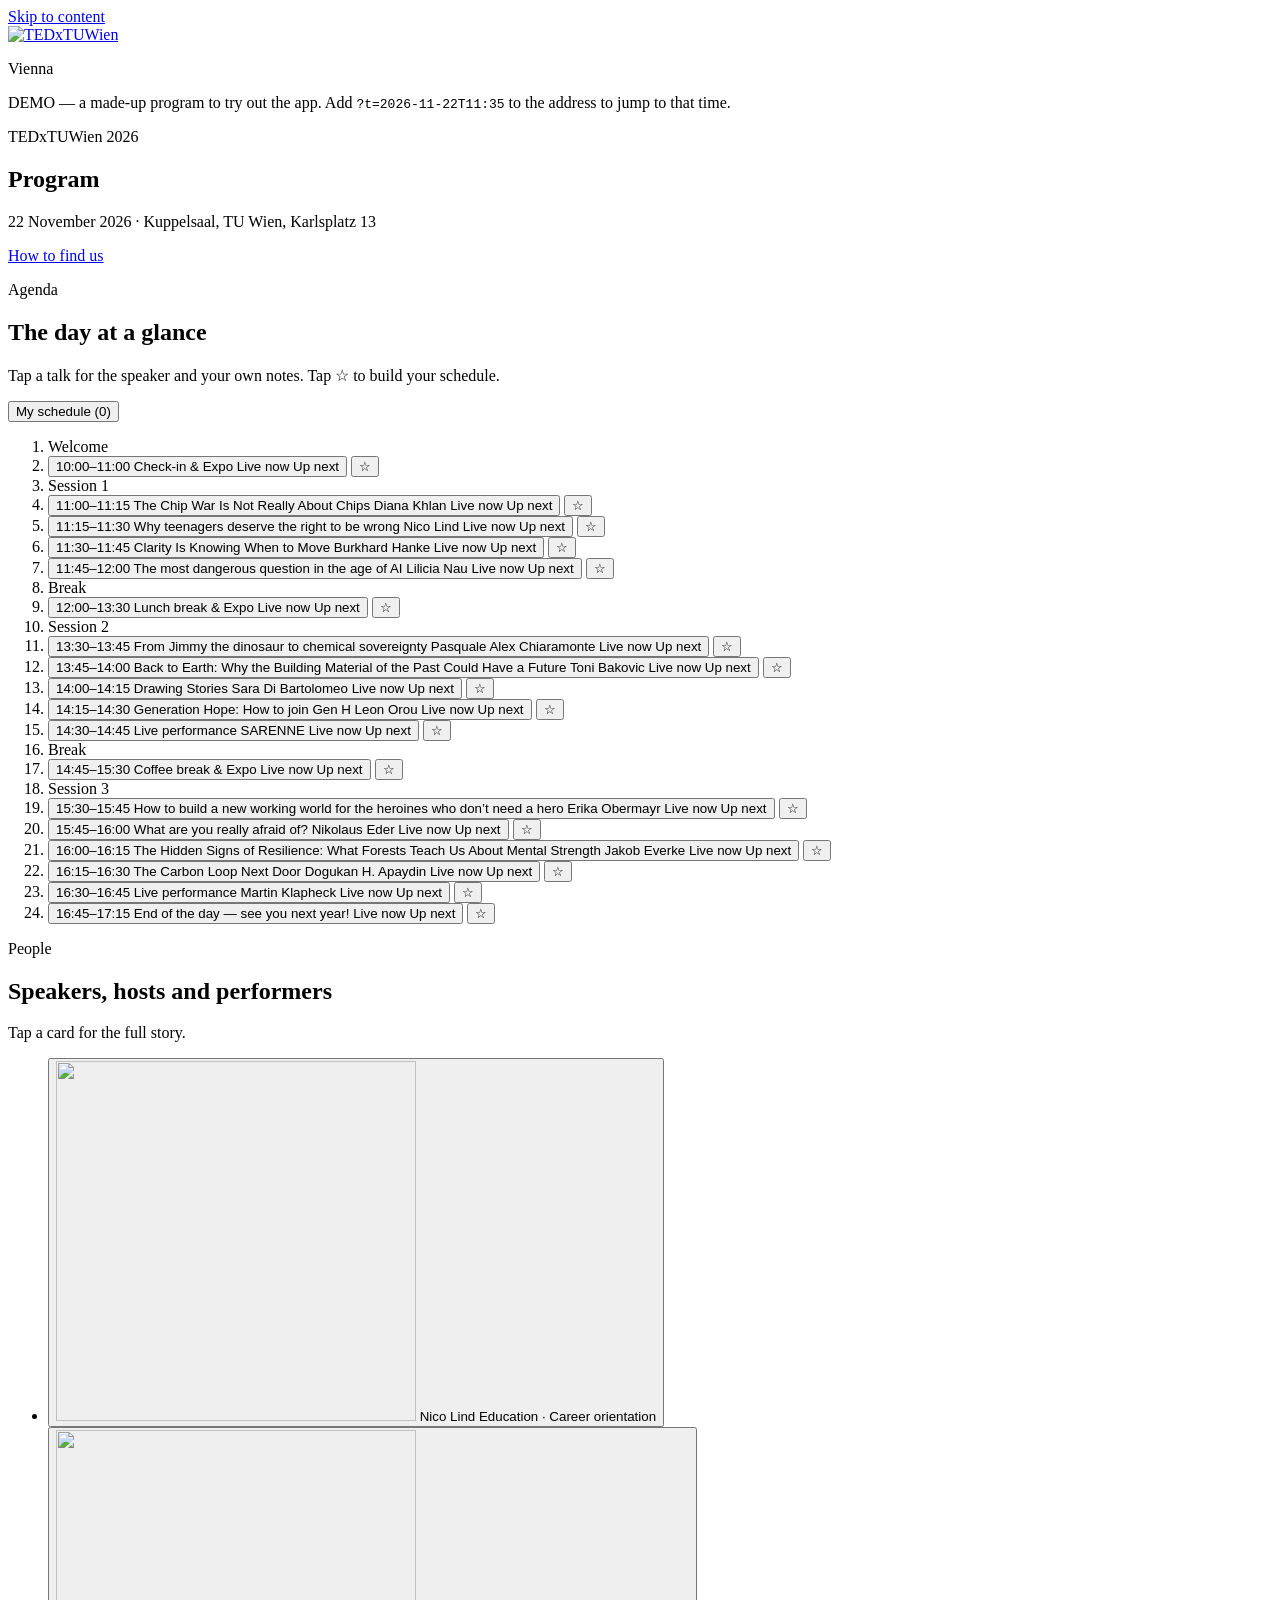
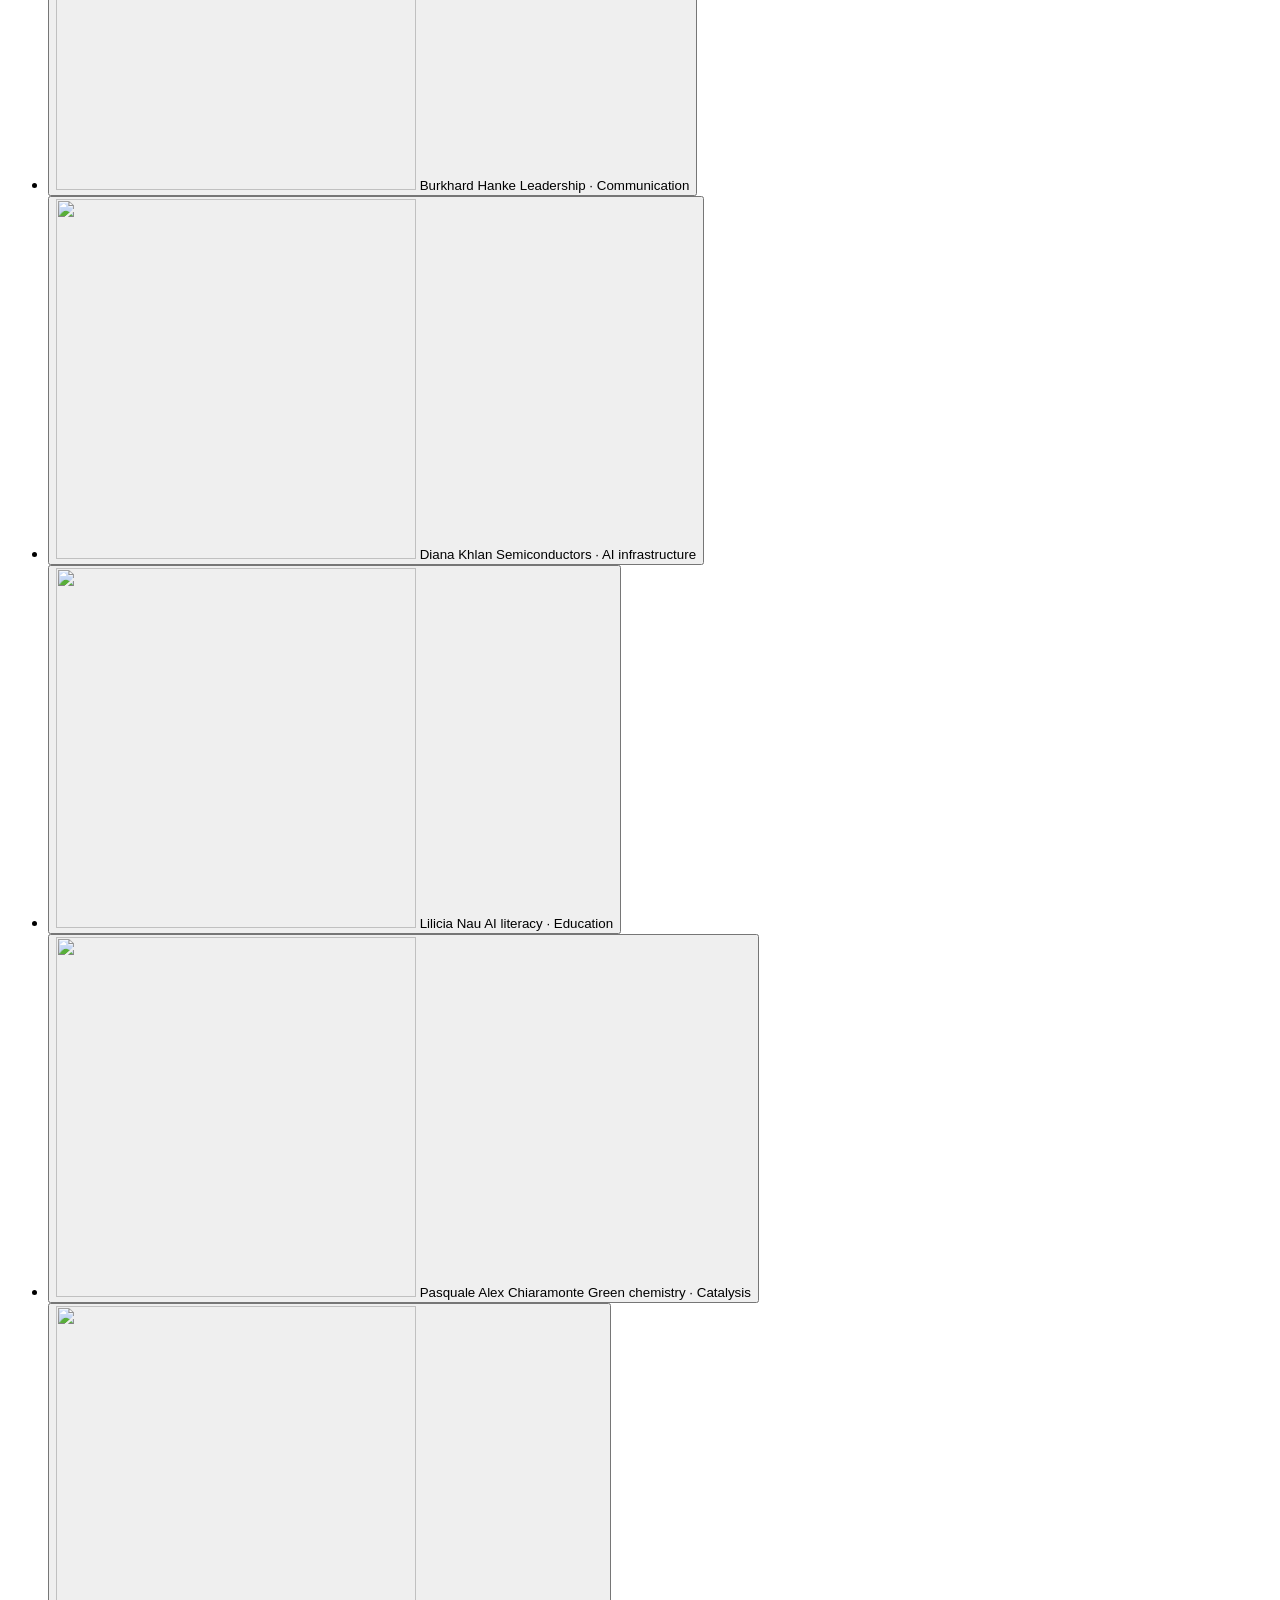
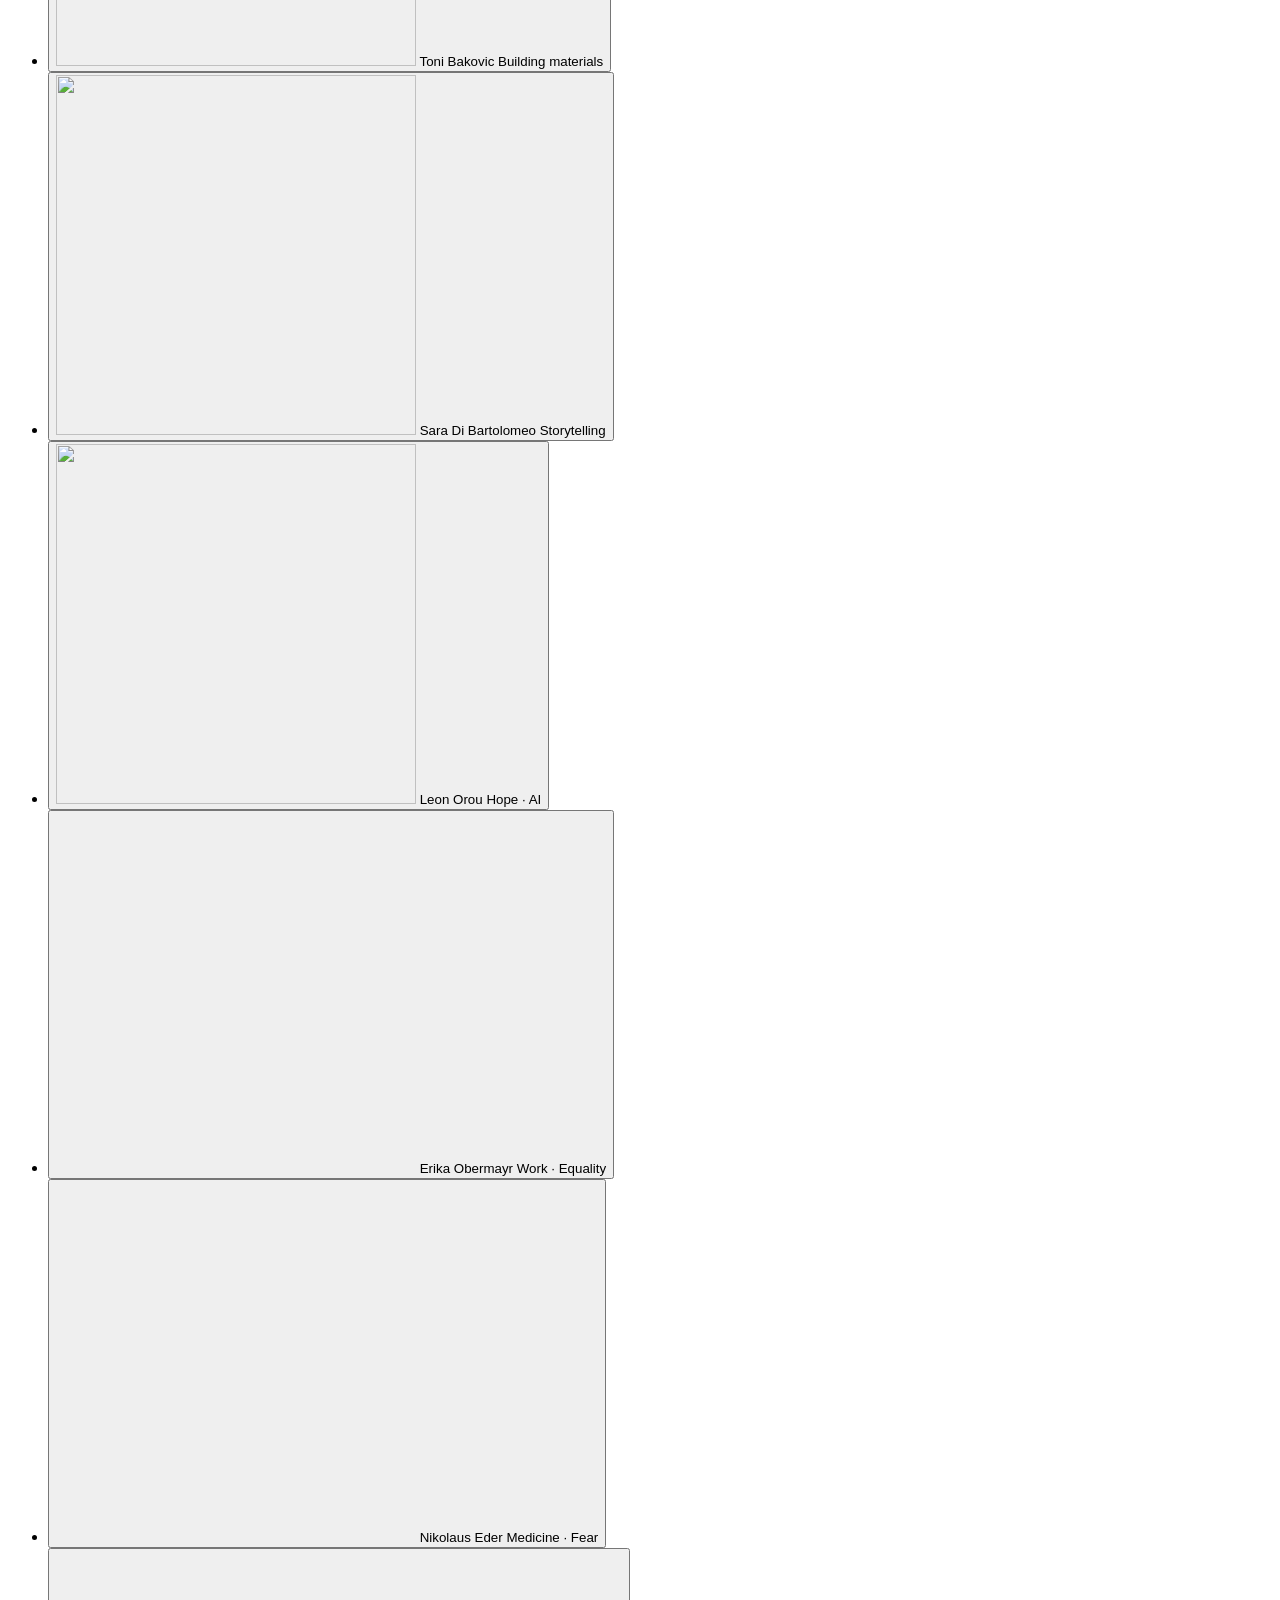
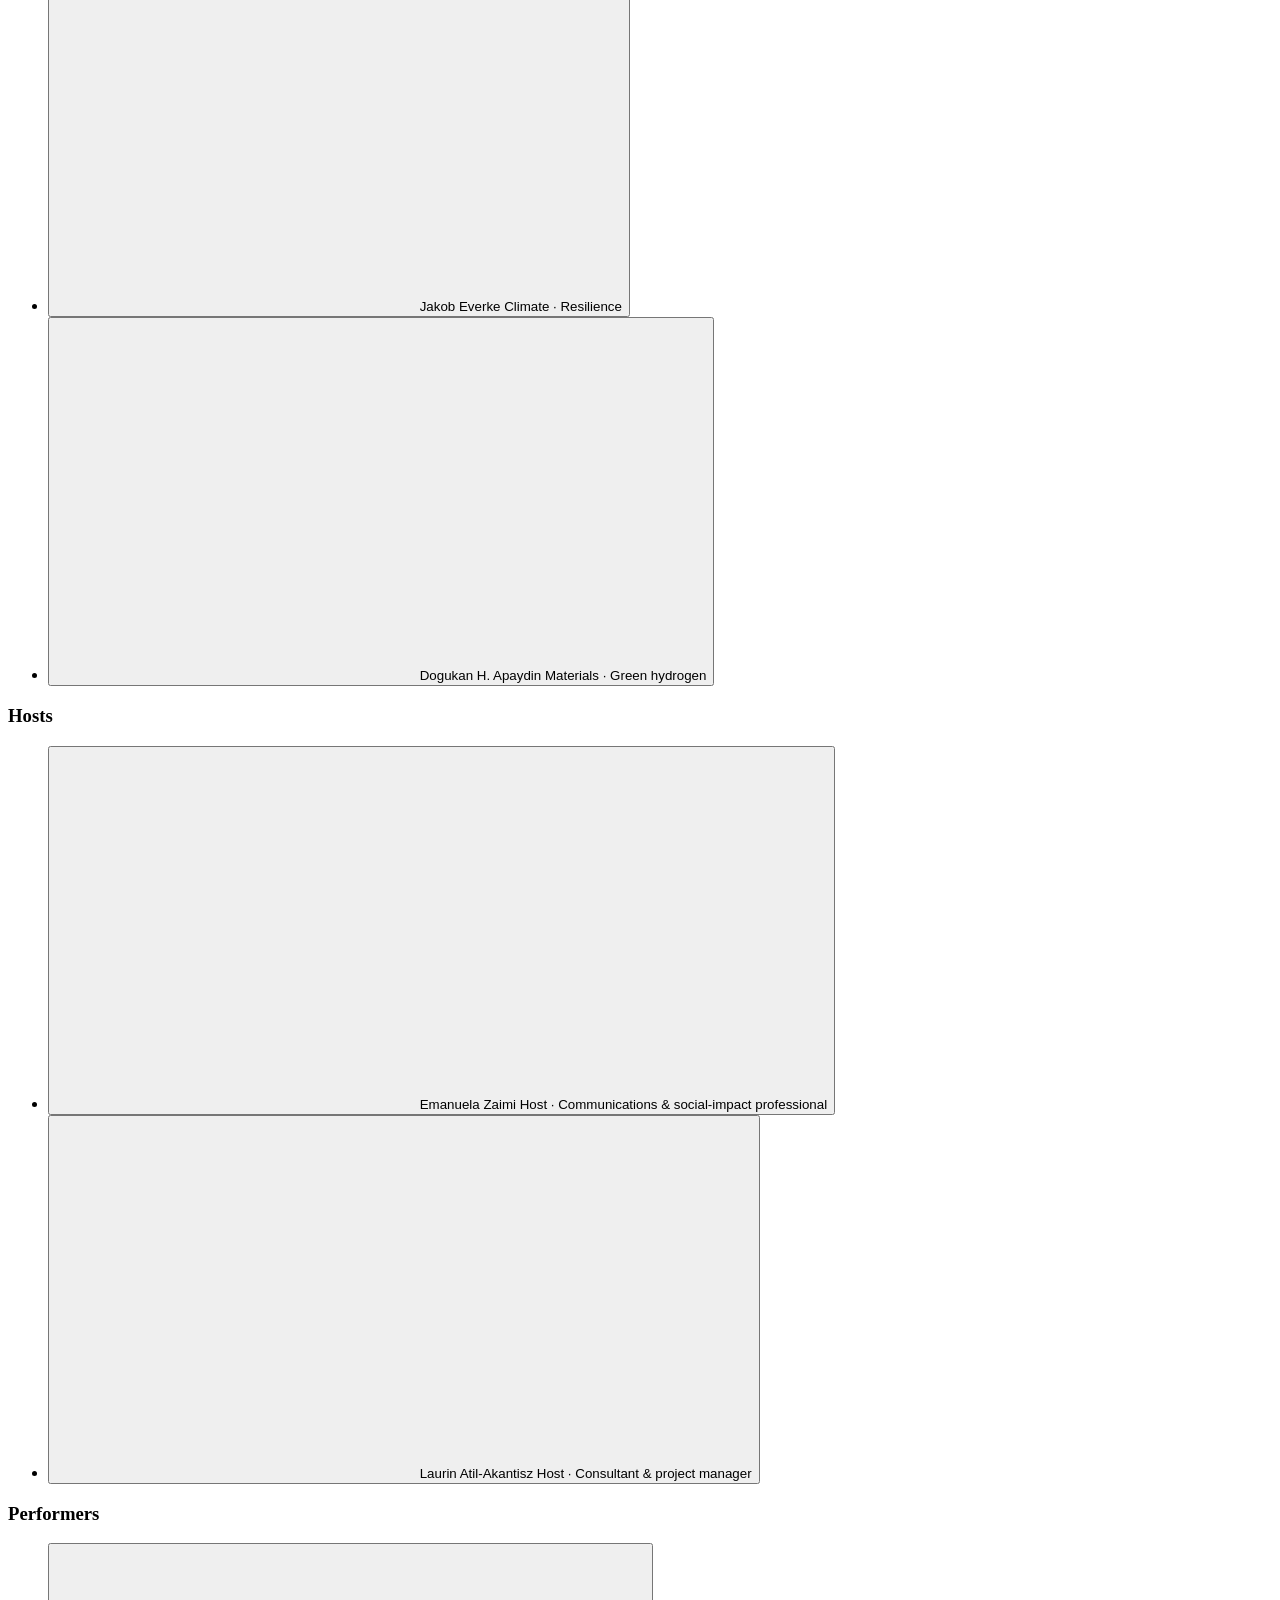
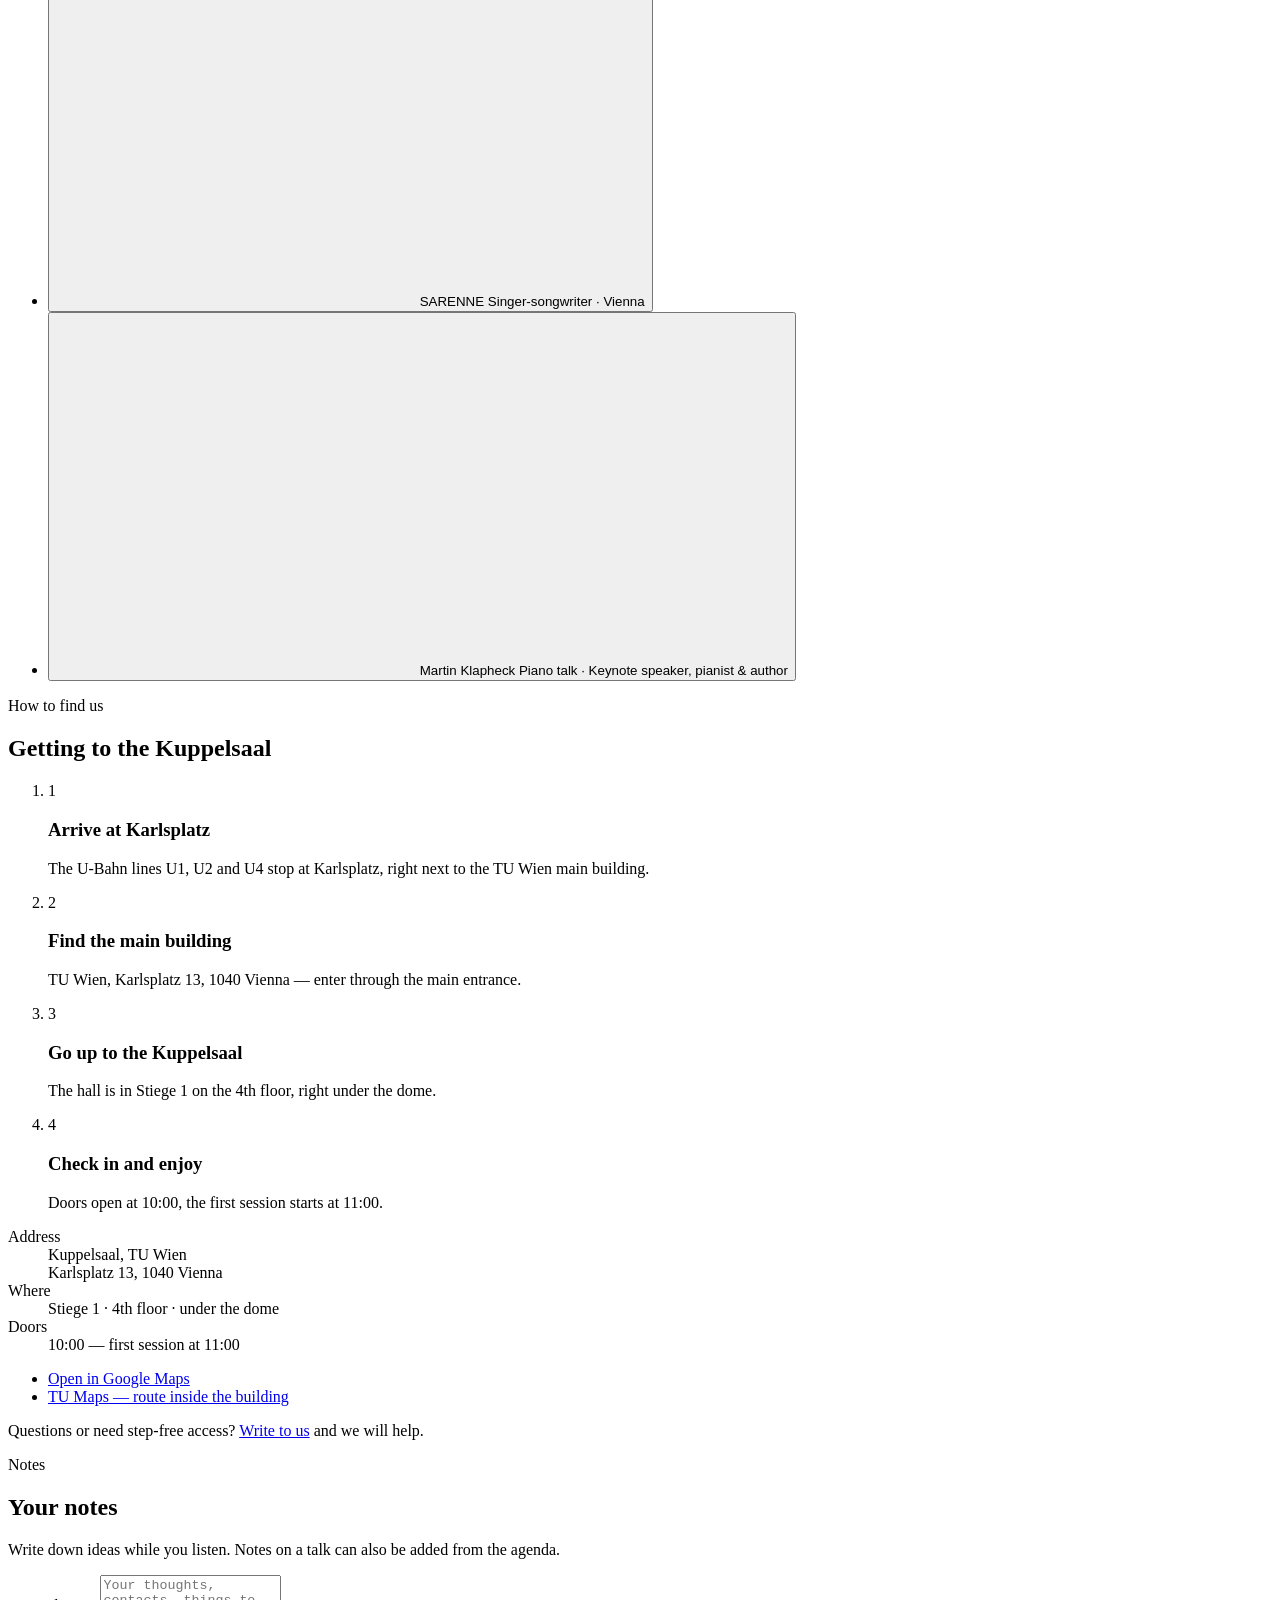
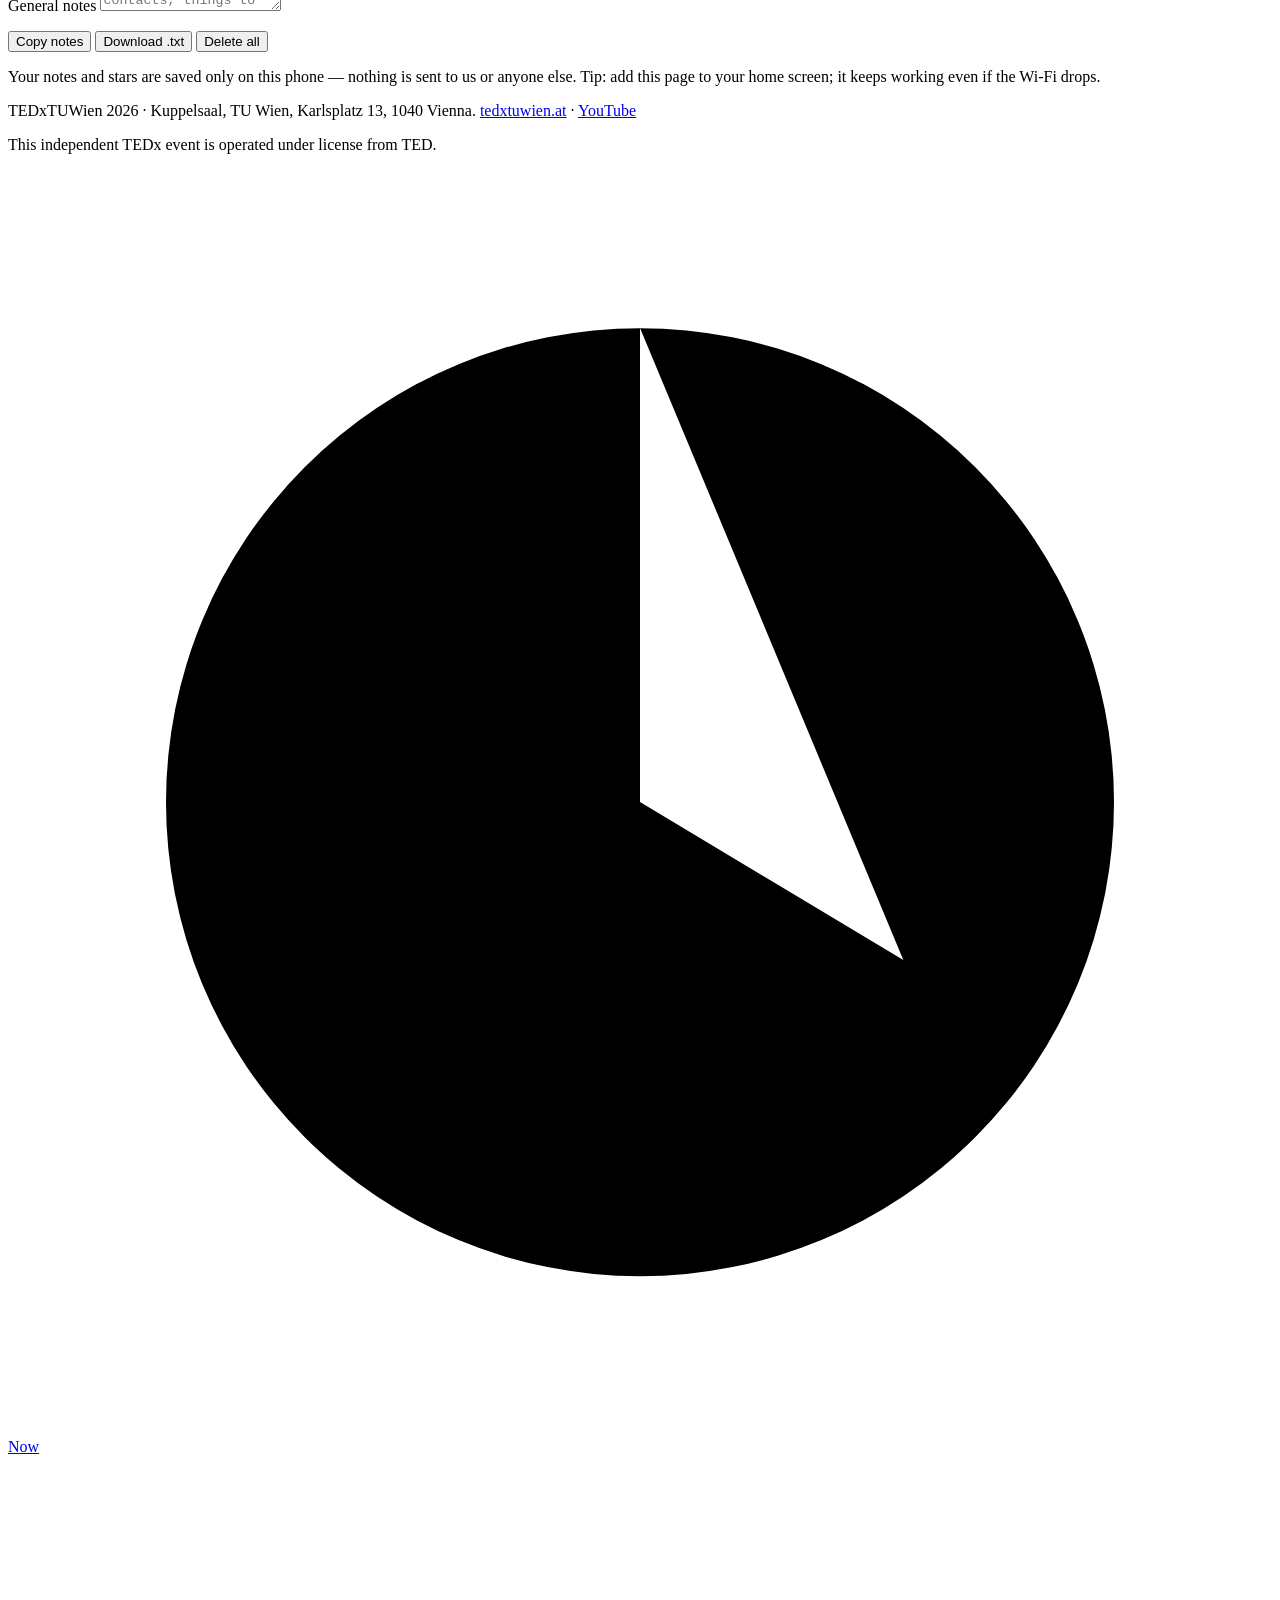
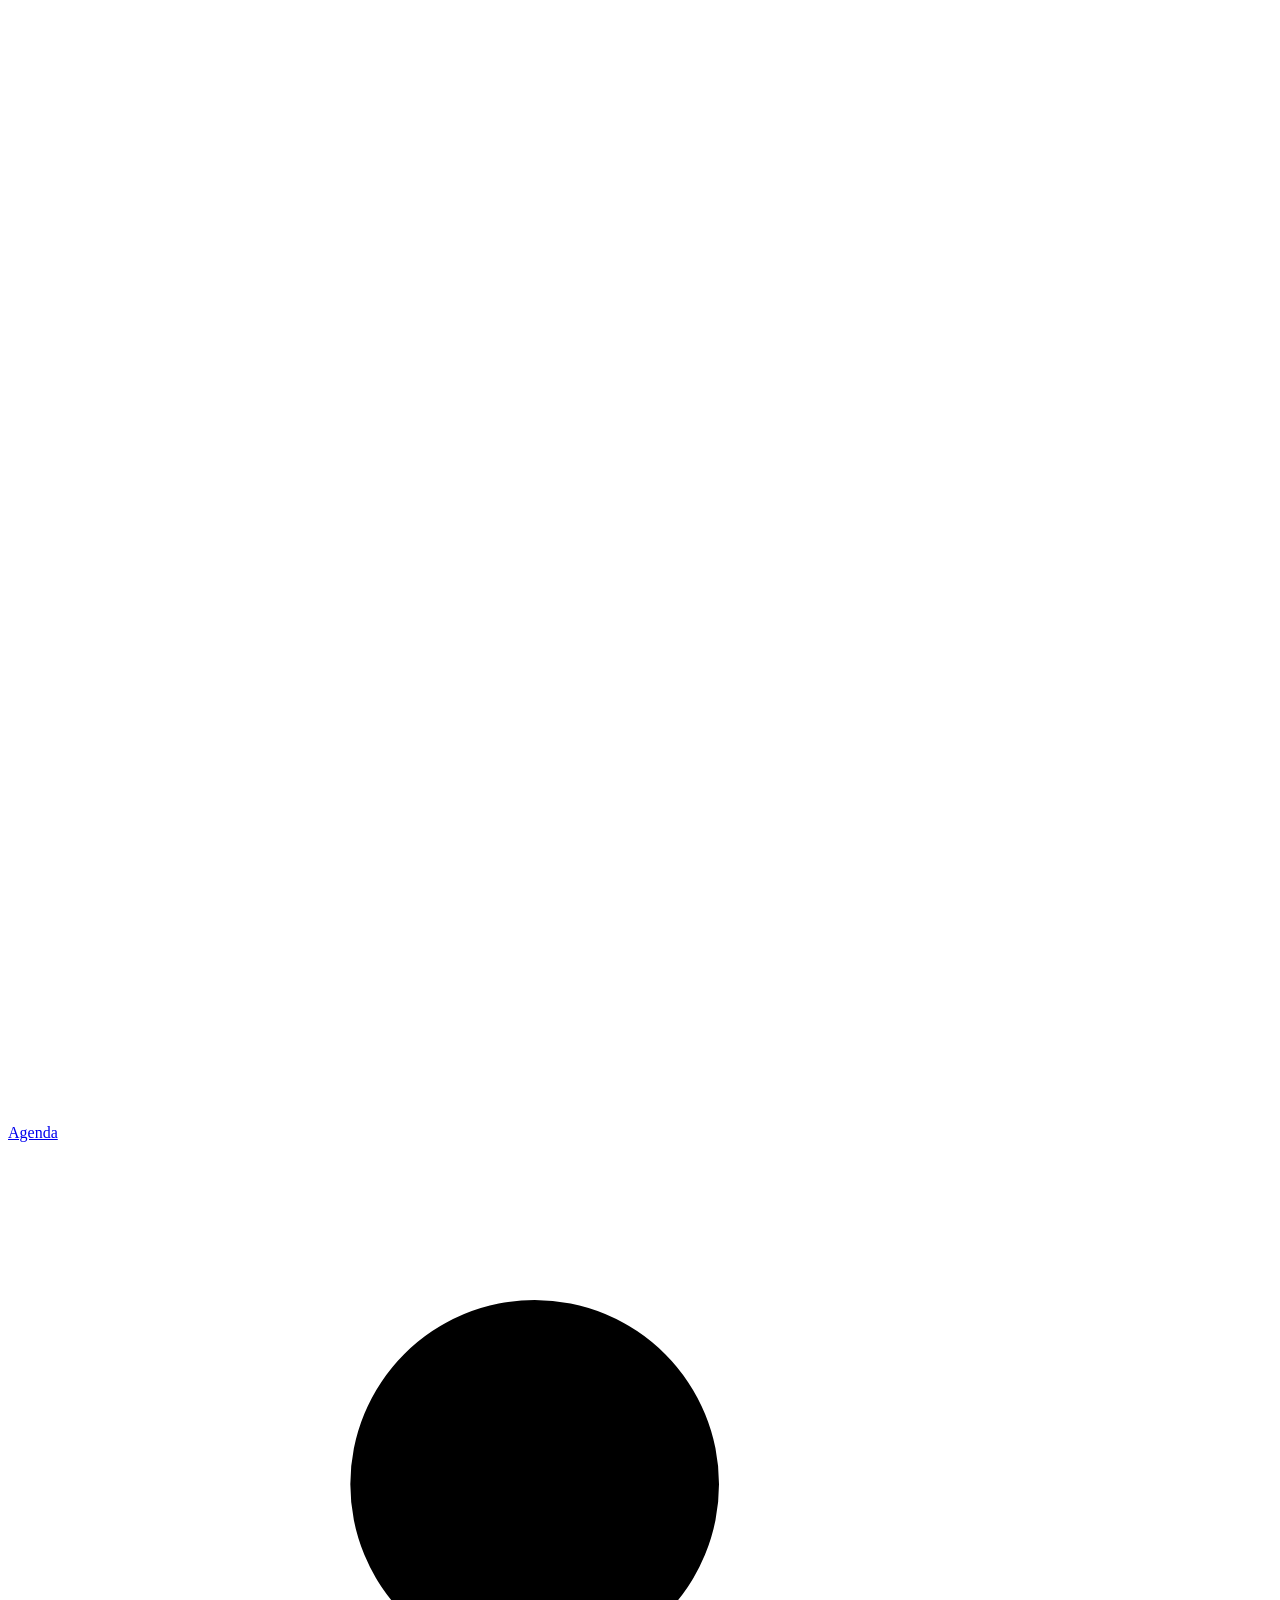
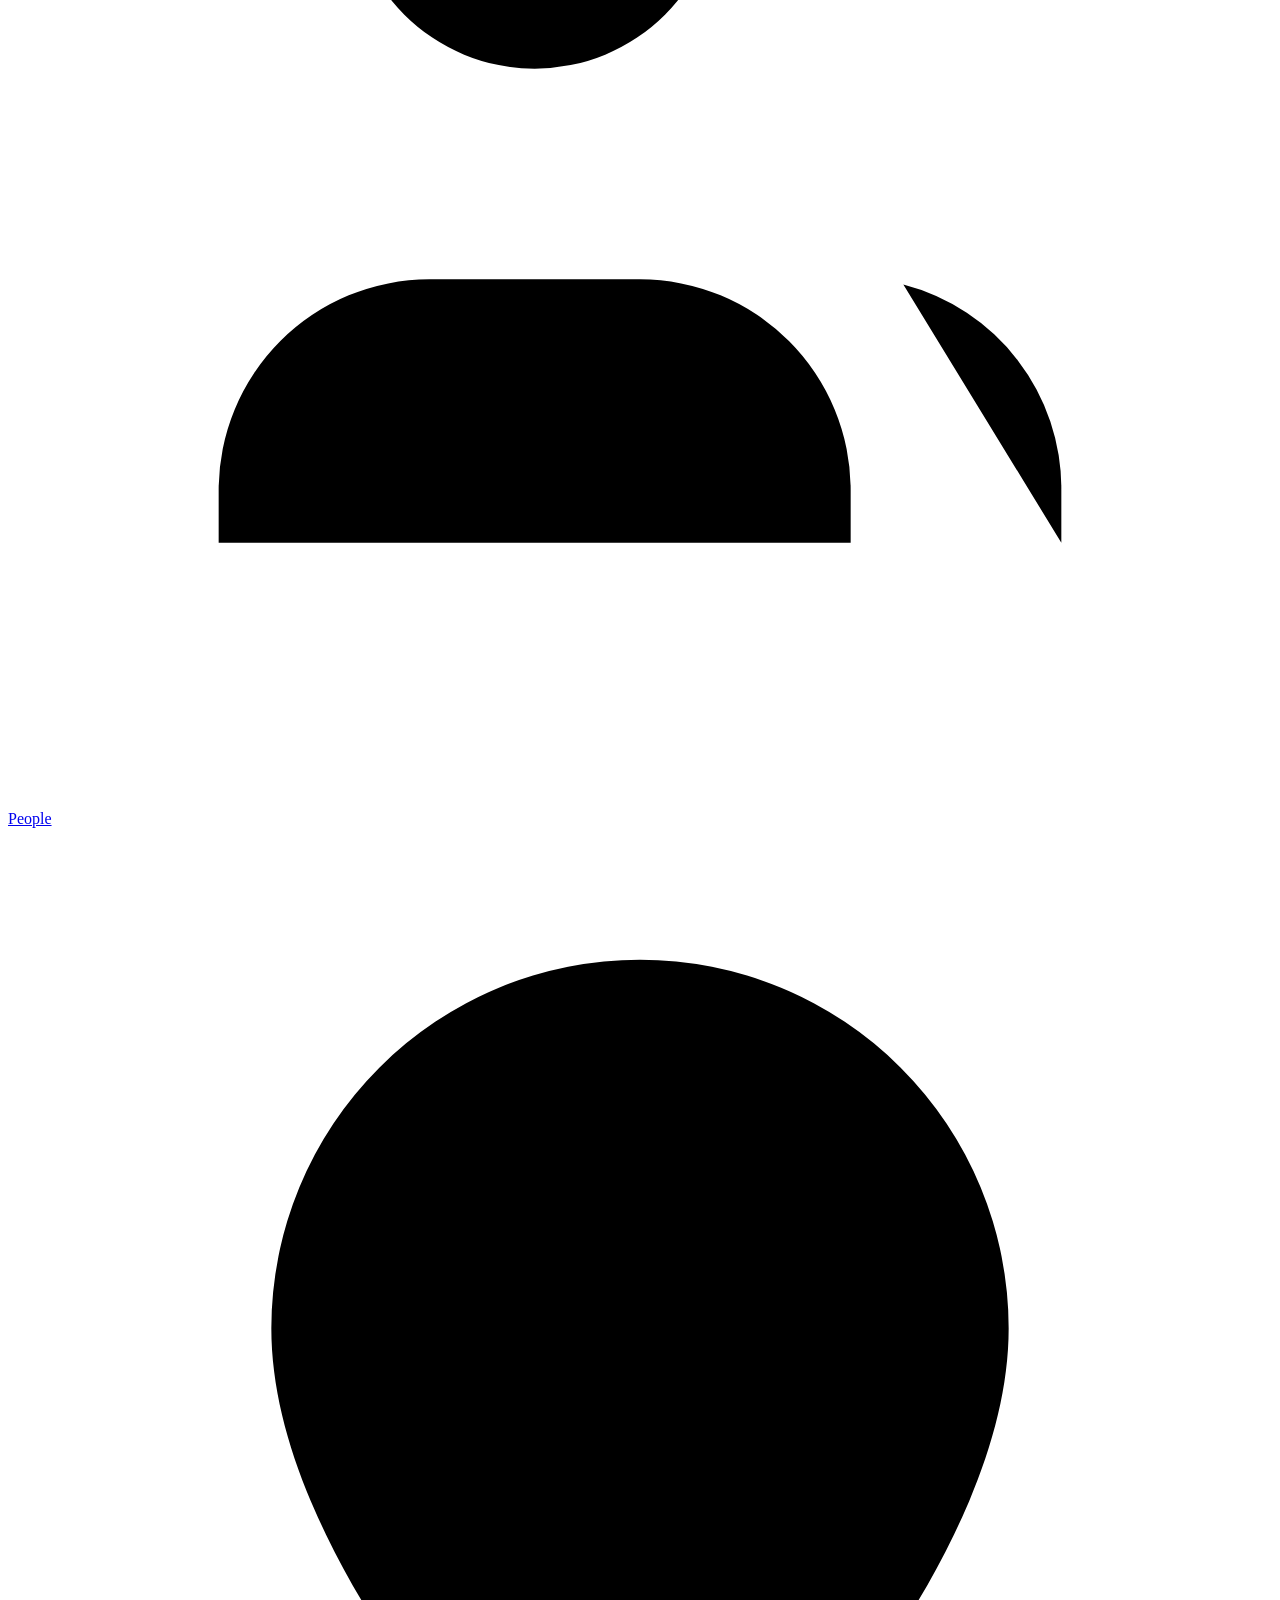
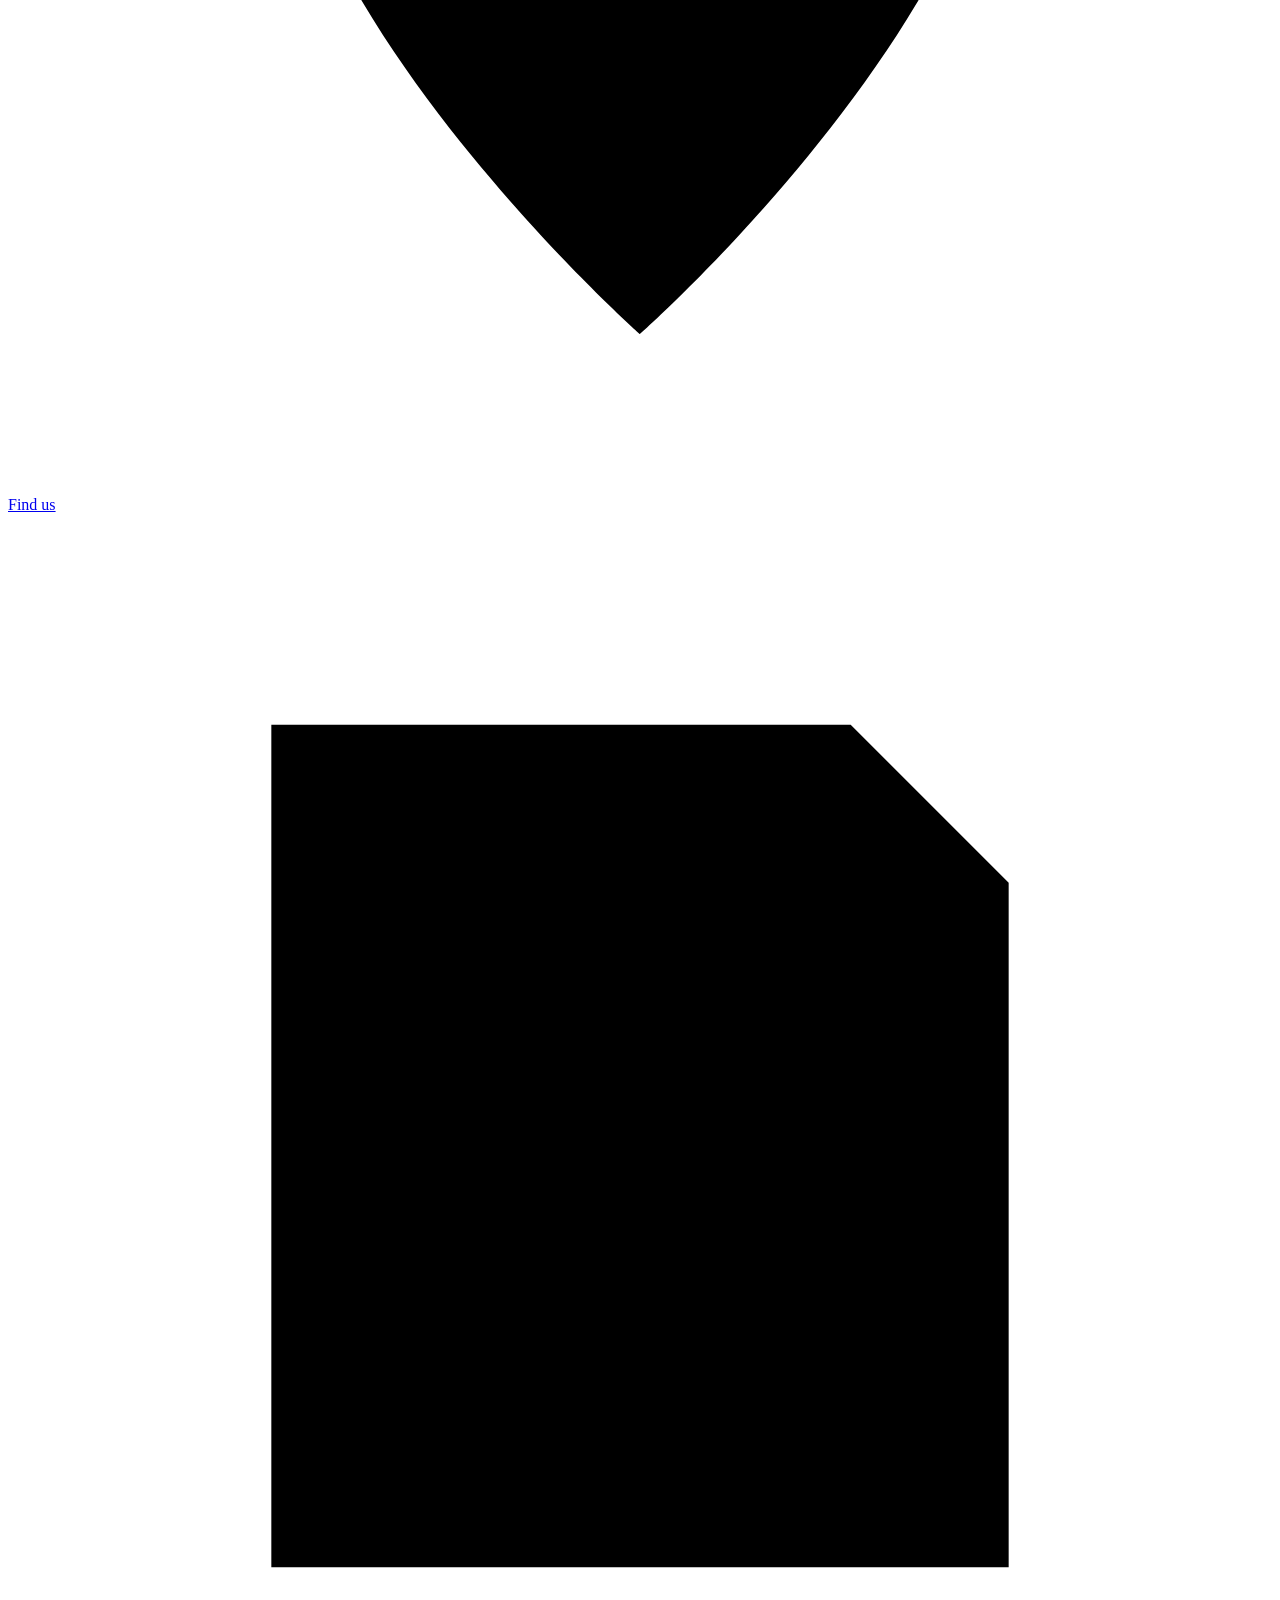
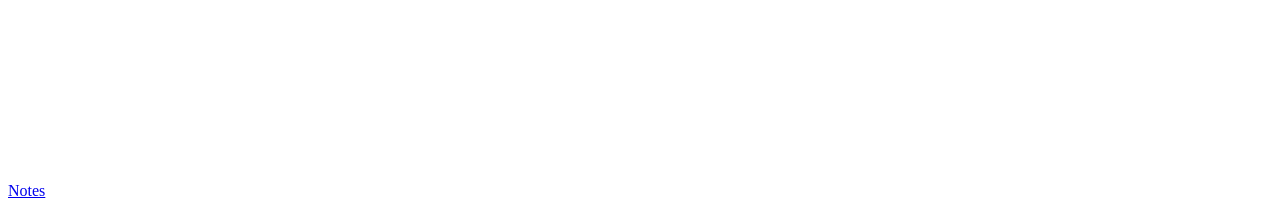
==== demo/index.html @ e52b82ba "Build of 060be85" ====
<!DOCTYPE html><html lang="en"> <head><meta charset="utf-8"><meta name="viewport" content="width=device-width, initial-scale=1, viewport-fit=cover"><title>DEMO — TEDxTUWien program</title><meta name="description" content="Rehearsal copy of the visitor app with a made-up program."><meta name="theme-color" content="#0A0A0B"><meta name="robots" content="noindex, nofollow"><meta name="referrer" content="no-referrer"><link rel="icon" type="image/svg+xml" href="/program/favicon.svg"><link rel="apple-touch-icon" href="/program/icon-192.png"><link rel="manifest" href="/program/manifest.webmanifest"><meta http-equiv="content-security-policy" content="default-src 'none';img-src 'self' data:;font-src 'self';connect-src 'self';worker-src 'self';manifest-src 'self';form-action 'none';base-uri 'self';object-src 'none'; script-src 'self' 'sha256-xIb/Pa7FUshAu4ihwjchYcQpyCI8eS8kt40GpOAYCz8=' 'sha256-1BvDVWLr3QCC20uHhUDi27eDFVJpk1uMQJGIWKUks2I=' 'sha256-kmZE/W8I1iuTnl1b3yqzv9/DQZenPngd3NjSKMQl7y0=' 'sha256-Y8t0ntteBwH+PqGKUyjWW3CAk+BNJKSoQc0xZ68FjhM=' 'sha256-0O7iB6zr9x0r6X6eWYITC9V5q+yWCGAoFvcysBGbY9Q='; style-src 'self' 'sha256-Hw23oPs2fQQmkAXcZ7RcNHYTnBPC6nFzAL6jhCcsemM=' 'sha256-47DEQpj8HBSa+/TImW+5JCeuQeRkm5NMpJWZG3hSuFU=';"><link rel="stylesheet" href="/program/assets/Layout.6ktjTFwR.css"></head> <body data-base="/program/"> <a class="skip-link" href="#now">Skip to content</a>  <div class="app" data-app data-title="TEDxTUWien 2026" data-offset="+01:00" data-doors="2026-11-22T10:00:00+01:00"> <header class="top"> <a class="brand" href="#now" aria-label="TEDxTUWien">  <img src="/program/assets/logo-white-cropped.wTfayhI8_Z2nAzRT.webp" alt="TEDxTUWien" loading="eager" decoding="async" width="131" height="60" class="brand-img"> </a> <p class="chip" data-chip data-live="false" role="status"> <span class="dot" aria-hidden="true"></span><span data-chip-text>Vienna</span> </p> </header> <p class="demo-banner" role="note">
DEMO — a made-up program to try out the app. Add <code>?t=2026-11-22T11:35</code> to the
        address to jump to that time.
</p> <main> <!-- NOW --><section id="now" class="panel now" aria-labelledby="now-title"> <div class="now-card" data-now data-phase="loading"> <p class="mono now-kicker" data-now-kicker>TEDxTUWien 2026</p> <h1 id="now-title" class="now-title" data-now-title>Program</h1> <p class="now-sub" data-now-sub>
22 November 2026 · Kuppelsaal, TU Wien, Karlsplatz 13 </p> <progress class="now-progress" data-now-progress value="0" max="1" hidden></progress> <p class="now-next" data-now-next hidden></p> <div class="now-actions"> <button type="button" class="btn btn--solid" data-jump hidden>Jump to now</button> <a class="btn" href="#find">How to find us</a> </div> </div> <noscript><p class="lead">Please enable JavaScript to see what is on right now.</p></noscript> </section> <!-- AGENDA --> <section id="agenda" class="panel" aria-labelledby="agenda-title"> <p class="mono eyebrow">Agenda</p> <h2 id="agenda-title" class="h2">The day at a glance</h2>  <p class="lead">
Tap a talk for the speaker and your own notes. Tap ☆ to build your schedule.
</p> <div class="agenda-tools"> <button type="button" class="toggle" data-filter aria-pressed="false">
My schedule <span data-pick-count>(0)</span> </button> </div> <ol class="agenda" data-agenda>  <li class="block-head" data-block> Welcome </li> <li class="item" data-item data-id="demo-1" data-kind="checkin" data-start="2026-11-22T10:00:00+01:00" data-end="2026-11-22T11:00:00+01:00" data-title="Check-in &amp; Expo" data-person data-state="upcoming"> <button type="button" class="item-main" data-open="demo-1"> <span class="time">10:00–11:00</span> <span> <span class="title">Check-in &amp; Expo</span>  <span class="tag tag--live">Live now</span> <span class="tag tag--next">Up next</span> </span> </button> <button type="button" class="star" data-pick="demo-1" aria-pressed="false" aria-label="Add “Check-in &amp; Expo” to my schedule">
☆
</button> </li>  <li class="block-head" data-block> Session 1 </li> <li class="item" data-item data-id="demo-2" data-kind="talk" data-start="2026-11-22T11:00:00+01:00" data-end="2026-11-22T11:15:00+01:00" data-title="The Chip War Is Not Really About Chips" data-person="diana" data-state="upcoming"> <button type="button" class="item-main" data-open="demo-2"> <span class="time">11:00–11:15</span> <span> <span class="title">The Chip War Is Not Really About Chips</span> <span class="who">Diana Khlan</span> <span class="tag tag--live">Live now</span> <span class="tag tag--next">Up next</span> </span> </button> <button type="button" class="star" data-pick="demo-2" aria-pressed="false" aria-label="Add “The Chip War Is Not Really About Chips” to my schedule">
☆
</button> </li>   <li class="item" data-item data-id="demo-3" data-kind="talk" data-start="2026-11-22T11:15:00+01:00" data-end="2026-11-22T11:30:00+01:00" data-title="Why teenagers deserve the right to be wrong" data-person="nico" data-state="upcoming"> <button type="button" class="item-main" data-open="demo-3"> <span class="time">11:15–11:30</span> <span> <span class="title">Why teenagers deserve the right to be wrong</span> <span class="who">Nico Lind</span> <span class="tag tag--live">Live now</span> <span class="tag tag--next">Up next</span> </span> </button> <button type="button" class="star" data-pick="demo-3" aria-pressed="false" aria-label="Add “Why teenagers deserve the right to be wrong” to my schedule">
☆
</button> </li>   <li class="item" data-item data-id="demo-4" data-kind="talk" data-start="2026-11-22T11:30:00+01:00" data-end="2026-11-22T11:45:00+01:00" data-title="Clarity Is Knowing When to Move" data-person="burkhard" data-state="upcoming"> <button type="button" class="item-main" data-open="demo-4"> <span class="time">11:30–11:45</span> <span> <span class="title">Clarity Is Knowing When to Move</span> <span class="who">Burkhard Hanke</span> <span class="tag tag--live">Live now</span> <span class="tag tag--next">Up next</span> </span> </button> <button type="button" class="star" data-pick="demo-4" aria-pressed="false" aria-label="Add “Clarity Is Knowing When to Move” to my schedule">
☆
</button> </li>   <li class="item" data-item data-id="demo-5" data-kind="talk" data-start="2026-11-22T11:45:00+01:00" data-end="2026-11-22T12:00:00+01:00" data-title="The most dangerous question in the age of AI" data-person="lilicia" data-state="upcoming"> <button type="button" class="item-main" data-open="demo-5"> <span class="time">11:45–12:00</span> <span> <span class="title">The most dangerous question in the age of AI</span> <span class="who">Lilicia Nau</span> <span class="tag tag--live">Live now</span> <span class="tag tag--next">Up next</span> </span> </button> <button type="button" class="star" data-pick="demo-5" aria-pressed="false" aria-label="Add “The most dangerous question in the age of AI” to my schedule">
☆
</button> </li>  <li class="block-head" data-block> Break </li> <li class="item" data-item data-id="demo-6" data-kind="break" data-start="2026-11-22T12:00:00+01:00" data-end="2026-11-22T13:30:00+01:00" data-title="Lunch break &amp; Expo" data-person data-state="upcoming"> <button type="button" class="item-main" data-open="demo-6"> <span class="time">12:00–13:30</span> <span> <span class="title">Lunch break &amp; Expo</span>  <span class="tag tag--live">Live now</span> <span class="tag tag--next">Up next</span> </span> </button> <button type="button" class="star" data-pick="demo-6" aria-pressed="false" aria-label="Add “Lunch break &amp; Expo” to my schedule">
☆
</button> </li>  <li class="block-head" data-block> Session 2 </li> <li class="item" data-item data-id="demo-7" data-kind="talk" data-start="2026-11-22T13:30:00+01:00" data-end="2026-11-22T13:45:00+01:00" data-title="From Jimmy the dinosaur to chemical sovereignty" data-person="pasquale" data-state="upcoming"> <button type="button" class="item-main" data-open="demo-7"> <span class="time">13:30–13:45</span> <span> <span class="title">From Jimmy the dinosaur to chemical sovereignty</span> <span class="who">Pasquale Alex Chiaramonte</span> <span class="tag tag--live">Live now</span> <span class="tag tag--next">Up next</span> </span> </button> <button type="button" class="star" data-pick="demo-7" aria-pressed="false" aria-label="Add “From Jimmy the dinosaur to chemical sovereignty” to my schedule">
☆
</button> </li>   <li class="item" data-item data-id="demo-8" data-kind="talk" data-start="2026-11-22T13:45:00+01:00" data-end="2026-11-22T14:00:00+01:00" data-title="Back to Earth: Why the Building Material of the Past Could Have a Future" data-person="toni" data-state="upcoming"> <button type="button" class="item-main" data-open="demo-8"> <span class="time">13:45–14:00</span> <span> <span class="title">Back to Earth: Why the Building Material of the Past Could Have a Future</span> <span class="who">Toni Bakovic</span> <span class="tag tag--live">Live now</span> <span class="tag tag--next">Up next</span> </span> </button> <button type="button" class="star" data-pick="demo-8" aria-pressed="false" aria-label="Add “Back to Earth: Why the Building Material of the Past Could Have a Future” to my schedule">
☆
</button> </li>   <li class="item" data-item data-id="demo-9" data-kind="talk" data-start="2026-11-22T14:00:00+01:00" data-end="2026-11-22T14:15:00+01:00" data-title="Drawing Stories" data-person="sara" data-state="upcoming"> <button type="button" class="item-main" data-open="demo-9"> <span class="time">14:00–14:15</span> <span> <span class="title">Drawing Stories</span> <span class="who">Sara Di Bartolomeo</span> <span class="tag tag--live">Live now</span> <span class="tag tag--next">Up next</span> </span> </button> <button type="button" class="star" data-pick="demo-9" aria-pressed="false" aria-label="Add “Drawing Stories” to my schedule">
☆
</button> </li>   <li class="item" data-item data-id="demo-10" data-kind="talk" data-start="2026-11-22T14:15:00+01:00" data-end="2026-11-22T14:30:00+01:00" data-title="Generation Hope: How to join Gen H" data-person="leon" data-state="upcoming"> <button type="button" class="item-main" data-open="demo-10"> <span class="time">14:15–14:30</span> <span> <span class="title">Generation Hope: How to join Gen H</span> <span class="who">Leon Orou</span> <span class="tag tag--live">Live now</span> <span class="tag tag--next">Up next</span> </span> </button> <button type="button" class="star" data-pick="demo-10" aria-pressed="false" aria-label="Add “Generation Hope: How to join Gen H” to my schedule">
☆
</button> </li>   <li class="item" data-item data-id="demo-11" data-kind="performance" data-start="2026-11-22T14:30:00+01:00" data-end="2026-11-22T14:45:00+01:00" data-title="Live performance" data-person="sarenne" data-state="upcoming"> <button type="button" class="item-main" data-open="demo-11"> <span class="time">14:30–14:45</span> <span> <span class="title">Live performance</span> <span class="who">SARENNE</span> <span class="tag tag--live">Live now</span> <span class="tag tag--next">Up next</span> </span> </button> <button type="button" class="star" data-pick="demo-11" aria-pressed="false" aria-label="Add “Live performance” to my schedule">
☆
</button> </li>  <li class="block-head" data-block> Break </li> <li class="item" data-item data-id="demo-12" data-kind="break" data-start="2026-11-22T14:45:00+01:00" data-end="2026-11-22T15:30:00+01:00" data-title="Coffee break &amp; Expo" data-person data-state="upcoming"> <button type="button" class="item-main" data-open="demo-12"> <span class="time">14:45–15:30</span> <span> <span class="title">Coffee break &amp; Expo</span>  <span class="tag tag--live">Live now</span> <span class="tag tag--next">Up next</span> </span> </button> <button type="button" class="star" data-pick="demo-12" aria-pressed="false" aria-label="Add “Coffee break &amp; Expo” to my schedule">
☆
</button> </li>  <li class="block-head" data-block> Session 3 </li> <li class="item" data-item data-id="demo-13" data-kind="talk" data-start="2026-11-22T15:30:00+01:00" data-end="2026-11-22T15:45:00+01:00" data-title="How to build a new working world for the heroines who don’t need a hero" data-person="erika" data-state="upcoming"> <button type="button" class="item-main" data-open="demo-13"> <span class="time">15:30–15:45</span> <span> <span class="title">How to build a new working world for the heroines who don’t need a hero</span> <span class="who">Erika Obermayr</span> <span class="tag tag--live">Live now</span> <span class="tag tag--next">Up next</span> </span> </button> <button type="button" class="star" data-pick="demo-13" aria-pressed="false" aria-label="Add “How to build a new working world for the heroines who don’t need a hero” to my schedule">
☆
</button> </li>   <li class="item" data-item data-id="demo-14" data-kind="talk" data-start="2026-11-22T15:45:00+01:00" data-end="2026-11-22T16:00:00+01:00" data-title="What are you really afraid of?" data-person="nikolaus" data-state="upcoming"> <button type="button" class="item-main" data-open="demo-14"> <span class="time">15:45–16:00</span> <span> <span class="title">What are you really afraid of?</span> <span class="who">Nikolaus Eder</span> <span class="tag tag--live">Live now</span> <span class="tag tag--next">Up next</span> </span> </button> <button type="button" class="star" data-pick="demo-14" aria-pressed="false" aria-label="Add “What are you really afraid of?” to my schedule">
☆
</button> </li>   <li class="item" data-item data-id="demo-15" data-kind="talk" data-start="2026-11-22T16:00:00+01:00" data-end="2026-11-22T16:15:00+01:00" data-title="The Hidden Signs of Resilience: What Forests Teach Us About Mental Strength" data-person="jakob" data-state="upcoming"> <button type="button" class="item-main" data-open="demo-15"> <span class="time">16:00–16:15</span> <span> <span class="title">The Hidden Signs of Resilience: What Forests Teach Us About Mental Strength</span> <span class="who">Jakob Everke</span> <span class="tag tag--live">Live now</span> <span class="tag tag--next">Up next</span> </span> </button> <button type="button" class="star" data-pick="demo-15" aria-pressed="false" aria-label="Add “The Hidden Signs of Resilience: What Forests Teach Us About Mental Strength” to my schedule">
☆
</button> </li>   <li class="item" data-item data-id="demo-16" data-kind="talk" data-start="2026-11-22T16:15:00+01:00" data-end="2026-11-22T16:30:00+01:00" data-title="The Carbon Loop Next Door" data-person="dogukan" data-state="upcoming"> <button type="button" class="item-main" data-open="demo-16"> <span class="time">16:15–16:30</span> <span> <span class="title">The Carbon Loop Next Door</span> <span class="who">Dogukan H. Apaydin</span> <span class="tag tag--live">Live now</span> <span class="tag tag--next">Up next</span> </span> </button> <button type="button" class="star" data-pick="demo-16" aria-pressed="false" aria-label="Add “The Carbon Loop Next Door” to my schedule">
☆
</button> </li>   <li class="item" data-item data-id="demo-17" data-kind="performance" data-start="2026-11-22T16:30:00+01:00" data-end="2026-11-22T16:45:00+01:00" data-title="Live performance" data-person="martin" data-state="upcoming"> <button type="button" class="item-main" data-open="demo-17"> <span class="time">16:30–16:45</span> <span> <span class="title">Live performance</span> <span class="who">Martin Klapheck</span> <span class="tag tag--live">Live now</span> <span class="tag tag--next">Up next</span> </span> </button> <button type="button" class="star" data-pick="demo-17" aria-pressed="false" aria-label="Add “Live performance” to my schedule">
☆
</button> </li>   <li class="item" data-item data-id="demo-18" data-kind="end" data-start="2026-11-22T16:45:00+01:00" data-end="2026-11-22T17:15:00+01:00" data-title="End of the day — see you next year!" data-person data-state="upcoming"> <button type="button" class="item-main" data-open="demo-18"> <span class="time">16:45–17:15</span> <span> <span class="title">End of the day — see you next year!</span>  <span class="tag tag--live">Live now</span> <span class="tag tag--next">Up next</span> </span> </button> <button type="button" class="star" data-pick="demo-18" aria-pressed="false" aria-label="Add “End of the day — see you next year!” to my schedule">
☆
</button> </li>  </ol>  </section> <!-- PEOPLE --> <section id="speakers" class="panel" aria-labelledby="speakers-title"> <p class="mono eyebrow">People</p> <h2 id="speakers-title" class="h2">Speakers, hosts and performers</h2> <p class="lead">Tap a card for the full story.</p> <ul class="people"> <li> <button type="button" class="person" data-person-open="nico">  <img src="/program/assets/nico.BfSO3BF__FTQr4.webp" srcset="/program/assets/nico.BfSO3BF__2fMX1i.webp 180w, /program/assets/nico.BfSO3BF__FTQr4.webp 360w" alt sizes="(min-width: 720px) 230px, 45vw" loading="lazy" decoding="async" width="360" height="360"> <span class="person-body"> <span class="person-name">Nico Lind</span> <span class="person-tag">Education · Career orientation</span> </span> </button> </li><li> <button type="button" class="person" data-person-open="burkhard">  <img src="/program/assets/burkhard.CeSJCN3g_Z2nGjSB.webp" srcset="/program/assets/burkhard.CeSJCN3g_Z2li2Nh.webp 180w, /program/assets/burkhard.CeSJCN3g_Z2nGjSB.webp 360w" alt sizes="(min-width: 720px) 230px, 45vw" loading="lazy" decoding="async" width="360" height="360"> <span class="person-body"> <span class="person-name">Burkhard Hanke</span> <span class="person-tag">Leadership · Communication</span> </span> </button> </li><li> <button type="button" class="person" data-person-open="diana">  <img src="/program/assets/diana.BOeBPhRZ_67I1k.webp" srcset="/program/assets/diana.BOeBPhRZ_10loX9.webp 180w, /program/assets/diana.BOeBPhRZ_67I1k.webp 360w" alt sizes="(min-width: 720px) 230px, 45vw" loading="lazy" decoding="async" width="360" height="360"> <span class="person-body"> <span class="person-name">Diana Khlan</span> <span class="person-tag">Semiconductors · AI infrastructure</span> </span> </button> </li><li> <button type="button" class="person" data-person-open="lilicia">  <img src="/program/assets/lilicia.DaMuR7Tk_22BO2j.webp" srcset="/program/assets/lilicia.DaMuR7Tk_Zp8abq.webp 180w, /program/assets/lilicia.DaMuR7Tk_22BO2j.webp 360w" alt sizes="(min-width: 720px) 230px, 45vw" loading="lazy" decoding="async" width="360" height="360"> <span class="person-body"> <span class="person-name">Lilicia Nau</span> <span class="person-tag">AI literacy · Education</span> </span> </button> </li><li> <button type="button" class="person" data-person-open="pasquale">  <img src="/program/assets/pasquale.CCpwCO5W_ZMUP4v.webp" srcset="/program/assets/pasquale.CCpwCO5W_1OvjvG.webp 180w, /program/assets/pasquale.CCpwCO5W_ZMUP4v.webp 360w" alt sizes="(min-width: 720px) 230px, 45vw" loading="lazy" decoding="async" width="360" height="360"> <span class="person-body"> <span class="person-name">Pasquale Alex Chiaramonte</span> <span class="person-tag">Green chemistry · Catalysis</span> </span> </button> </li><li> <button type="button" class="person" data-person-open="toni">  <img src="/program/assets/toni.PiwLhw51_Z18gUf4.webp" srcset="/program/assets/toni.PiwLhw51_Z16teFl.webp 180w, /program/assets/toni.PiwLhw51_Z18gUf4.webp 360w" alt sizes="(min-width: 720px) 230px, 45vw" loading="lazy" decoding="async" width="360" height="360"> <span class="person-body"> <span class="person-name">Toni Bakovic</span> <span class="person-tag">Building materials</span> </span> </button> </li><li> <button type="button" class="person" data-person-open="sara">  <img src="/program/assets/sara.DInoAD97_2t7c1l.webp" srcset="/program/assets/sara.DInoAD97_2uTRA4.webp 180w, /program/assets/sara.DInoAD97_2t7c1l.webp 360w" alt sizes="(min-width: 720px) 230px, 45vw" loading="lazy" decoding="async" width="360" height="360"> <span class="person-body"> <span class="person-name">Sara Di Bartolomeo</span> <span class="person-tag">Storytelling</span> </span> </button> </li><li> <button type="button" class="person" data-person-open="leon">  <img src="/program/assets/leon.BKmVYDKj_Nw9pd.webp" srcset="/program/assets/leon.BKmVYDKj_2npfYr.webp 180w, /program/assets/leon.BKmVYDKj_Nw9pd.webp 360w" alt sizes="(min-width: 720px) 230px, 45vw" loading="lazy" decoding="async" width="360" height="360"> <span class="person-body"> <span class="person-name">Leon Orou</span> <span class="person-tag">Hope · AI</span> </span> </button> </li><li> <button type="button" class="person" data-person-open="erika">  <img src="/program/assets/erika.MjvDwOD-_B0Qly.webp" srcset="/program/assets/erika.MjvDwOD-_Z1vYFCd.webp 180w, /program/assets/erika.MjvDwOD-_B0Qly.webp 360w" alt sizes="(min-width: 720px) 230px, 45vw" loading="lazy" decoding="async" width="360" height="360"> <span class="person-body"> <span class="person-name">Erika Obermayr</span> <span class="person-tag">Work · Equality</span> </span> </button> </li><li> <button type="button" class="person" data-person-open="nikolaus">  <img src="/program/assets/nikolaus.mUinv9Qx_mzicg.webp" srcset="/program/assets/nikolaus.mUinv9Qx_Z25aG1t.webp 180w, /program/assets/nikolaus.mUinv9Qx_mzicg.webp 360w" alt sizes="(min-width: 720px) 230px, 45vw" loading="lazy" decoding="async" width="360" height="360"> <span class="person-body"> <span class="person-name">Nikolaus Eder</span> <span class="person-tag">Medicine · Fear</span> </span> </button> </li><li> <button type="button" class="person" data-person-open="jakob">  <img src="/program/assets/jakob.BzuIICod_1fuggg.webp" srcset="/program/assets/jakob.BzuIICod_ZRvgHv.webp 180w, /program/assets/jakob.BzuIICod_1fuggg.webp 360w" alt sizes="(min-width: 720px) 230px, 45vw" loading="lazy" decoding="async" width="360" height="360"> <span class="person-body"> <span class="person-name">Jakob Everke</span> <span class="person-tag">Climate · Resilience</span> </span> </button> </li><li> <button type="button" class="person" data-person-open="dogukan">  <img src="/program/assets/dogukan.DpOug6Vc_Z1oOtqP.webp" srcset="/program/assets/dogukan.DpOug6Vc_ZuAMu1.webp 180w, /program/assets/dogukan.DpOug6Vc_Z1oOtqP.webp 360w" alt sizes="(min-width: 720px) 230px, 45vw" loading="lazy" decoding="async" width="360" height="360"> <span class="person-body"> <span class="person-name">Dogukan H. Apaydin</span> <span class="person-tag">Materials · Green hydrogen</span> </span> </button> </li> </ul>  <h3 class="mono people-group">Hosts</h3> <ul class="people"> <li> <button type="button" class="person" data-person-open="emanuela">  <img src="/program/assets/emanuela.C_ifdrKU_ZhTL5P.webp" srcset="/program/assets/emanuela.C_ifdrKU_2kwnum.webp 180w, /program/assets/emanuela.C_ifdrKU_ZhTL5P.webp 360w" alt sizes="(min-width: 720px) 230px, 45vw" loading="lazy" decoding="async" width="360" height="360"> <span class="person-body"> <span class="person-name">Emanuela Zaimi</span> <span class="person-tag">Host · Communications &amp; social-impact professional</span> </span> </button> </li><li> <button type="button" class="person" data-person-open="laurin">  <img src="/program/assets/laurin.n71R1qe7_Z24Pw3p.webp" srcset="/program/assets/laurin.n71R1qe7_Z232PtG.webp 180w, /program/assets/laurin.n71R1qe7_Z24Pw3p.webp 360w" alt sizes="(min-width: 720px) 230px, 45vw" loading="lazy" decoding="async" width="360" height="360"> <span class="person-body"> <span class="person-name">Laurin Atil-Akantisz</span> <span class="person-tag">Host · Consultant &amp; project manager</span> </span> </button> </li> </ul>  <h3 class="mono people-group">Performers</h3> <ul class="people"> <li> <button type="button" class="person" data-person-open="sarenne">  <img src="/program/assets/sarenne.DZHOQEmE_Z1bxlW3.webp" srcset="/program/assets/sarenne.DZHOQEmE_ZhjF0e.webp 180w, /program/assets/sarenne.DZHOQEmE_Z1bxlW3.webp 360w" alt sizes="(min-width: 720px) 230px, 45vw" loading="lazy" decoding="async" width="360" height="360"> <span class="person-body"> <span class="person-name">SARENNE</span> <span class="person-tag">Singer-songwriter · Vienna</span> </span> </button> </li><li> <button type="button" class="person" data-person-open="martin">  <img src="/program/assets/martin.CmvE4E84_ZQrE9b.webp" srcset="/program/assets/martin.CmvE4E84_ZODXzs.webp 180w, /program/assets/martin.CmvE4E84_ZQrE9b.webp 360w" alt sizes="(min-width: 720px) 230px, 45vw" loading="lazy" decoding="async" width="360" height="360"> <span class="person-body"> <span class="person-name">Martin Klapheck</span> <span class="person-tag">Piano talk · Keynote speaker, pianist &amp; author</span> </span> </button> </li> </ul>  </section> <!-- FIND US --> <section id="find" class="panel" aria-labelledby="find-title"> <p class="mono eyebrow">How to find us</p> <h2 id="find-title" class="h2">Getting to the Kuppelsaal</h2> <ol class="route" data-reveal> <li class="step"> <span class="step-dot" aria-hidden="true"> 1 </span> <div> <h3 class="step-title">Arrive at Karlsplatz</h3> <p class="step-text">The U-Bahn lines U1, U2 and U4 stop at Karlsplatz, right next to the TU Wien main building.</p> </div> </li><li class="step"> <span class="step-dot" aria-hidden="true"> 2 </span> <div> <h3 class="step-title">Find the main building</h3> <p class="step-text">TU Wien, Karlsplatz 13, 1040 Vienna — enter through the main entrance.</p> </div> </li><li class="step"> <span class="step-dot" aria-hidden="true"> 3 </span> <div> <h3 class="step-title">Go up to the Kuppelsaal</h3> <p class="step-text">The hall is in Stiege 1 on the 4th floor, right under the dome.</p> </div> </li><li class="step"> <span class="step-dot" aria-hidden="true"> 4 </span> <div> <h3 class="step-title">Check in and enjoy</h3> <p class="step-text">Doors open at 10:00, the first session starts at 11:00.</p> </div> </li> </ol> <aside class="facts"> <dl> <div> <dt class="mono">Address</dt> <dd> Kuppelsaal, TU Wien<br> Karlsplatz 13, 1040 Vienna </dd> </div> <div> <dt class="mono">Where</dt> <dd>Stiege 1 · 4th floor · under the dome</dd> </div> <div> <dt class="mono">Doors</dt> <dd>10:00 — first session at 11:00</dd> </div> </dl> <ul class="links"> <li> <a href="https://www.google.com/maps/search/?api=1&amp;query=Kuppelsaal+TU+Wien+Karlsplatz+13+1040+Wien" target="_blank" rel="noopener noreferrer">Open in Google Maps</a> </li> <li> <a href="https://maps.tuwien.ac.at/?q=AA0448" target="_blank" rel="noopener noreferrer">
TU Maps — route inside the building
</a> </li> </ul> <p class="help">
Questions or need step-free access? <a href="mailto:info@tedxtuwien.at">Write to us</a> and we
          will help.
</p> </aside> </section> <!-- NOTES --> <section id="notes" class="panel" aria-labelledby="notes-title"> <p class="mono eyebrow">Notes</p> <h2 id="notes-title" class="h2">Your notes</h2> <p class="lead">
Write down ideas while you listen. Notes on a talk can also be added from the agenda.
</p> <label class="sr-only" for="note-general">General notes</label> <textarea id="note-general" class="note-box" data-note-general maxlength="5000" placeholder="Your thoughts, contacts, things to look up later…"></textarea> <p class="saved" data-saved role="status" aria-live="polite"></p> <ul class="notes-list" data-notes-list></ul> <div class="notes-actions"> <button type="button" class="btn" data-copy>Copy notes</button> <button type="button" class="btn" data-download>Download .txt</button> <button type="button" class="btn" data-share hidden>Share</button> <button type="button" class="btn" data-clear>Delete all</button> </div> <p class="privacy">
Your notes and stars are saved only on this phone — nothing is sent to us or anyone else.
        Tip: add this page to your home screen; it keeps working even if the Wi-Fi drops.
</p> </section> </main> <footer class="foot"> <p> TEDxTUWien 2026 · Kuppelsaal, TU Wien, Karlsplatz 13, 1040 Vienna.
<a href="https://www.tedxtuwien.at/">tedxtuwien.at</a> ·
<a href="https://www.youtube.com/@tedxtuwien">YouTube</a> </p> <p>This independent TEDx event is operated under license from TED.</p> </footer> <nav class="tabs" aria-label="Sections"> <a class="tab" href="#now" data-tab="now"> <svg viewBox="0 0 24 24" aria-hidden="true"> <path d="M12 3v9l5 3M21 12a9 9 0 1 1-18 0 9 9 0 0 1 18 0Z"></path> </svg> <span>Now</span> </a><a class="tab" href="#agenda" data-tab="agenda"> <svg viewBox="0 0 24 24" aria-hidden="true"> <path d="M4 6h16M4 12h16M4 18h10"></path> </svg> <span>Agenda</span> </a><a class="tab" href="#speakers" data-tab="speakers"> <svg viewBox="0 0 24 24" aria-hidden="true"> <path d="M16 19v-1a4 4 0 0 0-4-4H8a4 4 0 0 0-4 4v1M10 10a3.5 3.5 0 1 0 0-7 3.5 3.5 0 0 0 0 7ZM20 19v-1a4 4 0 0 0-3-3.9"></path> </svg> <span>People</span> </a><a class="tab" href="#find" data-tab="find"> <svg viewBox="0 0 24 24" aria-hidden="true"> <path d="M12 21s7-6.2 7-11.5a7 7 0 1 0-14 0C5 14.8 12 21 12 21ZM12 12a2.5 2.5 0 1 0 0-5 2.5 2.5 0 0 0 0 5Z"></path> </svg> <span>Find us</span> </a><a class="tab" href="#notes" data-tab="notes"> <svg viewBox="0 0 24 24" aria-hidden="true"> <path d="M5 4h11l3 3v13H5V4ZM8 11h8M8 15h6"></path> </svg> <span>Notes</span> </a> </nav> <dialog class="sheet" data-sheet aria-labelledby="sheet-title"> <div class="sheet-bar"> <span class="mono sheet-time" data-sheet-time></span> <button type="button" class="sheet-close" data-sheet-close aria-label="Close">×</button> </div> <div class="sheet-scroll"> <h2 id="sheet-title" class="sheet-title" data-sheet-title></h2> <div data-sheet-person></div> <h3 class="mono sheet-h">My notes</h3> <label class="sr-only" for="sheet-note">Notes</label> <textarea id="sheet-note" class="note-box" data-sheet-note maxlength="5000" placeholder="Your notes on this…"></textarea> <p class="saved" data-sheet-saved role="status" aria-live="polite"></p> <div class="sheet-actions" data-sheet-actions> <button type="button" class="btn" data-sheet-pick aria-pressed="false">☆ Add to my schedule</button> </div> </div> </dialog> <!-- One template per person: copied into the sheet when opened. --> <template data-person-tpl="nico"> <div class="sheet-person">  <img src="/program/assets/nico.BfSO3BF__Z2sABNt.webp" srcset="/program/assets/nico.BfSO3BF__Z2sABNt.webp 168w, /program/assets/nico.BfSO3BF__2nWPxq.webp 336w" alt="Nico Lind" sizes="84px" loading="lazy" decoding="async" width="168" height="168"> <div> <p class="sheet-name">Nico Lind</p> <p class="sheet-role">Co-Founder of Benno and Possibly</p> </div> </div> <p class="sheet-text"> <strong>Why teenagers deserve the right to be wrong</strong> </p>  <h3 class="mono sheet-h">About</h3> <p class="sheet-text">Nico Lind is a Viennese founder working on one question: how do young people find a career that actually fits them? He co-founded two EdTech start-ups, Benno and Possibly, which help 13- to 18-year-olds make career decisions based on their strengths and interests. Over the past four years, he and his team have run more than 500 workshops in Viennese schools and worked with over 10,000 students. They also help students get out of the classroom through taster days, short internships and company visits. Nico holds an MBA in International Talent Management and Leadership. Alongside his start-ups, he works as a certified digitalisation consultant for small and medium-sized businesses. Yet he is still curiously figuring out his own path, and believes that’s exactly the point of life.</p>   <h3 class="mono sheet-h">About the talk</h3> <p class="sheet-text">After working with more than 10,000 students in Austrian classrooms, one pattern stands out: at 14, we ask young people to make one of the biggest decisions of their lives. But they make it in a school system that, since 1774, has taught them that every question has exactly one right answer. That works for maths and physics. It doesn’t work for career choice, where most of us never find out whether a decision was “right” or “wrong,” and where careers rarely follow a straight line anymore. This talk argues that teenagers deserve the right to be wrong: the freedom to experiment, to try things out in the real world, and to say out loud, “I honestly don’t know what I want yet, and that’s okay.” It’s a mindset, which would not only benefit career changers, but everyone else too.</p>  <p class="sheet-links"> <a href="https://possibly.at/schulen" target="_blank" rel="noopener noreferrer"> possibly.at </a><a href="https://benno.school/" target="_blank" rel="noopener noreferrer"> benno.school </a> </p>  </template><template data-person-tpl="burkhard"> <div class="sheet-person">  <img src="/program/assets/burkhard.CeSJCN3g_4QYUL.webp" srcset="/program/assets/burkhard.CeSJCN3g_4QYUL.webp 168w, /program/assets/burkhard.CeSJCN3g_Z1zxyq6.webp 336w" alt="Burkhard Hanke" sizes="84px" loading="lazy" decoding="async" width="168" height="168"> <div> <p class="sheet-name">Burkhard Hanke</p> <p class="sheet-role">Author · Keynote Speaker · Leadership Trainer · Executive Coach</p> </div> </div> <p class="sheet-text"> <strong>Clarity Is Knowing When to Move</strong> </p>  <h3 class="mono sheet-h">About</h3> <p class="sheet-text">Burkhard Hanke is an author, keynote speaker, leadership trainer and executive coach with more than three decades of experience in consulting, management and leadership. Trained as a theologian with a focus on business ethics, he co-founded the German Business Ethics Network (DNWE) in 1993 and began his career in management consulting. He went on to hold senior roles at CSC and zeb, where he led recruiting and employer branding across 13 European countries and later served as Chief CSR Officer. Having conducted thousands of job interviews, he knows how often people talk past each other – even when both believe they are being perfectly clear. His books “KNALLHART empathisch. Führen mit Herz und Hirn” (2025) and “KNALLHART klar. Wie Führung durch klare Kommunikation gelingt” (forthcoming Oct 2026), published by Goldegg Verlag in Vienna, explore leadership, empathy and clear communication. Today he works with leaders and organizations as a speaker, coach and trainer.</p>   <h3 class="mono sheet-h">About the talk</h3> <p class="sheet-text">We tend to treat clarity as something we possess – and communication as the act of transferring it into someone else’s head; yet if the other person understands something different, can we really call our message clear? Drawing on the image of a tightrope walker, who stays on course not by holding a perfect position but by constantly correcting it, the talk shows that balance is not a fixed point but the ability to adjust without losing direction. The same is true when we talk to each other: real listening means allowing what we hear to change our own position, moving consciously between standpoint and expectations, I and we, closeness and distance, sending and receiving – because clarity does not live in one person’s head but emerges between people, and the key skill is not holding our position but knowing when to move.</p>  <p class="sheet-links"> <a href="https://www.burkhardhanke.com" target="_blank" rel="noopener noreferrer"> burkhardhanke.com </a> </p> <p class="privacy">Photo: Justin Bockey · © Burkhard Hanke</p> </template><template data-person-tpl="diana"> <div class="sheet-person">  <img src="/program/assets/diana.BOeBPhRZ_1LY0IO.webp" srcset="/program/assets/diana.BOeBPhRZ_1LY0IO.webp 168w, /program/assets/diana.BOeBPhRZ_Z3ib1J.webp 336w" alt="Diana Khlan" sizes="84px" loading="lazy" decoding="async" width="168" height="168"> <div> <p class="sheet-name">Diana Khlan</p> <p class="sheet-role">Semiconductor Strategy &amp; Technology Expert · Host of Chips Weekly</p> </div> </div> <p class="sheet-text"> <strong>The Chip War Is Not Really About Chips</strong> </p>  <h3 class="mono sheet-h">About</h3> <p class="sheet-text">Diana Khlan is a semiconductor industry professional, technology strategist and creator of Chips Weekly, where she explains the technologies and strategic shifts shaping the global chip industry and AI infrastructure. She has worked at Infineon Technologies for more than 10 years, with experience spanning semiconductor manufacturing, quality, product development and technology strategy. Diana holds an MSc from TU Wien and an MBA in Deep Tech. She regularly speaks about semiconductors, AI hardware, technological sovereignty and the global semiconductor ecosystem, with a focus on making complex technology understandable to a broader audience.</p>   <h3 class="mono sheet-h">About the talk</h3> <p class="sheet-text">We hear a lot about the “chip war,” but it is not really just about chips. The bigger story is about who controls the technology and infrastructure behind AI — the factories, machines, memory, energy and supply chains that make advanced computing possible. The talk looks at why no country can build all of this alone, why some technologies are so difficult to replace, and what this means for the future of AI and technological independence.</p>  <p class="sheet-links"> <a href="https://chipsweekly.net" target="_blank" rel="noopener noreferrer"> chipsweekly.net </a> </p>  </template><template data-person-tpl="lilicia"> <div class="sheet-person">  <img src="/program/assets/lilicia.DaMuR7Tk_8x6Q9.webp" srcset="/program/assets/lilicia.DaMuR7Tk_8x6Q9.webp 168w, /program/assets/lilicia.DaMuR7Tk_6xbAk.webp 336w" alt="Lilicia Nau" sizes="84px" loading="lazy" decoding="async" width="168" height="168"> <div> <p class="sheet-name">Lilicia Nau</p> <p class="sheet-role">Founder of Eduskai · Tech Content Creator</p> </div> </div> <p class="sheet-text"> <strong>The most dangerous question in the age of AI</strong> </p>  <h3 class="mono sheet-h">About</h3> <p class="sheet-text">Lilicia enrolled in university at the age of 14 while still attending high school. Today, at 18, she is a programmer, startup founder, content creator, musician, and martial artist, and is set to graduate with a bachelor’s degree in Business Informatics this term. She chose to accelerate her education specifically to buy herself enough time for “failure.” Through hands-on experience, experimentation, and trial and error, she is now dedicated to developing learning tools and spaces that promote AI literacy for everyone — preparing the next generation to keep pace with an algorithm-driven world.</p>   <h3 class="mono sheet-h">About the talk</h3> <p class="sheet-text">“What do you want to be when you grow up?” In a world where AI can do almost anything and change is unpredictable, this question might be a trap for children. But what if the very things we urge them to avoid turn out to be the keys to their survival in that future?</p>  <p class="sheet-links"> <a href="https://www.linkedin.com/in/lilicia-nau-4720b3362/" target="_blank" rel="noopener noreferrer"> LinkedIn </a> </p> <p class="privacy">Photo: Lilicia Nau</p> </template><template data-person-tpl="pasquale"> <div class="sheet-person">  <img src="/program/assets/pasquale.CCpwCO5W_2nbAyg.webp" srcset="/program/assets/pasquale.CCpwCO5W_2nbAyg.webp 168w, /program/assets/pasquale.CCpwCO5W_2lbFir.webp 336w" alt="Pasquale Alex Chiaramonte" sizes="84px" loading="lazy" decoding="async" width="168" height="168"> <div> <p class="sheet-name">Pasquale Alex Chiaramonte</p> <p class="sheet-role">PhD researcher, TU Wien</p> </div> </div> <p class="sheet-text"> <strong>From Jimmy the dinosaur to chemical sovereignty</strong> </p>  <h3 class="mono sheet-h">About</h3> <p class="sheet-text">Pasquale Alex Chiaramonte is a PhD researcher at the Institute of Chemical, Environmental and Bioscience Engineering at TU Wien, Austria. Working within the Research Group for Sustainable Use of Natural Resources, his research focuses on the development and mechanistic study of novel catalysts for the isomerization of glucose into fructose. Pasquale holds a Master’s degree in Chemistry for Environment and Health from the University of Calabria. His scientific background spans international research experiences, including the development of fluorimetric sensors for molecular diagnostics at the University of Coimbra, and the synthesis of highly sensitive nanoMIP-based sensors for his Master’s thesis at the University of Vienna. Driven by the principles of green chemistry, Pasquale aims to design sustainable chemical processes that can turn plant-based molecules into viable alternatives to petroleum.</p>   <h3 class="mono sheet-h">About the talk</h3> <p class="sheet-text">Modern society is trapped in a dangerous geopolitical reliance on petrochemicals, running from the consequences of our own resource dependency. We started this race believing oil was just a tool for progress, but today, true independence requires a radical shift. By using novel catalysts, we can “wake up” plant-based molecules like glucose to sustainably manufacture the materials we need. Of course, a single chemical process won’t magically fix the whole world. Rather, it is proof that humanity is fighting back, and that solutions are hidden all around us. Ultimately, this talk is an invitation: because the next breakthrough might come from you reading this right now, finding the answer in something completely unexpected — like an overlooked plant, or a dinosaur named Jimmy.</p>  <p class="sheet-links"> <a href="https://www.linkedin.com/in/pasquale-alex-chiaramonte/" target="_blank" rel="noopener noreferrer"> LinkedIn </a> </p> <p class="privacy">Photo: Pasquale Alex Chiaramonte</p> </template><template data-person-tpl="toni"> <div class="sheet-person">  <img src="/program/assets/toni.PiwLhw51_2iH5Cq.webp" srcset="/program/assets/toni.PiwLhw51_2iH5Cq.webp 168w, /program/assets/toni.PiwLhw51_oQSko.webp 336w" alt="Toni Bakovic" sizes="84px" loading="lazy" decoding="async" width="168" height="168"> <div> <p class="sheet-name">Toni Bakovic</p> <p class="sheet-role">Chemist &amp; researcher, TU Wien</p> </div> </div> <p class="sheet-text"> <strong>Back to Earth: Why the Building Material of the Past Could Have a Future</strong> </p>  <h3 class="mono sheet-h">About</h3> <p class="sheet-text">Toni Bakovic is a chemist and researcher at TU Wien working at the intersection of chemistry, materials science and construction. After working in the cement and concrete industry on lower-CO₂ binders, he returned to TU Wien to pursue a PhD and explore how the environmental impact of building materials could be reduced even further. His research turned to earth, a widely available material that requires far less processing than conventional cement-based systems. Together with project partners, he develops flowable, cement-free earth mixtures using natural raw materials as well as mineral waste sludges and excavated earth that might otherwise be discarded. More broadly, Toni is interested in what happens when ideas and methods from different fields are connected and how looking back at simple materials can help us rethink how we build in the future.</p>   <h3 class="mono sheet-h">About the talk</h3> <p class="sheet-text">What if one of our oldest building materials could help solve some of today’s construction challenges? By combining modern material science with locally available earth and mineral waste streams, we can rethink how we build with less processing, less waste and fewer imported resources. The same principle, building with what is already there, may become even more important in the future.</p>    </template><template data-person-tpl="sara"> <div class="sheet-person">  <img src="/program/assets/sara.DInoAD97_OT44T.webp" srcset="/program/assets/sara.DInoAD97_OT44T.webp 168w, /program/assets/sara.DInoAD97_Z13V8d8.webp 336w" alt="Sara Di Bartolomeo" sizes="84px" loading="lazy" decoding="async" width="168" height="168"> <div> <p class="sheet-name">Sara Di Bartolomeo</p> <p class="sheet-role">Data visualization researcher, TU Wien</p> </div> </div> <p class="sheet-text"> <strong>Drawing Stories</strong> </p>  <h3 class="mono sheet-h">About</h3> <p class="sheet-text">Sara Di Bartolomeo is a data visualization researcher who studies how we can turn complex information into pictures that help us think. Her work focuses on networks, relationships, and stories: how to draw them, how to make their structure visible, and how the way we represent information can change what we notice and understand. She is currently a researcher and principal investigator at TU Wien. She received her PhD in Computer Science from Northeastern University, and her work in data visualization has received several international awards.</p>   <h3 class="mono sheet-h">About the talk</h3> <p class="sheet-text">A story can look completely different depending on where you stand in time: someone disappears, someone returns, two lives briefly intersect, and an event that seemed small suddenly becomes central. This talk explores how we can turn these tangled timelines into visual maps, and how drawing a story can reveal structure, patterns, and connections that are easy to miss when we experience it only as a sequence of events. More broadly, it shows how visualization can become a tool for thinking about time, relationships, and complexity.</p>    </template><template data-person-tpl="leon"> <div class="sheet-person">  <img src="/program/assets/leon.BKmVYDKj_Z2kYjPk.webp" srcset="/program/assets/leon.BKmVYDKj_Z2kYjPk.webp 168w, /program/assets/leon.BKmVYDKj_2vz8vz.webp 336w" alt="Leon Orou" sizes="84px" loading="lazy" decoding="async" width="168" height="168"> <div> <p class="sheet-name">Leon Orou</p> <p class="sheet-role">Master’s student, TU Wien · Machine learning engineer</p> </div> </div> <p class="sheet-text"> <strong>Generation Hope: How to join Gen H</strong> </p>  <h3 class="mono sheet-h">About</h3> <p class="sheet-text">Leon Orou is a Master’s student at TU Wien in Computational Science and Engineering. He completed his Bachelor in Artificial Intelligence at the JKU in Linz and has worked as a self-employed machine learning engineer. His work in AI raised the question of how we can become more hopeful for the future. To answer it, he travelled around Asia for five months, asking everyone: “What makes you look brightly into the future?” He collected the written answers in a book, which grew into a lasting interest in what makes people hopeful.</p>   <h3 class="mono sheet-h">About the talk</h3> <p class="sheet-text">The rising amount of crisis in the world often makes people feel paralyzed by hopelessness. Leon shares a practice he observed in people who feel hopeful: developing the habit of solving global problems in our own life, in our own version.</p>    </template><template data-person-tpl="erika"> <div class="sheet-person">  <img src="/program/assets/erika.MjvDwOD-_19kBIp.webp" srcset="/program/assets/erika.MjvDwOD-_19kBIp.webp 168w, /program/assets/erika.MjvDwOD-_oq9Gv.webp 336w" alt="Erika Obermayr" sizes="84px" loading="lazy" decoding="async" width="168" height="168"> <div> <p class="sheet-name">Erika Obermayr</p> <p class="sheet-role">Researcher, TU Wien</p> </div> </div> <p class="sheet-text"> <strong>How to build a new working world for the heroines who don’t need a hero</strong> </p>  <h3 class="mono sheet-h">About</h3> <p class="sheet-text">Erika Obermayr grew up in rural Upper Austria and has lived in Vienna for the last decade, building her life around business in different environments and cultures. After studying management at WU Vienna and moving through the worlds of consulting and start-ups, she turned to a question that had always fascinated her: how the stories we tell ourselves shape the way we work, relate to others and define success. Today, as a young researcher at TU Wien, she explores the intersection of accounting, sustainability and society. She asks what the “S” in E-S-G can mean beyond reporting, how we can make invisible work visible and what sustainable workplaces could look like.</p>   <h3 class="mono sheet-h">About the talk</h3> <p class="sheet-text">This talk is about gender inequality in the workplace and the invisible work of women. It moves beyond familiar issues such as pay gaps and glass ceilings and explores how to overcome the beliefs that women are taught from a very young age. It calls for a stronger “girls club” of networks and communities for women, better measurement of invisible work and a more sustainable approach to equality that turns awareness into action. If inequality is partly learned and reinforced through the systems around us, then we can also redesign those systems.</p>    </template><template data-person-tpl="nikolaus"> <div class="sheet-person">  <img src="/program/assets/nikolaus.mUinv9Qx_Z1wuoXT.webp" srcset="/program/assets/nikolaus.mUinv9Qx_Z1wuoXT.webp 168w, /program/assets/nikolaus.mUinv9Qx_Z1yukeI.webp 336w" alt="Nikolaus Eder" sizes="84px" loading="lazy" decoding="async" width="168" height="168"> <div> <p class="sheet-name">Nikolaus Eder</p> <p class="sheet-role">Oral and maxillofacial surgeon</p> </div> </div> <p class="sheet-text"> <strong>What are you really afraid of?</strong> </p>  <h3 class="mono sheet-h">About</h3> <p class="sheet-text">Nikolaus Eder is an oral and maxillofacial surgeon operating at the interface of medicine and dentistry, having completed both his medical and dental studies in Vienna. His work spans the full breadth of clinical and surgical patient care, including communicating complex treatment decisions to patients from diverse backgrounds. He broadened his clinical training in Australia, Oman, and Germany, working across different healthcare systems and cultural environments, and gained a profound understanding of how cultural backgrounds can shape the way patients experience illness, treatment, and recovery.</p>   <h3 class="mono sheet-h">About the talk</h3> <p class="sheet-text">Fear can take hold of us and stop us from moving forward, especially when we face the unknown or feel that we are losing control. By understanding what is within our control, knowing what to expect, and consciously observing our reactions in stressful situations, we can change the way we experience fear. Starting with the dental chair, this talk explores how these principles can help us face fear and uncertainty in many other areas of life.</p>    </template><template data-person-tpl="jakob"> <div class="sheet-person">  <img src="/program/assets/jakob.BzuIICod_1MO1D7.webp" srcset="/program/assets/jakob.BzuIICod_1MO1D7.webp 168w, /program/assets/jakob.BzuIICod_12TyBd.webp 336w" alt="Jakob Everke" sizes="84px" loading="lazy" decoding="async" width="168" height="168"> <div> <p class="sheet-name">Jakob Everke</p> <p class="sheet-role">Climate and environmental remote sensing, TU Wien</p> </div> </div> <p class="sheet-text"> <strong>The Hidden Signs of Resilience: What Forests Teach Us About Mental Strength</strong> </p>  <h3 class="mono sheet-h">About</h3> <p class="sheet-text">After completing his degree in Environmental Engineering, Jakob Everke works in the research group for Climate and Environmental Remote Sensing at TU Wien. His research uses satellite observations to study how forests respond to wildfires and how ecosystems recover afterwards. He is particularly interested in how resilience differs between ecosystems and how changes in resilience can be detected before a disturbance occurs. Beyond his research, he is passionate about communicating science and making complex ideas accessible to a wider audience.</p>   <h3 class="mono sheet-h">About the talk</h3> <p class="sheet-text">This talk explores the different dimensions of forest resilience and connects them to a very different complex system: the human mind. From the way systems respond to disturbance to the subtle warning signs that appear before they reach a breaking point, forests may offer unexpected insights into how we understand and strengthen resilience in our own lives.</p>    </template><template data-person-tpl="dogukan"> <div class="sheet-person">  <img src="/program/assets/dogukan.DpOug6Vc_h1NgE.webp" srcset="/program/assets/dogukan.DpOug6Vc_h1NgE.webp 168w, /program/assets/dogukan.DpOug6Vc_Z1yfntT.webp 336w" alt="Dogukan H. Apaydin" sizes="84px" loading="lazy" decoding="async" width="168" height="168"> <div> <p class="sheet-name">Dogukan H. Apaydin</p> <p class="sheet-role">Assistant professor, TU Wien</p> </div> </div> <p class="sheet-text"> <strong>The Carbon Loop Next Door</strong> </p>  <h3 class="mono sheet-h">About</h3> <p class="sheet-text">Dogukan H. Apaydin is an assistant professor at TU Wien working at the intersection of materials chemistry and electrochemistry. He explores how sunlight and renewable electricity can turn carbon dioxide into useful chemical building blocks and enable green hydrogen production. His research connects the development of materials and devices with a broader question: how can renewable energy support sustainable chemical production? Beyond what happens inside a reactor, he is interested in the systems around it: where resources come from, how energy is supplied, and whether a technology delivers a meaningful environmental benefit.</p>   <h3 class="mono sheet-h">About the talk</h3> <p class="sheet-text">Carbon dioxide is usually where the story ends — but could it become the starting point for something useful, without pretending we can recycle our way out of climate change? The talk explores how sunlight and renewable electricity can transform CO₂ into chemical building blocks, and why the most important questions may lie outside the reactor: where the carbon comes from, what powers the process, and who needs the resulting product. Rather than promising a black box that cancels emissions, it invites us to imagine carefully designed local connections between carbon sources, clean energy, and chemical production.</p>    </template><template data-person-tpl="emanuela"> <div class="sheet-person">  <img src="/program/assets/emanuela.C_ifdrKU_Z2bYth0.webp" srcset="/program/assets/emanuela.C_ifdrKU_Z2bYth0.webp 168w, /program/assets/emanuela.C_ifdrKU_Z2dYowO.webp 336w" alt="Emanuela Zaimi" sizes="84px" loading="lazy" decoding="async" width="168" height="168"> <div> <p class="sheet-name">Emanuela Zaimi</p> <p class="sheet-role">Host · Communications &amp; social-impact professional</p> </div> </div>   <h3 class="mono sheet-h">About</h3> <p class="sheet-text">Emanuela Zaimi is a communications and social-impact professional, nonprofit founder &amp; leader, and passionate advocate for inclusion. With a career spanning communications, project management, advocacy, and international cooperation, Emanuela believes strongly in the power of ideas and in the stories that bring those ideas to life. A TEDx speaker herself, she first stepped onto a TEDx stage in 2013. More than a decade later, she returns to the TEDx world in a different role: as one of the hosts of TEDxTUWien 2026. She is also part of our volunteer organizing team for this edition.</p>     </template><template data-person-tpl="laurin"> <div class="sheet-person">  <img src="/program/assets/laurin.n71R1qe7_1m8tO5.webp" srcset="/program/assets/laurin.n71R1qe7_1m8tO5.webp 168w, /program/assets/laurin.n71R1qe7_ZwGHsW.webp 336w" alt="Laurin Atil-Akantisz" sizes="84px" loading="lazy" decoding="async" width="168" height="168"> <div> <p class="sheet-name">Laurin Atil-Akantisz</p> <p class="sheet-role">Host · Consultant &amp; project manager</p> </div> </div>   <h3 class="mono sheet-h">About</h3> <p class="sheet-text">Laurin Atil-Akantisz is a seasoned consultant and project manager dedicated to creating innovative and sustainable solutions in architecture and real estate. Outside his professional work, Laurin’s passion lies in creating spaces for dialogue, curiosity, and shared growth. As an experienced moderator and facilitator, he has hosted panel discussions, startup gatherings, corporate quiz events, and countless workshops that bring people together around ideas that matter. With his background as a scout leader and his years of experience leading teams, Laurin combines structure with warmth, intellect with playfulness. On stage, he connects audiences and speakers with authenticity and ease, ensuring every exchange feels human, engaging, and meaningful.</p>   <p class="sheet-links"> <a href="https://www.linkedin.com/in/laurin-atil-akantisz/" target="_blank" rel="noopener noreferrer"> LinkedIn </a> </p>  </template><template data-person-tpl="sarenne"> <div class="sheet-person">  <img src="/program/assets/sarenne.DZHOQEmE_uiUKr.webp" srcset="/program/assets/sarenne.DZHOQEmE_uiUKr.webp 168w, /program/assets/sarenne.DZHOQEmE_Z1kXg07.webp 336w" alt="SARENNE" sizes="84px" loading="lazy" decoding="async" width="168" height="168"> <div> <p class="sheet-name">SARENNE</p> <p class="sheet-role">Singer-songwriter · Vienna</p> </div> </div> <p class="sheet-text"> <strong>The Art of Feeling: Songs of Inner Alchemy</strong> </p>  <h3 class="mono sheet-h">About</h3> <p class="sheet-text">SARENNE is a Vienna-based singer-songwriter whose music lives at the intersection of vulnerability, introspection, and transformation. Rooted in acoustic singer-songwriter pop, her songs explore the patterns we inherit and the emotions we struggle to name. For SARENNE, songwriting is a form of emotional alchemy: a way of turning inner experiences into something tangible and meaningful. With honest lyrics, intimate melodies, and a gentle but powerful voice, she invites listeners to look beneath the surface and find connection in the things we often keep to ourselves.</p>   <h3 class="mono sheet-h">About the performance</h3> <p class="sheet-text">What happens when we stop running from our emotions and begin to listen to what they have to tell us? Through three intimate, stripped-back acoustic performances, Vienna-based singer-songwriter SARENNE explores the inner landscapes of the human experience. Blending reflective storytelling with soulful melodies and deeply personal lyrics, her music invites audiences to look beyond the surface of everyday life and reconnect with the parts of themselves that often go unheard. At its heart, this performance is an exploration of emotional alchemy: the possibility of turning pain into understanding, uncertainty into curiosity, and the things we feel most deeply into something that connects us all.</p>  <p class="sheet-links"> <a href="https://www.sarasingslive.com" target="_blank" rel="noopener noreferrer"> sarasingslive.com </a> </p>  </template><template data-person-tpl="martin"> <div class="sheet-person">  <img src="/program/assets/martin.CmvE4E84_Z2uEM5C.webp" srcset="/program/assets/martin.CmvE4E84_Z2uEM5C.webp 168w, /program/assets/martin.CmvE4E84_FG9qh.webp 336w" alt="Martin Klapheck" sizes="84px" loading="lazy" decoding="async" width="168" height="168"> <div> <p class="sheet-name">Martin Klapheck</p> <p class="sheet-role">Piano talk · Keynote speaker, pianist &amp; author</p> </div> </div> <p class="sheet-text"> <strong>Auf der Tonleiter zum Erfolg — Chancen sehen, Gestaltungskraft nutzen</strong> </p>  <h3 class="mono sheet-h">About</h3> <p class="sheet-text">Martin Klapheck is a keynote speaker, pianist, entrepreneur and author of the book “Lebe deinen Beat”. With his unique piano talk he combines the power of music with inspiring messages and inspires people to think positively, be creative and embrace personal change. He has been voted among the 100 best speakers in Germany several times, was named one of the “wichtigsten Köpfe der Erfolgswelt” by ERFOLG Magazin and is counted among the top 100 success coaches in the German-speaking region. His trademark: no PowerPoint battle, but real experiences that move, inspire and stay in memory.</p>   <h3 class="mono sheet-h">About the performance</h3> <p class="sheet-text">We live in a world full of crises, uncertainty and change, and too often we focus on difficulties, risks and bad news. In doing so we lose not only our confidence and joy of life but also something decisive: our power to shape things. But opportunities are always there, says Martin Klapheck. What matters is whether we recognise them and have the courage to use them. In his extraordinary piano talk he combines inspiring thoughts with live music and shows, entertainingly and impressively, how positive thinking sharpens our eye for opportunities, releases creativity and opens up new room to act. His message: we are not helplessly at the mercy of circumstances. We can set the beat for our own future.</p>    </template> </div><script type="module" src="/program/assets/ProgramApp.astro_astro_type_script_index_0_lang.vdFD1FNg.js"></script>  </body> </html>
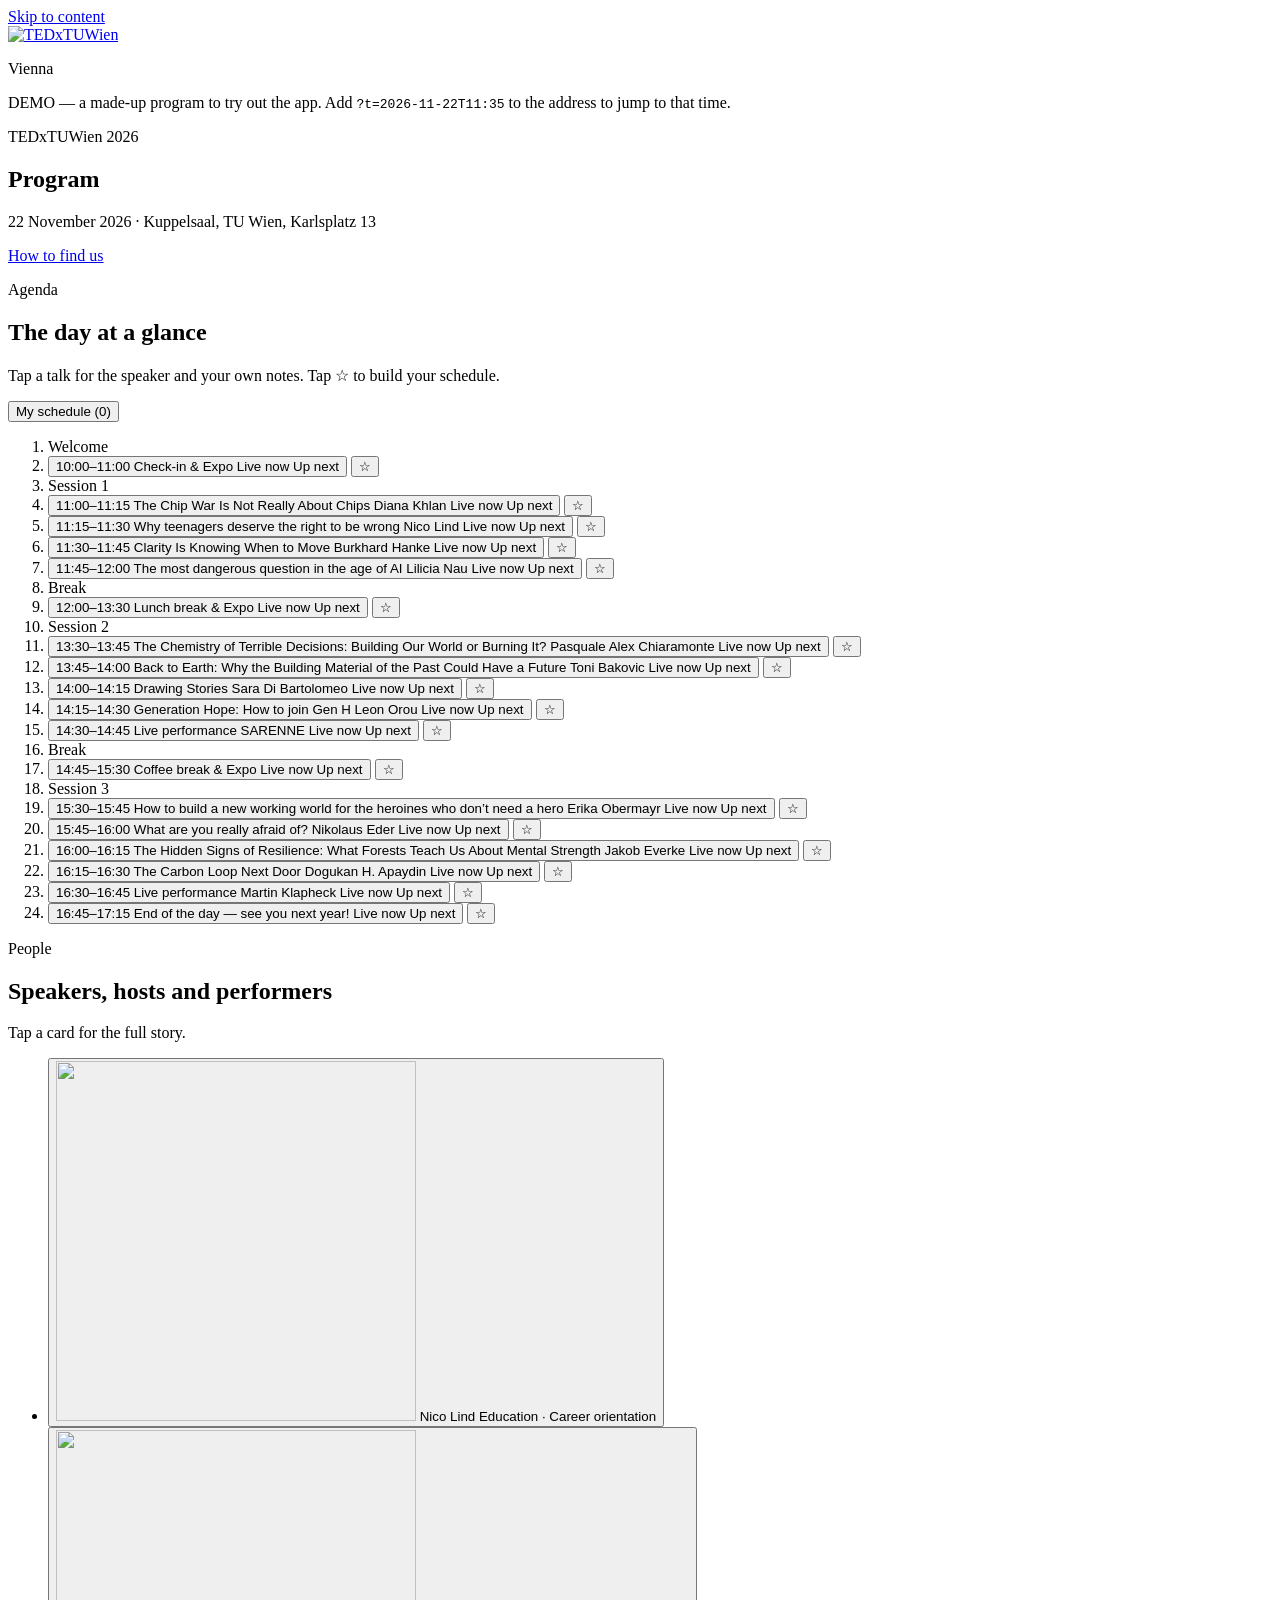
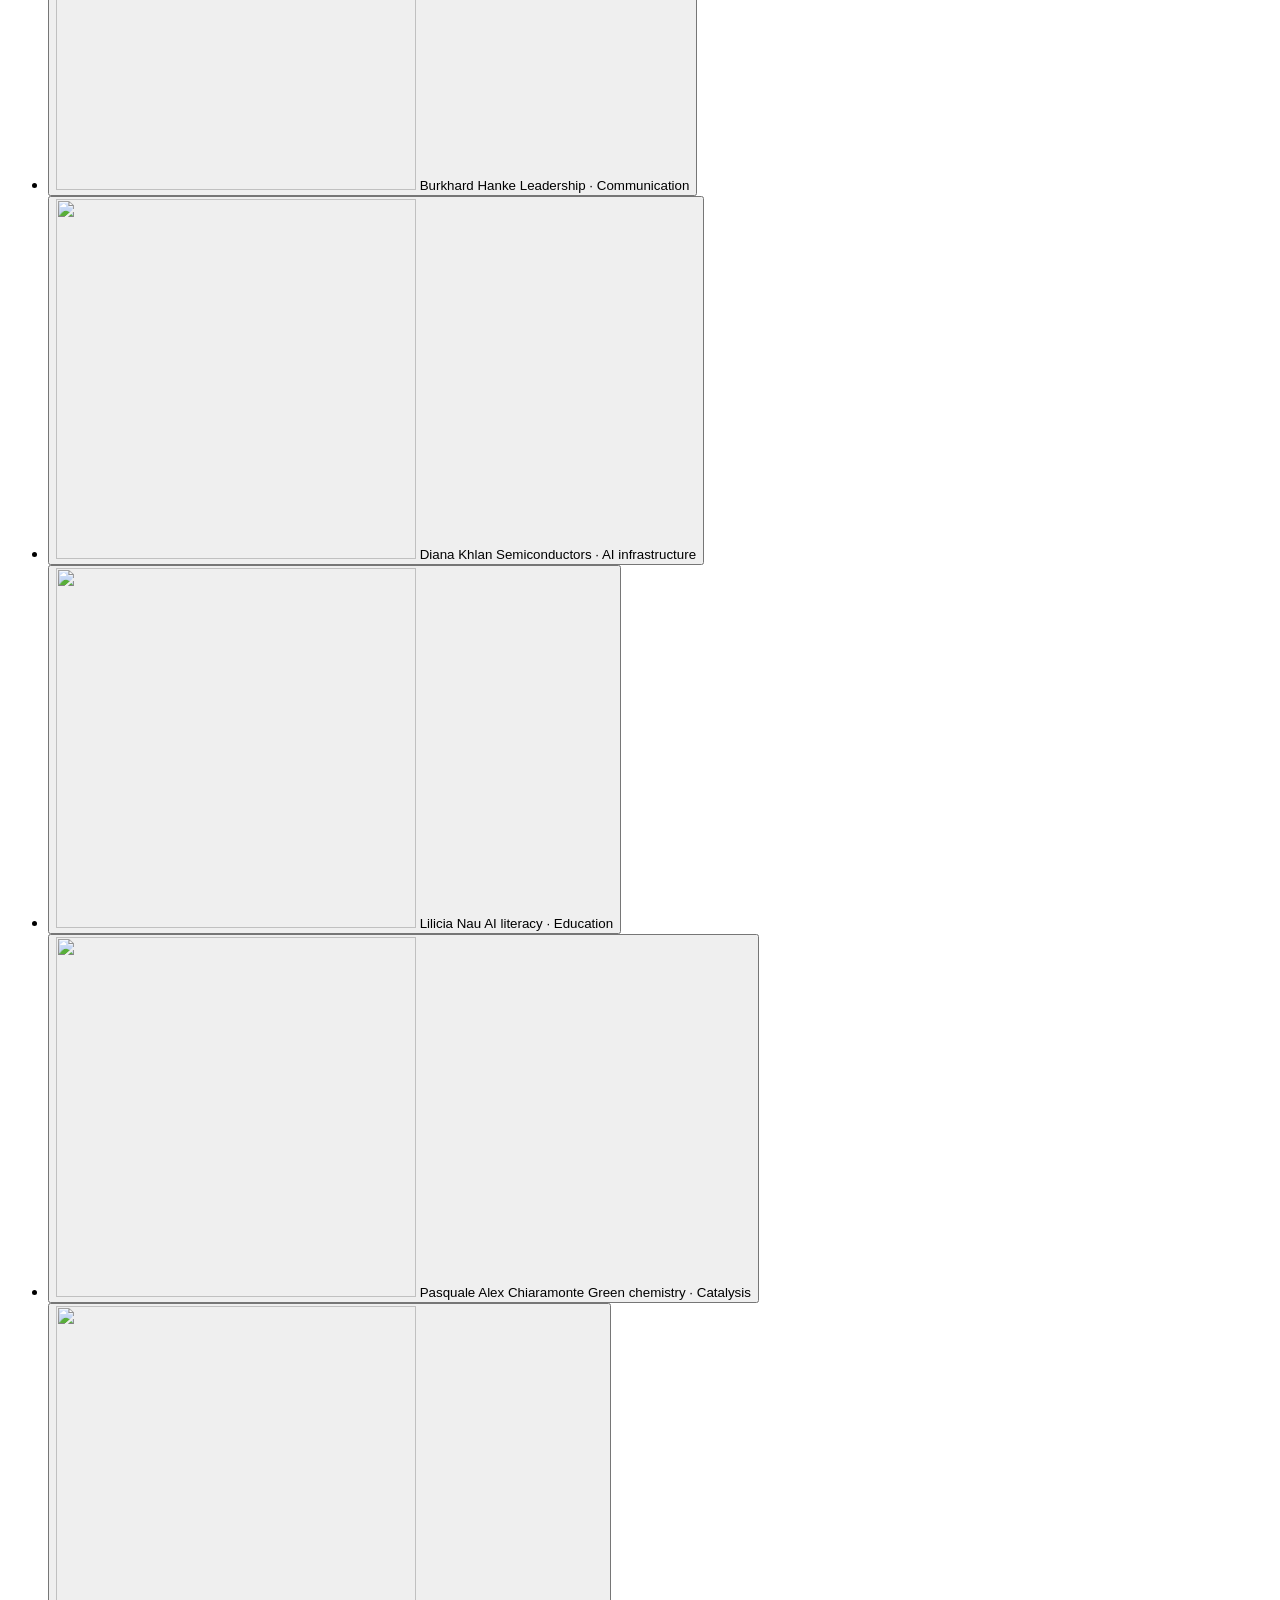
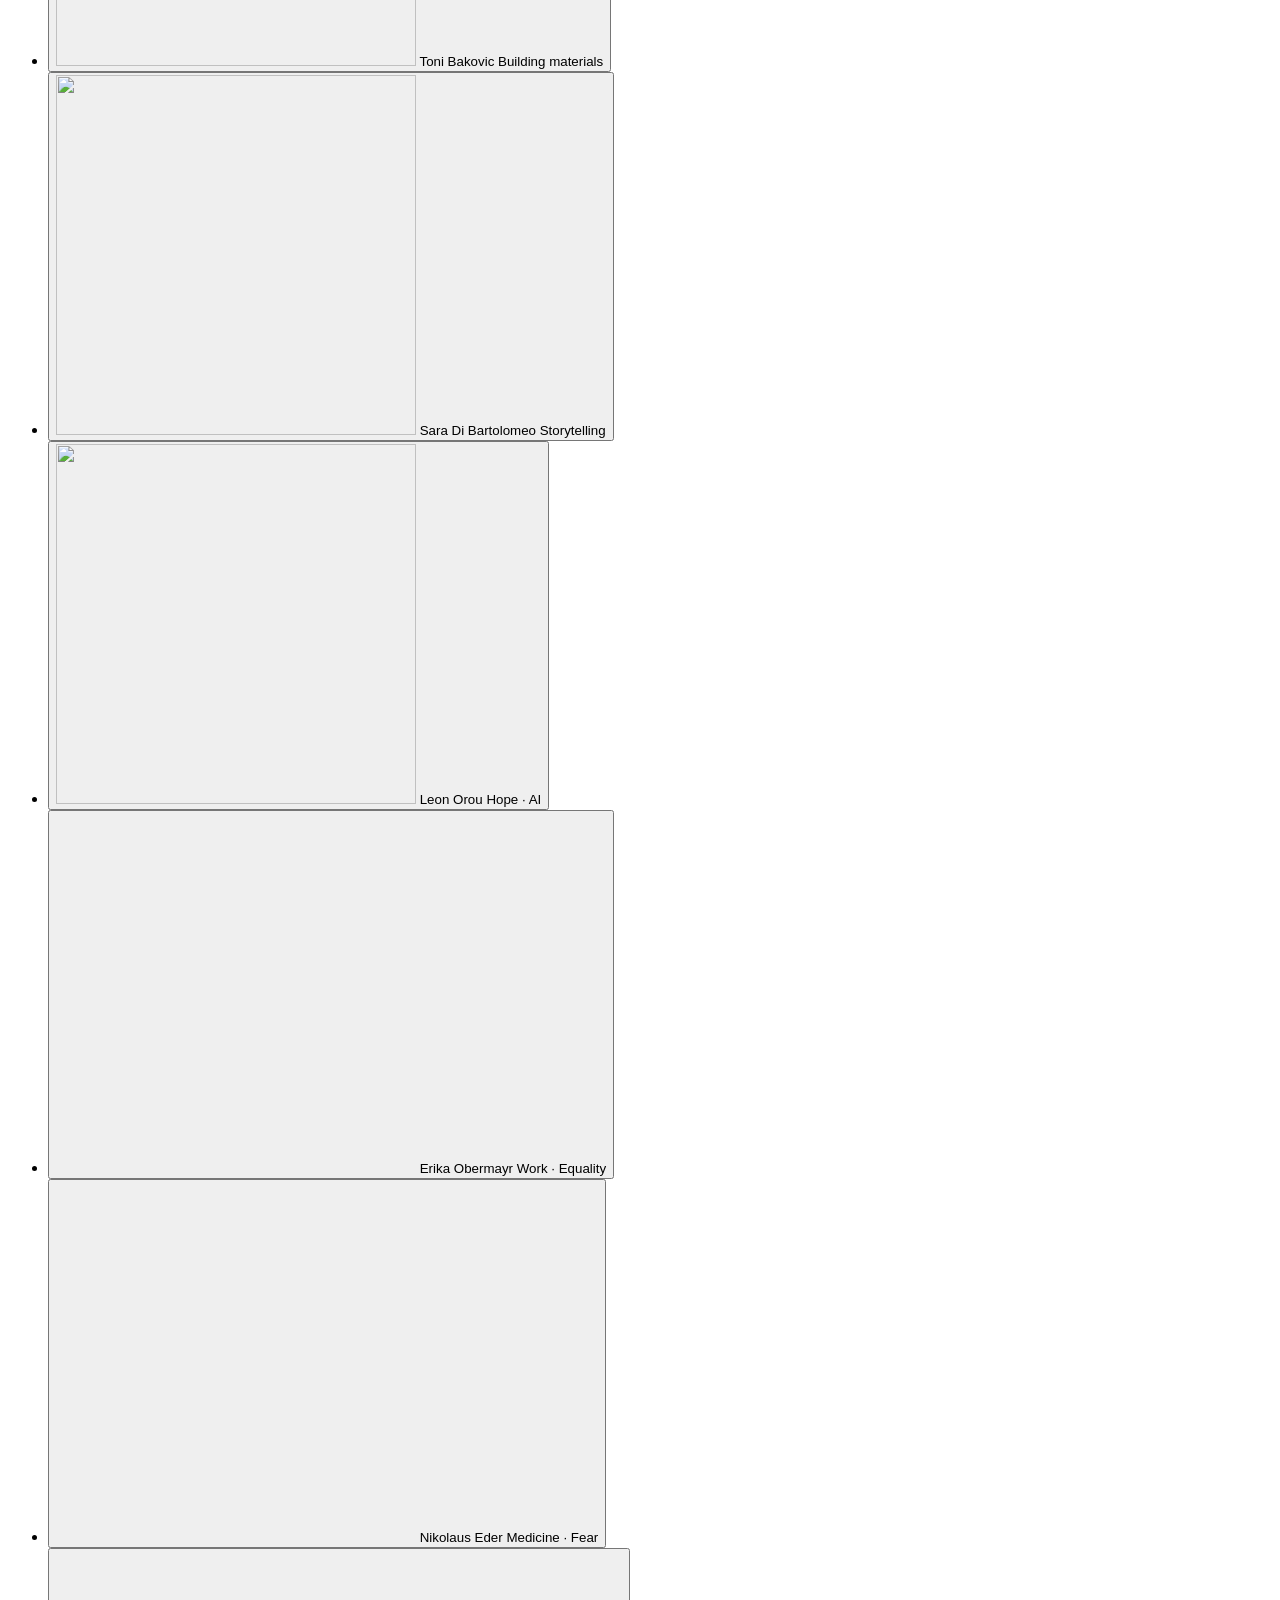
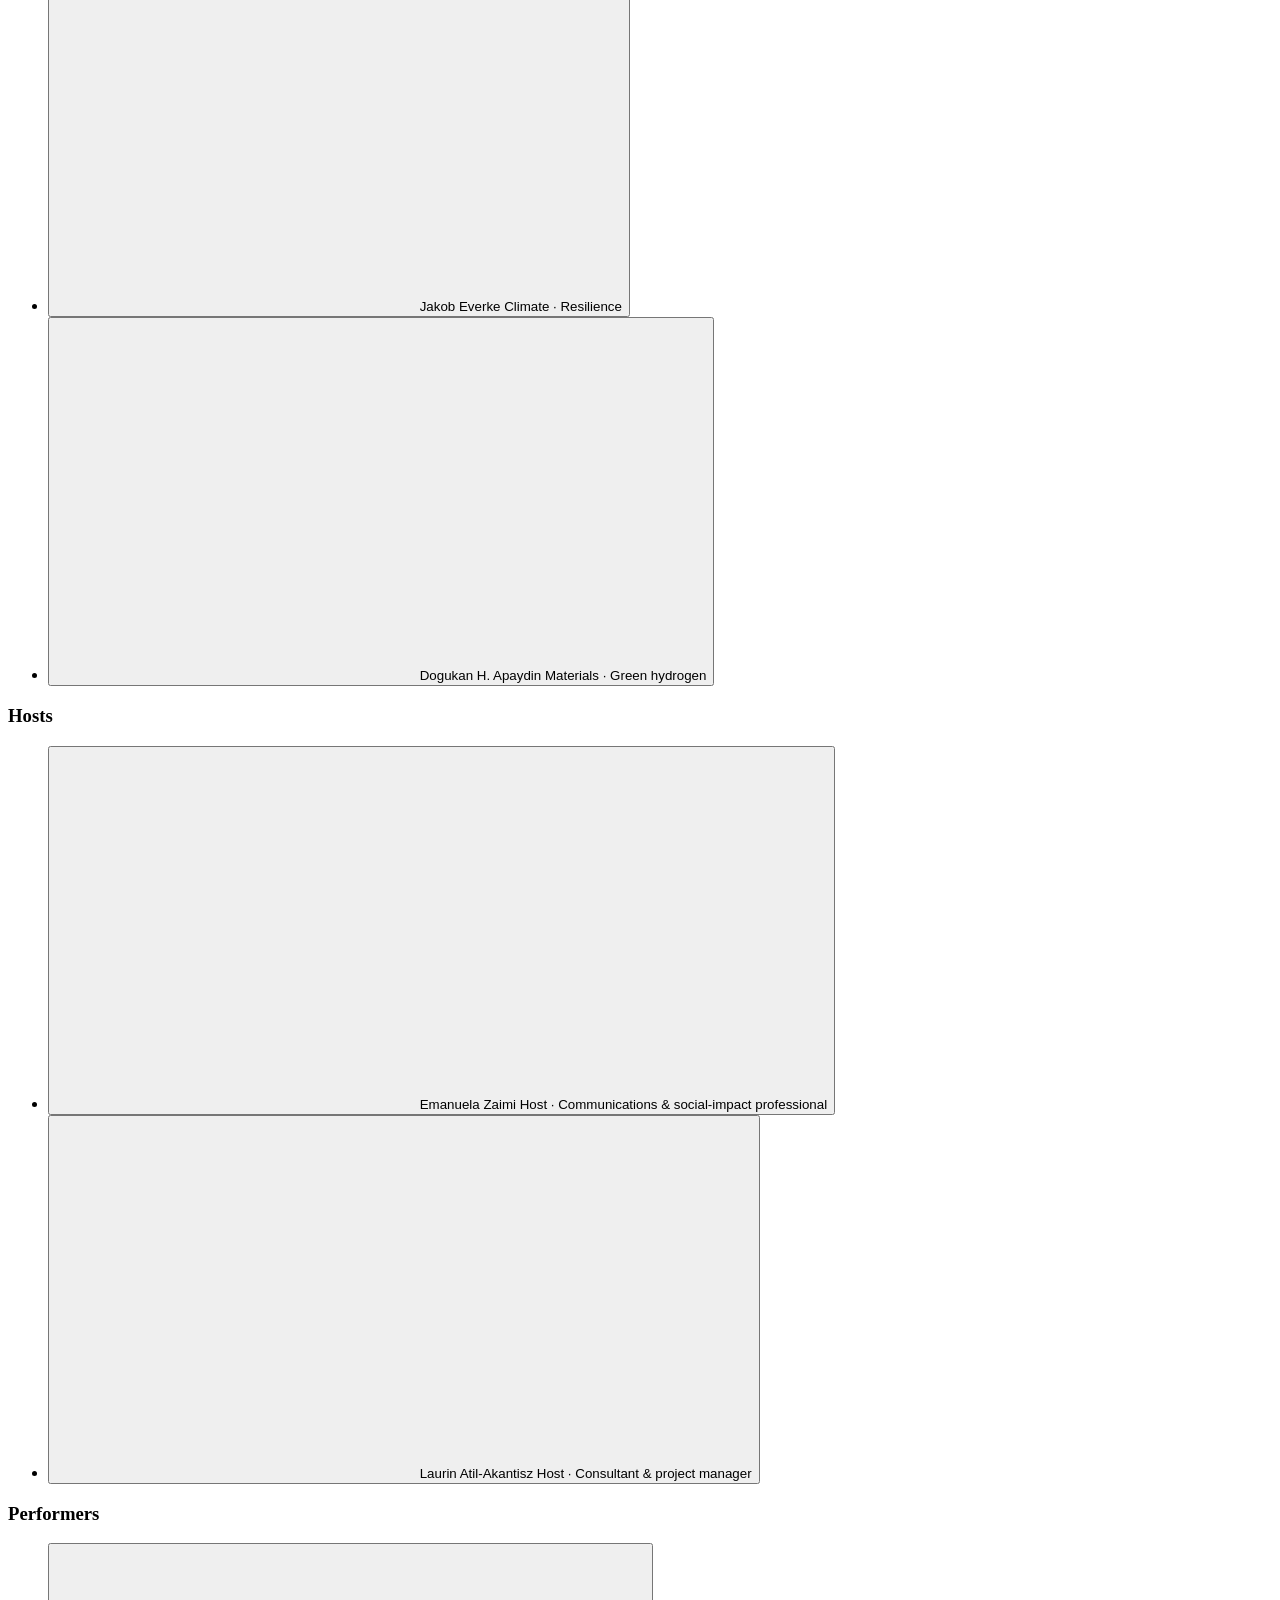
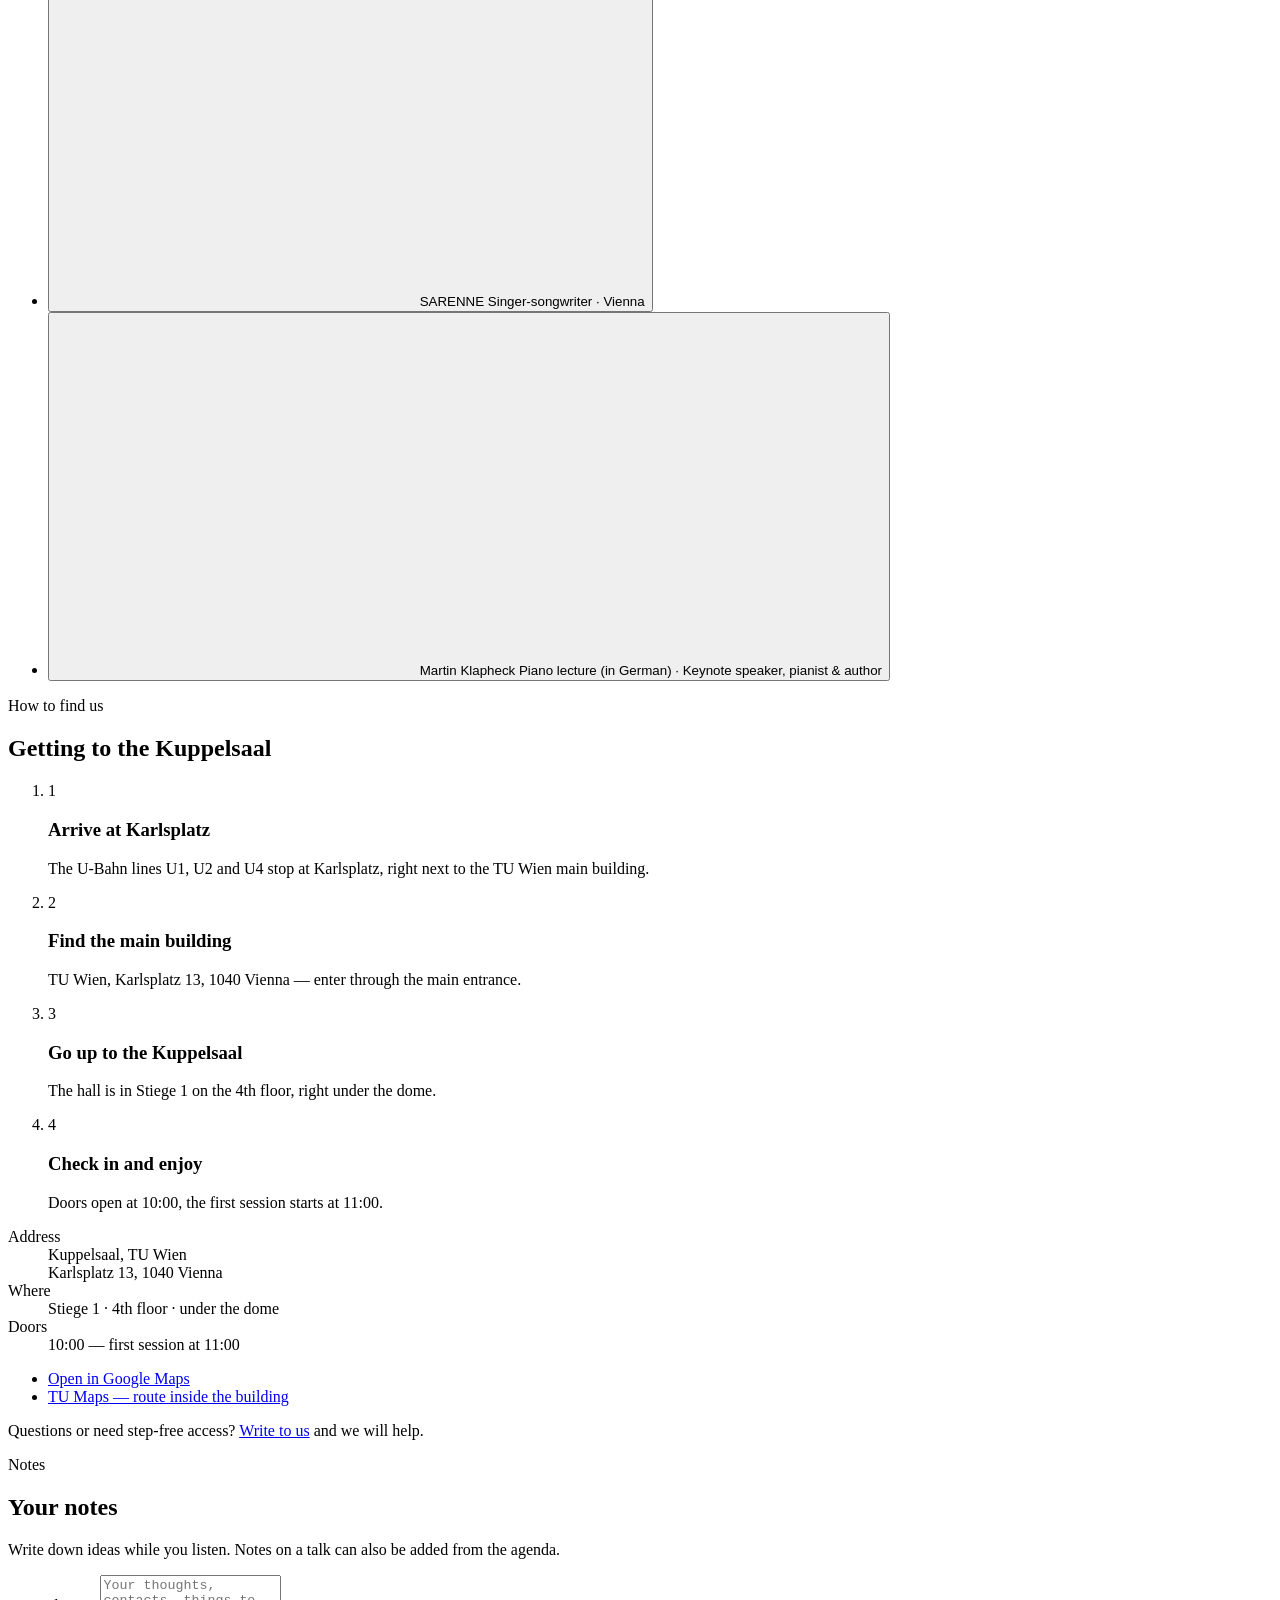
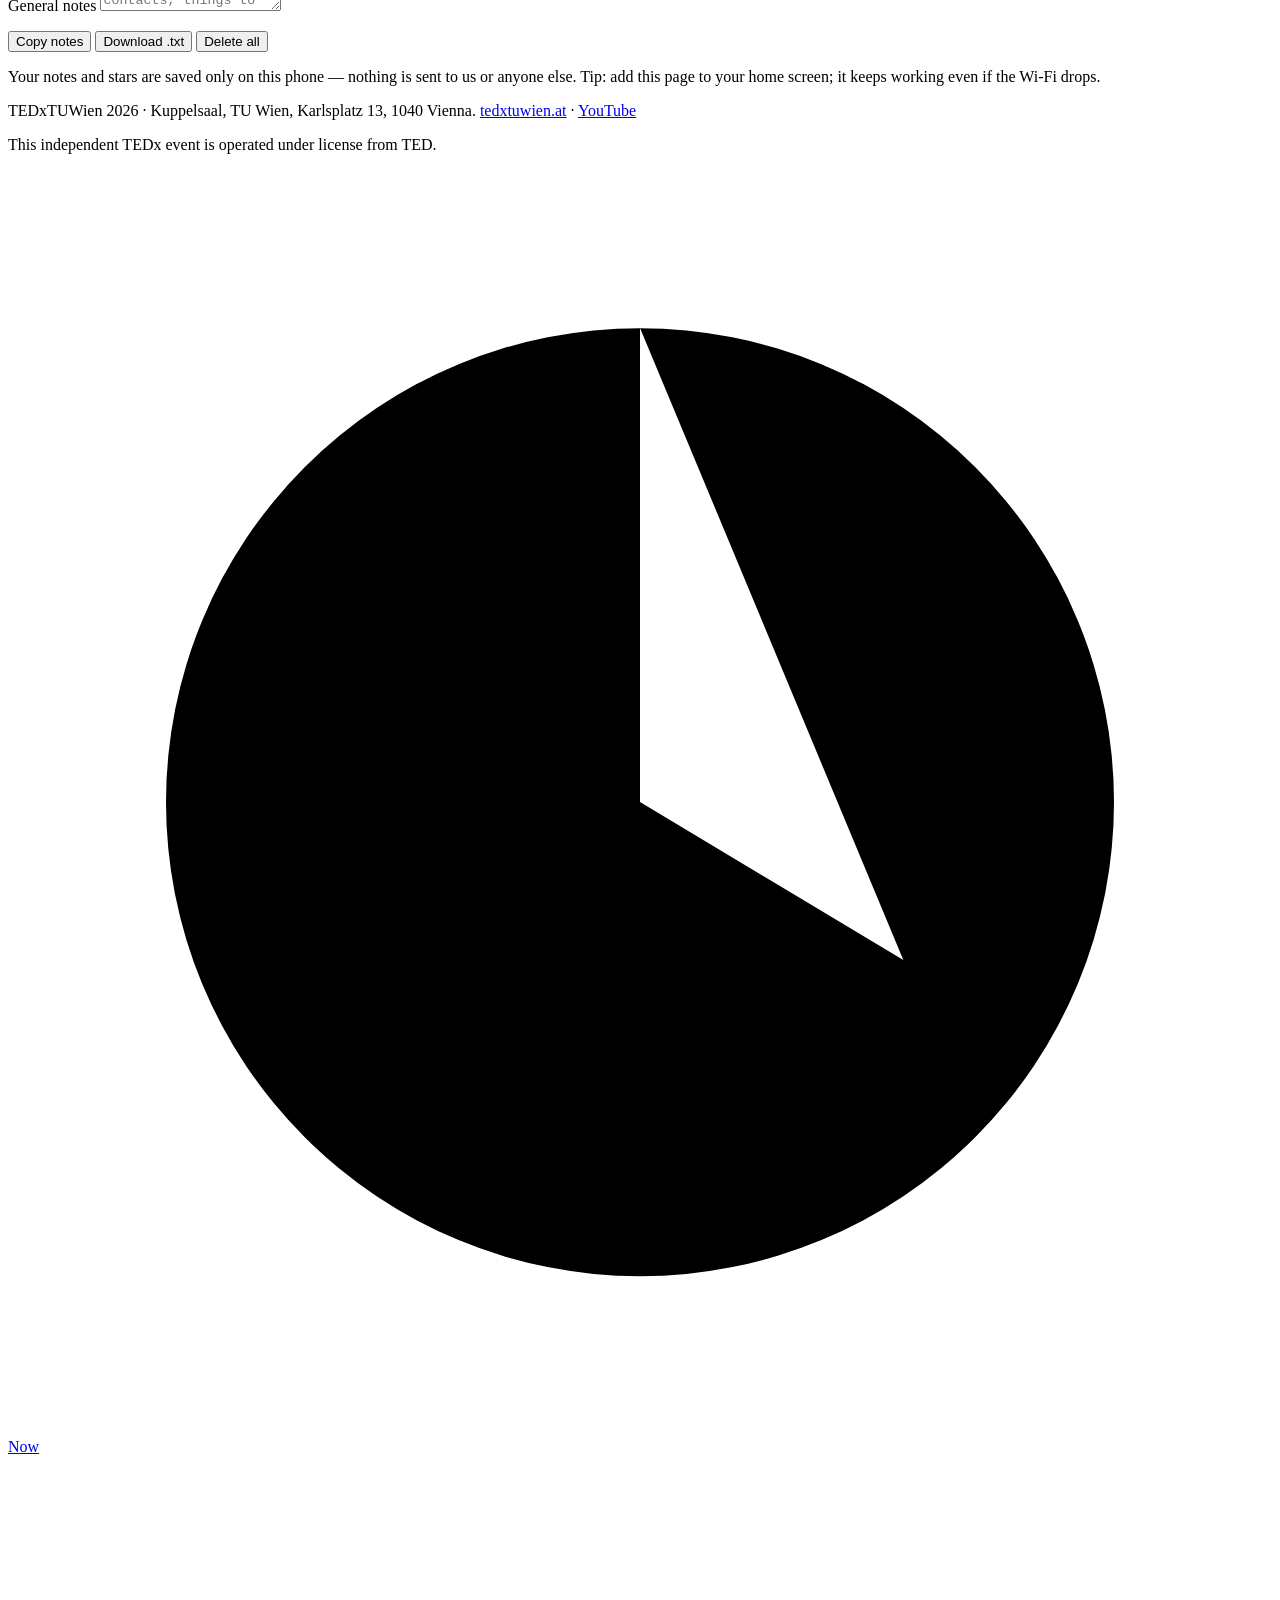
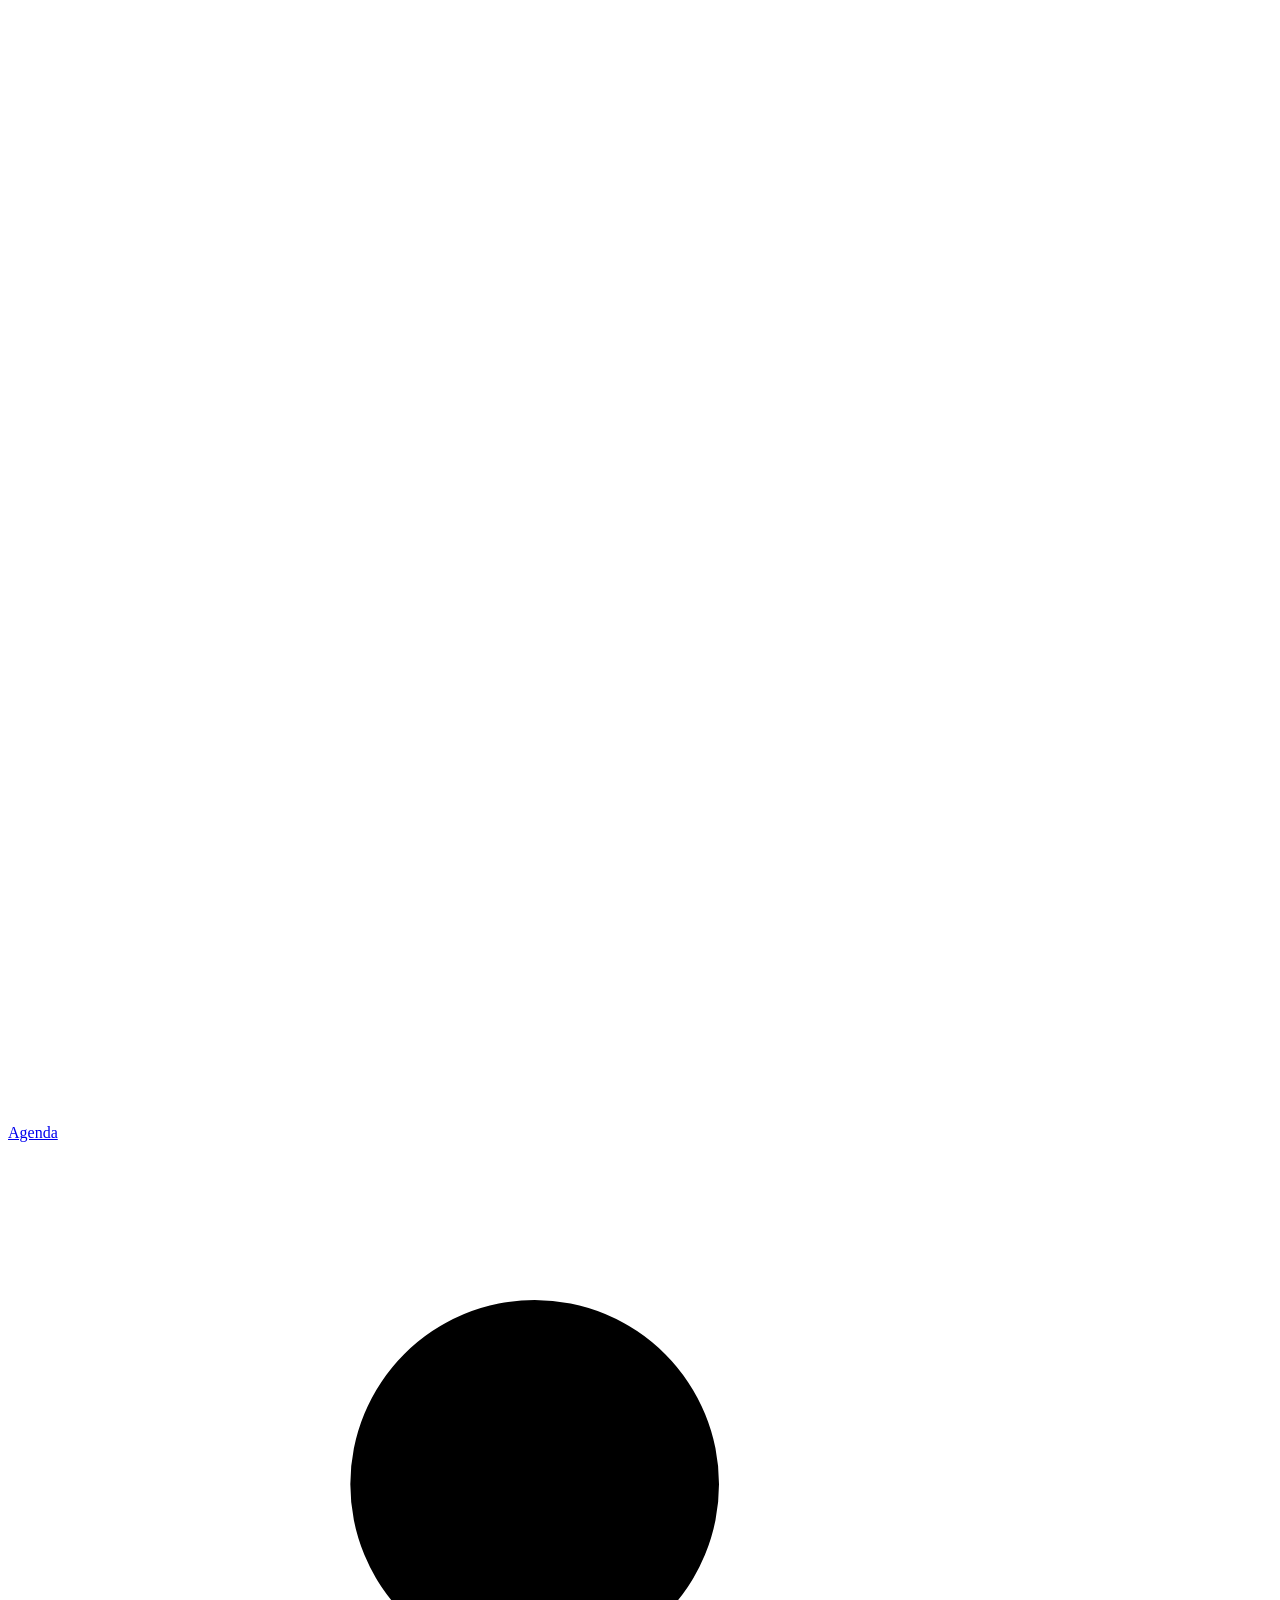
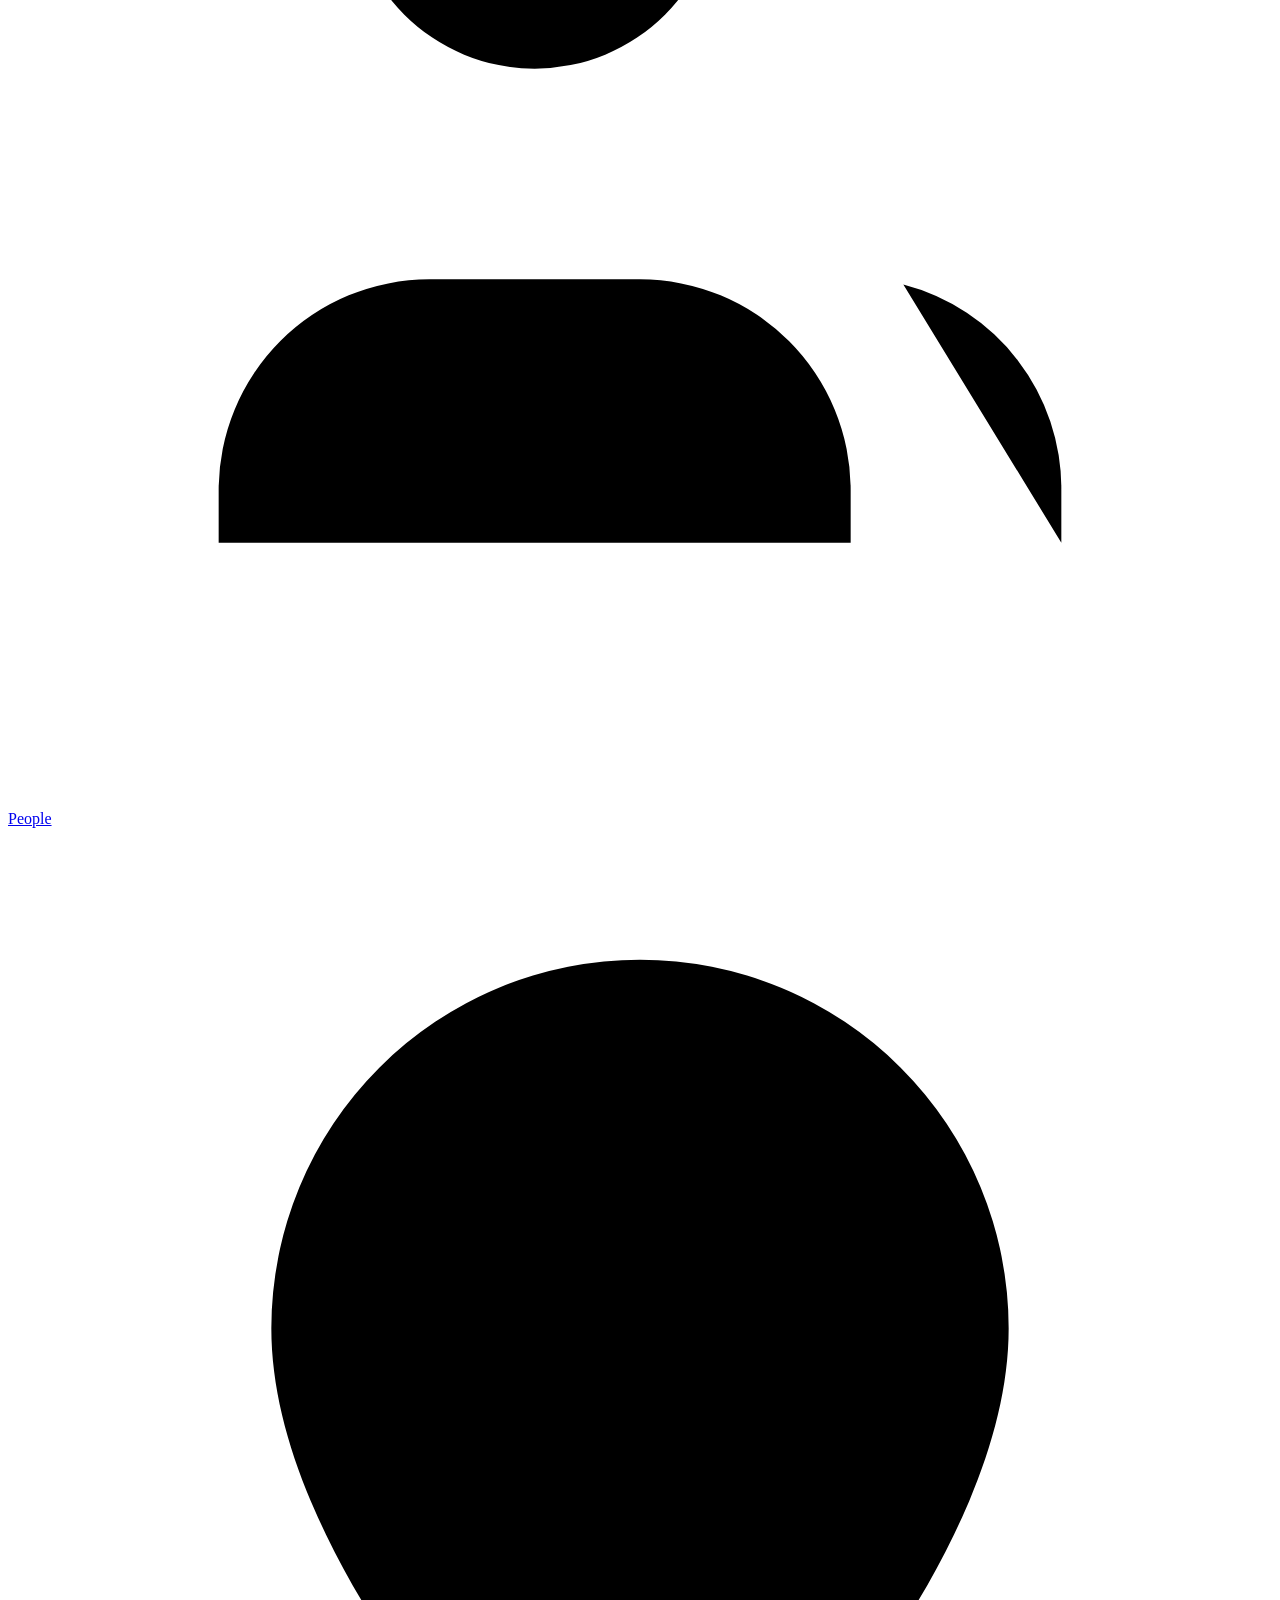
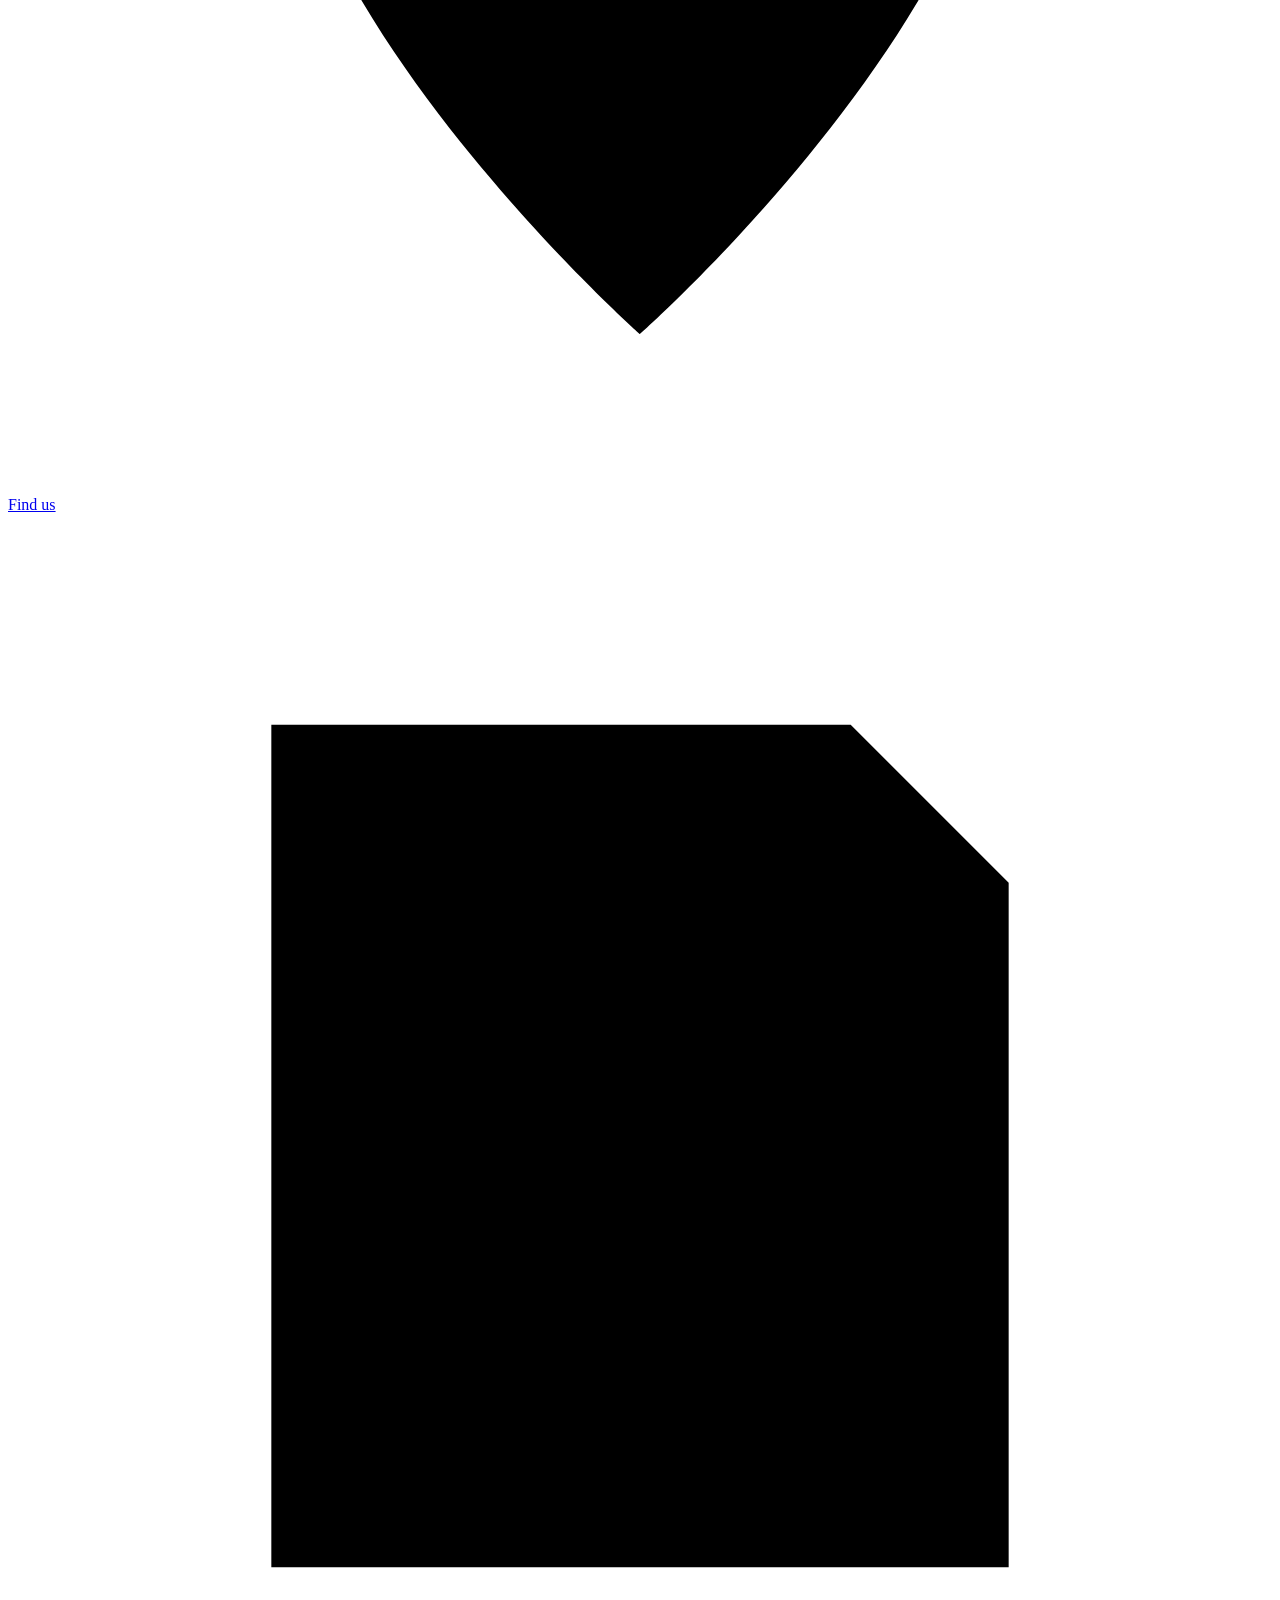
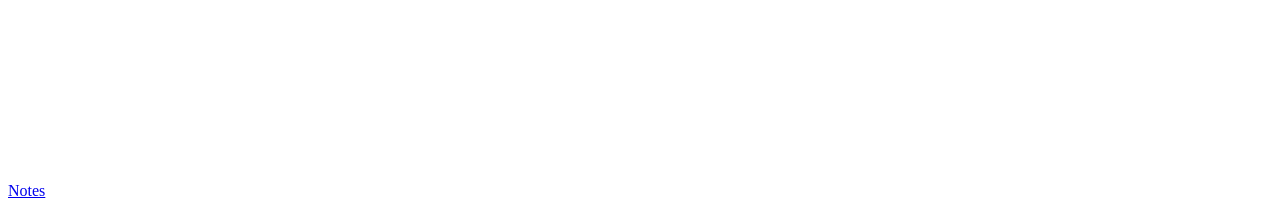
==== commit 84f4c4e0: "Build of f8d89ce" ====
--- a/demo/index.html
+++ b/demo/index.html
@@ -17,7 +17,7 @@
 ☆
 </button> </li>  <li class="block-head" data-block> Break </li> <li class="item" data-item data-id="demo-6" data-kind="break" data-start="2026-11-22T12:00:00+01:00" data-end="2026-11-22T13:30:00+01:00" data-title="Lunch break &amp; Expo" data-person data-state="upcoming"> <button type="button" class="item-main" data-open="demo-6"> <span class="time">12:00–13:30</span> <span> <span class="title">Lunch break &amp; Expo</span>  <span class="tag tag--live">Live now</span> <span class="tag tag--next">Up next</span> </span> </button> <button type="button" class="star" data-pick="demo-6" aria-pressed="false" aria-label="Add “Lunch break &amp; Expo” to my schedule">
 ☆
-</button> </li>  <li class="block-head" data-block> Session 2 </li> <li class="item" data-item data-id="demo-7" data-kind="talk" data-start="2026-11-22T13:30:00+01:00" data-end="2026-11-22T13:45:00+01:00" data-title="From Jimmy the dinosaur to chemical sovereignty" data-person="pasquale" data-state="upcoming"> <button type="button" class="item-main" data-open="demo-7"> <span class="time">13:30–13:45</span> <span> <span class="title">From Jimmy the dinosaur to chemical sovereignty</span> <span class="who">Pasquale Alex Chiaramonte</span> <span class="tag tag--live">Live now</span> <span class="tag tag--next">Up next</span> </span> </button> <button type="button" class="star" data-pick="demo-7" aria-pressed="false" aria-label="Add “From Jimmy the dinosaur to chemical sovereignty” to my schedule">
+</button> </li>  <li class="block-head" data-block> Session 2 </li> <li class="item" data-item data-id="demo-7" data-kind="talk" data-start="2026-11-22T13:30:00+01:00" data-end="2026-11-22T13:45:00+01:00" data-title="The Chemistry of Terrible Decisions: Building Our World or Burning It?" data-person="pasquale" data-state="upcoming"> <button type="button" class="item-main" data-open="demo-7"> <span class="time">13:30–13:45</span> <span> <span class="title">The Chemistry of Terrible Decisions: Building Our World or Burning It?</span> <span class="who">Pasquale Alex Chiaramonte</span> <span class="tag tag--live">Live now</span> <span class="tag tag--next">Up next</span> </span> </button> <button type="button" class="star" data-pick="demo-7" aria-pressed="false" aria-label="Add “The Chemistry of Terrible Decisions: Building Our World or Burning It?” to my schedule">
 ☆
 </button> </li>   <li class="item" data-item data-id="demo-8" data-kind="talk" data-start="2026-11-22T13:45:00+01:00" data-end="2026-11-22T14:00:00+01:00" data-title="Back to Earth: Why the Building Material of the Past Could Have a Future" data-person="toni" data-state="upcoming"> <button type="button" class="item-main" data-open="demo-8"> <span class="time">13:45–14:00</span> <span> <span class="title">Back to Earth: Why the Building Material of the Past Could Have a Future</span> <span class="who">Toni Bakovic</span> <span class="tag tag--live">Live now</span> <span class="tag tag--next">Up next</span> </span> </button> <button type="button" class="star" data-pick="demo-8" aria-pressed="false" aria-label="Add “Back to Earth: Why the Building Material of the Past Could Have a Future” to my schedule">
 ☆
@@ -41,10 +41,10 @@
 ☆
 </button> </li>   <li class="item" data-item data-id="demo-18" data-kind="end" data-start="2026-11-22T16:45:00+01:00" data-end="2026-11-22T17:15:00+01:00" data-title="End of the day — see you next year!" data-person data-state="upcoming"> <button type="button" class="item-main" data-open="demo-18"> <span class="time">16:45–17:15</span> <span> <span class="title">End of the day — see you next year!</span>  <span class="tag tag--live">Live now</span> <span class="tag tag--next">Up next</span> </span> </button> <button type="button" class="star" data-pick="demo-18" aria-pressed="false" aria-label="Add “End of the day — see you next year!” to my schedule">
 ☆
-</button> </li>  </ol>  </section> <!-- PEOPLE --> <section id="speakers" class="panel" aria-labelledby="speakers-title"> <p class="mono eyebrow">People</p> <h2 id="speakers-title" class="h2">Speakers, hosts and performers</h2> <p class="lead">Tap a card for the full story.</p> <ul class="people"> <li> <button type="button" class="person" data-person-open="nico">  <img src="/program/assets/nico.BfSO3BF__FTQr4.webp" srcset="/program/assets/nico.BfSO3BF__2fMX1i.webp 180w, /program/assets/nico.BfSO3BF__FTQr4.webp 360w" alt sizes="(min-width: 720px) 230px, 45vw" loading="lazy" decoding="async" width="360" height="360"> <span class="person-body"> <span class="person-name">Nico Lind</span> <span class="person-tag">Education · Career orientation</span> </span> </button> </li><li> <button type="button" class="person" data-person-open="burkhard">  <img src="/program/assets/burkhard.CeSJCN3g_Z2nGjSB.webp" srcset="/program/assets/burkhard.CeSJCN3g_Z2li2Nh.webp 180w, /program/assets/burkhard.CeSJCN3g_Z2nGjSB.webp 360w" alt sizes="(min-width: 720px) 230px, 45vw" loading="lazy" decoding="async" width="360" height="360"> <span class="person-body"> <span class="person-name">Burkhard Hanke</span> <span class="person-tag">Leadership · Communication</span> </span> </button> </li><li> <button type="button" class="person" data-person-open="diana">  <img src="/program/assets/diana.BOeBPhRZ_67I1k.webp" srcset="/program/assets/diana.BOeBPhRZ_10loX9.webp 180w, /program/assets/diana.BOeBPhRZ_67I1k.webp 360w" alt sizes="(min-width: 720px) 230px, 45vw" loading="lazy" decoding="async" width="360" height="360"> <span class="person-body"> <span class="person-name">Diana Khlan</span> <span class="person-tag">Semiconductors · AI infrastructure</span> </span> </button> </li><li> <button type="button" class="person" data-person-open="lilicia">  <img src="/program/assets/lilicia.DaMuR7Tk_22BO2j.webp" srcset="/program/assets/lilicia.DaMuR7Tk_Zp8abq.webp 180w, /program/assets/lilicia.DaMuR7Tk_22BO2j.webp 360w" alt sizes="(min-width: 720px) 230px, 45vw" loading="lazy" decoding="async" width="360" height="360"> <span class="person-body"> <span class="person-name">Lilicia Nau</span> <span class="person-tag">AI literacy · Education</span> </span> </button> </li><li> <button type="button" class="person" data-person-open="pasquale">  <img src="/program/assets/pasquale.CCpwCO5W_ZMUP4v.webp" srcset="/program/assets/pasquale.CCpwCO5W_1OvjvG.webp 180w, /program/assets/pasquale.CCpwCO5W_ZMUP4v.webp 360w" alt sizes="(min-width: 720px) 230px, 45vw" loading="lazy" decoding="async" width="360" height="360"> <span class="person-body"> <span class="person-name">Pasquale Alex Chiaramonte</span> <span class="person-tag">Green chemistry · Catalysis</span> </span> </button> </li><li> <button type="button" class="person" data-person-open="toni">  <img src="/program/assets/toni.PiwLhw51_Z18gUf4.webp" srcset="/program/assets/toni.PiwLhw51_Z16teFl.webp 180w, /program/assets/toni.PiwLhw51_Z18gUf4.webp 360w" alt sizes="(min-width: 720px) 230px, 45vw" loading="lazy" decoding="async" width="360" height="360"> <span class="person-body"> <span class="person-name">Toni Bakovic</span> <span class="person-tag">Building materials</span> </span> </button> </li><li> <button type="button" class="person" data-person-open="sara">  <img src="/program/assets/sara.DInoAD97_2t7c1l.webp" srcset="/program/assets/sara.DInoAD97_2uTRA4.webp 180w, /program/assets/sara.DInoAD97_2t7c1l.webp 360w" alt sizes="(min-width: 720px) 230px, 45vw" loading="lazy" decoding="async" width="360" height="360"> <span class="person-body"> <span class="person-name">Sara Di Bartolomeo</span> <span class="person-tag">Storytelling</span> </span> </button> </li><li> <button type="button" class="person" data-person-open="leon">  <img src="/program/assets/leon.BKmVYDKj_Nw9pd.webp" srcset="/program/assets/leon.BKmVYDKj_2npfYr.webp 180w, /program/assets/leon.BKmVYDKj_Nw9pd.webp 360w" alt sizes="(min-width: 720px) 230px, 45vw" loading="lazy" decoding="async" width="360" height="360"> <span class="person-body"> <span class="person-name">Leon Orou</span> <span class="person-tag">Hope · AI</span> </span> </button> </li><li> <button type="button" class="person" data-person-open="erika">  <img src="/program/assets/erika.MjvDwOD-_B0Qly.webp" srcset="/program/assets/erika.MjvDwOD-_Z1vYFCd.webp 180w, /program/assets/erika.MjvDwOD-_B0Qly.webp 360w" alt sizes="(min-width: 720px) 230px, 45vw" loading="lazy" decoding="async" width="360" height="360"> <span class="person-body"> <span class="person-name">Erika Obermayr</span> <span class="person-tag">Work · Equality</span> </span> </button> </li><li> <button type="button" class="person" data-person-open="nikolaus">  <img src="/program/assets/nikolaus.mUinv9Qx_mzicg.webp" srcset="/program/assets/nikolaus.mUinv9Qx_Z25aG1t.webp 180w, /program/assets/nikolaus.mUinv9Qx_mzicg.webp 360w" alt sizes="(min-width: 720px) 230px, 45vw" loading="lazy" decoding="async" width="360" height="360"> <span class="person-body"> <span class="person-name">Nikolaus Eder</span> <span class="person-tag">Medicine · Fear</span> </span> </button> </li><li> <button type="button" class="person" data-person-open="jakob">  <img src="/program/assets/jakob.BzuIICod_1fuggg.webp" srcset="/program/assets/jakob.BzuIICod_ZRvgHv.webp 180w, /program/assets/jakob.BzuIICod_1fuggg.webp 360w" alt sizes="(min-width: 720px) 230px, 45vw" loading="lazy" decoding="async" width="360" height="360"> <span class="person-body"> <span class="person-name">Jakob Everke</span> <span class="person-tag">Climate · Resilience</span> </span> </button> </li><li> <button type="button" class="person" data-person-open="dogukan">  <img src="/program/assets/dogukan.DpOug6Vc_Z1oOtqP.webp" srcset="/program/assets/dogukan.DpOug6Vc_ZuAMu1.webp 180w, /program/assets/dogukan.DpOug6Vc_Z1oOtqP.webp 360w" alt sizes="(min-width: 720px) 230px, 45vw" loading="lazy" decoding="async" width="360" height="360"> <span class="person-body"> <span class="person-name">Dogukan H. Apaydin</span> <span class="person-tag">Materials · Green hydrogen</span> </span> </button> </li> </ul>  <h3 class="mono people-group">Hosts</h3> <ul class="people"> <li> <button type="button" class="person" data-person-open="emanuela">  <img src="/program/assets/emanuela.C_ifdrKU_ZhTL5P.webp" srcset="/program/assets/emanuela.C_ifdrKU_2kwnum.webp 180w, /program/assets/emanuela.C_ifdrKU_ZhTL5P.webp 360w" alt sizes="(min-width: 720px) 230px, 45vw" loading="lazy" decoding="async" width="360" height="360"> <span class="person-body"> <span class="person-name">Emanuela Zaimi</span> <span class="person-tag">Host · Communications &amp; social-impact professional</span> </span> </button> </li><li> <button type="button" class="person" data-person-open="laurin">  <img src="/program/assets/laurin.n71R1qe7_Z24Pw3p.webp" srcset="/program/assets/laurin.n71R1qe7_Z232PtG.webp 180w, /program/assets/laurin.n71R1qe7_Z24Pw3p.webp 360w" alt sizes="(min-width: 720px) 230px, 45vw" loading="lazy" decoding="async" width="360" height="360"> <span class="person-body"> <span class="person-name">Laurin Atil-Akantisz</span> <span class="person-tag">Host · Consultant &amp; project manager</span> </span> </button> </li> </ul>  <h3 class="mono people-group">Performers</h3> <ul class="people"> <li> <button type="button" class="person" data-person-open="sarenne">  <img src="/program/assets/sarenne.DZHOQEmE_Z1bxlW3.webp" srcset="/program/assets/sarenne.DZHOQEmE_ZhjF0e.webp 180w, /program/assets/sarenne.DZHOQEmE_Z1bxlW3.webp 360w" alt sizes="(min-width: 720px) 230px, 45vw" loading="lazy" decoding="async" width="360" height="360"> <span class="person-body"> <span class="person-name">SARENNE</span> <span class="person-tag">Singer-songwriter · Vienna</span> </span> </button> </li><li> <button type="button" class="person" data-person-open="martin">  <img src="/program/assets/martin.CmvE4E84_ZQrE9b.webp" srcset="/program/assets/martin.CmvE4E84_ZODXzs.webp 180w, /program/assets/martin.CmvE4E84_ZQrE9b.webp 360w" alt sizes="(min-width: 720px) 230px, 45vw" loading="lazy" decoding="async" width="360" height="360"> <span class="person-body"> <span class="person-name">Martin Klapheck</span> <span class="person-tag">Piano talk · Keynote speaker, pianist &amp; author</span> </span> </button> </li> </ul>  </section> <!-- FIND US --> <section id="find" class="panel" aria-labelledby="find-title"> <p class="mono eyebrow">How to find us</p> <h2 id="find-title" class="h2">Getting to the Kuppelsaal</h2> <ol class="route" data-reveal> <li class="step"> <span class="step-dot" aria-hidden="true"> 1 </span> <div> <h3 class="step-title">Arrive at Karlsplatz</h3> <p class="step-text">The U-Bahn lines U1, U2 and U4 stop at Karlsplatz, right next to the TU Wien main building.</p> </div> </li><li class="step"> <span class="step-dot" aria-hidden="true"> 2 </span> <div> <h3 class="step-title">Find the main building</h3> <p class="step-text">TU Wien, Karlsplatz 13, 1040 Vienna — enter through the main entrance.</p> </div> </li><li class="step"> <span class="step-dot" aria-hidden="true"> 3 </span> <div> <h3 class="step-title">Go up to the Kuppelsaal</h3> <p class="step-text">The hall is in Stiege 1 on the 4th floor, right under the dome.</p> </div> </li><li class="step"> <span class="step-dot" aria-hidden="true"> 4 </span> <div> <h3 class="step-title">Check in and enjoy</h3> <p class="step-text">Doors open at 10:00, the first session starts at 11:00.</p> </div> </li> </ol> <aside class="facts"> <dl> <div> <dt class="mono">Address</dt> <dd> Kuppelsaal, TU Wien<br> Karlsplatz 13, 1040 Vienna </dd> </div> <div> <dt class="mono">Where</dt> <dd>Stiege 1 · 4th floor · under the dome</dd> </div> <div> <dt class="mono">Doors</dt> <dd>10:00 — first session at 11:00</dd> </div> </dl> <ul class="links"> <li> <a href="https://www.google.com/maps/search/?api=1&amp;query=Kuppelsaal+TU+Wien+Karlsplatz+13+1040+Wien" target="_blank" rel="noopener noreferrer">Open in Google Maps</a> </li> <li> <a href="https://maps.tuwien.ac.at/?q=AA0448" target="_blank" rel="noopener noreferrer">
+</button> </li>  </ol>  </section> <!-- PEOPLE --> <section id="speakers" class="panel" aria-labelledby="speakers-title"> <p class="mono eyebrow">People</p> <h2 id="speakers-title" class="h2">Speakers, hosts and performers</h2> <p class="lead">Tap a card for the full story.</p> <ul class="people"> <li> <button type="button" class="person" data-person-open="nico">  <img src="/program/assets/nico.BfSO3BF__FTQr4.webp" srcset="/program/assets/nico.BfSO3BF__2fMX1i.webp 180w, /program/assets/nico.BfSO3BF__FTQr4.webp 360w" alt sizes="(min-width: 720px) 230px, 45vw" loading="lazy" decoding="async" width="360" height="360"> <span class="person-body"> <span class="person-name">Nico Lind</span> <span class="person-tag">Education · Career orientation</span> </span> </button> </li><li> <button type="button" class="person" data-person-open="burkhard">  <img src="/program/assets/burkhard.CeSJCN3g_Z2nGjSB.webp" srcset="/program/assets/burkhard.CeSJCN3g_Z2li2Nh.webp 180w, /program/assets/burkhard.CeSJCN3g_Z2nGjSB.webp 360w" alt sizes="(min-width: 720px) 230px, 45vw" loading="lazy" decoding="async" width="360" height="360"> <span class="person-body"> <span class="person-name">Burkhard Hanke</span> <span class="person-tag">Leadership · Communication</span> </span> </button> </li><li> <button type="button" class="person" data-person-open="diana">  <img src="/program/assets/diana.BOeBPhRZ_67I1k.webp" srcset="/program/assets/diana.BOeBPhRZ_10loX9.webp 180w, /program/assets/diana.BOeBPhRZ_67I1k.webp 360w" alt sizes="(min-width: 720px) 230px, 45vw" loading="lazy" decoding="async" width="360" height="360"> <span class="person-body"> <span class="person-name">Diana Khlan</span> <span class="person-tag">Semiconductors · AI infrastructure</span> </span> </button> </li><li> <button type="button" class="person" data-person-open="lilicia">  <img src="/program/assets/lilicia.DaMuR7Tk_22BO2j.webp" srcset="/program/assets/lilicia.DaMuR7Tk_Zp8abq.webp 180w, /program/assets/lilicia.DaMuR7Tk_22BO2j.webp 360w" alt sizes="(min-width: 720px) 230px, 45vw" loading="lazy" decoding="async" width="360" height="360"> <span class="person-body"> <span class="person-name">Lilicia Nau</span> <span class="person-tag">AI literacy · Education</span> </span> </button> </li><li> <button type="button" class="person" data-person-open="pasquale">  <img src="/program/assets/pasquale.CCpwCO5W_ZMUP4v.webp" srcset="/program/assets/pasquale.CCpwCO5W_1OvjvG.webp 180w, /program/assets/pasquale.CCpwCO5W_ZMUP4v.webp 360w" alt sizes="(min-width: 720px) 230px, 45vw" loading="lazy" decoding="async" width="360" height="360"> <span class="person-body"> <span class="person-name">Pasquale Alex Chiaramonte</span> <span class="person-tag">Green chemistry · Catalysis</span> </span> </button> </li><li> <button type="button" class="person" data-person-open="toni">  <img src="/program/assets/toni.PiwLhw51_Z18gUf4.webp" srcset="/program/assets/toni.PiwLhw51_Z16teFl.webp 180w, /program/assets/toni.PiwLhw51_Z18gUf4.webp 360w" alt sizes="(min-width: 720px) 230px, 45vw" loading="lazy" decoding="async" width="360" height="360"> <span class="person-body"> <span class="person-name">Toni Bakovic</span> <span class="person-tag">Building materials</span> </span> </button> </li><li> <button type="button" class="person" data-person-open="sara">  <img src="/program/assets/sara.DInoAD97_2t7c1l.webp" srcset="/program/assets/sara.DInoAD97_2uTRA4.webp 180w, /program/assets/sara.DInoAD97_2t7c1l.webp 360w" alt sizes="(min-width: 720px) 230px, 45vw" loading="lazy" decoding="async" width="360" height="360"> <span class="person-body"> <span class="person-name">Sara Di Bartolomeo</span> <span class="person-tag">Storytelling</span> </span> </button> </li><li> <button type="button" class="person" data-person-open="leon">  <img src="/program/assets/leon.BKmVYDKj_Nw9pd.webp" srcset="/program/assets/leon.BKmVYDKj_2npfYr.webp 180w, /program/assets/leon.BKmVYDKj_Nw9pd.webp 360w" alt sizes="(min-width: 720px) 230px, 45vw" loading="lazy" decoding="async" width="360" height="360"> <span class="person-body"> <span class="person-name">Leon Orou</span> <span class="person-tag">Hope · AI</span> </span> </button> </li><li> <button type="button" class="person" data-person-open="erika">  <img src="/program/assets/erika.MjvDwOD-_B0Qly.webp" srcset="/program/assets/erika.MjvDwOD-_Z1vYFCd.webp 180w, /program/assets/erika.MjvDwOD-_B0Qly.webp 360w" alt sizes="(min-width: 720px) 230px, 45vw" loading="lazy" decoding="async" width="360" height="360"> <span class="person-body"> <span class="person-name">Erika Obermayr</span> <span class="person-tag">Work · Equality</span> </span> </button> </li><li> <button type="button" class="person" data-person-open="nikolaus">  <img src="/program/assets/nikolaus.mUinv9Qx_mzicg.webp" srcset="/program/assets/nikolaus.mUinv9Qx_Z25aG1t.webp 180w, /program/assets/nikolaus.mUinv9Qx_mzicg.webp 360w" alt sizes="(min-width: 720px) 230px, 45vw" loading="lazy" decoding="async" width="360" height="360"> <span class="person-body"> <span class="person-name">Nikolaus Eder</span> <span class="person-tag">Medicine · Fear</span> </span> </button> </li><li> <button type="button" class="person" data-person-open="jakob">  <img src="/program/assets/jakob.BzuIICod_1fuggg.webp" srcset="/program/assets/jakob.BzuIICod_ZRvgHv.webp 180w, /program/assets/jakob.BzuIICod_1fuggg.webp 360w" alt sizes="(min-width: 720px) 230px, 45vw" loading="lazy" decoding="async" width="360" height="360"> <span class="person-body"> <span class="person-name">Jakob Everke</span> <span class="person-tag">Climate · Resilience</span> </span> </button> </li><li> <button type="button" class="person" data-person-open="dogukan">  <img src="/program/assets/dogukan.DpOug6Vc_Z1oOtqP.webp" srcset="/program/assets/dogukan.DpOug6Vc_ZuAMu1.webp 180w, /program/assets/dogukan.DpOug6Vc_Z1oOtqP.webp 360w" alt sizes="(min-width: 720px) 230px, 45vw" loading="lazy" decoding="async" width="360" height="360"> <span class="person-body"> <span class="person-name">Dogukan H. Apaydin</span> <span class="person-tag">Materials · Green hydrogen</span> </span> </button> </li> </ul>  <h3 class="mono people-group">Hosts</h3> <ul class="people"> <li> <button type="button" class="person" data-person-open="emanuela">  <img src="/program/assets/emanuela.C_ifdrKU_ZhTL5P.webp" srcset="/program/assets/emanuela.C_ifdrKU_2kwnum.webp 180w, /program/assets/emanuela.C_ifdrKU_ZhTL5P.webp 360w" alt sizes="(min-width: 720px) 230px, 45vw" loading="lazy" decoding="async" width="360" height="360"> <span class="person-body"> <span class="person-name">Emanuela Zaimi</span> <span class="person-tag">Host · Communications &amp; social-impact professional</span> </span> </button> </li><li> <button type="button" class="person" data-person-open="laurin">  <img src="/program/assets/laurin.n71R1qe7_Z24Pw3p.webp" srcset="/program/assets/laurin.n71R1qe7_Z232PtG.webp 180w, /program/assets/laurin.n71R1qe7_Z24Pw3p.webp 360w" alt sizes="(min-width: 720px) 230px, 45vw" loading="lazy" decoding="async" width="360" height="360"> <span class="person-body"> <span class="person-name">Laurin Atil-Akantisz</span> <span class="person-tag">Host · Consultant &amp; project manager</span> </span> </button> </li> </ul>  <h3 class="mono people-group">Performers</h3> <ul class="people"> <li> <button type="button" class="person" data-person-open="sarenne">  <img src="/program/assets/sarenne.DZHOQEmE_Z1bxlW3.webp" srcset="/program/assets/sarenne.DZHOQEmE_ZhjF0e.webp 180w, /program/assets/sarenne.DZHOQEmE_Z1bxlW3.webp 360w" alt sizes="(min-width: 720px) 230px, 45vw" loading="lazy" decoding="async" width="360" height="360"> <span class="person-body"> <span class="person-name">SARENNE</span> <span class="person-tag">Singer-songwriter · Vienna</span> </span> </button> </li><li> <button type="button" class="person" data-person-open="martin">  <img src="/program/assets/martin.CmvE4E84_ZQrE9b.webp" srcset="/program/assets/martin.CmvE4E84_ZODXzs.webp 180w, /program/assets/martin.CmvE4E84_ZQrE9b.webp 360w" alt sizes="(min-width: 720px) 230px, 45vw" loading="lazy" decoding="async" width="360" height="360"> <span class="person-body"> <span class="person-name">Martin Klapheck</span> <span class="person-tag">Piano lecture (in German) · Keynote speaker, pianist &amp; author</span> </span> </button> </li> </ul>  </section> <!-- FIND US --> <section id="find" class="panel" aria-labelledby="find-title"> <p class="mono eyebrow">How to find us</p> <h2 id="find-title" class="h2">Getting to the Kuppelsaal</h2> <ol class="route" data-reveal> <li class="step"> <span class="step-dot" aria-hidden="true"> 1 </span> <div> <h3 class="step-title">Arrive at Karlsplatz</h3> <p class="step-text">The U-Bahn lines U1, U2 and U4 stop at Karlsplatz, right next to the TU Wien main building.</p> </div> </li><li class="step"> <span class="step-dot" aria-hidden="true"> 2 </span> <div> <h3 class="step-title">Find the main building</h3> <p class="step-text">TU Wien, Karlsplatz 13, 1040 Vienna — enter through the main entrance.</p> </div> </li><li class="step"> <span class="step-dot" aria-hidden="true"> 3 </span> <div> <h3 class="step-title">Go up to the Kuppelsaal</h3> <p class="step-text">The hall is in Stiege 1 on the 4th floor, right under the dome.</p> </div> </li><li class="step"> <span class="step-dot" aria-hidden="true"> 4 </span> <div> <h3 class="step-title">Check in and enjoy</h3> <p class="step-text">Doors open at 10:00, the first session starts at 11:00.</p> </div> </li> </ol> <aside class="facts"> <dl> <div> <dt class="mono">Address</dt> <dd> Kuppelsaal, TU Wien<br> Karlsplatz 13, 1040 Vienna </dd> </div> <div> <dt class="mono">Where</dt> <dd>Stiege 1 · 4th floor · under the dome</dd> </div> <div> <dt class="mono">Doors</dt> <dd>10:00 — first session at 11:00</dd> </div> </dl> <ul class="links"> <li> <a href="https://www.google.com/maps/search/?api=1&amp;query=Kuppelsaal+TU+Wien+Karlsplatz+13+1040+Wien" target="_blank" rel="noopener noreferrer">Open in Google Maps</a> </li> <li> <a href="https://maps.tuwien.ac.at/?q=AA0448" target="_blank" rel="noopener noreferrer">
 TU Maps — route inside the building
 </a> </li> </ul> <p class="help">
-Questions or need step-free access? <a href="mailto:info@tedxtuwien.at">Write to us</a> and we
+Questions or need step-free access? <a href="mailto:office@tedxtuwien.at">Write to us</a> and we
           will help.
 </p> </aside> </section> <!-- NOTES --> <section id="notes" class="panel" aria-labelledby="notes-title"> <p class="mono eyebrow">Notes</p> <h2 id="notes-title" class="h2">Your notes</h2> <p class="lead">
 Write down ideas while you listen. Notes on a talk can also be added from the agenda.
@@ -53,4 +53,4 @@
         Tip: add this page to your home screen; it keeps working even if the Wi-Fi drops.
 </p> </section> </main> <footer class="foot"> <p> TEDxTUWien 2026 · Kuppelsaal, TU Wien, Karlsplatz 13, 1040 Vienna.
 <a href="https://www.tedxtuwien.at/">tedxtuwien.at</a> ·
-<a href="https://www.youtube.com/@tedxtuwien">YouTube</a> </p> <p>This independent TEDx event is operated under license from TED.</p> </footer> <nav class="tabs" aria-label="Sections"> <a class="tab" href="#now" data-tab="now"> <svg viewBox="0 0 24 24" aria-hidden="true"> <path d="M12 3v9l5 3M21 12a9 9 0 1 1-18 0 9 9 0 0 1 18 0Z"></path> </svg> <span>Now</span> </a><a class="tab" href="#agenda" data-tab="agenda"> <svg viewBox="0 0 24 24" aria-hidden="true"> <path d="M4 6h16M4 12h16M4 18h10"></path> </svg> <span>Agenda</span> </a><a class="tab" href="#speakers" data-tab="speakers"> <svg viewBox="0 0 24 24" aria-hidden="true"> <path d="M16 19v-1a4 4 0 0 0-4-4H8a4 4 0 0 0-4 4v1M10 10a3.5 3.5 0 1 0 0-7 3.5 3.5 0 0 0 0 7ZM20 19v-1a4 4 0 0 0-3-3.9"></path> </svg> <span>People</span> </a><a class="tab" href="#find" data-tab="find"> <svg viewBox="0 0 24 24" aria-hidden="true"> <path d="M12 21s7-6.2 7-11.5a7 7 0 1 0-14 0C5 14.8 12 21 12 21ZM12 12a2.5 2.5 0 1 0 0-5 2.5 2.5 0 0 0 0 5Z"></path> </svg> <span>Find us</span> </a><a class="tab" href="#notes" data-tab="notes"> <svg viewBox="0 0 24 24" aria-hidden="true"> <path d="M5 4h11l3 3v13H5V4ZM8 11h8M8 15h6"></path> </svg> <span>Notes</span> </a> </nav> <dialog class="sheet" data-sheet aria-labelledby="sheet-title"> <div class="sheet-bar"> <span class="mono sheet-time" data-sheet-time></span> <button type="button" class="sheet-close" data-sheet-close aria-label="Close">×</button> </div> <div class="sheet-scroll"> <h2 id="sheet-title" class="sheet-title" data-sheet-title></h2> <div data-sheet-person></div> <h3 class="mono sheet-h">My notes</h3> <label class="sr-only" for="sheet-note">Notes</label> <textarea id="sheet-note" class="note-box" data-sheet-note maxlength="5000" placeholder="Your notes on this…"></textarea> <p class="saved" data-sheet-saved role="status" aria-live="polite"></p> <div class="sheet-actions" data-sheet-actions> <button type="button" class="btn" data-sheet-pick aria-pressed="false">☆ Add to my schedule</button> </div> </div> </dialog> <!-- One template per person: copied into the sheet when opened. --> <template data-person-tpl="nico"> <div class="sheet-person">  <img src="/program/assets/nico.BfSO3BF__Z2sABNt.webp" srcset="/program/assets/nico.BfSO3BF__Z2sABNt.webp 168w, /program/assets/nico.BfSO3BF__2nWPxq.webp 336w" alt="Nico Lind" sizes="84px" loading="lazy" decoding="async" width="168" height="168"> <div> <p class="sheet-name">Nico Lind</p> <p class="sheet-role">Co-Founder of Benno and Possibly</p> </div> </div> <p class="sheet-text"> <strong>Why teenagers deserve the right to be wrong</strong> </p>  <h3 class="mono sheet-h">About</h3> <p class="sheet-text">Nico Lind is a Viennese founder working on one question: how do young people find a career that actually fits them? He co-founded two EdTech start-ups, Benno and Possibly, which help 13- to 18-year-olds make career decisions based on their strengths and interests. Over the past four years, he and his team have run more than 500 workshops in Viennese schools and worked with over 10,000 students. They also help students get out of the classroom through taster days, short internships and company visits. Nico holds an MBA in International Talent Management and Leadership. Alongside his start-ups, he works as a certified digitalisation consultant for small and medium-sized businesses. Yet he is still curiously figuring out his own path, and believes that’s exactly the point of life.</p>   <h3 class="mono sheet-h">About the talk</h3> <p class="sheet-text">After working with more than 10,000 students in Austrian classrooms, one pattern stands out: at 14, we ask young people to make one of the biggest decisions of their lives. But they make it in a school system that, since 1774, has taught them that every question has exactly one right answer. That works for maths and physics. It doesn’t work for career choice, where most of us never find out whether a decision was “right” or “wrong,” and where careers rarely follow a straight line anymore. This talk argues that teenagers deserve the right to be wrong: the freedom to experiment, to try things out in the real world, and to say out loud, “I honestly don’t know what I want yet, and that’s okay.” It’s a mindset, which would not only benefit career changers, but everyone else too.</p>  <p class="sheet-links"> <a href="https://possibly.at/schulen" target="_blank" rel="noopener noreferrer"> possibly.at </a><a href="https://benno.school/" target="_blank" rel="noopener noreferrer"> benno.school </a> </p>  </template><template data-person-tpl="burkhard"> <div class="sheet-person">  <img src="/program/assets/burkhard.CeSJCN3g_4QYUL.webp" srcset="/program/assets/burkhard.CeSJCN3g_4QYUL.webp 168w, /program/assets/burkhard.CeSJCN3g_Z1zxyq6.webp 336w" alt="Burkhard Hanke" sizes="84px" loading="lazy" decoding="async" width="168" height="168"> <div> <p class="sheet-name">Burkhard Hanke</p> <p class="sheet-role">Author · Keynote Speaker · Leadership Trainer · Executive Coach</p> </div> </div> <p class="sheet-text"> <strong>Clarity Is Knowing When to Move</strong> </p>  <h3 class="mono sheet-h">About</h3> <p class="sheet-text">Burkhard Hanke is an author, keynote speaker, leadership trainer and executive coach with more than three decades of experience in consulting, management and leadership. Trained as a theologian with a focus on business ethics, he co-founded the German Business Ethics Network (DNWE) in 1993 and began his career in management consulting. He went on to hold senior roles at CSC and zeb, where he led recruiting and employer branding across 13 European countries and later served as Chief CSR Officer. Having conducted thousands of job interviews, he knows how often people talk past each other – even when both believe they are being perfectly clear. His books “KNALLHART empathisch. Führen mit Herz und Hirn” (2025) and “KNALLHART klar. Wie Führung durch klare Kommunikation gelingt” (forthcoming Oct 2026), published by Goldegg Verlag in Vienna, explore leadership, empathy and clear communication. Today he works with leaders and organizations as a speaker, coach and trainer.</p>   <h3 class="mono sheet-h">About the talk</h3> <p class="sheet-text">We tend to treat clarity as something we possess – and communication as the act of transferring it into someone else’s head; yet if the other person understands something different, can we really call our message clear? Drawing on the image of a tightrope walker, who stays on course not by holding a perfect position but by constantly correcting it, the talk shows that balance is not a fixed point but the ability to adjust without losing direction. The same is true when we talk to each other: real listening means allowing what we hear to change our own position, moving consciously between standpoint and expectations, I and we, closeness and distance, sending and receiving – because clarity does not live in one person’s head but emerges between people, and the key skill is not holding our position but knowing when to move.</p>  <p class="sheet-links"> <a href="https://www.burkhardhanke.com" target="_blank" rel="noopener noreferrer"> burkhardhanke.com </a> </p> <p class="privacy">Photo: Justin Bockey · © Burkhard Hanke</p> </template><template data-person-tpl="diana"> <div class="sheet-person">  <img src="/program/assets/diana.BOeBPhRZ_1LY0IO.webp" srcset="/program/assets/diana.BOeBPhRZ_1LY0IO.webp 168w, /program/assets/diana.BOeBPhRZ_Z3ib1J.webp 336w" alt="Diana Khlan" sizes="84px" loading="lazy" decoding="async" width="168" height="168"> <div> <p class="sheet-name">Diana Khlan</p> <p class="sheet-role">Semiconductor Strategy &amp; Technology Expert · Host of Chips Weekly</p> </div> </div> <p class="sheet-text"> <strong>The Chip War Is Not Really About Chips</strong> </p>  <h3 class="mono sheet-h">About</h3> <p class="sheet-text">Diana Khlan is a semiconductor industry professional, technology strategist and creator of Chips Weekly, where she explains the technologies and strategic shifts shaping the global chip industry and AI infrastructure. She has worked at Infineon Technologies for more than 10 years, with experience spanning semiconductor manufacturing, quality, product development and technology strategy. Diana holds an MSc from TU Wien and an MBA in Deep Tech. She regularly speaks about semiconductors, AI hardware, technological sovereignty and the global semiconductor ecosystem, with a focus on making complex technology understandable to a broader audience.</p>   <h3 class="mono sheet-h">About the talk</h3> <p class="sheet-text">We hear a lot about the “chip war,” but it is not really just about chips. The bigger story is about who controls the technology and infrastructure behind AI — the factories, machines, memory, energy and supply chains that make advanced computing possible. The talk looks at why no country can build all of this alone, why some technologies are so difficult to replace, and what this means for the future of AI and technological independence.</p>  <p class="sheet-links"> <a href="https://chipsweekly.net" target="_blank" rel="noopener noreferrer"> chipsweekly.net </a> </p>  </template><template data-person-tpl="lilicia"> <div class="sheet-person">  <img src="/program/assets/lilicia.DaMuR7Tk_8x6Q9.webp" srcset="/program/assets/lilicia.DaMuR7Tk_8x6Q9.webp 168w, /program/assets/lilicia.DaMuR7Tk_6xbAk.webp 336w" alt="Lilicia Nau" sizes="84px" loading="lazy" decoding="async" width="168" height="168"> <div> <p class="sheet-name">Lilicia Nau</p> <p class="sheet-role">Founder of Eduskai · Tech Content Creator</p> </div> </div> <p class="sheet-text"> <strong>The most dangerous question in the age of AI</strong> </p>  <h3 class="mono sheet-h">About</h3> <p class="sheet-text">Lilicia enrolled in university at the age of 14 while still attending high school. Today, at 18, she is a programmer, startup founder, content creator, musician, and martial artist, and is set to graduate with a bachelor’s degree in Business Informatics this term. She chose to accelerate her education specifically to buy herself enough time for “failure.” Through hands-on experience, experimentation, and trial and error, she is now dedicated to developing learning tools and spaces that promote AI literacy for everyone — preparing the next generation to keep pace with an algorithm-driven world.</p>   <h3 class="mono sheet-h">About the talk</h3> <p class="sheet-text">“What do you want to be when you grow up?” In a world where AI can do almost anything and change is unpredictable, this question might be a trap for children. But what if the very things we urge them to avoid turn out to be the keys to their survival in that future?</p>  <p class="sheet-links"> <a href="https://www.linkedin.com/in/lilicia-nau-4720b3362/" target="_blank" rel="noopener noreferrer"> LinkedIn </a> </p> <p class="privacy">Photo: Lilicia Nau</p> </template><template data-person-tpl="pasquale"> <div class="sheet-person">  <img src="/program/assets/pasquale.CCpwCO5W_2nbAyg.webp" srcset="/program/assets/pasquale.CCpwCO5W_2nbAyg.webp 168w, /program/assets/pasquale.CCpwCO5W_2lbFir.webp 336w" alt="Pasquale Alex Chiaramonte" sizes="84px" loading="lazy" decoding="async" width="168" height="168"> <div> <p class="sheet-name">Pasquale Alex Chiaramonte</p> <p class="sheet-role">PhD researcher, TU Wien</p> </div> </div> <p class="sheet-text"> <strong>From Jimmy the dinosaur to chemical sovereignty</strong> </p>  <h3 class="mono sheet-h">About</h3> <p class="sheet-text">Pasquale Alex Chiaramonte is a PhD researcher at the Institute of Chemical, Environmental and Bioscience Engineering at TU Wien, Austria. Working within the Research Group for Sustainable Use of Natural Resources, his research focuses on the development and mechanistic study of novel catalysts for the isomerization of glucose into fructose. Pasquale holds a Master’s degree in Chemistry for Environment and Health from the University of Calabria. His scientific background spans international research experiences, including the development of fluorimetric sensors for molecular diagnostics at the University of Coimbra, and the synthesis of highly sensitive nanoMIP-based sensors for his Master’s thesis at the University of Vienna. Driven by the principles of green chemistry, Pasquale aims to design sustainable chemical processes that can turn plant-based molecules into viable alternatives to petroleum.</p>   <h3 class="mono sheet-h">About the talk</h3> <p class="sheet-text">Modern society is trapped in a dangerous geopolitical reliance on petrochemicals, running from the consequences of our own resource dependency. We started this race believing oil was just a tool for progress, but today, true independence requires a radical shift. By using novel catalysts, we can “wake up” plant-based molecules like glucose to sustainably manufacture the materials we need. Of course, a single chemical process won’t magically fix the whole world. Rather, it is proof that humanity is fighting back, and that solutions are hidden all around us. Ultimately, this talk is an invitation: because the next breakthrough might come from you reading this right now, finding the answer in something completely unexpected — like an overlooked plant, or a dinosaur named Jimmy.</p>  <p class="sheet-links"> <a href="https://www.linkedin.com/in/pasquale-alex-chiaramonte/" target="_blank" rel="noopener noreferrer"> LinkedIn </a> </p> <p class="privacy">Photo: Pasquale Alex Chiaramonte</p> </template><template data-person-tpl="toni"> <div class="sheet-person">  <img src="/program/assets/toni.PiwLhw51_2iH5Cq.webp" srcset="/program/assets/toni.PiwLhw51_2iH5Cq.webp 168w, /program/assets/toni.PiwLhw51_oQSko.webp 336w" alt="Toni Bakovic" sizes="84px" loading="lazy" decoding="async" width="168" height="168"> <div> <p class="sheet-name">Toni Bakovic</p> <p class="sheet-role">Chemist &amp; researcher, TU Wien</p> </div> </div> <p class="sheet-text"> <strong>Back to Earth: Why the Building Material of the Past Could Have a Future</strong> </p>  <h3 class="mono sheet-h">About</h3> <p class="sheet-text">Toni Bakovic is a chemist and researcher at TU Wien working at the intersection of chemistry, materials science and construction. After working in the cement and concrete industry on lower-CO₂ binders, he returned to TU Wien to pursue a PhD and explore how the environmental impact of building materials could be reduced even further. His research turned to earth, a widely available material that requires far less processing than conventional cement-based systems. Together with project partners, he develops flowable, cement-free earth mixtures using natural raw materials as well as mineral waste sludges and excavated earth that might otherwise be discarded. More broadly, Toni is interested in what happens when ideas and methods from different fields are connected and how looking back at simple materials can help us rethink how we build in the future.</p>   <h3 class="mono sheet-h">About the talk</h3> <p class="sheet-text">What if one of our oldest building materials could help solve some of today’s construction challenges? By combining modern material science with locally available earth and mineral waste streams, we can rethink how we build with less processing, less waste and fewer imported resources. The same principle, building with what is already there, may become even more important in the future.</p>    </template><template data-person-tpl="sara"> <div class="sheet-person">  <img src="/program/assets/sara.DInoAD97_OT44T.webp" srcset="/program/assets/sara.DInoAD97_OT44T.webp 168w, /program/assets/sara.DInoAD97_Z13V8d8.webp 336w" alt="Sara Di Bartolomeo" sizes="84px" loading="lazy" decoding="async" width="168" height="168"> <div> <p class="sheet-name">Sara Di Bartolomeo</p> <p class="sheet-role">Data visualization researcher, TU Wien</p> </div> </div> <p class="sheet-text"> <strong>Drawing Stories</strong> </p>  <h3 class="mono sheet-h">About</h3> <p class="sheet-text">Sara Di Bartolomeo is a data visualization researcher who studies how we can turn complex information into pictures that help us think. Her work focuses on networks, relationships, and stories: how to draw them, how to make their structure visible, and how the way we represent information can change what we notice and understand. She is currently a researcher and principal investigator at TU Wien. She received her PhD in Computer Science from Northeastern University, and her work in data visualization has received several international awards.</p>   <h3 class="mono sheet-h">About the talk</h3> <p class="sheet-text">A story can look completely different depending on where you stand in time: someone disappears, someone returns, two lives briefly intersect, and an event that seemed small suddenly becomes central. This talk explores how we can turn these tangled timelines into visual maps, and how drawing a story can reveal structure, patterns, and connections that are easy to miss when we experience it only as a sequence of events. More broadly, it shows how visualization can become a tool for thinking about time, relationships, and complexity.</p>    </template><template data-person-tpl="leon"> <div class="sheet-person">  <img src="/program/assets/leon.BKmVYDKj_Z2kYjPk.webp" srcset="/program/assets/leon.BKmVYDKj_Z2kYjPk.webp 168w, /program/assets/leon.BKmVYDKj_2vz8vz.webp 336w" alt="Leon Orou" sizes="84px" loading="lazy" decoding="async" width="168" height="168"> <div> <p class="sheet-name">Leon Orou</p> <p class="sheet-role">Master’s student, TU Wien · Machine learning engineer</p> </div> </div> <p class="sheet-text"> <strong>Generation Hope: How to join Gen H</strong> </p>  <h3 class="mono sheet-h">About</h3> <p class="sheet-text">Leon Orou is a Master’s student at TU Wien in Computational Science and Engineering. He completed his Bachelor in Artificial Intelligence at the JKU in Linz and has worked as a self-employed machine learning engineer. His work in AI raised the question of how we can become more hopeful for the future. To answer it, he travelled around Asia for five months, asking everyone: “What makes you look brightly into the future?” He collected the written answers in a book, which grew into a lasting interest in what makes people hopeful.</p>   <h3 class="mono sheet-h">About the talk</h3> <p class="sheet-text">The rising amount of crisis in the world often makes people feel paralyzed by hopelessness. Leon shares a practice he observed in people who feel hopeful: developing the habit of solving global problems in our own life, in our own version.</p>    </template><template data-person-tpl="erika"> <div class="sheet-person">  <img src="/program/assets/erika.MjvDwOD-_19kBIp.webp" srcset="/program/assets/erika.MjvDwOD-_19kBIp.webp 168w, /program/assets/erika.MjvDwOD-_oq9Gv.webp 336w" alt="Erika Obermayr" sizes="84px" loading="lazy" decoding="async" width="168" height="168"> <div> <p class="sheet-name">Erika Obermayr</p> <p class="sheet-role">Researcher, TU Wien</p> </div> </div> <p class="sheet-text"> <strong>How to build a new working world for the heroines who don’t need a hero</strong> </p>  <h3 class="mono sheet-h">About</h3> <p class="sheet-text">Erika Obermayr grew up in rural Upper Austria and has lived in Vienna for the last decade, building her life around business in different environments and cultures. After studying management at WU Vienna and moving through the worlds of consulting and start-ups, she turned to a question that had always fascinated her: how the stories we tell ourselves shape the way we work, relate to others and define success. Today, as a young researcher at TU Wien, she explores the intersection of accounting, sustainability and society. She asks what the “S” in E-S-G can mean beyond reporting, how we can make invisible work visible and what sustainable workplaces could look like.</p>   <h3 class="mono sheet-h">About the talk</h3> <p class="sheet-text">This talk is about gender inequality in the workplace and the invisible work of women. It moves beyond familiar issues such as pay gaps and glass ceilings and explores how to overcome the beliefs that women are taught from a very young age. It calls for a stronger “girls club” of networks and communities for women, better measurement of invisible work and a more sustainable approach to equality that turns awareness into action. If inequality is partly learned and reinforced through the systems around us, then we can also redesign those systems.</p>    </template><template data-person-tpl="nikolaus"> <div class="sheet-person">  <img src="/program/assets/nikolaus.mUinv9Qx_Z1wuoXT.webp" srcset="/program/assets/nikolaus.mUinv9Qx_Z1wuoXT.webp 168w, /program/assets/nikolaus.mUinv9Qx_Z1yukeI.webp 336w" alt="Nikolaus Eder" sizes="84px" loading="lazy" decoding="async" width="168" height="168"> <div> <p class="sheet-name">Nikolaus Eder</p> <p class="sheet-role">Oral and maxillofacial surgeon</p> </div> </div> <p class="sheet-text"> <strong>What are you really afraid of?</strong> </p>  <h3 class="mono sheet-h">About</h3> <p class="sheet-text">Nikolaus Eder is an oral and maxillofacial surgeon operating at the interface of medicine and dentistry, having completed both his medical and dental studies in Vienna. His work spans the full breadth of clinical and surgical patient care, including communicating complex treatment decisions to patients from diverse backgrounds. He broadened his clinical training in Australia, Oman, and Germany, working across different healthcare systems and cultural environments, and gained a profound understanding of how cultural backgrounds can shape the way patients experience illness, treatment, and recovery.</p>   <h3 class="mono sheet-h">About the talk</h3> <p class="sheet-text">Fear can take hold of us and stop us from moving forward, especially when we face the unknown or feel that we are losing control. By understanding what is within our control, knowing what to expect, and consciously observing our reactions in stressful situations, we can change the way we experience fear. Starting with the dental chair, this talk explores how these principles can help us face fear and uncertainty in many other areas of life.</p>    </template><template data-person-tpl="jakob"> <div class="sheet-person">  <img src="/program/assets/jakob.BzuIICod_1MO1D7.webp" srcset="/program/assets/jakob.BzuIICod_1MO1D7.webp 168w, /program/assets/jakob.BzuIICod_12TyBd.webp 336w" alt="Jakob Everke" sizes="84px" loading="lazy" decoding="async" width="168" height="168"> <div> <p class="sheet-name">Jakob Everke</p> <p class="sheet-role">Climate and environmental remote sensing, TU Wien</p> </div> </div> <p class="sheet-text"> <strong>The Hidden Signs of Resilience: What Forests Teach Us About Mental Strength</strong> </p>  <h3 class="mono sheet-h">About</h3> <p class="sheet-text">After completing his degree in Environmental Engineering, Jakob Everke works in the research group for Climate and Environmental Remote Sensing at TU Wien. His research uses satellite observations to study how forests respond to wildfires and how ecosystems recover afterwards. He is particularly interested in how resilience differs between ecosystems and how changes in resilience can be detected before a disturbance occurs. Beyond his research, he is passionate about communicating science and making complex ideas accessible to a wider audience.</p>   <h3 class="mono sheet-h">About the talk</h3> <p class="sheet-text">This talk explores the different dimensions of forest resilience and connects them to a very different complex system: the human mind. From the way systems respond to disturbance to the subtle warning signs that appear before they reach a breaking point, forests may offer unexpected insights into how we understand and strengthen resilience in our own lives.</p>    </template><template data-person-tpl="dogukan"> <div class="sheet-person">  <img src="/program/assets/dogukan.DpOug6Vc_h1NgE.webp" srcset="/program/assets/dogukan.DpOug6Vc_h1NgE.webp 168w, /program/assets/dogukan.DpOug6Vc_Z1yfntT.webp 336w" alt="Dogukan H. Apaydin" sizes="84px" loading="lazy" decoding="async" width="168" height="168"> <div> <p class="sheet-name">Dogukan H. Apaydin</p> <p class="sheet-role">Assistant professor, TU Wien</p> </div> </div> <p class="sheet-text"> <strong>The Carbon Loop Next Door</strong> </p>  <h3 class="mono sheet-h">About</h3> <p class="sheet-text">Dogukan H. Apaydin is an assistant professor at TU Wien working at the intersection of materials chemistry and electrochemistry. He explores how sunlight and renewable electricity can turn carbon dioxide into useful chemical building blocks and enable green hydrogen production. His research connects the development of materials and devices with a broader question: how can renewable energy support sustainable chemical production? Beyond what happens inside a reactor, he is interested in the systems around it: where resources come from, how energy is supplied, and whether a technology delivers a meaningful environmental benefit.</p>   <h3 class="mono sheet-h">About the talk</h3> <p class="sheet-text">Carbon dioxide is usually where the story ends — but could it become the starting point for something useful, without pretending we can recycle our way out of climate change? The talk explores how sunlight and renewable electricity can transform CO₂ into chemical building blocks, and why the most important questions may lie outside the reactor: where the carbon comes from, what powers the process, and who needs the resulting product. Rather than promising a black box that cancels emissions, it invites us to imagine carefully designed local connections between carbon sources, clean energy, and chemical production.</p>    </template><template data-person-tpl="emanuela"> <div class="sheet-person">  <img src="/program/assets/emanuela.C_ifdrKU_Z2bYth0.webp" srcset="/program/assets/emanuela.C_ifdrKU_Z2bYth0.webp 168w, /program/assets/emanuela.C_ifdrKU_Z2dYowO.webp 336w" alt="Emanuela Zaimi" sizes="84px" loading="lazy" decoding="async" width="168" height="168"> <div> <p class="sheet-name">Emanuela Zaimi</p> <p class="sheet-role">Host · Communications &amp; social-impact professional</p> </div> </div>   <h3 class="mono sheet-h">About</h3> <p class="sheet-text">Emanuela Zaimi is a communications and social-impact professional, nonprofit founder &amp; leader, and passionate advocate for inclusion. With a career spanning communications, project management, advocacy, and international cooperation, Emanuela believes strongly in the power of ideas and in the stories that bring those ideas to life. A TEDx speaker herself, she first stepped onto a TEDx stage in 2013. More than a decade later, she returns to the TEDx world in a different role: as one of the hosts of TEDxTUWien 2026. She is also part of our volunteer organizing team for this edition.</p>     </template><template data-person-tpl="laurin"> <div class="sheet-person">  <img src="/program/assets/laurin.n71R1qe7_1m8tO5.webp" srcset="/program/assets/laurin.n71R1qe7_1m8tO5.webp 168w, /program/assets/laurin.n71R1qe7_ZwGHsW.webp 336w" alt="Laurin Atil-Akantisz" sizes="84px" loading="lazy" decoding="async" width="168" height="168"> <div> <p class="sheet-name">Laurin Atil-Akantisz</p> <p class="sheet-role">Host · Consultant &amp; project manager</p> </div> </div>   <h3 class="mono sheet-h">About</h3> <p class="sheet-text">Laurin Atil-Akantisz is a seasoned consultant and project manager dedicated to creating innovative and sustainable solutions in architecture and real estate. Outside his professional work, Laurin’s passion lies in creating spaces for dialogue, curiosity, and shared growth. As an experienced moderator and facilitator, he has hosted panel discussions, startup gatherings, corporate quiz events, and countless workshops that bring people together around ideas that matter. With his background as a scout leader and his years of experience leading teams, Laurin combines structure with warmth, intellect with playfulness. On stage, he connects audiences and speakers with authenticity and ease, ensuring every exchange feels human, engaging, and meaningful.</p>   <p class="sheet-links"> <a href="https://www.linkedin.com/in/laurin-atil-akantisz/" target="_blank" rel="noopener noreferrer"> LinkedIn </a> </p>  </template><template data-person-tpl="sarenne"> <div class="sheet-person">  <img src="/program/assets/sarenne.DZHOQEmE_uiUKr.webp" srcset="/program/assets/sarenne.DZHOQEmE_uiUKr.webp 168w, /program/assets/sarenne.DZHOQEmE_Z1kXg07.webp 336w" alt="SARENNE" sizes="84px" loading="lazy" decoding="async" width="168" height="168"> <div> <p class="sheet-name">SARENNE</p> <p class="sheet-role">Singer-songwriter · Vienna</p> </div> </div> <p class="sheet-text"> <strong>The Art of Feeling: Songs of Inner Alchemy</strong> </p>  <h3 class="mono sheet-h">About</h3> <p class="sheet-text">SARENNE is a Vienna-based singer-songwriter whose music lives at the intersection of vulnerability, introspection, and transformation. Rooted in acoustic singer-songwriter pop, her songs explore the patterns we inherit and the emotions we struggle to name. For SARENNE, songwriting is a form of emotional alchemy: a way of turning inner experiences into something tangible and meaningful. With honest lyrics, intimate melodies, and a gentle but powerful voice, she invites listeners to look beneath the surface and find connection in the things we often keep to ourselves.</p>   <h3 class="mono sheet-h">About the performance</h3> <p class="sheet-text">What happens when we stop running from our emotions and begin to listen to what they have to tell us? Through three intimate, stripped-back acoustic performances, Vienna-based singer-songwriter SARENNE explores the inner landscapes of the human experience. Blending reflective storytelling with soulful melodies and deeply personal lyrics, her music invites audiences to look beyond the surface of everyday life and reconnect with the parts of themselves that often go unheard. At its heart, this performance is an exploration of emotional alchemy: the possibility of turning pain into understanding, uncertainty into curiosity, and the things we feel most deeply into something that connects us all.</p>  <p class="sheet-links"> <a href="https://www.sarasingslive.com" target="_blank" rel="noopener noreferrer"> sarasingslive.com </a> </p>  </template><template data-person-tpl="martin"> <div class="sheet-person">  <img src="/program/assets/martin.CmvE4E84_Z2uEM5C.webp" srcset="/program/assets/martin.CmvE4E84_Z2uEM5C.webp 168w, /program/assets/martin.CmvE4E84_FG9qh.webp 336w" alt="Martin Klapheck" sizes="84px" loading="lazy" decoding="async" width="168" height="168"> <div> <p class="sheet-name">Martin Klapheck</p> <p class="sheet-role">Piano talk · Keynote speaker, pianist &amp; author</p> </div> </div> <p class="sheet-text"> <strong>Auf der Tonleiter zum Erfolg — Chancen sehen, Gestaltungskraft nutzen</strong> </p>  <h3 class="mono sheet-h">About</h3> <p class="sheet-text">Martin Klapheck is a keynote speaker, pianist, entrepreneur and author of the book “Lebe deinen Beat”. With his unique piano talk he combines the power of music with inspiring messages and inspires people to think positively, be creative and embrace personal change. He has been voted among the 100 best speakers in Germany several times, was named one of the “wichtigsten Köpfe der Erfolgswelt” by ERFOLG Magazin and is counted among the top 100 success coaches in the German-speaking region. His trademark: no PowerPoint battle, but real experiences that move, inspire and stay in memory.</p>   <h3 class="mono sheet-h">About the performance</h3> <p class="sheet-text">We live in a world full of crises, uncertainty and change, and too often we focus on difficulties, risks and bad news. In doing so we lose not only our confidence and joy of life but also something decisive: our power to shape things. But opportunities are always there, says Martin Klapheck. What matters is whether we recognise them and have the courage to use them. In his extraordinary piano talk he combines inspiring thoughts with live music and shows, entertainingly and impressively, how positive thinking sharpens our eye for opportunities, releases creativity and opens up new room to act. His message: we are not helplessly at the mercy of circumstances. We can set the beat for our own future.</p>    </template> </div><script type="module" src="/program/assets/ProgramApp.astro_astro_type_script_index_0_lang.vdFD1FNg.js"></script>  </body> </html>+<a href="https://www.youtube.com/@tedxtuwien">YouTube</a> </p> <p>This independent TEDx event is operated under license from TED.</p> </footer> <nav class="tabs" aria-label="Sections"> <a class="tab" href="#now" data-tab="now"> <svg viewBox="0 0 24 24" aria-hidden="true"> <path d="M12 3v9l5 3M21 12a9 9 0 1 1-18 0 9 9 0 0 1 18 0Z"></path> </svg> <span>Now</span> </a><a class="tab" href="#agenda" data-tab="agenda"> <svg viewBox="0 0 24 24" aria-hidden="true"> <path d="M4 6h16M4 12h16M4 18h10"></path> </svg> <span>Agenda</span> </a><a class="tab" href="#speakers" data-tab="speakers"> <svg viewBox="0 0 24 24" aria-hidden="true"> <path d="M16 19v-1a4 4 0 0 0-4-4H8a4 4 0 0 0-4 4v1M10 10a3.5 3.5 0 1 0 0-7 3.5 3.5 0 0 0 0 7ZM20 19v-1a4 4 0 0 0-3-3.9"></path> </svg> <span>People</span> </a><a class="tab" href="#find" data-tab="find"> <svg viewBox="0 0 24 24" aria-hidden="true"> <path d="M12 21s7-6.2 7-11.5a7 7 0 1 0-14 0C5 14.8 12 21 12 21ZM12 12a2.5 2.5 0 1 0 0-5 2.5 2.5 0 0 0 0 5Z"></path> </svg> <span>Find us</span> </a><a class="tab" href="#notes" data-tab="notes"> <svg viewBox="0 0 24 24" aria-hidden="true"> <path d="M5 4h11l3 3v13H5V4ZM8 11h8M8 15h6"></path> </svg> <span>Notes</span> </a> </nav> <dialog class="sheet" data-sheet aria-labelledby="sheet-title"> <div class="sheet-bar"> <span class="mono sheet-time" data-sheet-time></span> <button type="button" class="sheet-close" data-sheet-close aria-label="Close">×</button> </div> <div class="sheet-scroll"> <h2 id="sheet-title" class="sheet-title" data-sheet-title></h2> <div data-sheet-person></div> <h3 class="mono sheet-h">My notes</h3> <label class="sr-only" for="sheet-note">Notes</label> <textarea id="sheet-note" class="note-box" data-sheet-note maxlength="5000" placeholder="Your notes on this…"></textarea> <p class="saved" data-sheet-saved role="status" aria-live="polite"></p> <div class="sheet-actions" data-sheet-actions> <button type="button" class="btn" data-sheet-pick aria-pressed="false">☆ Add to my schedule</button> </div> </div> </dialog> <!-- One template per person: copied into the sheet when opened. --> <template data-person-tpl="nico"> <div class="sheet-person">  <img src="/program/assets/nico.BfSO3BF__Z2sABNt.webp" srcset="/program/assets/nico.BfSO3BF__Z2sABNt.webp 168w, /program/assets/nico.BfSO3BF__2nWPxq.webp 336w" alt="Nico Lind" sizes="84px" loading="lazy" decoding="async" width="168" height="168"> <div> <p class="sheet-name">Nico Lind</p> <p class="sheet-role">Co-Founder of Benno and Possibly</p> </div> </div> <p class="sheet-text"> <strong>Why teenagers deserve the right to be wrong</strong> </p>  <h3 class="mono sheet-h">About</h3> <p class="sheet-text">Nico Lind is a Viennese founder working on one question: how do young people find a career that actually fits them? He co-founded two EdTech start-ups, Benno and Possibly, which help 13- to 18-year-olds make career decisions based on their strengths and interests. Over the past four years, he and his team have run more than 500 workshops in Viennese schools and worked with over 10,000 students. They also help students get out of the classroom through taster days, short internships and company visits. Nico holds an MBA in International Talent Management and Leadership. Alongside his start-ups, he works as a certified digitalisation consultant for small and medium-sized businesses. Yet he is still curiously figuring out his own path, and believes that’s exactly the point of life.</p>   <h3 class="mono sheet-h">About the talk</h3> <p class="sheet-text">After working with more than 10,000 students in Austrian classrooms, one pattern stands out: at 14, we ask young people to make one of the biggest decisions of their lives. But they make it in a school system that, since 1774, has taught them that every question has exactly one right answer. That works for maths and physics. It doesn’t work for career choice, where most of us never find out whether a decision was “right” or “wrong,” and where careers rarely follow a straight line anymore. This talk argues that teenagers deserve the right to be wrong: the freedom to experiment, to try things out in the real world, and to say out loud, “I honestly don’t know what I want yet, and that’s okay.” It’s a mindset, which would not only benefit career changers, but everyone else too.</p>  <p class="sheet-links"> <a href="https://possibly.at/schulen" target="_blank" rel="noopener noreferrer"> possibly.at </a><a href="https://benno.school/" target="_blank" rel="noopener noreferrer"> benno.school </a> </p>  </template><template data-person-tpl="burkhard"> <div class="sheet-person">  <img src="/program/assets/burkhard.CeSJCN3g_4QYUL.webp" srcset="/program/assets/burkhard.CeSJCN3g_4QYUL.webp 168w, /program/assets/burkhard.CeSJCN3g_Z1zxyq6.webp 336w" alt="Burkhard Hanke" sizes="84px" loading="lazy" decoding="async" width="168" height="168"> <div> <p class="sheet-name">Burkhard Hanke</p> <p class="sheet-role">Author · Keynote Speaker · Leadership Trainer · Executive Coach</p> </div> </div> <p class="sheet-text"> <strong>Clarity Is Knowing When to Move</strong> </p>  <h3 class="mono sheet-h">About</h3> <p class="sheet-text">Burkhard Hanke is an author, keynote speaker, leadership trainer and executive coach with more than three decades of experience in consulting, management and leadership. Trained as a theologian with a focus on business ethics, he co-founded the German Business Ethics Network (DNWE) in 1993 and began his career in management consulting. He went on to hold senior roles at CSC and zeb, where he led recruiting and employer branding across 13 European countries and later served as Chief CSR Officer. Having conducted thousands of job interviews, he knows how often people talk past each other – even when both believe they are being perfectly clear. His books “KNALLHART empathisch. Führen mit Herz und Hirn” (2025) and “KNALLHART klar. Wie Führung durch klare Kommunikation gelingt” (forthcoming Oct 2026), published by Goldegg Verlag in Vienna, explore leadership, empathy and clear communication. Today he works with leaders and organizations as a speaker, coach and trainer.</p>   <h3 class="mono sheet-h">About the talk</h3> <p class="sheet-text">We tend to treat clarity as something we possess – and communication as the act of transferring it into someone else’s head; yet if the other person understands something different, can we really call our message clear? Drawing on the image of a tightrope walker, who stays on course not by holding a perfect position but by constantly correcting it, the talk shows that balance is not a fixed point but the ability to adjust without losing direction. The same is true when we talk to each other: real listening means allowing what we hear to change our own position, moving consciously between standpoint and expectations, I and we, closeness and distance, sending and receiving – because clarity does not live in one person’s head but emerges between people, and the key skill is not holding our position but knowing when to move.</p>  <p class="sheet-links"> <a href="https://www.burkhardhanke.com" target="_blank" rel="noopener noreferrer"> burkhardhanke.com </a> </p> <p class="privacy">Photo: Justin Bockey · © Burkhard Hanke</p> </template><template data-person-tpl="diana"> <div class="sheet-person">  <img src="/program/assets/diana.BOeBPhRZ_1LY0IO.webp" srcset="/program/assets/diana.BOeBPhRZ_1LY0IO.webp 168w, /program/assets/diana.BOeBPhRZ_Z3ib1J.webp 336w" alt="Diana Khlan" sizes="84px" loading="lazy" decoding="async" width="168" height="168"> <div> <p class="sheet-name">Diana Khlan</p> <p class="sheet-role">Semiconductor Strategy &amp; Technology Expert · Host of Chips Weekly</p> </div> </div> <p class="sheet-text"> <strong>The Chip War Is Not Really About Chips</strong> </p>  <h3 class="mono sheet-h">About</h3> <p class="sheet-text">Diana Khlan is a semiconductor industry professional, technology strategist and creator of Chips Weekly, where she explains the technologies and strategic shifts shaping the global chip industry and AI infrastructure. She has worked at Infineon Technologies for more than 10 years, with experience spanning semiconductor manufacturing, quality, product development and technology strategy. Diana holds an MSc from TU Wien and an MBA in Deep Tech. She regularly speaks about semiconductors, AI hardware, technological sovereignty and the global semiconductor ecosystem, with a focus on making complex technology understandable to a broader audience.</p>   <h3 class="mono sheet-h">About the talk</h3> <p class="sheet-text">We hear a lot about the “chip war,” but it is not really just about chips. The bigger story is about who controls the technology and infrastructure behind AI — the factories, machines, memory, energy and supply chains that make advanced computing possible. The talk looks at why no country can build all of this alone, why some technologies are so difficult to replace, and what this means for the future of AI and technological independence.</p>  <p class="sheet-links"> <a href="https://chipsweekly.net" target="_blank" rel="noopener noreferrer"> chipsweekly.net </a> </p>  </template><template data-person-tpl="lilicia"> <div class="sheet-person">  <img src="/program/assets/lilicia.DaMuR7Tk_8x6Q9.webp" srcset="/program/assets/lilicia.DaMuR7Tk_8x6Q9.webp 168w, /program/assets/lilicia.DaMuR7Tk_6xbAk.webp 336w" alt="Lilicia Nau" sizes="84px" loading="lazy" decoding="async" width="168" height="168"> <div> <p class="sheet-name">Lilicia Nau</p> <p class="sheet-role">Founder of Eduskai · Tech Content Creator</p> </div> </div> <p class="sheet-text"> <strong>The most dangerous question in the age of AI</strong> </p>  <h3 class="mono sheet-h">About</h3> <p class="sheet-text">Lilicia enrolled in university at the age of 14 while still attending high school. Today, at 18, she is a programmer, startup founder, content creator, musician, and martial artist, and is set to graduate with a bachelor’s degree in Business Informatics this term. She chose to accelerate her education specifically to buy herself enough time for “failure.” Through hands-on experience, experimentation, and trial and error, she is now dedicated to developing learning tools and spaces that promote AI literacy for everyone — preparing the next generation to keep pace with an algorithm-driven world.</p>   <h3 class="mono sheet-h">About the talk</h3> <p class="sheet-text">“What do you want to be when you grow up?” In a world where AI can do almost anything and change is unpredictable, this question might be a trap for children. But what if the very things we urge them to avoid turn out to be the keys to their survival in that future?</p>  <p class="sheet-links"> <a href="https://www.linkedin.com/in/lilicia-nau-4720b3362/" target="_blank" rel="noopener noreferrer"> LinkedIn </a> </p> <p class="privacy">Photo: Lilicia Nau</p> </template><template data-person-tpl="pasquale"> <div class="sheet-person">  <img src="/program/assets/pasquale.CCpwCO5W_2nbAyg.webp" srcset="/program/assets/pasquale.CCpwCO5W_2nbAyg.webp 168w, /program/assets/pasquale.CCpwCO5W_2lbFir.webp 336w" alt="Pasquale Alex Chiaramonte" sizes="84px" loading="lazy" decoding="async" width="168" height="168"> <div> <p class="sheet-name">Pasquale Alex Chiaramonte</p> <p class="sheet-role">PhD researcher, TU Wien</p> </div> </div> <p class="sheet-text"> <strong>The Chemistry of Terrible Decisions: Building Our World or Burning It?</strong> </p>  <h3 class="mono sheet-h">About</h3> <p class="sheet-text">Pasquale Alex Chiaramonte is a PhD researcher at the Institute of Chemical, Environmental and Bioscience Engineering at TU Wien, Austria. Working within the Research Group for Sustainable Use of Natural Resources, his research focuses on the development and mechanistic study of novel catalysts for the isomerization of glucose into fructose. Pasquale holds a Master’s degree in Chemistry for Environment and Health from the University of Calabria. His scientific background spans international research experiences, including the development of fluorimetric sensors for molecular diagnostics at the University of Coimbra, and the synthesis of highly sensitive nanoMIP-based sensors for his Master’s thesis at the University of Vienna. Driven by the principles of green chemistry, Pasquale aims to design sustainable chemical processes that can turn plant-based molecules into viable alternatives to petroleum.</p>   <h3 class="mono sheet-h">About the talk</h3> <p class="sheet-text">Modern society is trapped in a dangerous geopolitical reliance on petrochemicals, running from the consequences of our own resource dependency. We started this race believing oil was just a tool for progress, but today, true independence requires a radical shift. By using novel catalysts, we can “wake up” plant-based molecules like glucose to sustainably manufacture the materials we need. Of course, a single chemical process won’t magically fix the whole world. Rather, it is proof that humanity is fighting back, and that solutions are hidden all around us. We just need to make the right choice.</p>  <p class="sheet-links"> <a href="https://www.linkedin.com/in/pasquale-alex-chiaramonte/" target="_blank" rel="noopener noreferrer"> LinkedIn </a> </p> <p class="privacy">Photo: Pasquale Alex Chiaramonte</p> </template><template data-person-tpl="toni"> <div class="sheet-person">  <img src="/program/assets/toni.PiwLhw51_2iH5Cq.webp" srcset="/program/assets/toni.PiwLhw51_2iH5Cq.webp 168w, /program/assets/toni.PiwLhw51_oQSko.webp 336w" alt="Toni Bakovic" sizes="84px" loading="lazy" decoding="async" width="168" height="168"> <div> <p class="sheet-name">Toni Bakovic</p> <p class="sheet-role">Chemist &amp; researcher, TU Wien</p> </div> </div> <p class="sheet-text"> <strong>Back to Earth: Why the Building Material of the Past Could Have a Future</strong> </p>  <h3 class="mono sheet-h">About</h3> <p class="sheet-text">Toni Bakovic is a chemist and researcher at TU Wien working at the intersection of chemistry, materials science and construction. After working in the cement and concrete industry on lower-CO₂ binders, he returned to TU Wien to pursue a PhD and explore how the environmental impact of building materials could be reduced even further. His research turned to earth, a widely available material that requires far less processing than conventional cement-based systems. Together with project partners, he develops flowable, cement-free earth mixtures using natural raw materials as well as mineral waste sludges and excavated earth that might otherwise be discarded. More broadly, Toni is interested in what happens when ideas and methods from different fields are connected and how looking back at simple materials can help us rethink how we build in the future.</p>   <h3 class="mono sheet-h">About the talk</h3> <p class="sheet-text">What if one of our oldest building materials could help solve some of today’s construction challenges? By combining modern material science with locally available earth and mineral waste streams, we can rethink how we build with less processing, less waste and fewer imported resources. The same principle, building with what is already there, may become even more important in the future.</p>    </template><template data-person-tpl="sara"> <div class="sheet-person">  <img src="/program/assets/sara.DInoAD97_OT44T.webp" srcset="/program/assets/sara.DInoAD97_OT44T.webp 168w, /program/assets/sara.DInoAD97_Z13V8d8.webp 336w" alt="Sara Di Bartolomeo" sizes="84px" loading="lazy" decoding="async" width="168" height="168"> <div> <p class="sheet-name">Sara Di Bartolomeo</p> <p class="sheet-role">Data visualization researcher, TU Wien</p> </div> </div> <p class="sheet-text"> <strong>Drawing Stories</strong> </p>  <h3 class="mono sheet-h">About</h3> <p class="sheet-text">Sara Di Bartolomeo is a data visualization researcher who studies how we can turn complex information into pictures that help us think. Her work focuses on networks, relationships, and stories: how to draw them, how to make their structure visible, and how the way we represent information can change what we notice and understand. She is currently a researcher and principal investigator at TU Wien. She received her PhD in Computer Science from Northeastern University, and her work in data visualization has received several international awards.</p>   <h3 class="mono sheet-h">About the talk</h3> <p class="sheet-text">A story can look completely different depending on where you stand in time: someone disappears, someone returns, two lives briefly intersect, and an event that seemed small suddenly becomes central. This talk explores how we can turn these tangled timelines into visual maps, and how drawing a story can reveal structure, patterns, and connections that are easy to miss when we experience it only as a sequence of events. More broadly, it shows how visualization can become a tool for thinking about time, relationships, and complexity.</p>    </template><template data-person-tpl="leon"> <div class="sheet-person">  <img src="/program/assets/leon.BKmVYDKj_Z2kYjPk.webp" srcset="/program/assets/leon.BKmVYDKj_Z2kYjPk.webp 168w, /program/assets/leon.BKmVYDKj_2vz8vz.webp 336w" alt="Leon Orou" sizes="84px" loading="lazy" decoding="async" width="168" height="168"> <div> <p class="sheet-name">Leon Orou</p> <p class="sheet-role">Master’s student, TU Wien · Machine learning engineer</p> </div> </div> <p class="sheet-text"> <strong>Generation Hope: How to join Gen H</strong> </p>  <h3 class="mono sheet-h">About</h3> <p class="sheet-text">Leon Orou is a Master’s student at TU Wien in Computational Science and Engineering. He completed his Bachelor in Artificial Intelligence at the JKU in Linz and has worked as a self-employed machine learning engineer. His work in AI raised the question of how we can become more hopeful for the future. To answer it, he travelled around Asia for five months, asking everyone: “What makes you look brightly into the future?” He collected the written answers in a book, which grew into a lasting interest in what makes people hopeful.</p>   <h3 class="mono sheet-h">About the talk</h3> <p class="sheet-text">The rising amount of crisis in the world often makes people feel paralyzed by hopelessness. Leon shares a practice he observed in people who feel hopeful: developing the habit of solving global problems in our own life, in our own version.</p>    </template><template data-person-tpl="erika"> <div class="sheet-person">  <img src="/program/assets/erika.MjvDwOD-_19kBIp.webp" srcset="/program/assets/erika.MjvDwOD-_19kBIp.webp 168w, /program/assets/erika.MjvDwOD-_oq9Gv.webp 336w" alt="Erika Obermayr" sizes="84px" loading="lazy" decoding="async" width="168" height="168"> <div> <p class="sheet-name">Erika Obermayr</p> <p class="sheet-role">Researcher, TU Wien</p> </div> </div> <p class="sheet-text"> <strong>How to build a new working world for the heroines who don’t need a hero</strong> </p>  <h3 class="mono sheet-h">About</h3> <p class="sheet-text">Erika Obermayr grew up in rural Upper Austria and has lived in Vienna for the last decade, building her life around business in different environments and cultures. After studying management at WU Vienna and moving through the worlds of consulting and start-ups, she turned to a question that had always fascinated her: how the stories we tell ourselves shape the way we work, relate to others and define success. Today, as a young researcher at TU Wien, she explores the intersection of accounting, sustainability and society. She asks what the “S” in E-S-G can mean beyond reporting, how we can make invisible work visible and what sustainable workplaces could look like.</p>   <h3 class="mono sheet-h">About the talk</h3> <p class="sheet-text">This talk is about gender inequality in the workplace and the invisible work of women. It moves beyond familiar issues such as pay gaps and glass ceilings and explores how to overcome the beliefs that women are taught from a very young age. It calls for a stronger “girls club” of networks and communities for women, better measurement of invisible work and a more sustainable approach to equality that turns awareness into action. If inequality is partly learned and reinforced through the systems around us, then we can also redesign those systems.</p>    </template><template data-person-tpl="nikolaus"> <div class="sheet-person">  <img src="/program/assets/nikolaus.mUinv9Qx_Z1wuoXT.webp" srcset="/program/assets/nikolaus.mUinv9Qx_Z1wuoXT.webp 168w, /program/assets/nikolaus.mUinv9Qx_Z1yukeI.webp 336w" alt="Nikolaus Eder" sizes="84px" loading="lazy" decoding="async" width="168" height="168"> <div> <p class="sheet-name">Nikolaus Eder</p> <p class="sheet-role">Oral and maxillofacial surgeon</p> </div> </div> <p class="sheet-text"> <strong>What are you really afraid of?</strong> </p>  <h3 class="mono sheet-h">About</h3> <p class="sheet-text">Nikolaus Eder is an oral and maxillofacial surgeon operating at the interface of medicine and dentistry, having completed both his medical and dental studies in Vienna. His work spans the full breadth of clinical and surgical patient care, including communicating complex treatment decisions to patients from diverse backgrounds. He broadened his clinical training in Australia, Oman, and Germany, working across different healthcare systems and cultural environments, and gained a profound understanding of how cultural backgrounds can shape the way patients experience illness, treatment, and recovery.</p>   <h3 class="mono sheet-h">About the talk</h3> <p class="sheet-text">Fear can take hold of us and stop us from moving forward, especially when we face the unknown or feel that we are losing control. By understanding what is within our control, knowing what to expect, and consciously observing our reactions in stressful situations, we can change the way we experience fear. Starting with the dental chair, this talk explores how these principles can help us face fear and uncertainty in many other areas of life.</p>    </template><template data-person-tpl="jakob"> <div class="sheet-person">  <img src="/program/assets/jakob.BzuIICod_1MO1D7.webp" srcset="/program/assets/jakob.BzuIICod_1MO1D7.webp 168w, /program/assets/jakob.BzuIICod_12TyBd.webp 336w" alt="Jakob Everke" sizes="84px" loading="lazy" decoding="async" width="168" height="168"> <div> <p class="sheet-name">Jakob Everke</p> <p class="sheet-role">Climate and environmental remote sensing, TU Wien</p> </div> </div> <p class="sheet-text"> <strong>The Hidden Signs of Resilience: What Forests Teach Us About Mental Strength</strong> </p>  <h3 class="mono sheet-h">About</h3> <p class="sheet-text">After completing his degree in Environmental Engineering, Jakob Everke works in the research group for Climate and Environmental Remote Sensing at TU Wien. His research uses satellite observations to study how forests respond to wildfires and how ecosystems recover afterwards. He is particularly interested in how resilience differs between ecosystems and how changes in resilience can be detected before a disturbance occurs. Beyond his research, he is passionate about communicating science and making complex ideas accessible to a wider audience.</p>   <h3 class="mono sheet-h">About the talk</h3> <p class="sheet-text">This talk explores the different dimensions of forest resilience and connects them to a very different complex system: the human mind. From the way systems respond to disturbance to the subtle warning signs that appear before they reach a breaking point, forests may offer unexpected insights into how we understand and strengthen resilience in our own lives.</p>    </template><template data-person-tpl="dogukan"> <div class="sheet-person">  <img src="/program/assets/dogukan.DpOug6Vc_h1NgE.webp" srcset="/program/assets/dogukan.DpOug6Vc_h1NgE.webp 168w, /program/assets/dogukan.DpOug6Vc_Z1yfntT.webp 336w" alt="Dogukan H. Apaydin" sizes="84px" loading="lazy" decoding="async" width="168" height="168"> <div> <p class="sheet-name">Dogukan H. Apaydin</p> <p class="sheet-role">Assistant professor, TU Wien</p> </div> </div> <p class="sheet-text"> <strong>The Carbon Loop Next Door</strong> </p>  <h3 class="mono sheet-h">About</h3> <p class="sheet-text">Dogukan H. Apaydin is an assistant professor at TU Wien working at the intersection of materials chemistry and electrochemistry. He explores how sunlight and renewable electricity can turn carbon dioxide into useful chemical building blocks and enable green hydrogen production. His research connects the development of materials and devices with a broader question: how can renewable energy support sustainable chemical production? Beyond what happens inside a reactor, he is interested in the systems around it: where resources come from, how energy is supplied, and whether a technology delivers a meaningful environmental benefit.</p>   <h3 class="mono sheet-h">About the talk</h3> <p class="sheet-text">Carbon dioxide is usually where the story ends — but could it become the starting point for something useful, without pretending we can recycle our way out of climate change? The talk explores how sunlight and renewable electricity can transform CO₂ into chemical building blocks, and why the most important questions may lie outside the reactor: where the carbon comes from, what powers the process, and who needs the resulting product. Rather than promising a black box that cancels emissions, it invites us to imagine carefully designed local connections between carbon sources, clean energy, and chemical production.</p>    </template><template data-person-tpl="emanuela"> <div class="sheet-person">  <img src="/program/assets/emanuela.C_ifdrKU_Z2bYth0.webp" srcset="/program/assets/emanuela.C_ifdrKU_Z2bYth0.webp 168w, /program/assets/emanuela.C_ifdrKU_Z2dYowO.webp 336w" alt="Emanuela Zaimi" sizes="84px" loading="lazy" decoding="async" width="168" height="168"> <div> <p class="sheet-name">Emanuela Zaimi</p> <p class="sheet-role">Host · Communications &amp; social-impact professional</p> </div> </div>   <h3 class="mono sheet-h">About</h3> <p class="sheet-text">Emanuela Zaimi is a communications and social-impact professional, nonprofit founder &amp; leader, and passionate advocate for inclusion. With a career spanning communications, project management, advocacy, and international cooperation, Emanuela believes strongly in the power of ideas and in the stories that bring those ideas to life. A TEDx speaker herself, she first stepped onto a TEDx stage in 2013. More than a decade later, she returns to the TEDx world in a different role: as one of the hosts of TEDxTUWien 2026. She is also part of our volunteer organizing team for this edition.</p>     </template><template data-person-tpl="laurin"> <div class="sheet-person">  <img src="/program/assets/laurin.n71R1qe7_1m8tO5.webp" srcset="/program/assets/laurin.n71R1qe7_1m8tO5.webp 168w, /program/assets/laurin.n71R1qe7_ZwGHsW.webp 336w" alt="Laurin Atil-Akantisz" sizes="84px" loading="lazy" decoding="async" width="168" height="168"> <div> <p class="sheet-name">Laurin Atil-Akantisz</p> <p class="sheet-role">Host · Consultant &amp; project manager</p> </div> </div>   <h3 class="mono sheet-h">About</h3> <p class="sheet-text">Laurin Atil-Akantisz is a seasoned consultant and project manager dedicated to creating innovative and sustainable solutions in architecture and real estate. Outside his professional work, Laurin’s passion lies in creating spaces for dialogue, curiosity, and shared growth. As an experienced moderator and facilitator, he has hosted panel discussions, startup gatherings, corporate quiz events, and countless workshops that bring people together around ideas that matter. With his background as a scout leader and his years of experience leading teams, Laurin combines structure with warmth, intellect with playfulness. On stage, he connects audiences and speakers with authenticity and ease, ensuring every exchange feels human, engaging, and meaningful.</p>   <p class="sheet-links"> <a href="https://www.linkedin.com/in/laurin-atil-akantisz/" target="_blank" rel="noopener noreferrer"> LinkedIn </a> </p>  </template><template data-person-tpl="sarenne"> <div class="sheet-person">  <img src="/program/assets/sarenne.DZHOQEmE_uiUKr.webp" srcset="/program/assets/sarenne.DZHOQEmE_uiUKr.webp 168w, /program/assets/sarenne.DZHOQEmE_Z1kXg07.webp 336w" alt="SARENNE" sizes="84px" loading="lazy" decoding="async" width="168" height="168"> <div> <p class="sheet-name">SARENNE</p> <p class="sheet-role">Singer-songwriter · Vienna</p> </div> </div> <p class="sheet-text"> <strong>The Art of Feeling: Songs of Inner Alchemy</strong> </p>  <h3 class="mono sheet-h">About</h3> <p class="sheet-text">SARENNE is a Vienna-based singer-songwriter whose music lives at the intersection of vulnerability, introspection, and transformation. Rooted in acoustic singer-songwriter pop, her songs explore the patterns we inherit and the emotions we struggle to name. For SARENNE, songwriting is a form of emotional alchemy: a way of turning inner experiences into something tangible and meaningful. With honest lyrics, intimate melodies, and a gentle but powerful voice, she invites listeners to look beneath the surface and find connection in the things we often keep to ourselves.</p>   <h3 class="mono sheet-h">About the performance</h3> <p class="sheet-text">What happens when we stop running from our emotions and begin to listen to what they have to tell us? Through three intimate, stripped-back acoustic performances, Vienna-based singer-songwriter SARENNE explores the inner landscapes of the human experience. Blending reflective storytelling with soulful melodies and deeply personal lyrics, her music invites audiences to look beyond the surface of everyday life and reconnect with the parts of themselves that often go unheard. At its heart, this performance is an exploration of emotional alchemy: the possibility of turning pain into understanding, uncertainty into curiosity, and the things we feel most deeply into something that connects us all.</p>  <p class="sheet-links"> <a href="https://www.sarasingslive.com" target="_blank" rel="noopener noreferrer"> sarasingslive.com </a> </p>  </template><template data-person-tpl="martin"> <div class="sheet-person">  <img src="/program/assets/martin.CmvE4E84_Z2uEM5C.webp" srcset="/program/assets/martin.CmvE4E84_Z2uEM5C.webp 168w, /program/assets/martin.CmvE4E84_FG9qh.webp 336w" alt="Martin Klapheck" sizes="84px" loading="lazy" decoding="async" width="168" height="168"> <div> <p class="sheet-name">Martin Klapheck</p> <p class="sheet-role">Piano lecture (in German) · Keynote speaker, pianist &amp; author</p> </div> </div> <p class="sheet-text"> <strong>Auf der Tonleiter zum Erfolg — Chancen sehen, Gestaltungskraft nutzen</strong> </p>  <h3 class="mono sheet-h">About</h3> <p class="sheet-text">Martin Klapheck is a keynote speaker, pianist, entrepreneur and author of the book “Lebe deinen Beat”. With his unique piano lecture he combines the power of music with inspiring messages and inspires people to think positively, be creative and embrace personal change. He has been voted among the 100 best speakers in Germany several times, was named one of the “wichtigsten Köpfe der Erfolgswelt” by ERFOLG Magazin and is counted among the top 100 success coaches in the German-speaking region. His trademark: no PowerPoint battle, but real experiences that move, inspire and stay in memory.</p>   <h3 class="mono sheet-h">About the performance</h3> <p class="sheet-text">We live in a world full of crises, uncertainty and change, and too often we focus on difficulties, risks and bad news. In doing so we lose not only our confidence and joy of life but also something decisive: our power to shape things. But opportunities are always there, says Martin Klapheck. What matters is whether we recognise them and have the courage to use them. In his extraordinary piano lecture he combines inspiring thoughts with live music and shows, entertainingly and impressively, how positive thinking sharpens our eye for opportunities, releases creativity and opens up new room to act. His message: we are not helplessly at the mercy of circumstances. We can set the beat for our own future.</p>    </template> </div><script type="module" src="/program/assets/ProgramApp.astro_astro_type_script_index_0_lang.vdFD1FNg.js"></script>  </body> </html>
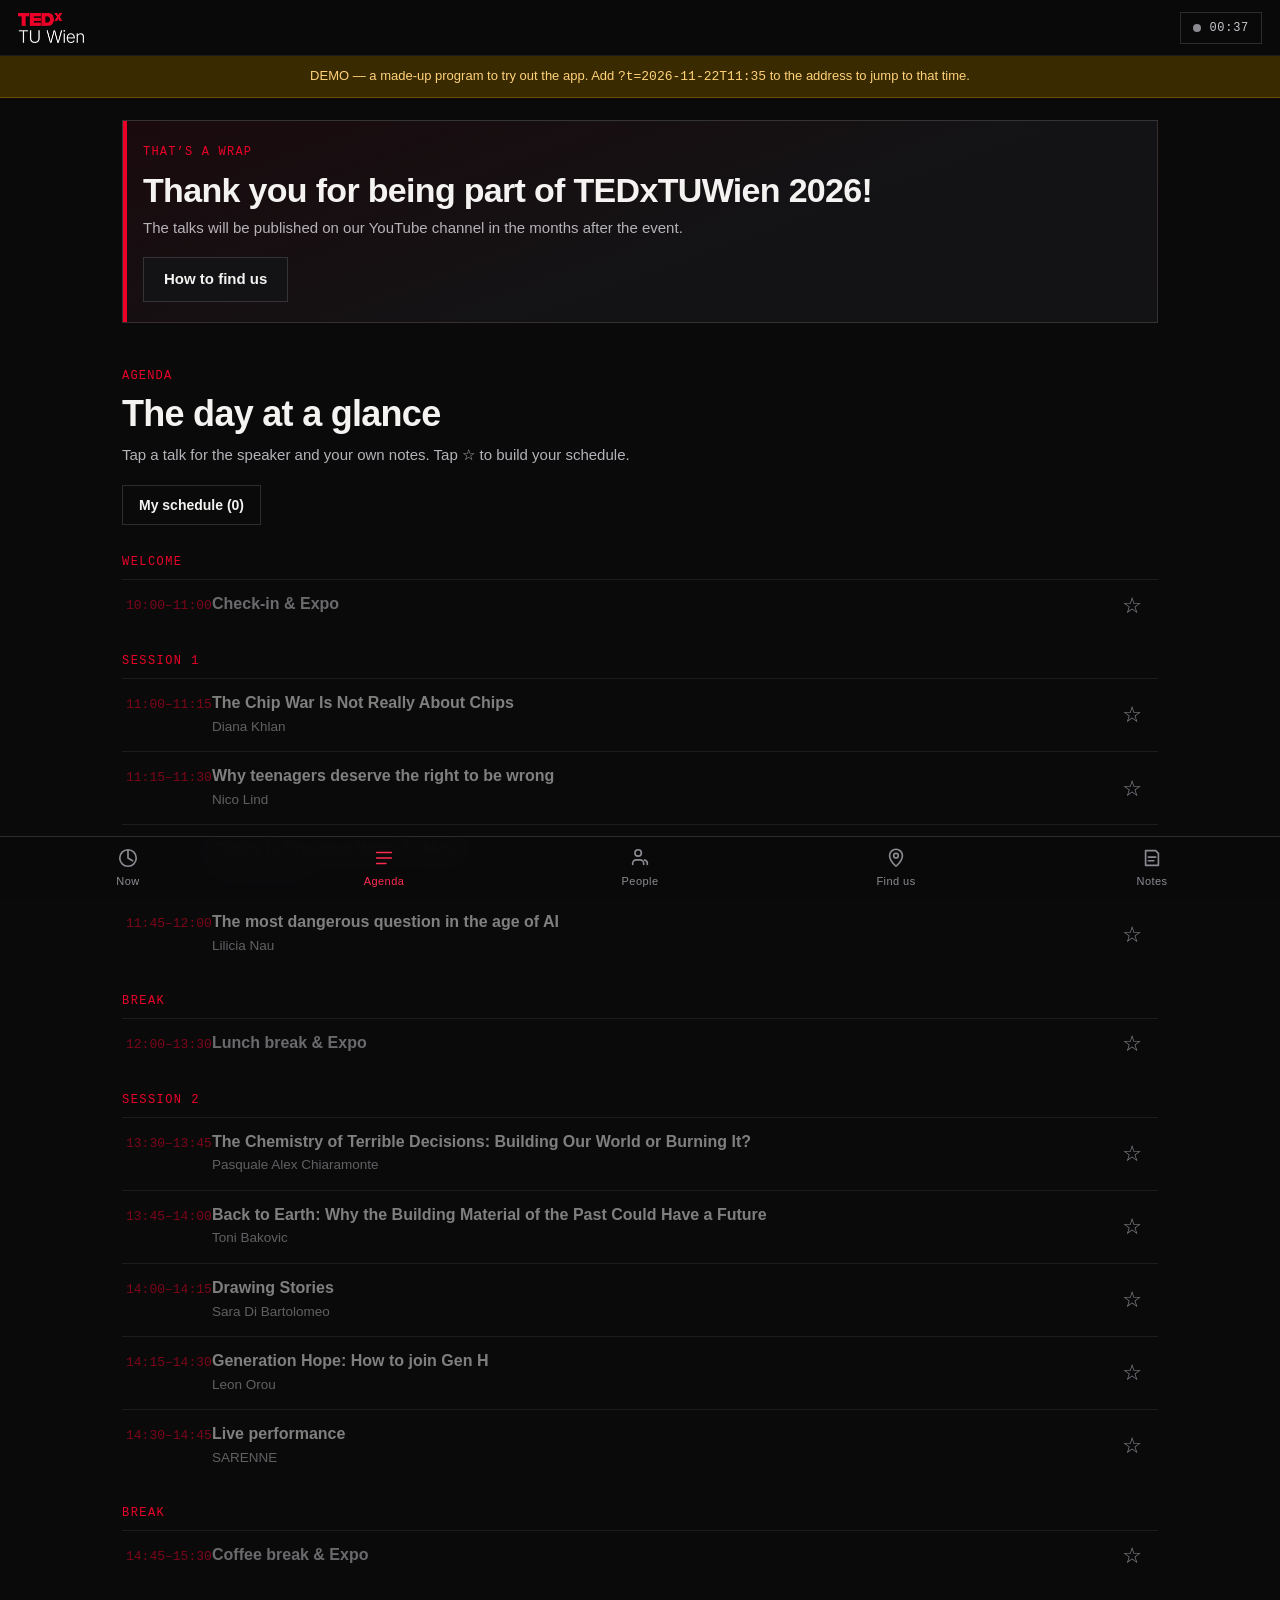
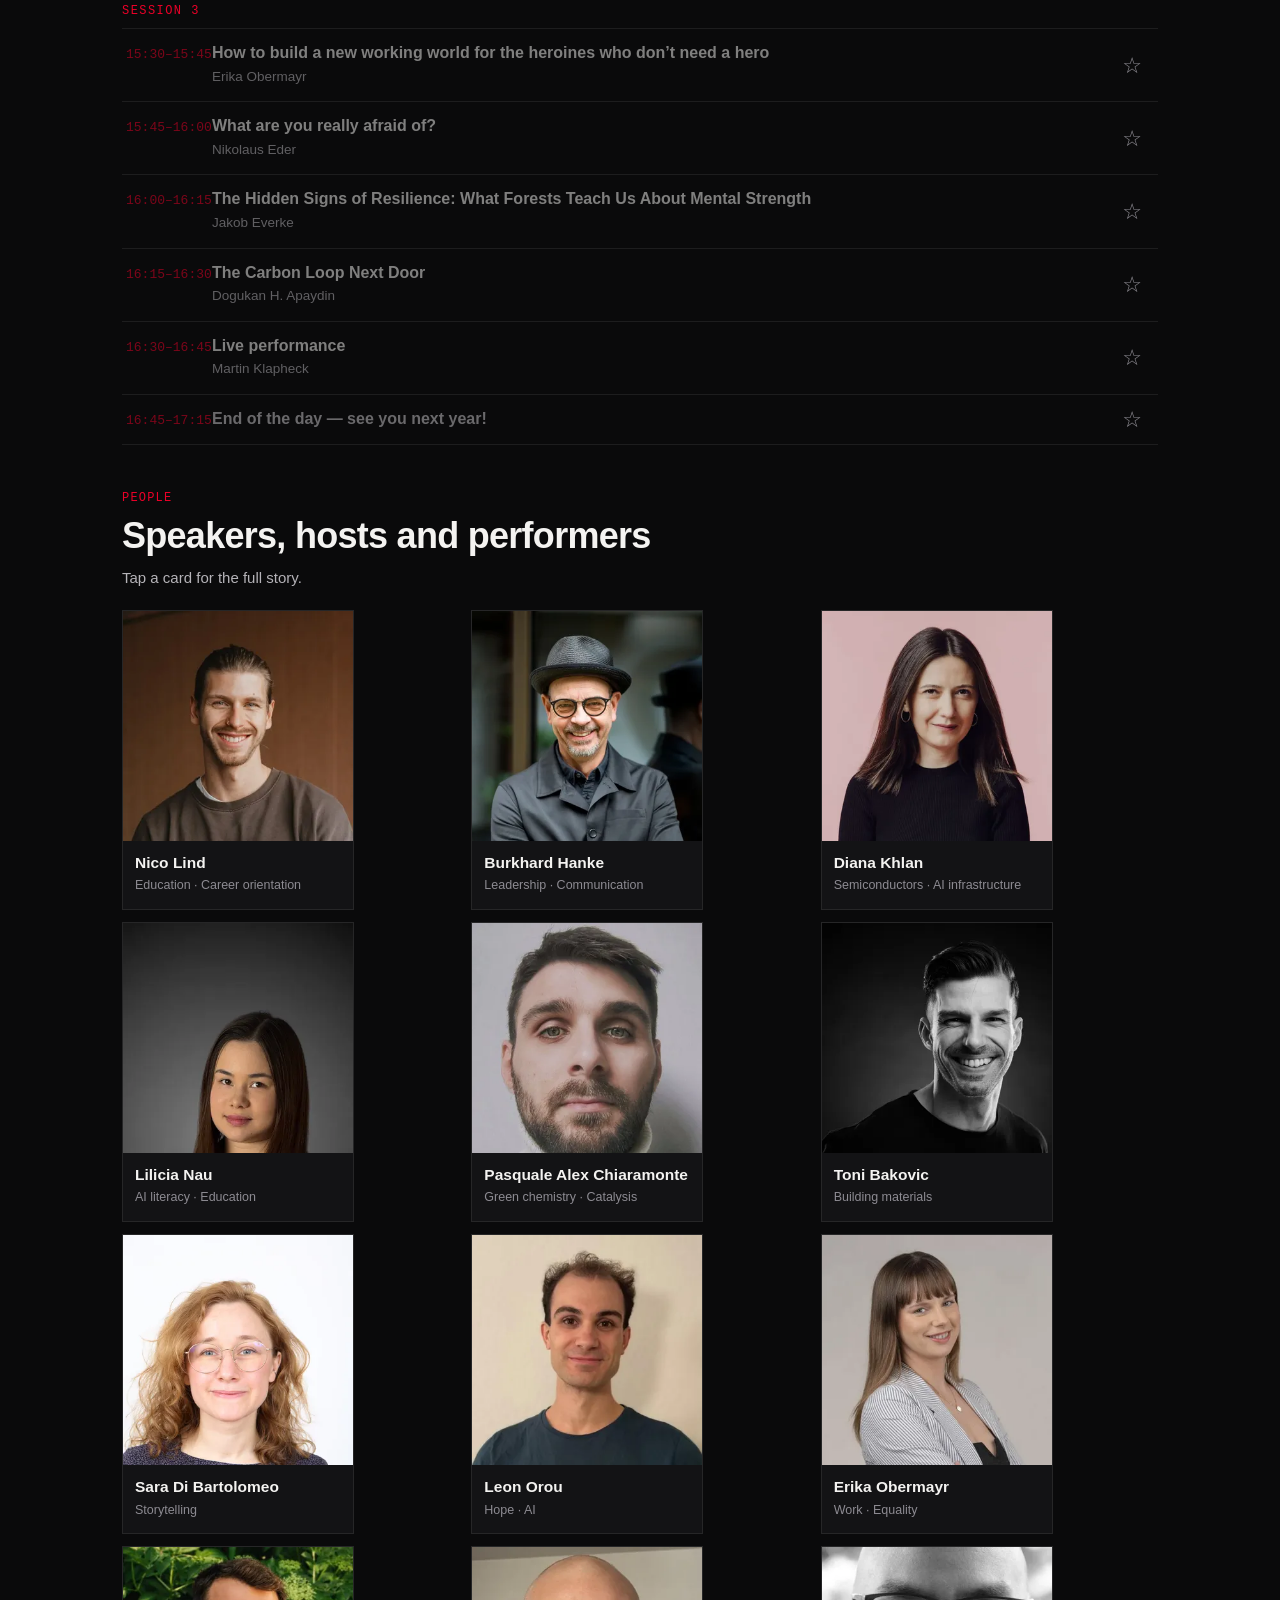
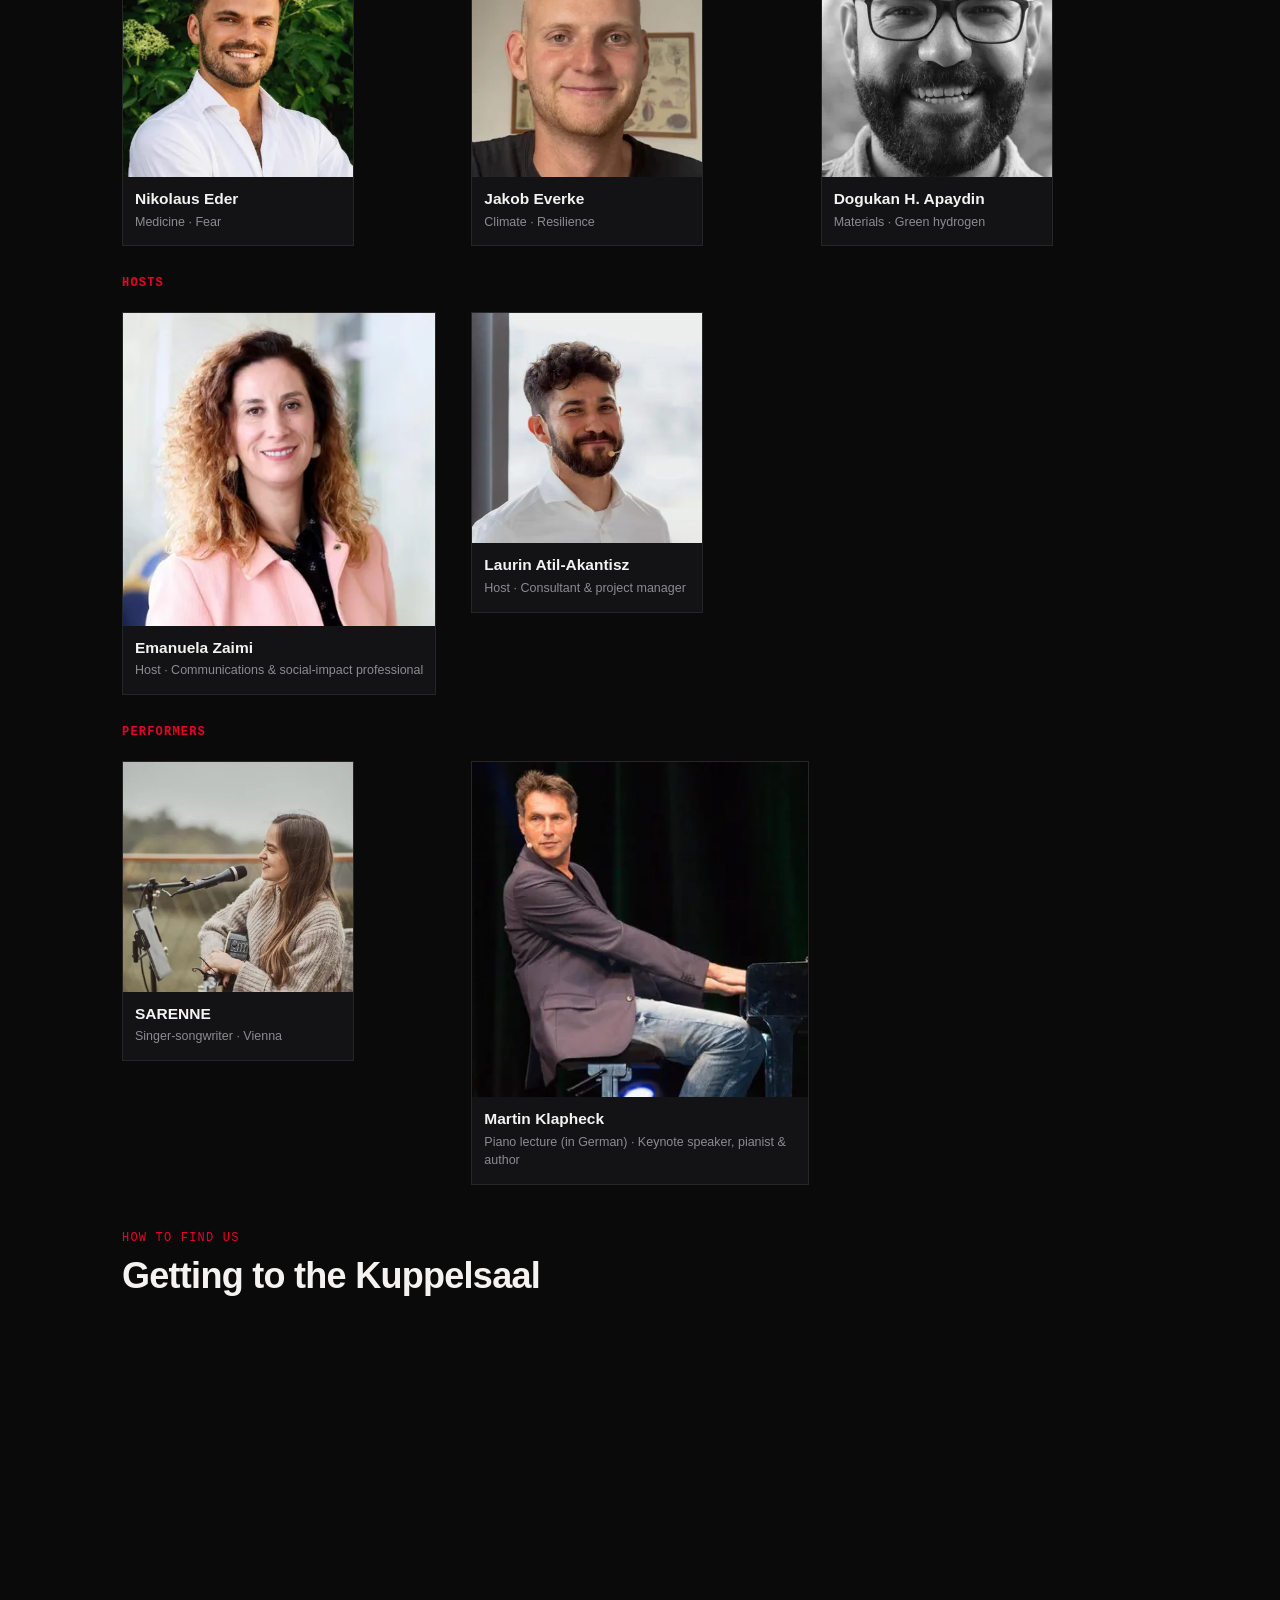
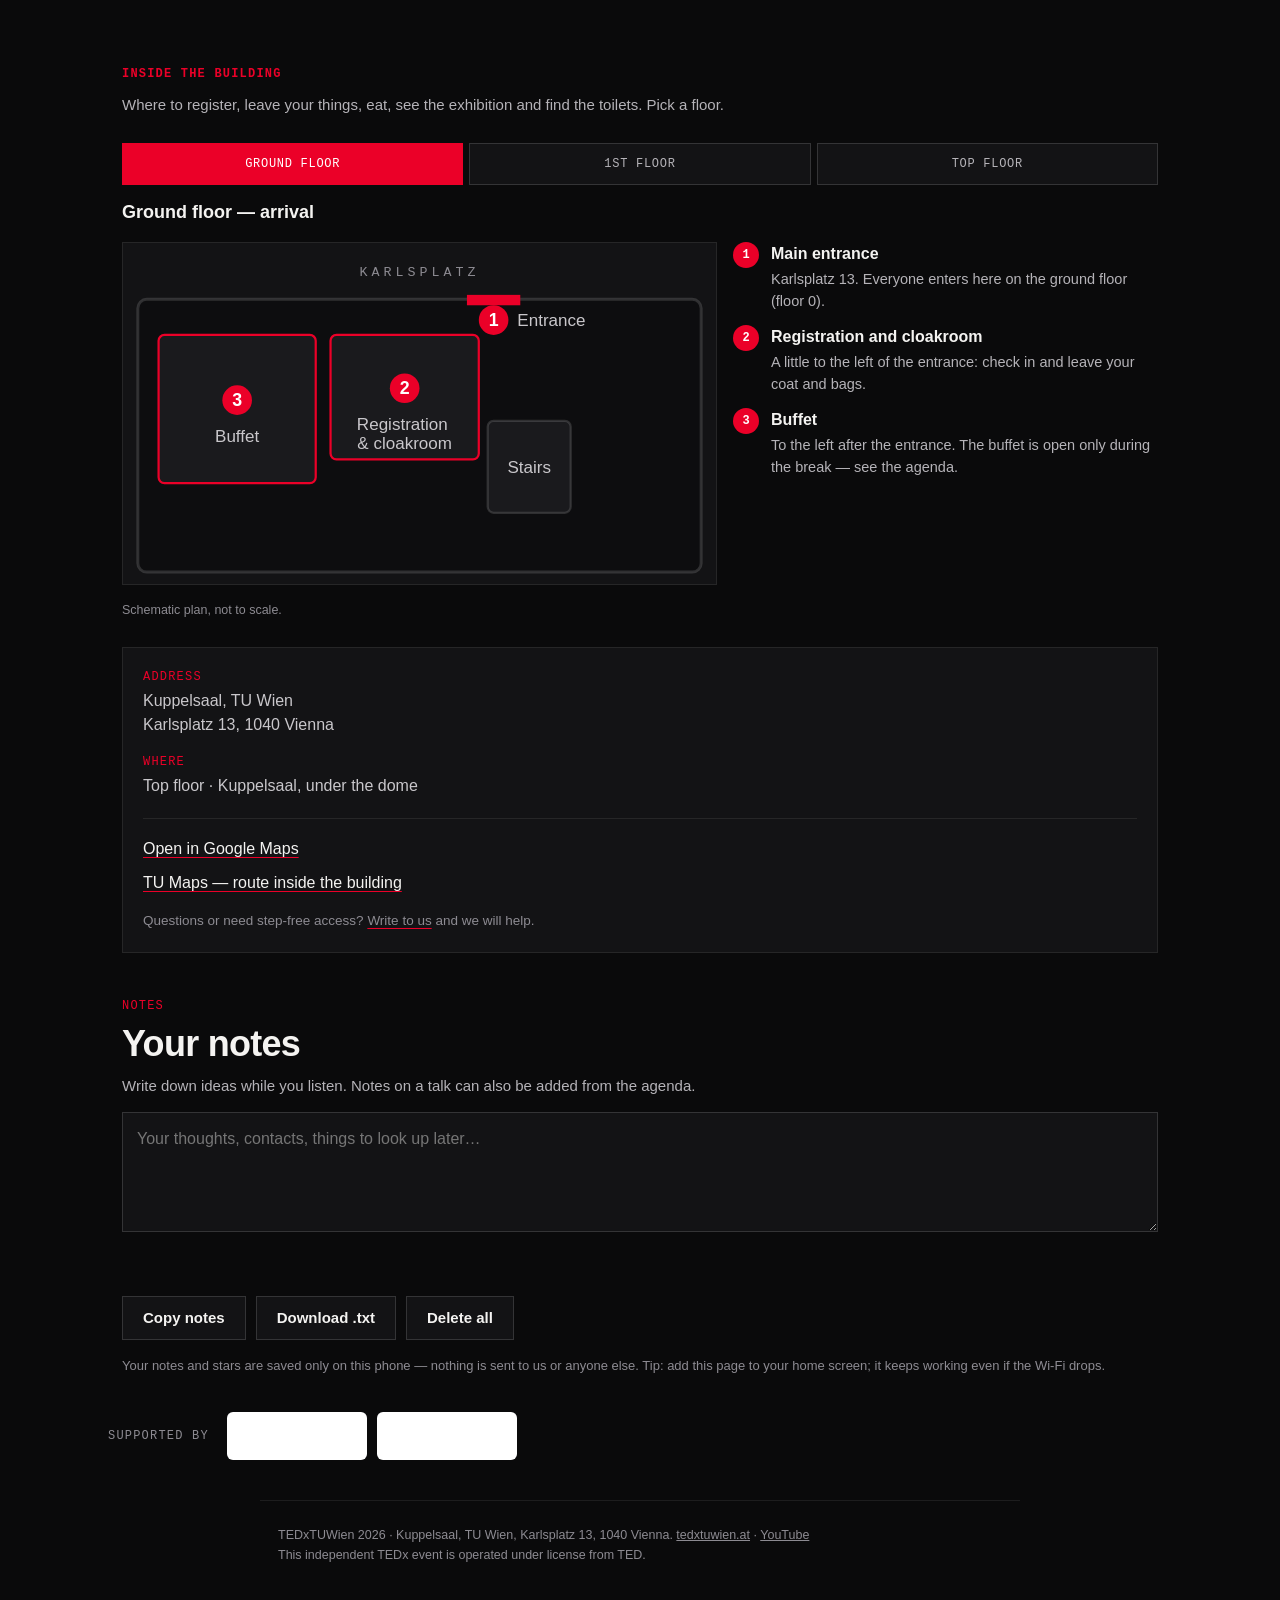
==== commit 6e7777c1: "Build of d39bf22" ====
--- a/demo/index.html
+++ b/demo/index.html
@@ -1,4 +1,4 @@
-<!DOCTYPE html><html lang="en"> <head><meta charset="utf-8"><meta name="viewport" content="width=device-width, initial-scale=1, viewport-fit=cover"><title>DEMO — TEDxTUWien program</title><meta name="description" content="Rehearsal copy of the visitor app with a made-up program."><meta name="theme-color" content="#0A0A0B"><meta name="robots" content="noindex, nofollow"><meta name="referrer" content="no-referrer"><link rel="icon" type="image/svg+xml" href="/program/favicon.svg"><link rel="apple-touch-icon" href="/program/icon-192.png"><link rel="manifest" href="/program/manifest.webmanifest"><meta http-equiv="content-security-policy" content="default-src 'none';img-src 'self' data:;font-src 'self';connect-src 'self';worker-src 'self';manifest-src 'self';form-action 'none';base-uri 'self';object-src 'none'; script-src 'self' 'sha256-xIb/Pa7FUshAu4ihwjchYcQpyCI8eS8kt40GpOAYCz8=' 'sha256-1BvDVWLr3QCC20uHhUDi27eDFVJpk1uMQJGIWKUks2I=' 'sha256-kmZE/W8I1iuTnl1b3yqzv9/DQZenPngd3NjSKMQl7y0=' 'sha256-Y8t0ntteBwH+PqGKUyjWW3CAk+BNJKSoQc0xZ68FjhM=' 'sha256-0O7iB6zr9x0r6X6eWYITC9V5q+yWCGAoFvcysBGbY9Q='; style-src 'self' 'sha256-Hw23oPs2fQQmkAXcZ7RcNHYTnBPC6nFzAL6jhCcsemM=' 'sha256-47DEQpj8HBSa+/TImW+5JCeuQeRkm5NMpJWZG3hSuFU=';"><link rel="stylesheet" href="/program/assets/Layout.6ktjTFwR.css"></head> <body data-base="/program/"> <a class="skip-link" href="#now">Skip to content</a>  <div class="app" data-app data-title="TEDxTUWien 2026" data-offset="+01:00" data-doors="2026-11-22T10:00:00+01:00"> <header class="top"> <a class="brand" href="#now" aria-label="TEDxTUWien">  <img src="/program/assets/logo-white-cropped.wTfayhI8_Z2nAzRT.webp" alt="TEDxTUWien" loading="eager" decoding="async" width="131" height="60" class="brand-img"> </a> <p class="chip" data-chip data-live="false" role="status"> <span class="dot" aria-hidden="true"></span><span data-chip-text>Vienna</span> </p> </header> <p class="demo-banner" role="note">
+<!DOCTYPE html><html lang="en"> <head><meta charset="utf-8"><meta name="viewport" content="width=device-width, initial-scale=1, viewport-fit=cover"><title>DEMO — TEDxTUWien program</title><meta name="description" content="Rehearsal copy of the visitor app with a made-up program."><meta name="theme-color" content="#0A0A0B"><meta name="robots" content="noindex, nofollow"><meta name="referrer" content="no-referrer"><link rel="icon" type="image/svg+xml" href="/favicon.svg"><link rel="apple-touch-icon" href="/icon-192.png"><link rel="manifest" href="/manifest.webmanifest"><meta http-equiv="content-security-policy" content="default-src 'none';img-src 'self' data:;font-src 'self';connect-src 'self';worker-src 'self';manifest-src 'self';form-action 'none';base-uri 'self';object-src 'none'; script-src 'self' 'sha256-xIb/Pa7FUshAu4ihwjchYcQpyCI8eS8kt40GpOAYCz8=' 'sha256-1BvDVWLr3QCC20uHhUDi27eDFVJpk1uMQJGIWKUks2I=' 'sha256-kmZE/W8I1iuTnl1b3yqzv9/DQZenPngd3NjSKMQl7y0=' 'sha256-Y8t0ntteBwH+PqGKUyjWW3CAk+BNJKSoQc0xZ68FjhM=' 'sha256-0O7iB6zr9x0r6X6eWYITC9V5q+yWCGAoFvcysBGbY9Q='; style-src 'self' 'sha256-Hw23oPs2fQQmkAXcZ7RcNHYTnBPC6nFzAL6jhCcsemM=' 'sha256-47DEQpj8HBSa+/TImW+5JCeuQeRkm5NMpJWZG3hSuFU=';"><link rel="stylesheet" href="/assets/Layout.jgF9iu4B.css"></head> <body data-base="/"> <a class="skip-link" href="#now">Skip to content</a>  <div class="app" data-app data-title="TEDxTUWien 2026" data-offset="+01:00" data-doors="2026-11-22T10:00:00+01:00"> <header class="top"> <a class="brand" href="#now" aria-label="TEDxTUWien">  <img src="/assets/logo-white-cropped.wTfayhI8_Z24B0nx.webp" alt="TEDxTUWien" loading="eager" decoding="async" width="131" height="60" class="brand-img"> </a> <p class="chip" data-chip data-live="false" role="status"> <span class="dot" aria-hidden="true"></span><span data-chip-text>Vienna</span> </p> </header> <p class="demo-banner" role="note">
 DEMO — a made-up program to try out the app. Add <code>?t=2026-11-22T11:35</code> to the
         address to jump to that time.
 </p> <main> <!-- NOW --><section id="now" class="panel now" aria-labelledby="now-title"> <div class="now-card" data-now data-phase="loading"> <p class="mono now-kicker" data-now-kicker>TEDxTUWien 2026</p> <h1 id="now-title" class="now-title" data-now-title>Program</h1> <p class="now-sub" data-now-sub>
@@ -41,7 +41,14 @@
 ☆
 </button> </li>   <li class="item" data-item data-id="demo-18" data-kind="end" data-start="2026-11-22T16:45:00+01:00" data-end="2026-11-22T17:15:00+01:00" data-title="End of the day — see you next year!" data-person data-state="upcoming"> <button type="button" class="item-main" data-open="demo-18"> <span class="time">16:45–17:15</span> <span> <span class="title">End of the day — see you next year!</span>  <span class="tag tag--live">Live now</span> <span class="tag tag--next">Up next</span> </span> </button> <button type="button" class="star" data-pick="demo-18" aria-pressed="false" aria-label="Add “End of the day — see you next year!” to my schedule">
 ☆
-</button> </li>  </ol>  </section> <!-- PEOPLE --> <section id="speakers" class="panel" aria-labelledby="speakers-title"> <p class="mono eyebrow">People</p> <h2 id="speakers-title" class="h2">Speakers, hosts and performers</h2> <p class="lead">Tap a card for the full story.</p> <ul class="people"> <li> <button type="button" class="person" data-person-open="nico">  <img src="/program/assets/nico.BfSO3BF__FTQr4.webp" srcset="/program/assets/nico.BfSO3BF__2fMX1i.webp 180w, /program/assets/nico.BfSO3BF__FTQr4.webp 360w" alt sizes="(min-width: 720px) 230px, 45vw" loading="lazy" decoding="async" width="360" height="360"> <span class="person-body"> <span class="person-name">Nico Lind</span> <span class="person-tag">Education · Career orientation</span> </span> </button> </li><li> <button type="button" class="person" data-person-open="burkhard">  <img src="/program/assets/burkhard.CeSJCN3g_Z2nGjSB.webp" srcset="/program/assets/burkhard.CeSJCN3g_Z2li2Nh.webp 180w, /program/assets/burkhard.CeSJCN3g_Z2nGjSB.webp 360w" alt sizes="(min-width: 720px) 230px, 45vw" loading="lazy" decoding="async" width="360" height="360"> <span class="person-body"> <span class="person-name">Burkhard Hanke</span> <span class="person-tag">Leadership · Communication</span> </span> </button> </li><li> <button type="button" class="person" data-person-open="diana">  <img src="/program/assets/diana.BOeBPhRZ_67I1k.webp" srcset="/program/assets/diana.BOeBPhRZ_10loX9.webp 180w, /program/assets/diana.BOeBPhRZ_67I1k.webp 360w" alt sizes="(min-width: 720px) 230px, 45vw" loading="lazy" decoding="async" width="360" height="360"> <span class="person-body"> <span class="person-name">Diana Khlan</span> <span class="person-tag">Semiconductors · AI infrastructure</span> </span> </button> </li><li> <button type="button" class="person" data-person-open="lilicia">  <img src="/program/assets/lilicia.DaMuR7Tk_22BO2j.webp" srcset="/program/assets/lilicia.DaMuR7Tk_Zp8abq.webp 180w, /program/assets/lilicia.DaMuR7Tk_22BO2j.webp 360w" alt sizes="(min-width: 720px) 230px, 45vw" loading="lazy" decoding="async" width="360" height="360"> <span class="person-body"> <span class="person-name">Lilicia Nau</span> <span class="person-tag">AI literacy · Education</span> </span> </button> </li><li> <button type="button" class="person" data-person-open="pasquale">  <img src="/program/assets/pasquale.CCpwCO5W_ZMUP4v.webp" srcset="/program/assets/pasquale.CCpwCO5W_1OvjvG.webp 180w, /program/assets/pasquale.CCpwCO5W_ZMUP4v.webp 360w" alt sizes="(min-width: 720px) 230px, 45vw" loading="lazy" decoding="async" width="360" height="360"> <span class="person-body"> <span class="person-name">Pasquale Alex Chiaramonte</span> <span class="person-tag">Green chemistry · Catalysis</span> </span> </button> </li><li> <button type="button" class="person" data-person-open="toni">  <img src="/program/assets/toni.PiwLhw51_Z18gUf4.webp" srcset="/program/assets/toni.PiwLhw51_Z16teFl.webp 180w, /program/assets/toni.PiwLhw51_Z18gUf4.webp 360w" alt sizes="(min-width: 720px) 230px, 45vw" loading="lazy" decoding="async" width="360" height="360"> <span class="person-body"> <span class="person-name">Toni Bakovic</span> <span class="person-tag">Building materials</span> </span> </button> </li><li> <button type="button" class="person" data-person-open="sara">  <img src="/program/assets/sara.DInoAD97_2t7c1l.webp" srcset="/program/assets/sara.DInoAD97_2uTRA4.webp 180w, /program/assets/sara.DInoAD97_2t7c1l.webp 360w" alt sizes="(min-width: 720px) 230px, 45vw" loading="lazy" decoding="async" width="360" height="360"> <span class="person-body"> <span class="person-name">Sara Di Bartolomeo</span> <span class="person-tag">Storytelling</span> </span> </button> </li><li> <button type="button" class="person" data-person-open="leon">  <img src="/program/assets/leon.BKmVYDKj_Nw9pd.webp" srcset="/program/assets/leon.BKmVYDKj_2npfYr.webp 180w, /program/assets/leon.BKmVYDKj_Nw9pd.webp 360w" alt sizes="(min-width: 720px) 230px, 45vw" loading="lazy" decoding="async" width="360" height="360"> <span class="person-body"> <span class="person-name">Leon Orou</span> <span class="person-tag">Hope · AI</span> </span> </button> </li><li> <button type="button" class="person" data-person-open="erika">  <img src="/program/assets/erika.MjvDwOD-_B0Qly.webp" srcset="/program/assets/erika.MjvDwOD-_Z1vYFCd.webp 180w, /program/assets/erika.MjvDwOD-_B0Qly.webp 360w" alt sizes="(min-width: 720px) 230px, 45vw" loading="lazy" decoding="async" width="360" height="360"> <span class="person-body"> <span class="person-name">Erika Obermayr</span> <span class="person-tag">Work · Equality</span> </span> </button> </li><li> <button type="button" class="person" data-person-open="nikolaus">  <img src="/program/assets/nikolaus.mUinv9Qx_mzicg.webp" srcset="/program/assets/nikolaus.mUinv9Qx_Z25aG1t.webp 180w, /program/assets/nikolaus.mUinv9Qx_mzicg.webp 360w" alt sizes="(min-width: 720px) 230px, 45vw" loading="lazy" decoding="async" width="360" height="360"> <span class="person-body"> <span class="person-name">Nikolaus Eder</span> <span class="person-tag">Medicine · Fear</span> </span> </button> </li><li> <button type="button" class="person" data-person-open="jakob">  <img src="/program/assets/jakob.BzuIICod_1fuggg.webp" srcset="/program/assets/jakob.BzuIICod_ZRvgHv.webp 180w, /program/assets/jakob.BzuIICod_1fuggg.webp 360w" alt sizes="(min-width: 720px) 230px, 45vw" loading="lazy" decoding="async" width="360" height="360"> <span class="person-body"> <span class="person-name">Jakob Everke</span> <span class="person-tag">Climate · Resilience</span> </span> </button> </li><li> <button type="button" class="person" data-person-open="dogukan">  <img src="/program/assets/dogukan.DpOug6Vc_Z1oOtqP.webp" srcset="/program/assets/dogukan.DpOug6Vc_ZuAMu1.webp 180w, /program/assets/dogukan.DpOug6Vc_Z1oOtqP.webp 360w" alt sizes="(min-width: 720px) 230px, 45vw" loading="lazy" decoding="async" width="360" height="360"> <span class="person-body"> <span class="person-name">Dogukan H. Apaydin</span> <span class="person-tag">Materials · Green hydrogen</span> </span> </button> </li> </ul>  <h3 class="mono people-group">Hosts</h3> <ul class="people"> <li> <button type="button" class="person" data-person-open="emanuela">  <img src="/program/assets/emanuela.C_ifdrKU_ZhTL5P.webp" srcset="/program/assets/emanuela.C_ifdrKU_2kwnum.webp 180w, /program/assets/emanuela.C_ifdrKU_ZhTL5P.webp 360w" alt sizes="(min-width: 720px) 230px, 45vw" loading="lazy" decoding="async" width="360" height="360"> <span class="person-body"> <span class="person-name">Emanuela Zaimi</span> <span class="person-tag">Host · Communications &amp; social-impact professional</span> </span> </button> </li><li> <button type="button" class="person" data-person-open="laurin">  <img src="/program/assets/laurin.n71R1qe7_Z24Pw3p.webp" srcset="/program/assets/laurin.n71R1qe7_Z232PtG.webp 180w, /program/assets/laurin.n71R1qe7_Z24Pw3p.webp 360w" alt sizes="(min-width: 720px) 230px, 45vw" loading="lazy" decoding="async" width="360" height="360"> <span class="person-body"> <span class="person-name">Laurin Atil-Akantisz</span> <span class="person-tag">Host · Consultant &amp; project manager</span> </span> </button> </li> </ul>  <h3 class="mono people-group">Performers</h3> <ul class="people"> <li> <button type="button" class="person" data-person-open="sarenne">  <img src="/program/assets/sarenne.DZHOQEmE_Z1bxlW3.webp" srcset="/program/assets/sarenne.DZHOQEmE_ZhjF0e.webp 180w, /program/assets/sarenne.DZHOQEmE_Z1bxlW3.webp 360w" alt sizes="(min-width: 720px) 230px, 45vw" loading="lazy" decoding="async" width="360" height="360"> <span class="person-body"> <span class="person-name">SARENNE</span> <span class="person-tag">Singer-songwriter · Vienna</span> </span> </button> </li><li> <button type="button" class="person" data-person-open="martin">  <img src="/program/assets/martin.CmvE4E84_ZQrE9b.webp" srcset="/program/assets/martin.CmvE4E84_ZODXzs.webp 180w, /program/assets/martin.CmvE4E84_ZQrE9b.webp 360w" alt sizes="(min-width: 720px) 230px, 45vw" loading="lazy" decoding="async" width="360" height="360"> <span class="person-body"> <span class="person-name">Martin Klapheck</span> <span class="person-tag">Piano lecture (in German) · Keynote speaker, pianist &amp; author</span> </span> </button> </li> </ul>  </section> <!-- FIND US --> <section id="find" class="panel" aria-labelledby="find-title"> <p class="mono eyebrow">How to find us</p> <h2 id="find-title" class="h2">Getting to the Kuppelsaal</h2> <ol class="route" data-reveal> <li class="step"> <span class="step-dot" aria-hidden="true"> 1 </span> <div> <h3 class="step-title">Arrive at Karlsplatz</h3> <p class="step-text">The U-Bahn lines U1, U2 and U4 stop at Karlsplatz, right next to the TU Wien main building.</p> </div> </li><li class="step"> <span class="step-dot" aria-hidden="true"> 2 </span> <div> <h3 class="step-title">Find the main building</h3> <p class="step-text">TU Wien, Karlsplatz 13, 1040 Vienna — enter through the main entrance.</p> </div> </li><li class="step"> <span class="step-dot" aria-hidden="true"> 3 </span> <div> <h3 class="step-title">Go up to the Kuppelsaal</h3> <p class="step-text">The hall is in Stiege 1 on the 4th floor, right under the dome.</p> </div> </li><li class="step"> <span class="step-dot" aria-hidden="true"> 4 </span> <div> <h3 class="step-title">Check in and enjoy</h3> <p class="step-text">Doors open at 10:00, the first session starts at 11:00.</p> </div> </li> </ol> <aside class="facts"> <dl> <div> <dt class="mono">Address</dt> <dd> Kuppelsaal, TU Wien<br> Karlsplatz 13, 1040 Vienna </dd> </div> <div> <dt class="mono">Where</dt> <dd>Stiege 1 · 4th floor · under the dome</dd> </div> <div> <dt class="mono">Doors</dt> <dd>10:00 — first session at 11:00</dd> </div> </dl> <ul class="links"> <li> <a href="https://www.google.com/maps/search/?api=1&amp;query=Kuppelsaal+TU+Wien+Karlsplatz+13+1040+Wien" target="_blank" rel="noopener noreferrer">Open in Google Maps</a> </li> <li> <a href="https://maps.tuwien.ac.at/?q=AA0448" target="_blank" rel="noopener noreferrer">
+</button> </li>  </ol>  </section> <!-- PEOPLE --> <section id="speakers" class="panel" aria-labelledby="speakers-title"> <p class="mono eyebrow">People</p> <h2 id="speakers-title" class="h2">Speakers, hosts and performers</h2> <p class="lead">Tap a card for the full story.</p> <ul class="people"> <li> <button type="button" class="person" data-person-open="nico">  <img src="/assets/nico.BfSO3BF__Z1v5nz7.webp" srcset="/assets/nico.BfSO3BF__Z147Bfm.webp 180w, /assets/nico.BfSO3BF__Z1v5nz7.webp 360w" alt sizes="(min-width: 720px) 230px, 45vw" loading="lazy" decoding="async" width="360" height="360"> <span class="person-body"> <span class="person-name">Nico Lind</span> <span class="person-tag">Education · Career orientation</span> </span> </button> </li><li> <button type="button" class="person" data-person-open="burkhard">  <img src="/assets/burkhard.CeSJCN3g_88uEK.webp" srcset="/assets/burkhard.CeSJCN3g_7hyvH.webp 180w, /assets/burkhard.CeSJCN3g_88uEK.webp 360w" alt sizes="(min-width: 720px) 230px, 45vw" loading="lazy" decoding="async" width="360" height="360"> <span class="person-body"> <span class="person-name">Burkhard Hanke</span> <span class="person-tag">Leadership · Communication</span> </span> </button> </li><li> <button type="button" class="person" data-person-open="diana">  <img src="/assets/diana.BOeBPhRZ_1RQ8oX.webp" srcset="/assets/diana.BOeBPhRZ_1hAgNO.webp 180w, /assets/diana.BOeBPhRZ_1RQ8oX.webp 360w" alt sizes="(min-width: 720px) 230px, 45vw" loading="lazy" decoding="async" width="360" height="360"> <span class="person-body"> <span class="person-name">Diana Khlan</span> <span class="person-tag">Semiconductors · AI infrastructure</span> </span> </button> </li><li> <button type="button" class="person" data-person-open="lilicia">  <img src="/assets/lilicia.DaMuR7Tk_Z17UVVl.webp" srcset="/assets/lilicia.DaMuR7Tk_Lhsgh.webp 180w, /assets/lilicia.DaMuR7Tk_Z17UVVl.webp 360w" alt sizes="(min-width: 720px) 230px, 45vw" loading="lazy" decoding="async" width="360" height="360"> <span class="person-body"> <span class="person-name">Lilicia Nau</span> <span class="person-tag">AI literacy · Education</span> </span> </button> </li><li> <button type="button" class="person" data-person-open="pasquale">  <img src="/assets/pasquale.CCpwCO5W_22agNW.webp" srcset="/assets/pasquale.CCpwCO5W_Z18NrMm.webp 180w, /assets/pasquale.CCpwCO5W_22agNW.webp 360w" alt sizes="(min-width: 720px) 230px, 45vw" loading="lazy" decoding="async" width="360" height="360"> <span class="person-body"> <span class="person-name">Pasquale Alex Chiaramonte</span> <span class="person-tag">Green chemistry · Catalysis</span> </span> </button> </li><li> <button type="button" class="person" data-person-open="toni">  <img src="/assets/toni.PiwLhw51_Z1CAivj.webp" srcset="/assets/toni.PiwLhw51_Nleqv.webp 180w, /assets/toni.PiwLhw51_Z1CAivj.webp 360w" alt sizes="(min-width: 720px) 230px, 45vw" loading="lazy" decoding="async" width="360" height="360"> <span class="person-body"> <span class="person-name">Toni Bakovic</span> <span class="person-tag">Building materials</span> </span> </button> </li><li> <button type="button" class="person" data-person-open="sara">  <img src="/assets/sara.DInoAD97_1Fo21g.webp" srcset="/assets/sara.DInoAD97_ZWQyPQ.webp 180w, /assets/sara.DInoAD97_1Fo21g.webp 360w" alt sizes="(min-width: 720px) 230px, 45vw" loading="lazy" decoding="async" width="360" height="360"> <span class="person-body"> <span class="person-name">Sara Di Bartolomeo</span> <span class="person-tag">Storytelling</span> </span> </button> </li><li> <button type="button" class="person" data-person-open="leon">  <img src="/assets/leon.BKmVYDKj_12iE1h.webp" srcset="/assets/leon.BKmVYDKj_1tgql2.webp 180w, /assets/leon.BKmVYDKj_12iE1h.webp 360w" alt sizes="(min-width: 720px) 230px, 45vw" loading="lazy" decoding="async" width="360" height="360"> <span class="person-body"> <span class="person-name">Leon Orou</span> <span class="person-tag">Hope · AI</span> </span> </button> </li><li> <button type="button" class="person" data-person-open="erika">  <img src="/assets/erika.MjvDwOD-_2vWgmE.webp" srcset="/assets/erika.MjvDwOD-_WHrfG.webp 180w, /assets/erika.MjvDwOD-_2vWgmE.webp 360w" alt sizes="(min-width: 720px) 230px, 45vw" loading="lazy" decoding="async" width="360" height="360"> <span class="person-body"> <span class="person-name">Erika Obermayr</span> <span class="person-tag">Work · Equality</span> </span> </button> </li><li> <button type="button" class="person" data-person-open="nikolaus">  <img src="/assets/nikolaus.mUinv9Qx_ZtC731.webp" srcset="/assets/nikolaus.mUinv9Qx_1pAi9B.webp 180w, /assets/nikolaus.mUinv9Qx_ZtC731.webp 360w" alt sizes="(min-width: 720px) 230px, 45vw" loading="lazy" decoding="async" width="360" height="360"> <span class="person-body"> <span class="person-name">Nikolaus Eder</span> <span class="person-tag">Medicine · Fear</span> </span> </button> </li><li> <button type="button" class="person" data-person-open="jakob">  <img src="/assets/jakob.BzuIICod_Z1TKswz.webp" srcset="/assets/jakob.BzuIICod_1BbQao.webp 180w, /assets/jakob.BzuIICod_Z1TKswz.webp 360w" alt sizes="(min-width: 720px) 230px, 45vw" loading="lazy" decoding="async" width="360" height="360"> <span class="person-body"> <span class="person-name">Jakob Everke</span> <span class="person-tag">Climate · Resilience</span> </span> </button> </li><li> <button type="button" class="person" data-person-open="dogukan">  <img src="/assets/dogukan.DpOug6Vc_2xjwq.webp" srcset="/assets/dogukan.DpOug6Vc_ZxHx3I.webp 180w, /assets/dogukan.DpOug6Vc_2xjwq.webp 360w" alt sizes="(min-width: 720px) 230px, 45vw" loading="lazy" decoding="async" width="360" height="360"> <span class="person-body"> <span class="person-name">Dogukan H. Apaydin</span> <span class="person-tag">Materials · Green hydrogen</span> </span> </button> </li> </ul>  <h3 class="mono people-group">Hosts</h3> <ul class="people"> <li> <button type="button" class="person" data-person-open="emanuela">  <img src="/assets/emanuela.C_ifdrKU_Z197bl7.webp" srcset="/assets/emanuela.C_ifdrKU_K6dQv.webp 180w, /assets/emanuela.C_ifdrKU_Z197bl7.webp 360w" alt sizes="(min-width: 720px) 230px, 45vw" loading="lazy" decoding="async" width="360" height="360"> <span class="person-body"> <span class="person-name">Emanuela Zaimi</span> <span class="person-tag">Host · Communications &amp; social-impact professional</span> </span> </button> </li><li> <button type="button" class="person" data-person-open="laurin">  <img src="/assets/laurin.n71R1qe7_1p8Aum.webp" srcset="/assets/laurin.n71R1qe7_Z1e70mK.webp 180w, /assets/laurin.n71R1qe7_1p8Aum.webp 360w" alt sizes="(min-width: 720px) 230px, 45vw" loading="lazy" decoding="async" width="360" height="360"> <span class="person-body"> <span class="person-name">Laurin Atil-Akantisz</span> <span class="person-tag">Host · Consultant &amp; project manager</span> </span> </button> </li> </ul>  <h3 class="mono people-group">Performers</h3> <ul class="people"> <li> <button type="button" class="person" data-person-open="sarenne">  <img src="/assets/sarenne.DZHOQEmE_fOr1d.webp" srcset="/assets/sarenne.DZHOQEmE_ZkqpyV.webp 180w, /assets/sarenne.DZHOQEmE_fOr1d.webp 360w" alt sizes="(min-width: 720px) 230px, 45vw" loading="lazy" decoding="async" width="360" height="360"> <span class="person-body"> <span class="person-name">SARENNE</span> <span class="person-tag">Singer-songwriter · Vienna</span> </span> </button> </li><li> <button type="button" class="person" data-person-open="martin">  <img src="/assets/martin.CmvE4E84_Z2rEFpl.webp" srcset="/assets/martin.CmvE4E84_ZI8sw.webp 180w, /assets/martin.CmvE4E84_Z2rEFpl.webp 360w" alt sizes="(min-width: 720px) 230px, 45vw" loading="lazy" decoding="async" width="360" height="360"> <span class="person-body"> <span class="person-name">Martin Klapheck</span> <span class="person-tag">Piano lecture (in German) · Keynote speaker, pianist &amp; author</span> </span> </button> </li> </ul>  </section> <!-- FIND US --> <section id="find" class="panel" aria-labelledby="find-title"> <p class="mono eyebrow">How to find us</p> <h2 id="find-title" class="h2">Getting to the Kuppelsaal</h2> <ol class="route" data-reveal> <li class="step"> <span class="step-dot" aria-hidden="true"> 1 </span> <div> <h3 class="step-title">Arrive at Karlsplatz</h3> <p class="step-text">The U-Bahn lines U1, U2 and U4 stop at Karlsplatz, right next to the TU Wien main building.</p> </div> </li><li class="step"> <span class="step-dot" aria-hidden="true"> 2 </span> <div> <h3 class="step-title">Enter the main building</h3> <p class="step-text">TU Wien, Karlsplatz 13, 1040 Vienna. The entrance is on the ground floor (floor 0).</p> </div> </li><li class="step"> <span class="step-dot" aria-hidden="true"> 3 </span> <div> <h3 class="step-title">Register and leave your things</h3> <p class="step-text">Registration and the cloakroom are a little to the left of the entrance. The buffet is further left.</p> </div> </li><li class="step"> <span class="step-dot" aria-hidden="true"> 4 </span> <div> <h3 class="step-title">Go up to the Kuppelsaal</h3> <p class="step-text">The hall is on the top floor, right under the dome. The exhibition is on the 1st floor on the way.</p> </div> </li> </ol> <h3 class="mono guide-eyebrow">Inside the building</h3> <p class="lead">
+Where to register, leave your things, eat, see the exhibition and find the toilets. Pick a
+        floor.
+</p> <div class="floors"> <input type="radio" name="floor" id="fl-f0" checked><input type="radio" name="floor" id="fl-f1"><input type="radio" name="floor" id="fl-f4"> <div class="floor-tabs"> <label class="floor-tab" for="fl-f0"> Ground floor </label><label class="floor-tab" for="fl-f1"> 1st floor </label><label class="floor-tab" for="fl-f4"> Top floor </label> </div> <div class="floor-panels"> <section class="floor-panel" id="p-f0" aria-label="Ground floor — arrival"> <h4 class="floor-title">Ground floor — arrival</h4> <svg class="map" viewBox="0 0 400 230" role="img" aria-label="Schematic plan of the floor"> <text class="map-street" x="200" y="22" text-anchor="middle">KARLSPLATZ</text> <rect class="map-wall" x="10" y="38" width="380" height="184" rx="6"></rect>  <rect class="map-door" x="232" y="35" width="36" height="7"></rect> <circle class="map-pin" cx="250" cy="52" r="10"></circle> <text class="map-pin-n" x="250" y="56" text-anchor="middle">
+1
+</text> <text class="map-label" x="266" y="56">
+Entrance
+</text>   <rect class="map-zone map-zone--hl" x="140" y="62" width="100" height="84" rx="4"></rect> <text class="map-label" x="190" y="126" text-anchor="middle"> <tspan x="190" dy="0"> Registration </tspan><tspan x="190" dy="13"> &amp; cloakroom </tspan> </text>  <circle class="map-pin" cx="190" cy="98" r="10"></circle> <text class="map-pin-n" x="190" y="102" text-anchor="middle"> 2 </text>   <rect class="map-zone map-zone--hl" x="24" y="62" width="106" height="100" rx="4"></rect> <text class="map-label" x="77" y="134" text-anchor="middle"> <tspan x="77" dy="0"> Buffet </tspan> </text>  <circle class="map-pin" cx="77" cy="106" r="10"></circle> <text class="map-pin-n" x="77" y="110" text-anchor="middle"> 3 </text>   <rect class="map-zone" x="246" y="120" width="56" height="62" rx="4"></rect> <text class="map-label" x="274" y="155" text-anchor="middle"> <tspan x="274" dy="0"> Stairs </tspan> </text>   </svg> <ol class="places"> <li class="place"> <span class="place-n" aria-hidden="true"> 1 </span> <div> <p class="place-title">Main entrance</p> <p class="place-text">Karlsplatz 13. Everyone enters here on the ground floor (floor 0).</p> </div> </li><li class="place"> <span class="place-n" aria-hidden="true"> 2 </span> <div> <p class="place-title">Registration and cloakroom</p> <p class="place-text">A little to the left of the entrance: check in and leave your coat and bags.</p> </div> </li><li class="place"> <span class="place-n" aria-hidden="true"> 3 </span> <div> <p class="place-title">Buffet</p> <p class="place-text">To the left after the entrance. The buffet is open only during the break — see the agenda.</p> </div> </li> </ol> <p class="map-note">Schematic plan, not to scale.</p> </section><section class="floor-panel" id="p-f1" aria-label="1st floor — exhibition"> <h4 class="floor-title">1st floor — exhibition</h4> <svg class="map" viewBox="0 0 400 230" role="img" aria-label="Schematic plan of the floor"> <text class="map-street" x="200" y="22" text-anchor="middle">KARLSPLATZ</text> <rect class="map-wall" x="10" y="38" width="380" height="184" rx="6"></rect>   <rect class="map-zone map-zone--hl" x="28" y="62" width="226" height="140" rx="4"></rect> <text class="map-label" x="141" y="154" text-anchor="middle"> <tspan x="141" dy="0"> Exhibition </tspan> </text>  <circle class="map-pin" cx="141" cy="126" r="10"></circle> <text class="map-pin-n" x="141" y="130" text-anchor="middle"> 1 </text>   <rect class="map-zone" x="312" y="62" width="60" height="52" rx="4"></rect> <text class="map-label" x="342" y="110" text-anchor="middle"> <tspan x="342" dy="0"> Toilets </tspan> </text>  <circle class="map-pin" cx="342" cy="82" r="10"></circle> <text class="map-pin-n" x="342" y="86" text-anchor="middle"> 2 </text>   <rect class="map-zone" x="264" y="130" width="56" height="62" rx="4"></rect> <text class="map-label" x="292" y="165" text-anchor="middle"> <tspan x="292" dy="0"> Stairs </tspan> </text>   </svg> <ol class="places"> <li class="place"> <span class="place-n" aria-hidden="true"> 1 </span> <div> <p class="place-title">Exhibition</p> <p class="place-text">Open in parallel to the sessions. Visit all exhibitors and talk to them in person.</p> </div> </li><li class="place"> <span class="place-n" aria-hidden="true"> 2 </span> <div> <p class="place-title">Toilets</p> <p class="place-text">On this floor.</p> </div> </li> </ol> <p class="map-note">Schematic plan, not to scale.</p> </section><section class="floor-panel" id="p-f4" aria-label="Top floor — Kuppelsaal"> <h4 class="floor-title">Top floor — Kuppelsaal</h4> <svg class="map" viewBox="0 0 400 230" role="img" aria-label="Schematic plan of the floor"> <text class="map-street" x="200" y="22" text-anchor="middle">KARLSPLATZ</text> <rect class="map-wall" x="10" y="38" width="380" height="184" rx="6"></rect>   <rect class="map-zone map-zone--hl" x="94" y="62" width="214" height="148" rx="4"></rect> <text class="map-label" x="201" y="158" text-anchor="middle"> <tspan x="201" dy="0"> Kuppelsaal </tspan> </text>  <circle class="map-pin" cx="201" cy="130" r="10"></circle> <text class="map-pin-n" x="201" y="134" text-anchor="middle"> 1 </text>   <rect class="map-zone" x="22" y="62" width="62" height="70" rx="4"></rect> <text class="map-label" x="53" y="119" text-anchor="middle"> <tspan x="53" dy="0"> Backstage </tspan> </text>  <circle class="map-pin" cx="53" cy="91" r="10"></circle> <text class="map-pin-n" x="53" y="95" text-anchor="middle"> 2 </text>   <rect class="map-zone" x="320" y="62" width="60" height="52" rx="4"></rect> <text class="map-label" x="350" y="110" text-anchor="middle"> <tspan x="350" dy="0"> Toilets </tspan> </text>  <circle class="map-pin" cx="350" cy="82" r="10"></circle> <text class="map-pin-n" x="350" y="86" text-anchor="middle"> 3 </text>   <rect class="map-zone" x="320" y="130" width="60" height="62" rx="4"></rect> <text class="map-label" x="350" y="165" text-anchor="middle"> <tspan x="350" dy="0"> Stairs </tspan> </text>   </svg> <ol class="places"> <li class="place"> <span class="place-n" aria-hidden="true"> 1 </span> <div> <p class="place-title">Kuppelsaal</p> <p class="place-text">The event itself: all talks and performances, under the dome.</p> </div> </li><li class="place"> <span class="place-n" aria-hidden="true"> 2 </span> <div> <p class="place-title">Backstage room</p> <p class="place-text">For the speakers and performers (make-up and waiting).</p> </div> </li><li class="place"> <span class="place-n" aria-hidden="true"> 3 </span> <div> <p class="place-title">Toilets</p> <p class="place-text">On this floor.</p> </div> </li> </ol> <p class="map-note">Schematic plan, not to scale.</p> </section> </div> </div> <aside class="facts"> <dl> <div> <dt class="mono">Address</dt> <dd> Kuppelsaal, TU Wien<br> Karlsplatz 13, 1040 Vienna </dd> </div> <div> <dt class="mono">Where</dt> <dd>Top floor · Kuppelsaal, under the dome</dd> </div> </dl> <ul class="links"> <li> <a href="https://www.google.com/maps/search/?api=1&amp;query=Kuppelsaal+TU+Wien+Karlsplatz+13+1040+Wien" target="_blank" rel="noopener noreferrer">Open in Google Maps</a> </li> <li> <a href="https://maps.tuwien.ac.at/?q=AA0448" target="_blank" rel="noopener noreferrer">
 TU Maps — route inside the building
 </a> </li> </ul> <p class="help">
 Questions or need step-free access? <a href="mailto:office@tedxtuwien.at">Write to us</a> and we
@@ -51,6 +58,6 @@
 </p> <label class="sr-only" for="note-general">General notes</label> <textarea id="note-general" class="note-box" data-note-general maxlength="5000" placeholder="Your thoughts, contacts, things to look up later…"></textarea> <p class="saved" data-saved role="status" aria-live="polite"></p> <ul class="notes-list" data-notes-list></ul> <div class="notes-actions"> <button type="button" class="btn" data-copy>Copy notes</button> <button type="button" class="btn" data-download>Download .txt</button> <button type="button" class="btn" data-share hidden>Share</button> <button type="button" class="btn" data-clear>Delete all</button> </div> <p class="privacy">
 Your notes and stars are saved only on this phone — nothing is sent to us or anyone else.
         Tip: add this page to your home screen; it keeps working even if the Wi-Fi drops.
-</p> </section> </main> <footer class="foot"> <p> TEDxTUWien 2026 · Kuppelsaal, TU Wien, Karlsplatz 13, 1040 Vienna.
+</p> </section> </main> <div class="supporters"> <p class="mono">Supported by</p> <ul> <li> <a href="https://www.wienerstadtwerke.at/" target="_blank" rel="noopener noreferrer">  <img src="/assets/wiener-stadtwerke.B3f0fsXx_Z13JJ2r.webp" srcset="/assets/wiener-stadtwerke.B3f0fsXx_2r2jXM.webp 140w, /assets/wiener-stadtwerke.B3f0fsXx_bWjvB.webp 280w" alt="Wiener Stadtwerke" sizes="120px" loading="lazy" decoding="async" width="1200" height="321"> </a> </li><li> <a href="https://www.siemens.com/" target="_blank" rel="noopener noreferrer">  <img src="/assets/siemens.Cf7RtyrB_vA04Y.webp" srcset="/assets/siemens.Cf7RtyrB_1WaJPn.webp 140w, /assets/siemens.Cf7RtyrB_Z17MWhb.webp 280w" alt="Siemens" sizes="120px" loading="lazy" decoding="async" width="2000" height="318"> </a> </li> </ul> </div> <footer class="foot"> <p> TEDxTUWien 2026 · Kuppelsaal, TU Wien, Karlsplatz 13, 1040 Vienna.
 <a href="https://www.tedxtuwien.at/">tedxtuwien.at</a> ·
-<a href="https://www.youtube.com/@tedxtuwien">YouTube</a> </p> <p>This independent TEDx event is operated under license from TED.</p> </footer> <nav class="tabs" aria-label="Sections"> <a class="tab" href="#now" data-tab="now"> <svg viewBox="0 0 24 24" aria-hidden="true"> <path d="M12 3v9l5 3M21 12a9 9 0 1 1-18 0 9 9 0 0 1 18 0Z"></path> </svg> <span>Now</span> </a><a class="tab" href="#agenda" data-tab="agenda"> <svg viewBox="0 0 24 24" aria-hidden="true"> <path d="M4 6h16M4 12h16M4 18h10"></path> </svg> <span>Agenda</span> </a><a class="tab" href="#speakers" data-tab="speakers"> <svg viewBox="0 0 24 24" aria-hidden="true"> <path d="M16 19v-1a4 4 0 0 0-4-4H8a4 4 0 0 0-4 4v1M10 10a3.5 3.5 0 1 0 0-7 3.5 3.5 0 0 0 0 7ZM20 19v-1a4 4 0 0 0-3-3.9"></path> </svg> <span>People</span> </a><a class="tab" href="#find" data-tab="find"> <svg viewBox="0 0 24 24" aria-hidden="true"> <path d="M12 21s7-6.2 7-11.5a7 7 0 1 0-14 0C5 14.8 12 21 12 21ZM12 12a2.5 2.5 0 1 0 0-5 2.5 2.5 0 0 0 0 5Z"></path> </svg> <span>Find us</span> </a><a class="tab" href="#notes" data-tab="notes"> <svg viewBox="0 0 24 24" aria-hidden="true"> <path d="M5 4h11l3 3v13H5V4ZM8 11h8M8 15h6"></path> </svg> <span>Notes</span> </a> </nav> <dialog class="sheet" data-sheet aria-labelledby="sheet-title"> <div class="sheet-bar"> <span class="mono sheet-time" data-sheet-time></span> <button type="button" class="sheet-close" data-sheet-close aria-label="Close">×</button> </div> <div class="sheet-scroll"> <h2 id="sheet-title" class="sheet-title" data-sheet-title></h2> <div data-sheet-person></div> <h3 class="mono sheet-h">My notes</h3> <label class="sr-only" for="sheet-note">Notes</label> <textarea id="sheet-note" class="note-box" data-sheet-note maxlength="5000" placeholder="Your notes on this…"></textarea> <p class="saved" data-sheet-saved role="status" aria-live="polite"></p> <div class="sheet-actions" data-sheet-actions> <button type="button" class="btn" data-sheet-pick aria-pressed="false">☆ Add to my schedule</button> </div> </div> </dialog> <!-- One template per person: copied into the sheet when opened. --> <template data-person-tpl="nico"> <div class="sheet-person">  <img src="/program/assets/nico.BfSO3BF__Z2sABNt.webp" srcset="/program/assets/nico.BfSO3BF__Z2sABNt.webp 168w, /program/assets/nico.BfSO3BF__2nWPxq.webp 336w" alt="Nico Lind" sizes="84px" loading="lazy" decoding="async" width="168" height="168"> <div> <p class="sheet-name">Nico Lind</p> <p class="sheet-role">Co-Founder of Benno and Possibly</p> </div> </div> <p class="sheet-text"> <strong>Why teenagers deserve the right to be wrong</strong> </p>  <h3 class="mono sheet-h">About</h3> <p class="sheet-text">Nico Lind is a Viennese founder working on one question: how do young people find a career that actually fits them? He co-founded two EdTech start-ups, Benno and Possibly, which help 13- to 18-year-olds make career decisions based on their strengths and interests. Over the past four years, he and his team have run more than 500 workshops in Viennese schools and worked with over 10,000 students. They also help students get out of the classroom through taster days, short internships and company visits. Nico holds an MBA in International Talent Management and Leadership. Alongside his start-ups, he works as a certified digitalisation consultant for small and medium-sized businesses. Yet he is still curiously figuring out his own path, and believes that’s exactly the point of life.</p>   <h3 class="mono sheet-h">About the talk</h3> <p class="sheet-text">After working with more than 10,000 students in Austrian classrooms, one pattern stands out: at 14, we ask young people to make one of the biggest decisions of their lives. But they make it in a school system that, since 1774, has taught them that every question has exactly one right answer. That works for maths and physics. It doesn’t work for career choice, where most of us never find out whether a decision was “right” or “wrong,” and where careers rarely follow a straight line anymore. This talk argues that teenagers deserve the right to be wrong: the freedom to experiment, to try things out in the real world, and to say out loud, “I honestly don’t know what I want yet, and that’s okay.” It’s a mindset, which would not only benefit career changers, but everyone else too.</p>  <p class="sheet-links"> <a href="https://possibly.at/schulen" target="_blank" rel="noopener noreferrer"> possibly.at </a><a href="https://benno.school/" target="_blank" rel="noopener noreferrer"> benno.school </a> </p>  </template><template data-person-tpl="burkhard"> <div class="sheet-person">  <img src="/program/assets/burkhard.CeSJCN3g_4QYUL.webp" srcset="/program/assets/burkhard.CeSJCN3g_4QYUL.webp 168w, /program/assets/burkhard.CeSJCN3g_Z1zxyq6.webp 336w" alt="Burkhard Hanke" sizes="84px" loading="lazy" decoding="async" width="168" height="168"> <div> <p class="sheet-name">Burkhard Hanke</p> <p class="sheet-role">Author · Keynote Speaker · Leadership Trainer · Executive Coach</p> </div> </div> <p class="sheet-text"> <strong>Clarity Is Knowing When to Move</strong> </p>  <h3 class="mono sheet-h">About</h3> <p class="sheet-text">Burkhard Hanke is an author, keynote speaker, leadership trainer and executive coach with more than three decades of experience in consulting, management and leadership. Trained as a theologian with a focus on business ethics, he co-founded the German Business Ethics Network (DNWE) in 1993 and began his career in management consulting. He went on to hold senior roles at CSC and zeb, where he led recruiting and employer branding across 13 European countries and later served as Chief CSR Officer. Having conducted thousands of job interviews, he knows how often people talk past each other – even when both believe they are being perfectly clear. His books “KNALLHART empathisch. Führen mit Herz und Hirn” (2025) and “KNALLHART klar. Wie Führung durch klare Kommunikation gelingt” (forthcoming Oct 2026), published by Goldegg Verlag in Vienna, explore leadership, empathy and clear communication. Today he works with leaders and organizations as a speaker, coach and trainer.</p>   <h3 class="mono sheet-h">About the talk</h3> <p class="sheet-text">We tend to treat clarity as something we possess – and communication as the act of transferring it into someone else’s head; yet if the other person understands something different, can we really call our message clear? Drawing on the image of a tightrope walker, who stays on course not by holding a perfect position but by constantly correcting it, the talk shows that balance is not a fixed point but the ability to adjust without losing direction. The same is true when we talk to each other: real listening means allowing what we hear to change our own position, moving consciously between standpoint and expectations, I and we, closeness and distance, sending and receiving – because clarity does not live in one person’s head but emerges between people, and the key skill is not holding our position but knowing when to move.</p>  <p class="sheet-links"> <a href="https://www.burkhardhanke.com" target="_blank" rel="noopener noreferrer"> burkhardhanke.com </a> </p> <p class="privacy">Photo: Justin Bockey · © Burkhard Hanke</p> </template><template data-person-tpl="diana"> <div class="sheet-person">  <img src="/program/assets/diana.BOeBPhRZ_1LY0IO.webp" srcset="/program/assets/diana.BOeBPhRZ_1LY0IO.webp 168w, /program/assets/diana.BOeBPhRZ_Z3ib1J.webp 336w" alt="Diana Khlan" sizes="84px" loading="lazy" decoding="async" width="168" height="168"> <div> <p class="sheet-name">Diana Khlan</p> <p class="sheet-role">Semiconductor Strategy &amp; Technology Expert · Host of Chips Weekly</p> </div> </div> <p class="sheet-text"> <strong>The Chip War Is Not Really About Chips</strong> </p>  <h3 class="mono sheet-h">About</h3> <p class="sheet-text">Diana Khlan is a semiconductor industry professional, technology strategist and creator of Chips Weekly, where she explains the technologies and strategic shifts shaping the global chip industry and AI infrastructure. She has worked at Infineon Technologies for more than 10 years, with experience spanning semiconductor manufacturing, quality, product development and technology strategy. Diana holds an MSc from TU Wien and an MBA in Deep Tech. She regularly speaks about semiconductors, AI hardware, technological sovereignty and the global semiconductor ecosystem, with a focus on making complex technology understandable to a broader audience.</p>   <h3 class="mono sheet-h">About the talk</h3> <p class="sheet-text">We hear a lot about the “chip war,” but it is not really just about chips. The bigger story is about who controls the technology and infrastructure behind AI — the factories, machines, memory, energy and supply chains that make advanced computing possible. The talk looks at why no country can build all of this alone, why some technologies are so difficult to replace, and what this means for the future of AI and technological independence.</p>  <p class="sheet-links"> <a href="https://chipsweekly.net" target="_blank" rel="noopener noreferrer"> chipsweekly.net </a> </p>  </template><template data-person-tpl="lilicia"> <div class="sheet-person">  <img src="/program/assets/lilicia.DaMuR7Tk_8x6Q9.webp" srcset="/program/assets/lilicia.DaMuR7Tk_8x6Q9.webp 168w, /program/assets/lilicia.DaMuR7Tk_6xbAk.webp 336w" alt="Lilicia Nau" sizes="84px" loading="lazy" decoding="async" width="168" height="168"> <div> <p class="sheet-name">Lilicia Nau</p> <p class="sheet-role">Founder of Eduskai · Tech Content Creator</p> </div> </div> <p class="sheet-text"> <strong>The most dangerous question in the age of AI</strong> </p>  <h3 class="mono sheet-h">About</h3> <p class="sheet-text">Lilicia enrolled in university at the age of 14 while still attending high school. Today, at 18, she is a programmer, startup founder, content creator, musician, and martial artist, and is set to graduate with a bachelor’s degree in Business Informatics this term. She chose to accelerate her education specifically to buy herself enough time for “failure.” Through hands-on experience, experimentation, and trial and error, she is now dedicated to developing learning tools and spaces that promote AI literacy for everyone — preparing the next generation to keep pace with an algorithm-driven world.</p>   <h3 class="mono sheet-h">About the talk</h3> <p class="sheet-text">“What do you want to be when you grow up?” In a world where AI can do almost anything and change is unpredictable, this question might be a trap for children. But what if the very things we urge them to avoid turn out to be the keys to their survival in that future?</p>  <p class="sheet-links"> <a href="https://www.linkedin.com/in/lilicia-nau-4720b3362/" target="_blank" rel="noopener noreferrer"> LinkedIn </a> </p> <p class="privacy">Photo: Lilicia Nau</p> </template><template data-person-tpl="pasquale"> <div class="sheet-person">  <img src="/program/assets/pasquale.CCpwCO5W_2nbAyg.webp" srcset="/program/assets/pasquale.CCpwCO5W_2nbAyg.webp 168w, /program/assets/pasquale.CCpwCO5W_2lbFir.webp 336w" alt="Pasquale Alex Chiaramonte" sizes="84px" loading="lazy" decoding="async" width="168" height="168"> <div> <p class="sheet-name">Pasquale Alex Chiaramonte</p> <p class="sheet-role">PhD researcher, TU Wien</p> </div> </div> <p class="sheet-text"> <strong>The Chemistry of Terrible Decisions: Building Our World or Burning It?</strong> </p>  <h3 class="mono sheet-h">About</h3> <p class="sheet-text">Pasquale Alex Chiaramonte is a PhD researcher at the Institute of Chemical, Environmental and Bioscience Engineering at TU Wien, Austria. Working within the Research Group for Sustainable Use of Natural Resources, his research focuses on the development and mechanistic study of novel catalysts for the isomerization of glucose into fructose. Pasquale holds a Master’s degree in Chemistry for Environment and Health from the University of Calabria. His scientific background spans international research experiences, including the development of fluorimetric sensors for molecular diagnostics at the University of Coimbra, and the synthesis of highly sensitive nanoMIP-based sensors for his Master’s thesis at the University of Vienna. Driven by the principles of green chemistry, Pasquale aims to design sustainable chemical processes that can turn plant-based molecules into viable alternatives to petroleum.</p>   <h3 class="mono sheet-h">About the talk</h3> <p class="sheet-text">Modern society is trapped in a dangerous geopolitical reliance on petrochemicals, running from the consequences of our own resource dependency. We started this race believing oil was just a tool for progress, but today, true independence requires a radical shift. By using novel catalysts, we can “wake up” plant-based molecules like glucose to sustainably manufacture the materials we need. Of course, a single chemical process won’t magically fix the whole world. Rather, it is proof that humanity is fighting back, and that solutions are hidden all around us. We just need to make the right choice.</p>  <p class="sheet-links"> <a href="https://www.linkedin.com/in/pasquale-alex-chiaramonte/" target="_blank" rel="noopener noreferrer"> LinkedIn </a> </p> <p class="privacy">Photo: Pasquale Alex Chiaramonte</p> </template><template data-person-tpl="toni"> <div class="sheet-person">  <img src="/program/assets/toni.PiwLhw51_2iH5Cq.webp" srcset="/program/assets/toni.PiwLhw51_2iH5Cq.webp 168w, /program/assets/toni.PiwLhw51_oQSko.webp 336w" alt="Toni Bakovic" sizes="84px" loading="lazy" decoding="async" width="168" height="168"> <div> <p class="sheet-name">Toni Bakovic</p> <p class="sheet-role">Chemist &amp; researcher, TU Wien</p> </div> </div> <p class="sheet-text"> <strong>Back to Earth: Why the Building Material of the Past Could Have a Future</strong> </p>  <h3 class="mono sheet-h">About</h3> <p class="sheet-text">Toni Bakovic is a chemist and researcher at TU Wien working at the intersection of chemistry, materials science and construction. After working in the cement and concrete industry on lower-CO₂ binders, he returned to TU Wien to pursue a PhD and explore how the environmental impact of building materials could be reduced even further. His research turned to earth, a widely available material that requires far less processing than conventional cement-based systems. Together with project partners, he develops flowable, cement-free earth mixtures using natural raw materials as well as mineral waste sludges and excavated earth that might otherwise be discarded. More broadly, Toni is interested in what happens when ideas and methods from different fields are connected and how looking back at simple materials can help us rethink how we build in the future.</p>   <h3 class="mono sheet-h">About the talk</h3> <p class="sheet-text">What if one of our oldest building materials could help solve some of today’s construction challenges? By combining modern material science with locally available earth and mineral waste streams, we can rethink how we build with less processing, less waste and fewer imported resources. The same principle, building with what is already there, may become even more important in the future.</p>    </template><template data-person-tpl="sara"> <div class="sheet-person">  <img src="/program/assets/sara.DInoAD97_OT44T.webp" srcset="/program/assets/sara.DInoAD97_OT44T.webp 168w, /program/assets/sara.DInoAD97_Z13V8d8.webp 336w" alt="Sara Di Bartolomeo" sizes="84px" loading="lazy" decoding="async" width="168" height="168"> <div> <p class="sheet-name">Sara Di Bartolomeo</p> <p class="sheet-role">Data visualization researcher, TU Wien</p> </div> </div> <p class="sheet-text"> <strong>Drawing Stories</strong> </p>  <h3 class="mono sheet-h">About</h3> <p class="sheet-text">Sara Di Bartolomeo is a data visualization researcher who studies how we can turn complex information into pictures that help us think. Her work focuses on networks, relationships, and stories: how to draw them, how to make their structure visible, and how the way we represent information can change what we notice and understand. She is currently a researcher and principal investigator at TU Wien. She received her PhD in Computer Science from Northeastern University, and her work in data visualization has received several international awards.</p>   <h3 class="mono sheet-h">About the talk</h3> <p class="sheet-text">A story can look completely different depending on where you stand in time: someone disappears, someone returns, two lives briefly intersect, and an event that seemed small suddenly becomes central. This talk explores how we can turn these tangled timelines into visual maps, and how drawing a story can reveal structure, patterns, and connections that are easy to miss when we experience it only as a sequence of events. More broadly, it shows how visualization can become a tool for thinking about time, relationships, and complexity.</p>    </template><template data-person-tpl="leon"> <div class="sheet-person">  <img src="/program/assets/leon.BKmVYDKj_Z2kYjPk.webp" srcset="/program/assets/leon.BKmVYDKj_Z2kYjPk.webp 168w, /program/assets/leon.BKmVYDKj_2vz8vz.webp 336w" alt="Leon Orou" sizes="84px" loading="lazy" decoding="async" width="168" height="168"> <div> <p class="sheet-name">Leon Orou</p> <p class="sheet-role">Master’s student, TU Wien · Machine learning engineer</p> </div> </div> <p class="sheet-text"> <strong>Generation Hope: How to join Gen H</strong> </p>  <h3 class="mono sheet-h">About</h3> <p class="sheet-text">Leon Orou is a Master’s student at TU Wien in Computational Science and Engineering. He completed his Bachelor in Artificial Intelligence at the JKU in Linz and has worked as a self-employed machine learning engineer. His work in AI raised the question of how we can become more hopeful for the future. To answer it, he travelled around Asia for five months, asking everyone: “What makes you look brightly into the future?” He collected the written answers in a book, which grew into a lasting interest in what makes people hopeful.</p>   <h3 class="mono sheet-h">About the talk</h3> <p class="sheet-text">The rising amount of crisis in the world often makes people feel paralyzed by hopelessness. Leon shares a practice he observed in people who feel hopeful: developing the habit of solving global problems in our own life, in our own version.</p>    </template><template data-person-tpl="erika"> <div class="sheet-person">  <img src="/program/assets/erika.MjvDwOD-_19kBIp.webp" srcset="/program/assets/erika.MjvDwOD-_19kBIp.webp 168w, /program/assets/erika.MjvDwOD-_oq9Gv.webp 336w" alt="Erika Obermayr" sizes="84px" loading="lazy" decoding="async" width="168" height="168"> <div> <p class="sheet-name">Erika Obermayr</p> <p class="sheet-role">Researcher, TU Wien</p> </div> </div> <p class="sheet-text"> <strong>How to build a new working world for the heroines who don’t need a hero</strong> </p>  <h3 class="mono sheet-h">About</h3> <p class="sheet-text">Erika Obermayr grew up in rural Upper Austria and has lived in Vienna for the last decade, building her life around business in different environments and cultures. After studying management at WU Vienna and moving through the worlds of consulting and start-ups, she turned to a question that had always fascinated her: how the stories we tell ourselves shape the way we work, relate to others and define success. Today, as a young researcher at TU Wien, she explores the intersection of accounting, sustainability and society. She asks what the “S” in E-S-G can mean beyond reporting, how we can make invisible work visible and what sustainable workplaces could look like.</p>   <h3 class="mono sheet-h">About the talk</h3> <p class="sheet-text">This talk is about gender inequality in the workplace and the invisible work of women. It moves beyond familiar issues such as pay gaps and glass ceilings and explores how to overcome the beliefs that women are taught from a very young age. It calls for a stronger “girls club” of networks and communities for women, better measurement of invisible work and a more sustainable approach to equality that turns awareness into action. If inequality is partly learned and reinforced through the systems around us, then we can also redesign those systems.</p>    </template><template data-person-tpl="nikolaus"> <div class="sheet-person">  <img src="/program/assets/nikolaus.mUinv9Qx_Z1wuoXT.webp" srcset="/program/assets/nikolaus.mUinv9Qx_Z1wuoXT.webp 168w, /program/assets/nikolaus.mUinv9Qx_Z1yukeI.webp 336w" alt="Nikolaus Eder" sizes="84px" loading="lazy" decoding="async" width="168" height="168"> <div> <p class="sheet-name">Nikolaus Eder</p> <p class="sheet-role">Oral and maxillofacial surgeon</p> </div> </div> <p class="sheet-text"> <strong>What are you really afraid of?</strong> </p>  <h3 class="mono sheet-h">About</h3> <p class="sheet-text">Nikolaus Eder is an oral and maxillofacial surgeon operating at the interface of medicine and dentistry, having completed both his medical and dental studies in Vienna. His work spans the full breadth of clinical and surgical patient care, including communicating complex treatment decisions to patients from diverse backgrounds. He broadened his clinical training in Australia, Oman, and Germany, working across different healthcare systems and cultural environments, and gained a profound understanding of how cultural backgrounds can shape the way patients experience illness, treatment, and recovery.</p>   <h3 class="mono sheet-h">About the talk</h3> <p class="sheet-text">Fear can take hold of us and stop us from moving forward, especially when we face the unknown or feel that we are losing control. By understanding what is within our control, knowing what to expect, and consciously observing our reactions in stressful situations, we can change the way we experience fear. Starting with the dental chair, this talk explores how these principles can help us face fear and uncertainty in many other areas of life.</p>    </template><template data-person-tpl="jakob"> <div class="sheet-person">  <img src="/program/assets/jakob.BzuIICod_1MO1D7.webp" srcset="/program/assets/jakob.BzuIICod_1MO1D7.webp 168w, /program/assets/jakob.BzuIICod_12TyBd.webp 336w" alt="Jakob Everke" sizes="84px" loading="lazy" decoding="async" width="168" height="168"> <div> <p class="sheet-name">Jakob Everke</p> <p class="sheet-role">Climate and environmental remote sensing, TU Wien</p> </div> </div> <p class="sheet-text"> <strong>The Hidden Signs of Resilience: What Forests Teach Us About Mental Strength</strong> </p>  <h3 class="mono sheet-h">About</h3> <p class="sheet-text">After completing his degree in Environmental Engineering, Jakob Everke works in the research group for Climate and Environmental Remote Sensing at TU Wien. His research uses satellite observations to study how forests respond to wildfires and how ecosystems recover afterwards. He is particularly interested in how resilience differs between ecosystems and how changes in resilience can be detected before a disturbance occurs. Beyond his research, he is passionate about communicating science and making complex ideas accessible to a wider audience.</p>   <h3 class="mono sheet-h">About the talk</h3> <p class="sheet-text">This talk explores the different dimensions of forest resilience and connects them to a very different complex system: the human mind. From the way systems respond to disturbance to the subtle warning signs that appear before they reach a breaking point, forests may offer unexpected insights into how we understand and strengthen resilience in our own lives.</p>    </template><template data-person-tpl="dogukan"> <div class="sheet-person">  <img src="/program/assets/dogukan.DpOug6Vc_h1NgE.webp" srcset="/program/assets/dogukan.DpOug6Vc_h1NgE.webp 168w, /program/assets/dogukan.DpOug6Vc_Z1yfntT.webp 336w" alt="Dogukan H. Apaydin" sizes="84px" loading="lazy" decoding="async" width="168" height="168"> <div> <p class="sheet-name">Dogukan H. Apaydin</p> <p class="sheet-role">Assistant professor, TU Wien</p> </div> </div> <p class="sheet-text"> <strong>The Carbon Loop Next Door</strong> </p>  <h3 class="mono sheet-h">About</h3> <p class="sheet-text">Dogukan H. Apaydin is an assistant professor at TU Wien working at the intersection of materials chemistry and electrochemistry. He explores how sunlight and renewable electricity can turn carbon dioxide into useful chemical building blocks and enable green hydrogen production. His research connects the development of materials and devices with a broader question: how can renewable energy support sustainable chemical production? Beyond what happens inside a reactor, he is interested in the systems around it: where resources come from, how energy is supplied, and whether a technology delivers a meaningful environmental benefit.</p>   <h3 class="mono sheet-h">About the talk</h3> <p class="sheet-text">Carbon dioxide is usually where the story ends — but could it become the starting point for something useful, without pretending we can recycle our way out of climate change? The talk explores how sunlight and renewable electricity can transform CO₂ into chemical building blocks, and why the most important questions may lie outside the reactor: where the carbon comes from, what powers the process, and who needs the resulting product. Rather than promising a black box that cancels emissions, it invites us to imagine carefully designed local connections between carbon sources, clean energy, and chemical production.</p>    </template><template data-person-tpl="emanuela"> <div class="sheet-person">  <img src="/program/assets/emanuela.C_ifdrKU_Z2bYth0.webp" srcset="/program/assets/emanuela.C_ifdrKU_Z2bYth0.webp 168w, /program/assets/emanuela.C_ifdrKU_Z2dYowO.webp 336w" alt="Emanuela Zaimi" sizes="84px" loading="lazy" decoding="async" width="168" height="168"> <div> <p class="sheet-name">Emanuela Zaimi</p> <p class="sheet-role">Host · Communications &amp; social-impact professional</p> </div> </div>   <h3 class="mono sheet-h">About</h3> <p class="sheet-text">Emanuela Zaimi is a communications and social-impact professional, nonprofit founder &amp; leader, and passionate advocate for inclusion. With a career spanning communications, project management, advocacy, and international cooperation, Emanuela believes strongly in the power of ideas and in the stories that bring those ideas to life. A TEDx speaker herself, she first stepped onto a TEDx stage in 2013. More than a decade later, she returns to the TEDx world in a different role: as one of the hosts of TEDxTUWien 2026. She is also part of our volunteer organizing team for this edition.</p>     </template><template data-person-tpl="laurin"> <div class="sheet-person">  <img src="/program/assets/laurin.n71R1qe7_1m8tO5.webp" srcset="/program/assets/laurin.n71R1qe7_1m8tO5.webp 168w, /program/assets/laurin.n71R1qe7_ZwGHsW.webp 336w" alt="Laurin Atil-Akantisz" sizes="84px" loading="lazy" decoding="async" width="168" height="168"> <div> <p class="sheet-name">Laurin Atil-Akantisz</p> <p class="sheet-role">Host · Consultant &amp; project manager</p> </div> </div>   <h3 class="mono sheet-h">About</h3> <p class="sheet-text">Laurin Atil-Akantisz is a seasoned consultant and project manager dedicated to creating innovative and sustainable solutions in architecture and real estate. Outside his professional work, Laurin’s passion lies in creating spaces for dialogue, curiosity, and shared growth. As an experienced moderator and facilitator, he has hosted panel discussions, startup gatherings, corporate quiz events, and countless workshops that bring people together around ideas that matter. With his background as a scout leader and his years of experience leading teams, Laurin combines structure with warmth, intellect with playfulness. On stage, he connects audiences and speakers with authenticity and ease, ensuring every exchange feels human, engaging, and meaningful.</p>   <p class="sheet-links"> <a href="https://www.linkedin.com/in/laurin-atil-akantisz/" target="_blank" rel="noopener noreferrer"> LinkedIn </a> </p>  </template><template data-person-tpl="sarenne"> <div class="sheet-person">  <img src="/program/assets/sarenne.DZHOQEmE_uiUKr.webp" srcset="/program/assets/sarenne.DZHOQEmE_uiUKr.webp 168w, /program/assets/sarenne.DZHOQEmE_Z1kXg07.webp 336w" alt="SARENNE" sizes="84px" loading="lazy" decoding="async" width="168" height="168"> <div> <p class="sheet-name">SARENNE</p> <p class="sheet-role">Singer-songwriter · Vienna</p> </div> </div> <p class="sheet-text"> <strong>The Art of Feeling: Songs of Inner Alchemy</strong> </p>  <h3 class="mono sheet-h">About</h3> <p class="sheet-text">SARENNE is a Vienna-based singer-songwriter whose music lives at the intersection of vulnerability, introspection, and transformation. Rooted in acoustic singer-songwriter pop, her songs explore the patterns we inherit and the emotions we struggle to name. For SARENNE, songwriting is a form of emotional alchemy: a way of turning inner experiences into something tangible and meaningful. With honest lyrics, intimate melodies, and a gentle but powerful voice, she invites listeners to look beneath the surface and find connection in the things we often keep to ourselves.</p>   <h3 class="mono sheet-h">About the performance</h3> <p class="sheet-text">What happens when we stop running from our emotions and begin to listen to what they have to tell us? Through three intimate, stripped-back acoustic performances, Vienna-based singer-songwriter SARENNE explores the inner landscapes of the human experience. Blending reflective storytelling with soulful melodies and deeply personal lyrics, her music invites audiences to look beyond the surface of everyday life and reconnect with the parts of themselves that often go unheard. At its heart, this performance is an exploration of emotional alchemy: the possibility of turning pain into understanding, uncertainty into curiosity, and the things we feel most deeply into something that connects us all.</p>  <p class="sheet-links"> <a href="https://www.sarasingslive.com" target="_blank" rel="noopener noreferrer"> sarasingslive.com </a> </p>  </template><template data-person-tpl="martin"> <div class="sheet-person">  <img src="/program/assets/martin.CmvE4E84_Z2uEM5C.webp" srcset="/program/assets/martin.CmvE4E84_Z2uEM5C.webp 168w, /program/assets/martin.CmvE4E84_FG9qh.webp 336w" alt="Martin Klapheck" sizes="84px" loading="lazy" decoding="async" width="168" height="168"> <div> <p class="sheet-name">Martin Klapheck</p> <p class="sheet-role">Piano lecture (in German) · Keynote speaker, pianist &amp; author</p> </div> </div> <p class="sheet-text"> <strong>Auf der Tonleiter zum Erfolg — Chancen sehen, Gestaltungskraft nutzen</strong> </p>  <h3 class="mono sheet-h">About</h3> <p class="sheet-text">Martin Klapheck is a keynote speaker, pianist, entrepreneur and author of the book “Lebe deinen Beat”. With his unique piano lecture he combines the power of music with inspiring messages and inspires people to think positively, be creative and embrace personal change. He has been voted among the 100 best speakers in Germany several times, was named one of the “wichtigsten Köpfe der Erfolgswelt” by ERFOLG Magazin and is counted among the top 100 success coaches in the German-speaking region. His trademark: no PowerPoint battle, but real experiences that move, inspire and stay in memory.</p>   <h3 class="mono sheet-h">About the performance</h3> <p class="sheet-text">We live in a world full of crises, uncertainty and change, and too often we focus on difficulties, risks and bad news. In doing so we lose not only our confidence and joy of life but also something decisive: our power to shape things. But opportunities are always there, says Martin Klapheck. What matters is whether we recognise them and have the courage to use them. In his extraordinary piano lecture he combines inspiring thoughts with live music and shows, entertainingly and impressively, how positive thinking sharpens our eye for opportunities, releases creativity and opens up new room to act. His message: we are not helplessly at the mercy of circumstances. We can set the beat for our own future.</p>    </template> </div><script type="module" src="/program/assets/ProgramApp.astro_astro_type_script_index_0_lang.vdFD1FNg.js"></script>  </body> </html>+<a href="https://www.youtube.com/@tedxtuwien">YouTube</a> </p> <p>This independent TEDx event is operated under license from TED.</p> </footer> <nav class="tabs" aria-label="Sections"> <a class="tab" href="#now" data-tab="now"> <svg viewBox="0 0 24 24" aria-hidden="true"> <path d="M12 3v9l5 3M21 12a9 9 0 1 1-18 0 9 9 0 0 1 18 0Z"></path> </svg> <span>Now</span> </a><a class="tab" href="#agenda" data-tab="agenda"> <svg viewBox="0 0 24 24" aria-hidden="true"> <path d="M4 6h16M4 12h16M4 18h10"></path> </svg> <span>Agenda</span> </a><a class="tab" href="#speakers" data-tab="speakers"> <svg viewBox="0 0 24 24" aria-hidden="true"> <path d="M16 19v-1a4 4 0 0 0-4-4H8a4 4 0 0 0-4 4v1M10 10a3.5 3.5 0 1 0 0-7 3.5 3.5 0 0 0 0 7ZM20 19v-1a4 4 0 0 0-3-3.9"></path> </svg> <span>People</span> </a><a class="tab" href="#find" data-tab="find"> <svg viewBox="0 0 24 24" aria-hidden="true"> <path d="M12 21s7-6.2 7-11.5a7 7 0 1 0-14 0C5 14.8 12 21 12 21ZM12 12a2.5 2.5 0 1 0 0-5 2.5 2.5 0 0 0 0 5Z"></path> </svg> <span>Find us</span> </a><a class="tab" href="#notes" data-tab="notes"> <svg viewBox="0 0 24 24" aria-hidden="true"> <path d="M5 4h11l3 3v13H5V4ZM8 11h8M8 15h6"></path> </svg> <span>Notes</span> </a> </nav> <dialog class="sheet" data-sheet aria-labelledby="sheet-title"> <div class="sheet-bar"> <span class="mono sheet-time" data-sheet-time></span> <button type="button" class="sheet-close" data-sheet-close aria-label="Close">×</button> </div> <div class="sheet-scroll"> <h2 id="sheet-title" class="sheet-title" data-sheet-title></h2> <div data-sheet-person></div> <h3 class="mono sheet-h">My notes</h3> <label class="sr-only" for="sheet-note">Notes</label> <textarea id="sheet-note" class="note-box" data-sheet-note maxlength="5000" placeholder="Your notes on this…"></textarea> <p class="saved" data-sheet-saved role="status" aria-live="polite"></p> <div class="sheet-actions" data-sheet-actions> <button type="button" class="btn" data-sheet-pick aria-pressed="false">☆ Add to my schedule</button> </div> </div> </dialog> <!-- One template per person: copied into the sheet when opened. --> <template data-person-tpl="nico"> <div class="sheet-person">  <img src="/assets/nico.BfSO3BF__bH7d0.webp" srcset="/assets/nico.BfSO3BF__bH7d0.webp 168w, /assets/nico.BfSO3BF__2uk42S.webp 336w" alt="Nico Lind" sizes="84px" loading="lazy" decoding="async" width="168" height="168"> <div> <p class="sheet-name">Nico Lind</p> <p class="sheet-role">Co-Founder of Benno and Possibly</p> </div> </div> <p class="sheet-text"> <strong>Why teenagers deserve the right to be wrong</strong> </p>  <h3 class="mono sheet-h">About</h3> <p class="sheet-text">Nico Lind is a Viennese founder working on one question: how do young people find a career that actually fits them? He co-founded two EdTech start-ups, Benno and Possibly, which help 13- to 18-year-olds make career decisions based on their strengths and interests. Over the past four years, he and his team have run more than 500 workshops in Viennese schools and worked with over 10,000 students. They also help students get out of the classroom through taster days, short internships and company visits. Nico holds an MBA in International Talent Management and Leadership. Alongside his start-ups, he works as a certified digitalisation consultant for small and medium-sized businesses. Yet he is still curiously figuring out his own path, and believes that’s exactly the point of life.</p>   <h3 class="mono sheet-h">About the talk</h3> <p class="sheet-text">After working with more than 10,000 students in Austrian classrooms, one pattern stands out: at 14, we ask young people to make one of the biggest decisions of their lives. But they make it in a school system that, since 1774, has taught them that every question has exactly one right answer. That works for maths and physics. It doesn’t work for career choice, where most of us never find out whether a decision was “right” or “wrong,” and where careers rarely follow a straight line anymore. This talk argues that teenagers deserve the right to be wrong: the freedom to experiment, to try things out in the real world, and to say out loud, “I honestly don’t know what I want yet, and that’s okay.” It’s a mindset, which would not only benefit career changers, but everyone else too.</p>  <p class="sheet-links"> <a href="https://possibly.at/schulen" target="_blank" rel="noopener noreferrer"> possibly.at </a><a href="https://benno.school/" target="_blank" rel="noopener noreferrer"> benno.school </a> </p>  </template><template data-person-tpl="burkhard"> <div class="sheet-person">  <img src="/assets/burkhard.CeSJCN3g_7g3x1.webp" srcset="/assets/burkhard.CeSJCN3g_7g3x1.webp 168w, /assets/burkhard.CeSJCN3g_Z2oYYUE.webp 336w" alt="Burkhard Hanke" sizes="84px" loading="lazy" decoding="async" width="168" height="168"> <div> <p class="sheet-name">Burkhard Hanke</p> <p class="sheet-role">Author · Keynote Speaker · Leadership Trainer · Executive Coach</p> </div> </div> <p class="sheet-text"> <strong>Clarity Is Knowing When to Move</strong> </p>  <h3 class="mono sheet-h">About</h3> <p class="sheet-text">Burkhard Hanke is an author, keynote speaker, leadership trainer and executive coach with more than three decades of experience in consulting, management and leadership. Trained as a theologian with a focus on business ethics, he co-founded the German Business Ethics Network (DNWE) in 1993 and began his career in management consulting. He went on to hold senior roles at CSC and zeb, where he led recruiting and employer branding across 13 European countries and later served as Chief CSR Officer. Having conducted thousands of job interviews, he knows how often people talk past each other – even when both believe they are being perfectly clear. His books “KNALLHART empathisch. Führen mit Herz und Hirn” (2025) and “KNALLHART klar. Wie Führung durch klare Kommunikation gelingt” (forthcoming Oct 2026), published by Goldegg Verlag in Vienna, explore leadership, empathy and clear communication. Today he works with leaders and organizations as a speaker, coach and trainer.</p>   <h3 class="mono sheet-h">About the talk</h3> <p class="sheet-text">We tend to treat clarity as something we possess – and communication as the act of transferring it into someone else’s head; yet if the other person understands something different, can we really call our message clear? Drawing on the image of a tightrope walker, who stays on course not by holding a perfect position but by constantly correcting it, the talk shows that balance is not a fixed point but the ability to adjust without losing direction. The same is true when we talk to each other: real listening means allowing what we hear to change our own position, moving consciously between standpoint and expectations, I and we, closeness and distance, sending and receiving – because clarity does not live in one person’s head but emerges between people, and the key skill is not holding our position but knowing when to move.</p>  <p class="sheet-links"> <a href="https://www.burkhardhanke.com" target="_blank" rel="noopener noreferrer"> burkhardhanke.com </a> </p> <p class="privacy">Photo: Justin Bockey · © Burkhard Hanke</p> </template><template data-person-tpl="diana"> <div class="sheet-person">  <img src="/assets/diana.BOeBPhRZ_ZkvLvm.webp" srcset="/assets/diana.BOeBPhRZ_ZkvLvm.webp 168w, /assets/diana.BOeBPhRZ_o6bLB.webp 336w" alt="Diana Khlan" sizes="84px" loading="lazy" decoding="async" width="168" height="168"> <div> <p class="sheet-name">Diana Khlan</p> <p class="sheet-role">Semiconductor Strategy &amp; Technology Expert · Host of Chips Weekly</p> </div> </div> <p class="sheet-text"> <strong>The Chip War Is Not Really About Chips</strong> </p>  <h3 class="mono sheet-h">About</h3> <p class="sheet-text">Diana Khlan is a semiconductor industry professional, technology strategist and creator of Chips Weekly, where she explains the technologies and strategic shifts shaping the global chip industry and AI infrastructure. She has worked at Infineon Technologies for more than 10 years, with experience spanning semiconductor manufacturing, quality, product development and technology strategy. Diana holds an MSc from TU Wien and an MBA in Deep Tech. She regularly speaks about semiconductors, AI hardware, technological sovereignty and the global semiconductor ecosystem, with a focus on making complex technology understandable to a broader audience.</p>   <h3 class="mono sheet-h">About the talk</h3> <p class="sheet-text">We hear a lot about the “chip war,” but it is not really just about chips. The bigger story is about who controls the technology and infrastructure behind AI — the factories, machines, memory, energy and supply chains that make advanced computing possible. The talk looks at why no country can build all of this alone, why some technologies are so difficult to replace, and what this means for the future of AI and technological independence.</p>  <p class="sheet-links"> <a href="https://chipsweekly.net" target="_blank" rel="noopener noreferrer"> chipsweekly.net </a> </p>  </template><template data-person-tpl="lilicia"> <div class="sheet-person">  <img src="/assets/lilicia.DaMuR7Tk_Z23rBcu.webp" srcset="/assets/lilicia.DaMuR7Tk_Z23rBcu.webp 168w, /assets/lilicia.DaMuR7Tk_1mAp2V.webp 336w" alt="Lilicia Nau" sizes="84px" loading="lazy" decoding="async" width="168" height="168"> <div> <p class="sheet-name">Lilicia Nau</p> <p class="sheet-role">Founder of Eduskai · Tech Content Creator</p> </div> </div> <p class="sheet-text"> <strong>The most dangerous question in the age of AI</strong> </p>  <h3 class="mono sheet-h">About</h3> <p class="sheet-text">Lilicia enrolled in university at the age of 14 while still attending high school. Today, at 18, she is a programmer, startup founder, content creator, musician, and martial artist, and is set to graduate with a bachelor’s degree in Business Informatics this term. She chose to accelerate her education specifically to buy herself enough time for “failure.” Through hands-on experience, experimentation, and trial and error, she is now dedicated to developing learning tools and spaces that promote AI literacy for everyone — preparing the next generation to keep pace with an algorithm-driven world.</p>   <h3 class="mono sheet-h">About the talk</h3> <p class="sheet-text">“What do you want to be when you grow up?” In a world where AI can do almost anything and change is unpredictable, this question might be a trap for children. But what if the very things we urge them to avoid turn out to be the keys to their survival in that future?</p>  <p class="sheet-links"> <a href="https://www.linkedin.com/in/lilicia-nau-4720b3362/" target="_blank" rel="noopener noreferrer"> LinkedIn </a> </p> <p class="privacy">Photo: Lilicia Nau</p> </template><template data-person-tpl="pasquale"> <div class="sheet-person">  <img src="/assets/pasquale.CCpwCO5W_16DBxN.webp" srcset="/assets/pasquale.CCpwCO5W_16DBxN.webp 168w, /assets/pasquale.CCpwCO5W_Zxuv0H.webp 336w" alt="Pasquale Alex Chiaramonte" sizes="84px" loading="lazy" decoding="async" width="168" height="168"> <div> <p class="sheet-name">Pasquale Alex Chiaramonte</p> <p class="sheet-role">PhD researcher, TU Wien</p> </div> </div> <p class="sheet-text"> <strong>The Chemistry of Terrible Decisions: Building Our World or Burning It?</strong> </p>  <h3 class="mono sheet-h">About</h3> <p class="sheet-text">Pasquale Alex Chiaramonte is a PhD researcher at the Institute of Chemical, Environmental and Bioscience Engineering at TU Wien, Austria. Working within the Research Group for Sustainable Use of Natural Resources, his research focuses on the development and mechanistic study of novel catalysts for the isomerization of glucose into fructose. Pasquale holds a Master’s degree in Chemistry for Environment and Health from the University of Calabria. His scientific background spans international research experiences, including the development of fluorimetric sensors for molecular diagnostics at the University of Coimbra, and the synthesis of highly sensitive nanoMIP-based sensors for his Master’s thesis at the University of Vienna. Driven by the principles of green chemistry, Pasquale aims to design sustainable chemical processes that can turn plant-based molecules into viable alternatives to petroleum.</p>   <h3 class="mono sheet-h">About the talk</h3> <p class="sheet-text">Modern society is trapped in a dangerous geopolitical reliance on petrochemicals, running from the consequences of our own resource dependency. We started this race believing oil was just a tool for progress, but today, true independence requires a radical shift. By using novel catalysts, we can “wake up” plant-based molecules like glucose to sustainably manufacture the materials we need. Of course, a single chemical process won’t magically fix the whole world. Rather, it is proof that humanity is fighting back, and that solutions are hidden all around us. We just need to make the right choice.</p>  <p class="sheet-links"> <a href="https://www.linkedin.com/in/pasquale-alex-chiaramonte/" target="_blank" rel="noopener noreferrer"> LinkedIn </a> </p> <p class="privacy">Photo: Pasquale Alex Chiaramonte</p> </template><template data-person-tpl="toni"> <div class="sheet-person">  <img src="/assets/toni.PiwLhw51_1FGUIx.webp" srcset="/assets/toni.PiwLhw51_1FGUIx.webp 168w, /assets/toni.PiwLhw51_ZM65yU.webp 336w" alt="Toni Bakovic" sizes="84px" loading="lazy" decoding="async" width="168" height="168"> <div> <p class="sheet-name">Toni Bakovic</p> <p class="sheet-role">Chemist &amp; researcher, TU Wien</p> </div> </div> <p class="sheet-text"> <strong>Back to Earth: Why the Building Material of the Past Could Have a Future</strong> </p>  <h3 class="mono sheet-h">About</h3> <p class="sheet-text">Toni Bakovic is a chemist and researcher at TU Wien working at the intersection of chemistry, materials science and construction. After working in the cement and concrete industry on lower-CO₂ binders, he returned to TU Wien to pursue a PhD and explore how the environmental impact of building materials could be reduced even further. His research turned to earth, a widely available material that requires far less processing than conventional cement-based systems. Together with project partners, he develops flowable, cement-free earth mixtures using natural raw materials as well as mineral waste sludges and excavated earth that might otherwise be discarded. More broadly, Toni is interested in what happens when ideas and methods from different fields are connected and how looking back at simple materials can help us rethink how we build in the future.</p>   <h3 class="mono sheet-h">About the talk</h3> <p class="sheet-text">What if one of our oldest building materials could help solve some of today’s construction challenges? By combining modern material science with locally available earth and mineral waste streams, we can rethink how we build with less processing, less waste and fewer imported resources. The same principle, building with what is already there, may become even more important in the future.</p>    </template><template data-person-tpl="sara"> <div class="sheet-person">  <img src="/assets/sara.DInoAD97_Z5uRxO.webp" srcset="/assets/sara.DInoAD97_Z5uRxO.webp 168w, /assets/sara.DInoAD97_2vSeWE.webp 336w" alt="Sara Di Bartolomeo" sizes="84px" loading="lazy" decoding="async" width="168" height="168"> <div> <p class="sheet-name">Sara Di Bartolomeo</p> <p class="sheet-role">Data visualization researcher, TU Wien</p> </div> </div> <p class="sheet-text"> <strong>Drawing Stories</strong> </p>  <h3 class="mono sheet-h">About</h3> <p class="sheet-text">Sara Di Bartolomeo is a data visualization researcher who studies how we can turn complex information into pictures that help us think. Her work focuses on networks, relationships, and stories: how to draw them, how to make their structure visible, and how the way we represent information can change what we notice and understand. She is currently a researcher and principal investigator at TU Wien. She received her PhD in Computer Science from Northeastern University, and her work in data visualization has received several international awards.</p>   <h3 class="mono sheet-h">About the talk</h3> <p class="sheet-text">A story can look completely different depending on where you stand in time: someone disappears, someone returns, two lives briefly intersect, and an event that seemed small suddenly becomes central. This talk explores how we can turn these tangled timelines into visual maps, and how drawing a story can reveal structure, patterns, and connections that are easy to miss when we experience it only as a sequence of events. More broadly, it shows how visualization can become a tool for thinking about time, relationships, and complexity.</p>    </template><template data-person-tpl="leon"> <div class="sheet-person">  <img src="/assets/leon.BKmVYDKj_Z2l5Y0x.webp" srcset="/assets/leon.BKmVYDKj_Z2l5Y0x.webp 168w, /assets/leon.BKmVYDKj_Z2t2aE.webp 336w" alt="Leon Orou" sizes="84px" loading="lazy" decoding="async" width="168" height="168"> <div> <p class="sheet-name">Leon Orou</p> <p class="sheet-role">Master’s student, TU Wien · Machine learning engineer</p> </div> </div> <p class="sheet-text"> <strong>Generation Hope: How to join Gen H</strong> </p>  <h3 class="mono sheet-h">About</h3> <p class="sheet-text">Leon Orou is a Master’s student at TU Wien in Computational Science and Engineering. He completed his Bachelor in Artificial Intelligence at the JKU in Linz and has worked as a self-employed machine learning engineer. His work in AI raised the question of how we can become more hopeful for the future. To answer it, he travelled around Asia for five months, asking everyone: “What makes you look brightly into the future?” He collected the written answers in a book, which grew into a lasting interest in what makes people hopeful.</p>   <h3 class="mono sheet-h">About the talk</h3> <p class="sheet-text">The rising amount of crisis in the world often makes people feel paralyzed by hopelessness. Leon shares a practice he observed in people who feel hopeful: developing the habit of solving global problems in our own life, in our own version.</p>    </template><template data-person-tpl="erika"> <div class="sheet-person">  <img src="/assets/erika.MjvDwOD-_15WcwN.webp" srcset="/assets/erika.MjvDwOD-_15WcwN.webp 168w, /assets/erika.MjvDwOD-_2s02kl.webp 336w" alt="Erika Obermayr" sizes="84px" loading="lazy" decoding="async" width="168" height="168"> <div> <p class="sheet-name">Erika Obermayr</p> <p class="sheet-role">Researcher, TU Wien</p> </div> </div> <p class="sheet-text"> <strong>How to build a new working world for the heroines who don’t need a hero</strong> </p>  <h3 class="mono sheet-h">About</h3> <p class="sheet-text">Erika Obermayr grew up in rural Upper Austria and has lived in Vienna for the last decade, building her life around business in different environments and cultures. After studying management at WU Vienna and moving through the worlds of consulting and start-ups, she turned to a question that had always fascinated her: how the stories we tell ourselves shape the way we work, relate to others and define success. Today, as a young researcher at TU Wien, she explores the intersection of accounting, sustainability and society. She asks what the “S” in E-S-G can mean beyond reporting, how we can make invisible work visible and what sustainable workplaces could look like.</p>   <h3 class="mono sheet-h">About the talk</h3> <p class="sheet-text">This talk is about gender inequality in the workplace and the invisible work of women. It moves beyond familiar issues such as pay gaps and glass ceilings and explores how to overcome the beliefs that women are taught from a very young age. It calls for a stronger “girls club” of networks and communities for women, better measurement of invisible work and a more sustainable approach to equality that turns awareness into action. If inequality is partly learned and reinforced through the systems around us, then we can also redesign those systems.</p>    </template><template data-person-tpl="nikolaus"> <div class="sheet-person">  <img src="/assets/nikolaus.mUinv9Qx_Z1p8Lja.webp" srcset="/assets/nikolaus.mUinv9Qx_Z1p8Lja.webp 168w, /assets/nikolaus.mUinv9Qx_20TeVg.webp 336w" alt="Nikolaus Eder" sizes="84px" loading="lazy" decoding="async" width="168" height="168"> <div> <p class="sheet-name">Nikolaus Eder</p> <p class="sheet-role">Oral and maxillofacial surgeon</p> </div> </div> <p class="sheet-text"> <strong>What are you really afraid of?</strong> </p>  <h3 class="mono sheet-h">About</h3> <p class="sheet-text">Nikolaus Eder is an oral and maxillofacial surgeon operating at the interface of medicine and dentistry, having completed both his medical and dental studies in Vienna. His work spans the full breadth of clinical and surgical patient care, including communicating complex treatment decisions to patients from diverse backgrounds. He broadened his clinical training in Australia, Oman, and Germany, working across different healthcare systems and cultural environments, and gained a profound understanding of how cultural backgrounds can shape the way patients experience illness, treatment, and recovery.</p>   <h3 class="mono sheet-h">About the talk</h3> <p class="sheet-text">Fear can take hold of us and stop us from moving forward, especially when we face the unknown or feel that we are losing control. By understanding what is within our control, knowing what to expect, and consciously observing our reactions in stressful situations, we can change the way we experience fear. Starting with the dental chair, this talk explores how these principles can help us face fear and uncertainty in many other areas of life.</p>    </template><template data-person-tpl="jakob"> <div class="sheet-person">  <img src="/assets/jakob.BzuIICod_1JqBrv.webp" srcset="/assets/jakob.BzuIICod_1JqBrv.webp 168w, /assets/jakob.BzuIICod_Z1XHGyS.webp 336w" alt="Jakob Everke" sizes="84px" loading="lazy" decoding="async" width="168" height="168"> <div> <p class="sheet-name">Jakob Everke</p> <p class="sheet-role">Climate and environmental remote sensing, TU Wien</p> </div> </div> <p class="sheet-text"> <strong>The Hidden Signs of Resilience: What Forests Teach Us About Mental Strength</strong> </p>  <h3 class="mono sheet-h">About</h3> <p class="sheet-text">After completing his degree in Environmental Engineering, Jakob Everke works in the research group for Climate and Environmental Remote Sensing at TU Wien. His research uses satellite observations to study how forests respond to wildfires and how ecosystems recover afterwards. He is particularly interested in how resilience differs between ecosystems and how changes in resilience can be detected before a disturbance occurs. Beyond his research, he is passionate about communicating science and making complex ideas accessible to a wider audience.</p>   <h3 class="mono sheet-h">About the talk</h3> <p class="sheet-text">This talk explores the different dimensions of forest resilience and connects them to a very different complex system: the human mind. From the way systems respond to disturbance to the subtle warning signs that appear before they reach a breaking point, forests may offer unexpected insights into how we understand and strengthen resilience in our own lives.</p>    </template><template data-person-tpl="dogukan"> <div class="sheet-person">  <img src="/assets/dogukan.DpOug6Vc_Z2aOAnT.webp" srcset="/assets/dogukan.DpOug6Vc_Z2aOAnT.webp 168w, /assets/dogukan.DpOug6Vc_Z1rcC5V.webp 336w" alt="Dogukan H. Apaydin" sizes="84px" loading="lazy" decoding="async" width="168" height="168"> <div> <p class="sheet-name">Dogukan H. Apaydin</p> <p class="sheet-role">Assistant professor, TU Wien</p> </div> </div> <p class="sheet-text"> <strong>The Carbon Loop Next Door</strong> </p>  <h3 class="mono sheet-h">About</h3> <p class="sheet-text">Dogukan H. Apaydin is an assistant professor at TU Wien working at the intersection of materials chemistry and electrochemistry. He explores how sunlight and renewable electricity can turn carbon dioxide into useful chemical building blocks and enable green hydrogen production. His research connects the development of materials and devices with a broader question: how can renewable energy support sustainable chemical production? Beyond what happens inside a reactor, he is interested in the systems around it: where resources come from, how energy is supplied, and whether a technology delivers a meaningful environmental benefit.</p>   <h3 class="mono sheet-h">About the talk</h3> <p class="sheet-text">Carbon dioxide is usually where the story ends — but could it become the starting point for something useful, without pretending we can recycle our way out of climate change? The talk explores how sunlight and renewable electricity can transform CO₂ into chemical building blocks, and why the most important questions may lie outside the reactor: where the carbon comes from, what powers the process, and who needs the resulting product. Rather than promising a black box that cancels emissions, it invites us to imagine carefully designed local connections between carbon sources, clean energy, and chemical production.</p>    </template><template data-person-tpl="emanuela"> <div class="sheet-person">  <img src="/assets/emanuela.C_ifdrKU_Z24CPBg.webp" srcset="/assets/emanuela.C_ifdrKU_Z24CPBg.webp 168w, /assets/emanuela.C_ifdrKU_1lpaDa.webp 336w" alt="Emanuela Zaimi" sizes="84px" loading="lazy" decoding="async" width="168" height="168"> <div> <p class="sheet-name">Emanuela Zaimi</p> <p class="sheet-role">Host · Communications &amp; social-impact professional</p> </div> </div>   <h3 class="mono sheet-h">About</h3> <p class="sheet-text">Emanuela Zaimi is a communications and social-impact professional, nonprofit founder &amp; leader, and passionate advocate for inclusion. With a career spanning communications, project management, advocacy, and international cooperation, Emanuela believes strongly in the power of ideas and in the stories that bring those ideas to life. A TEDx speaker herself, she first stepped onto a TEDx stage in 2013. More than a decade later, she returns to the TEDx world in a different role: as one of the hosts of TEDxTUWien 2026. She is also part of our volunteer organizing team for this edition.</p>     </template><template data-person-tpl="laurin"> <div class="sheet-person">  <img src="/assets/laurin.n71R1qe7_ZlKj4I.webp" srcset="/assets/laurin.n71R1qe7_ZlKj4I.webp 168w, /assets/laurin.n71R1qe7_2fCNqK.webp 336w" alt="Laurin Atil-Akantisz" sizes="84px" loading="lazy" decoding="async" width="168" height="168"> <div> <p class="sheet-name">Laurin Atil-Akantisz</p> <p class="sheet-role">Host · Consultant &amp; project manager</p> </div> </div>   <h3 class="mono sheet-h">About</h3> <p class="sheet-text">Laurin Atil-Akantisz is a seasoned consultant and project manager dedicated to creating innovative and sustainable solutions in architecture and real estate. Outside his professional work, Laurin’s passion lies in creating spaces for dialogue, curiosity, and shared growth. As an experienced moderator and facilitator, he has hosted panel discussions, startup gatherings, corporate quiz events, and countless workshops that bring people together around ideas that matter. With his background as a scout leader and his years of experience leading teams, Laurin combines structure with warmth, intellect with playfulness. On stage, he connects audiences and speakers with authenticity and ease, ensuring every exchange feels human, engaging, and meaningful.</p>   <p class="sheet-links"> <a href="https://www.linkedin.com/in/laurin-atil-akantisz/" target="_blank" rel="noopener noreferrer"> LinkedIn </a> </p>  </template><template data-person-tpl="sarenne"> <div class="sheet-person">  <img src="/assets/sarenne.DZHOQEmE_Z1WxsT7.webp" srcset="/assets/sarenne.DZHOQEmE_Z1WxsT7.webp 168w, /assets/sarenne.DZHOQEmE_Z1dUuB9.webp 336w" alt="SARENNE" sizes="84px" loading="lazy" decoding="async" width="168" height="168"> <div> <p class="sheet-name">SARENNE</p> <p class="sheet-role">Singer-songwriter · Vienna</p> </div> </div> <p class="sheet-text"> <strong>The Art of Feeling: Songs of Inner Alchemy</strong> </p>  <h3 class="mono sheet-h">About</h3> <p class="sheet-text">SARENNE is a Vienna-based singer-songwriter whose music lives at the intersection of vulnerability, introspection, and transformation. Rooted in acoustic singer-songwriter pop, her songs explore the patterns we inherit and the emotions we struggle to name. For SARENNE, songwriting is a form of emotional alchemy: a way of turning inner experiences into something tangible and meaningful. With honest lyrics, intimate melodies, and a gentle but powerful voice, she invites listeners to look beneath the surface and find connection in the things we often keep to ourselves.</p>   <h3 class="mono sheet-h">About the performance</h3> <p class="sheet-text">What happens when we stop running from our emotions and begin to listen to what they have to tell us? Through three intimate, stripped-back acoustic performances, Vienna-based singer-songwriter SARENNE explores the inner landscapes of the human experience. Blending reflective storytelling with soulful melodies and deeply personal lyrics, her music invites audiences to look beyond the surface of everyday life and reconnect with the parts of themselves that often go unheard. At its heart, this performance is an exploration of emotional alchemy: the possibility of turning pain into understanding, uncertainty into curiosity, and the things we feel most deeply into something that connects us all.</p>  <p class="sheet-links"> <a href="https://www.sarasingslive.com" target="_blank" rel="noopener noreferrer"> sarasingslive.com </a> </p>  </template><template data-person-tpl="martin"> <div class="sheet-person">  <img src="/assets/martin.CmvE4E84_QCxOv.webp" srcset="/assets/martin.CmvE4E84_QCxOv.webp 168w, /assets/martin.CmvE4E84_Z1BassW.webp 336w" alt="Martin Klapheck" sizes="84px" loading="lazy" decoding="async" width="168" height="168"> <div> <p class="sheet-name">Martin Klapheck</p> <p class="sheet-role">Piano lecture (in German) · Keynote speaker, pianist &amp; author</p> </div> </div> <p class="sheet-text"> <strong>Auf der Tonleiter zum Erfolg — Chancen sehen, Gestaltungskraft nutzen</strong> </p>  <h3 class="mono sheet-h">About</h3> <p class="sheet-text">Martin Klapheck is a keynote speaker, pianist, entrepreneur and author of the book “Lebe deinen Beat”. With his unique piano lecture he combines the power of music with inspiring messages and inspires people to think positively, be creative and embrace personal change. He has been voted among the 100 best speakers in Germany several times, was named one of the “wichtigsten Köpfe der Erfolgswelt” by ERFOLG Magazin and is counted among the top 100 success coaches in the German-speaking region. His trademark: no PowerPoint battle, but real experiences that move, inspire and stay in memory.</p>   <h3 class="mono sheet-h">About the performance</h3> <p class="sheet-text">We live in a world full of crises, uncertainty and change, and too often we focus on difficulties, risks and bad news. In doing so we lose not only our confidence and joy of life but also something decisive: our power to shape things. But opportunities are always there, says Martin Klapheck. What matters is whether we recognise them and have the courage to use them. In his extraordinary piano lecture he combines inspiring thoughts with live music and shows, entertainingly and impressively, how positive thinking sharpens our eye for opportunities, releases creativity and opens up new room to act. His message: we are not helplessly at the mercy of circumstances. We can set the beat for our own future.</p>    </template> </div><script type="module" src="/assets/ProgramApp.astro_astro_type_script_index_0_lang.vdFD1FNg.js"></script>  </body> </html>
--- a/assets/Layout.jgF9iu4B.css
+++ b/assets/Layout.jgF9iu4B.css
@@ -0,0 +1 @@
+:root{--red:#eb0028;--red-hover:#ff2b4e;--bg:#0a0a0b;--bg-alt:#0d0d0f;--bg-card:#131315;--bg-raised:#1a1a1d;--text:#f4f3f1;--text-soft:#c9c7cb;--text-muted:#b5b3b8;--text-dim:#8d8b92;--line:#ffffff14;--line-strong:#ffffff24;--live:#3ddc84;--font-sans:"Helvetica Neue", Helvetica, Arial, system-ui, sans-serif;--font-mono:ui-monospace, "SFMono-Regular", Menlo, Consolas, monospace;--gutter:18px;--tabs-h:64px;--top-h:56px;color-scheme:dark}*,:before,:after{box-sizing:border-box}html{scroll-behavior:smooth;scroll-padding-top:calc(var(--top-h) + 12px);-webkit-text-size-adjust:100%;text-size-adjust:100%}body{background:var(--bg);min-height:100svh;color:var(--text);font-family:var(--font-sans);-webkit-font-smoothing:antialiased;padding-bottom:calc(var(--tabs-h) + env(safe-area-inset-bottom,0px) + 24px);margin:0;line-height:1.5}h1,h2,h3,h4,p,ul,ol,dl,dd{margin:0}ul,ol{padding:0;list-style:none}button,textarea{font:inherit;color:inherit}button{cursor:pointer}img{max-width:100%;height:auto;display:block}a{color:inherit}:focus-visible{outline:2px solid var(--red-hover);outline-offset:3px}.skip-link{z-index:100;background:var(--red);color:#fff;padding:10px 14px;position:absolute;top:-60px;left:12px}.skip-link:focus{top:12px}.sr-only{clip-path:inset(50%);white-space:nowrap;width:1px;height:1px;position:absolute;overflow:hidden}.mono{font-family:var(--font-mono);letter-spacing:.1em;text-transform:uppercase;font-size:12px}.top{z-index:30;height:var(--top-h);padding:0 var(--gutter);backdrop-filter:blur(12px);border-bottom:1px solid var(--line);background:#0a0a0bdb;justify-content:space-between;align-items:center;gap:12px;display:flex;position:sticky;top:0}.brand{display:flex}.brand img{width:auto;height:30px}.chip{border:1px solid var(--line-strong);font-family:var(--font-mono);letter-spacing:.06em;color:var(--text-soft);align-items:center;gap:8px;padding:6px 12px;font-size:12px;display:inline-flex}.chip .dot{background:var(--text-dim);border-radius:50%;width:8px;height:8px}.chip[data-live=true]{color:var(--live);border-color:#3ddc8480}.chip[data-live=true] .dot{background:var(--live);animation:1.6s ease-in-out infinite blink}.demo-banner{padding:10px var(--gutter);color:#ffd27a;text-align:center;background:#3a2a00;border-bottom:1px solid #6b4e00;font-size:13px}main{max-width:760px;margin:0 auto}.panel{padding:36px var(--gutter) 8px}.panel>.mono.eyebrow{color:var(--red);margin-bottom:10px}.h2{letter-spacing:-.02em;font-size:clamp(26px,6.4vw,36px);font-weight:800;line-height:1.08}.lead{color:var(--text-muted);margin-top:10px;font-size:15px;line-height:1.6}.now{padding-top:22px}.now-card{background:linear-gradient(160deg, #1a0a0d, var(--bg-card) 60%);border:1px solid var(--line-strong);padding:22px 20px 20px;position:relative;overflow:hidden}.now-card:before{content:"";background:var(--red);width:4px;position:absolute;inset:0 auto 0 0}.now-kicker{color:var(--red);margin-bottom:10px}.now-card[data-phase=live] .now-kicker{color:var(--live)}.now-title{letter-spacing:-.02em;font-size:clamp(24px,6.4vw,34px);font-weight:800;line-height:1.12}.now-sub{color:var(--text-muted);margin-top:8px;font-size:15px}.now-progress{appearance:none;background:var(--bg-raised);border:0;border-radius:3px;width:100%;height:6px;margin-top:18px;overflow:hidden}.now-progress::-webkit-progress-bar{background:var(--bg-raised)}.now-progress::-webkit-progress-value{background:var(--live);transition:width .6s}.now-progress::-moz-progress-bar{background:var(--live)}.now-progress[hidden]{display:none}.now-next{border-top:1px solid var(--line);color:var(--text-muted);margin-top:16px;padding-top:14px;font-size:14px}.now-next[hidden]{display:none}.now-next strong{color:var(--text)}.now-actions{flex-wrap:wrap;gap:10px;margin-top:18px;display:flex}.btn{border:1px solid var(--line-strong);background:var(--bg-card);min-height:44px;color:var(--text);justify-content:center;align-items:center;padding:10px 20px;font-size:15px;font-weight:700;text-decoration:none;display:inline-flex}.btn:hover{border-color:var(--red)}.btn--solid{background:var(--red);border-color:var(--red);color:#fff}.btn--solid:hover{background:var(--red-hover);border-color:var(--red-hover)}.btn[hidden]{display:none}.agenda-tools{flex-wrap:wrap;gap:10px;margin:18px 0 6px;display:flex}.toggle{border:1px solid var(--line-strong);background:0 0;min-height:40px;padding:8px 16px;font-size:14px;font-weight:600}.toggle[aria-pressed=true]{border-color:var(--red);color:var(--red-hover)}.agenda{margin-top:6px}.block-head{font-family:var(--font-mono);letter-spacing:.12em;text-transform:uppercase;color:var(--red);padding:22px 0 8px;font-size:12px}.item{border-top:1px solid var(--line);grid-template-columns:minmax(0,1fr) 52px;align-items:stretch;display:grid;position:relative}.item:last-child{border-bottom:1px solid var(--line)}.item[hidden],.block-head[hidden]{display:none}.item-main{text-align:left;background:0 0;border:0;grid-template-columns:74px minmax(0,1fr);align-items:start;gap:12px;padding:14px 0 14px 4px;display:grid}.item-main:hover .title{color:var(--red-hover)}.time{font-family:var(--font-mono);color:var(--red);white-space:nowrap;padding-top:2px;font-size:13px}.title{font-size:16px;font-weight:700;line-height:1.3;transition:color .2s;display:block}.who{color:var(--text-muted);margin-top:3px;font-size:13.5px;display:block}.tag{width:fit-content;font-family:var(--font-mono);letter-spacing:.1em;text-transform:uppercase;margin-top:6px;padding:2px 8px;font-size:11px;display:none}.star{color:var(--text-dim);background:0 0;border:0;place-items:center;font-size:22px;display:grid}.star[aria-pressed=true]{color:#ffc53d}.item[data-kind=break] .title,.item[data-kind=checkin] .title,.item[data-kind=end] .title{color:var(--text-soft);font-weight:600}.item[data-state=past] .item-main{opacity:.5}.item[data-state=live]{background:linear-gradient(90deg,#3ddc841f,#0000 70%);border-top-color:#3ddc8480}.item[data-state=live]:before{content:"";background:var(--live);width:4px;position:absolute;inset:0 auto 0 0}.item[data-state=live] .time{color:var(--live)}.item[data-state=live] .tag--live,.item[data-next=true] .tag--next{display:block}.tag--live{color:var(--live);background:#3ddc842e}.tag--next{color:var(--red-hover);background:#eb00282e}.empty{color:var(--text-muted);padding:22px 0}.people{grid-template-columns:repeat(2,minmax(0,1fr));gap:12px;margin-top:20px;display:grid}.person{text-align:left;border:1px solid var(--line);background:var(--bg-card);flex-direction:column;padding:0;display:flex;overflow:hidden}.person:hover{border-color:#eb00288c}.person img{aspect-ratio:1;object-fit:cover;width:100%}.person-body{padding:12px 12px 14px}.person-name{font-size:15.5px;font-weight:700;line-height:1.25;display:block}.person-tag{color:var(--text-dim);margin-top:4px;font-size:12.5px;display:block}.person>.mono,.sheet-person>.mono{aspect-ratio:1;background:var(--bg-raised);color:var(--red);place-items:center;font-size:22px;display:grid}.sheet-person>.mono{width:84px}.people-group{color:var(--red);margin-top:28px}.route{margin-top:22px;position:relative}.route:before{content:"";background:linear-gradient(to bottom, var(--red), #eb002840);transform-origin:top;width:2px;position:absolute;top:16px;bottom:16px;left:15px}.step{grid-template-columns:32px minmax(0,1fr);gap:18px;padding-bottom:28px;display:grid;position:relative}.step:last-child{padding-bottom:0}.step-dot{z-index:1;background:var(--bg);border:2px solid var(--red);width:32px;height:32px;font-family:var(--font-mono);border-radius:50%;place-items:center;font-size:13px;font-weight:700;display:grid;position:relative}.step:last-child .step-dot{background:var(--red);color:#fff;animation:2.6s ease-out infinite ring}.step-title{margin-top:3px;font-size:17px;font-weight:700}.step-text{color:var(--text-muted);margin-top:4px;font-size:14.5px;line-height:1.6}.facts{background:var(--bg-card);border:1px solid var(--line);margin-top:28px;padding:20px}.facts dl{gap:16px;display:grid}.facts dt{color:var(--red);margin-bottom:3px}.facts dd{color:var(--text-soft)}.facts .links{border-top:1px solid var(--line);gap:10px;margin-top:20px;padding-top:18px;display:grid}.facts a{text-decoration:underline;text-decoration-color:var(--red);text-underline-offset:3px}.help{color:var(--text-dim);margin-top:16px;font-size:13.5px}.route.reveal-pending:before{transition:transform 1.2s .2s;transform:scaleY(0)}.route.reveal-pending.is-visible:before{transform:scaleY(1)}.route.reveal-pending .step{opacity:0;transition:opacity .5s,transform .5s;transform:translate(-12px)}.route.reveal-pending.is-visible .step{opacity:1;transform:none}.route.reveal-pending.is-visible .step:nth-child(2){transition-delay:.25s}.route.reveal-pending.is-visible .step:nth-child(3){transition-delay:.5s}.route.reveal-pending.is-visible .step:nth-child(4){transition-delay:.75s}.note-box{border:1px solid var(--line-strong);background:var(--bg-card);resize:vertical;border-radius:0;width:100%;min-height:120px;margin-top:14px;padding:14px;font-size:16px;line-height:1.5;display:block}.note-box:focus-visible{border-color:var(--red);outline:none}.saved{min-height:1.3em;color:var(--text-dim);margin-top:6px;font-size:12.5px}.notes-list{gap:12px;margin-top:24px;display:grid}.notes-list li{background:var(--bg-card);border:1px solid var(--line)}.note-link{text-align:left;background:0 0;border:0;gap:4px;width:100%;padding:14px;display:grid}.note-link:hover{background:var(--bg-raised)}.notes-list .when{color:var(--red)}.notes-list .what{font-weight:700}.notes-list .text{color:var(--text-soft);white-space:pre-wrap;overflow-wrap:anywhere;margin-top:4px;font-size:14.5px}.notes-actions{flex-wrap:wrap;gap:10px;margin-top:18px;display:flex}.privacy{color:var(--text-dim);margin-top:16px;font-size:13px}.foot{max-width:760px;padding:24px var(--gutter);border-top:1px solid var(--line);color:var(--text-dim);margin:40px auto 0;font-size:12.5px;line-height:1.6}.foot a{text-decoration:underline}.tabs{z-index:40;height:calc(var(--tabs-h) + env(safe-area-inset-bottom,0px));padding-bottom:env(safe-area-inset-bottom,0px);backdrop-filter:blur(12px);border-top:1px solid var(--line-strong);background:#0a0a0bf0;grid-template-columns:repeat(5,1fr);display:grid;position:fixed;inset:auto 0 0}.tab{min-width:0;color:var(--text-dim);letter-spacing:.04em;align-content:center;place-items:center;gap:4px;font-size:11px;text-decoration:none;display:grid}.tab svg{fill:none;stroke:currentColor;stroke-width:1.8px;stroke-linecap:round;stroke-linejoin:round;width:22px;height:22px}.tab[aria-current=true]{color:var(--red-hover)}.sheet{border:1px solid var(--line-strong);background:var(--bg-alt);width:min(100%,640px);max-width:100%;max-height:92svh;color:var(--text);border-bottom:0;margin:auto auto 0;padding:0;overflow:hidden}.sheet::backdrop{background:#000000b8}.sheet[open]{flex-direction:column;animation:.28s ease-out rise;display:flex}.sheet-bar{border-bottom:1px solid var(--line);justify-content:space-between;align-items:center;gap:12px;padding:12px 16px;display:flex}.sheet-close{border:1px solid var(--line-strong);background:0 0;min-width:44px;min-height:44px;font-size:20px;line-height:1}.sheet-scroll{padding:18px 18px calc(24px + env(safe-area-inset-bottom,0px));overscroll-behavior:contain;overflow-y:auto}.sheet-time{color:var(--red)}.sheet-title{letter-spacing:-.02em;margin-top:8px;font-size:24px;font-weight:800;line-height:1.15}.sheet-person{grid-template-columns:84px minmax(0,1fr);align-items:center;gap:14px;margin-top:16px;display:grid}.sheet-person img{object-fit:cover;width:84px;height:84px}.sheet-person[hidden],.sheet-more[hidden]{display:none}.sheet-name{font-size:18px;font-weight:700}.sheet-role{color:var(--text-muted);margin-top:2px;font-size:13.5px}.sheet-h{color:var(--red);margin-top:20px}.sheet-text{color:var(--text-soft);margin-top:6px;font-size:15px;line-height:1.65}.sheet-links{flex-wrap:wrap;gap:8px 18px;margin-top:14px;font-size:14px;display:flex}.sheet-links a{text-decoration:underline;text-decoration-color:var(--red);text-underline-offset:3px}.sheet-actions{gap:10px;margin-top:22px;display:flex}@keyframes rise{0%{opacity:0;transform:translateY(24px)}to{opacity:1;transform:none}}@keyframes blink{0%,to{opacity:1}50%{opacity:.35}}@keyframes ring{0%{box-shadow:0 0 #eb00288c}70%,to{box-shadow:0 0 0 14px #eb002800}}.sessions{gap:14px;margin-top:22px;display:grid}.session{background:var(--bg-card);border:1px solid var(--line);border-top:3px solid var(--red);padding:18px 18px 6px}.session-head{align-items:baseline;gap:10px;margin-bottom:14px;display:flex}.session-head .mono{color:var(--red)}.session-num{font-size:34px;font-weight:800;line-height:1}.perf{border:1px solid var(--red);width:100%;color:inherit;font:inherit;text-align:left;cursor:pointer;background:0 0;margin-bottom:4px;padding:11px 13px;display:block}.perf .mono{color:var(--red);display:block}.perf strong{margin-top:2px;display:block}.perf span:last-child{color:var(--text-muted);font-size:13.5px;display:block}.session-talks{padding:0;list-style:none}.session-talks li+li{border-top:1px solid var(--line)}.session-talk{width:100%;color:inherit;font:inherit;text-align:left;cursor:pointer;background:0 0;border:0;grid-template-columns:24px minmax(0,1fr);gap:8px;padding:12px 0;display:grid}.session-talk .n{color:var(--red);font-family:var(--font-mono);padding-top:2px;font-size:13px}.session-talk .who{font-weight:700;display:block}.session-talk .topic{color:var(--text-dim);margin-top:2px;font-size:14px;line-height:1.45;display:block}.times-note{color:var(--text-dim);margin-top:16px;font-size:13.5px}.floors{margin-top:26px;position:relative}.floors>input{opacity:0;pointer-events:none;position:absolute}.floor-tabs{grid-template-columns:repeat(3,minmax(0,1fr));gap:6px;display:grid}.floor-tab{border:1px solid var(--line-strong);background:var(--bg-card);color:var(--text-muted);font-family:var(--font-mono);letter-spacing:.06em;text-align:center;text-transform:uppercase;cursor:pointer;padding:11px 6px;font-size:12px}#fl-f0:checked~.floor-tabs label[for=fl-f0],#fl-f1:checked~.floor-tabs label[for=fl-f1],#fl-f4:checked~.floor-tabs label[for=fl-f4]{border-color:var(--red);background:var(--red);color:#fff}.floors:has(#fl-f0:focus-visible) label[for=fl-f0],.floors:has(#fl-f1:focus-visible) label[for=fl-f1],.floors:has(#fl-f4:focus-visible) label[for=fl-f4]{outline:2px solid var(--text);outline-offset:2px}.floor-panel{margin-top:14px;display:none}#fl-f0:checked~.floor-panels #p-f0,#fl-f1:checked~.floor-panels #p-f1,#fl-f4:checked~.floor-panels #p-f4{gap:16px;display:grid}.floor-title{font-size:18px;font-weight:700}.map{background:var(--bg-card);border:1px solid var(--line);width:100%;height:auto;display:block}.map-street{fill:var(--text-dim);font-family:var(--font-mono);letter-spacing:.3em;font-size:9px}.map-wall{fill:var(--bg-alt);stroke:var(--line-strong);stroke-width:2px}.map-door{fill:var(--red)}.map-zone{fill:var(--bg-raised);stroke:var(--line-strong);stroke-width:1.5px}.map-zone--hl{stroke:var(--red)}.map-label{fill:var(--text-soft);font-size:11.5px}.map-pin{fill:var(--red)}.map-pin-n{fill:#fff;font-size:12px;font-weight:700}.places{gap:12px;padding:0;list-style:none;display:grid}.place{grid-template-columns:26px minmax(0,1fr);gap:12px;display:grid}.place-n{background:var(--red);color:#fff;width:26px;height:26px;font-family:var(--font-mono);border-radius:50%;place-items:center;font-size:12px;font-weight:700;display:grid}.place-title{font-weight:700}.place-text{color:var(--text-muted);margin-top:2px;font-size:14.5px;line-height:1.55}.map-note{color:var(--text-dim);font-size:12.5px}.guide-eyebrow{color:var(--red);margin-top:40px}.supporters a{display:contents}.supporters{max-width:760px;padding:0 var(--gutter);flex-wrap:wrap;align-items:center;gap:12px 18px;margin:28px auto 0;display:flex}.supporters .mono{color:var(--text-dim)}.supporters ul{flex-wrap:wrap;gap:10px;margin:0;padding:0;list-style:none;display:flex}.supporters li{background:#fff;border-radius:6px;place-items:center;width:140px;height:48px;padding:9px 14px;display:grid}.supporters img{object-fit:contain;width:auto;max-width:100%;height:auto;max-height:100%}@media (width>=1000px){main,.supporters{max-width:1100px}.panel{padding-inline:32px}.sessions{grid-template-columns:repeat(3,minmax(0,1fr));gap:20px}.floor-panel{grid-template-columns:minmax(0,1.4fr) minmax(0,1fr);align-items:start;gap:28px}.floor-title,.map-note{grid-column:1/-1}}@media (width>=720px){.sessions{grid-template-columns:repeat(3,minmax(0,1fr));align-items:start}.people{grid-template-columns:repeat(3,minmax(0,1fr))}.sheet{border-bottom:1px solid var(--line-strong);margin:auto}}@media (prefers-reduced-motion:reduce){html{scroll-behavior:auto}*,:before,:after{transition:none!important;animation:none!important}}
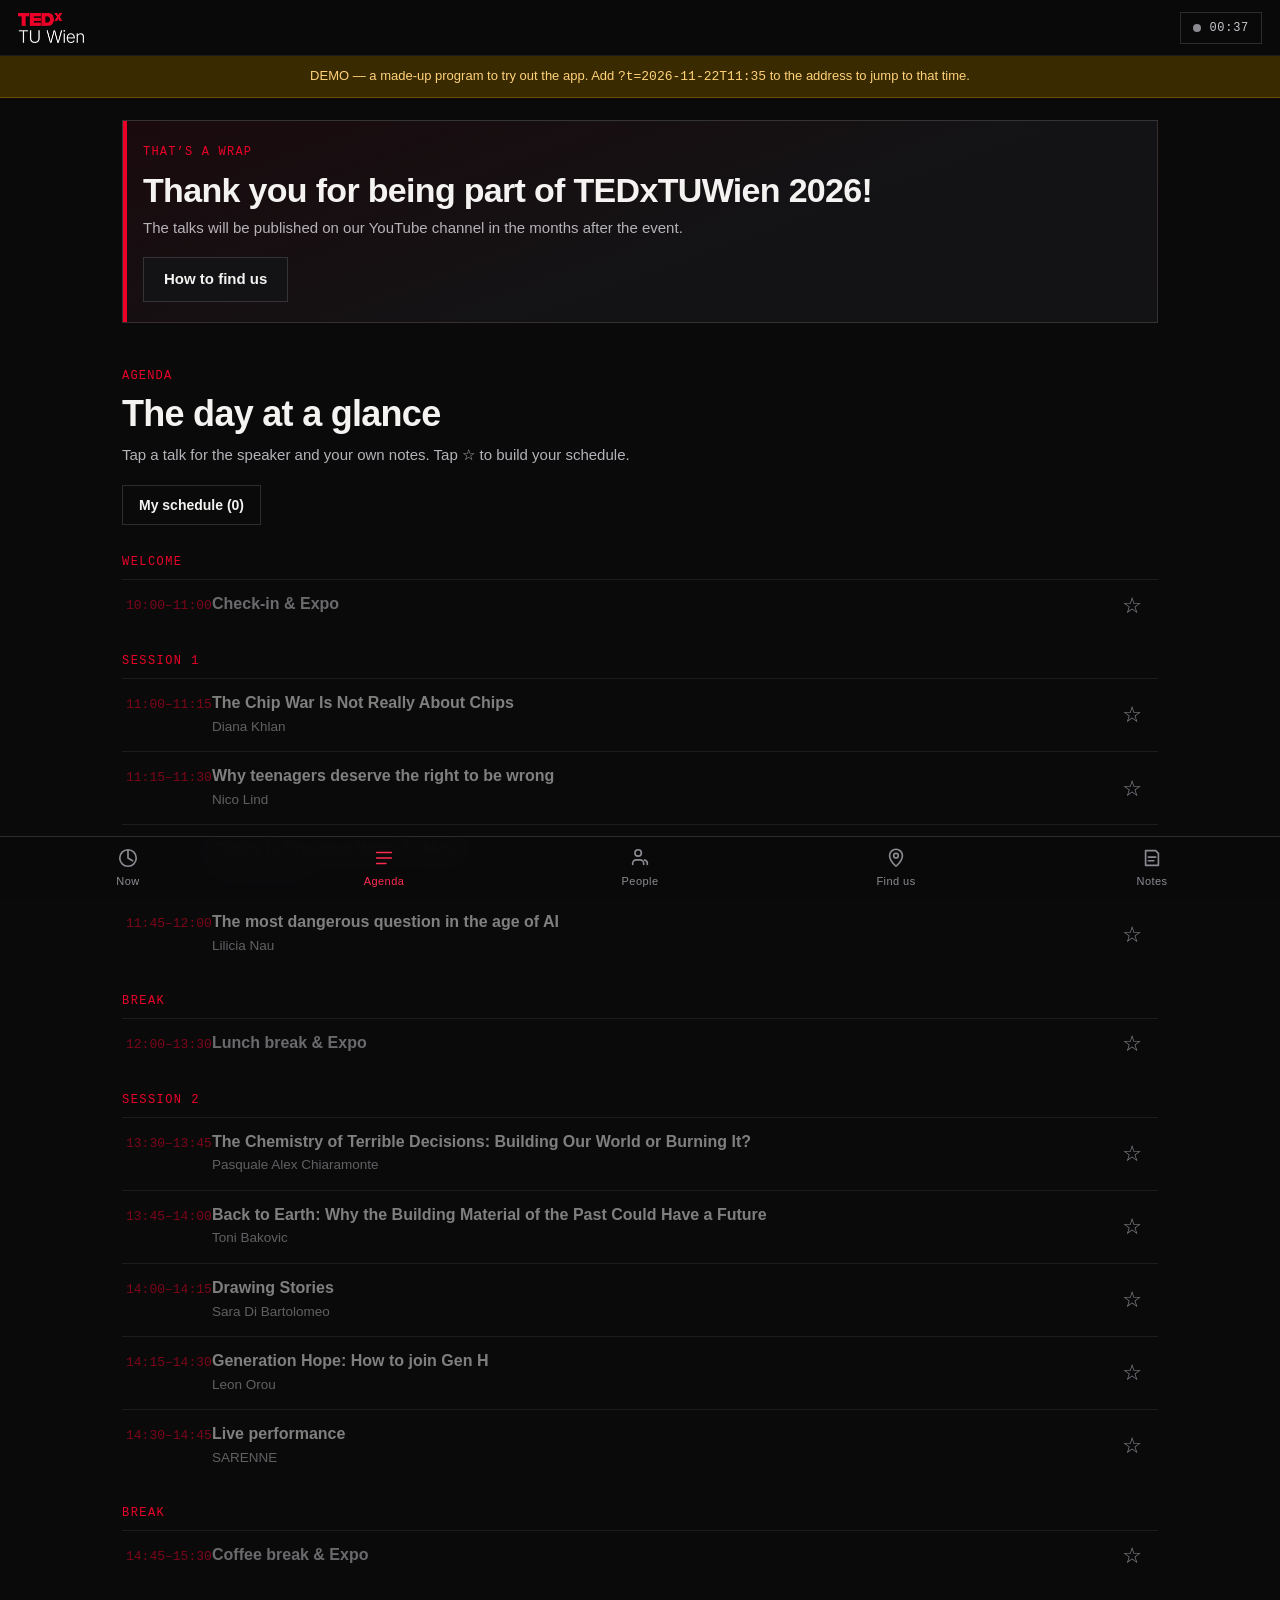
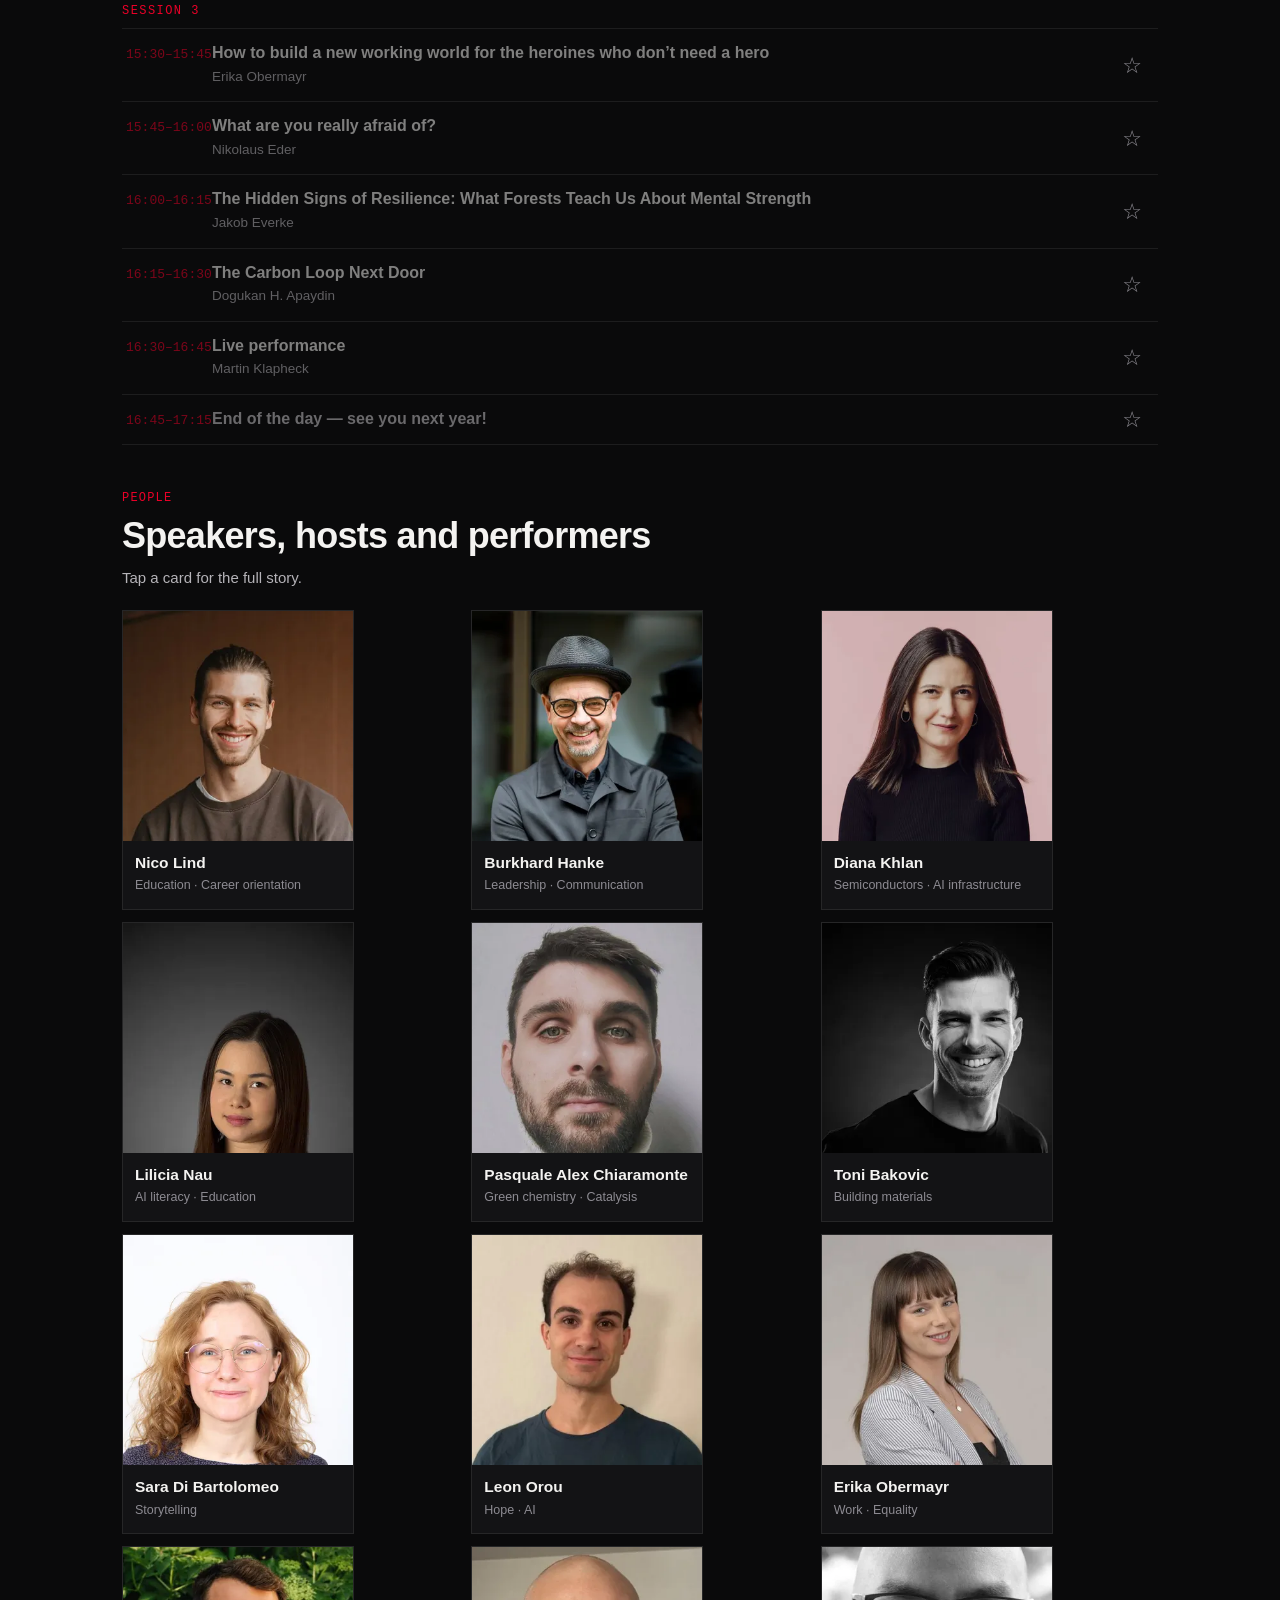
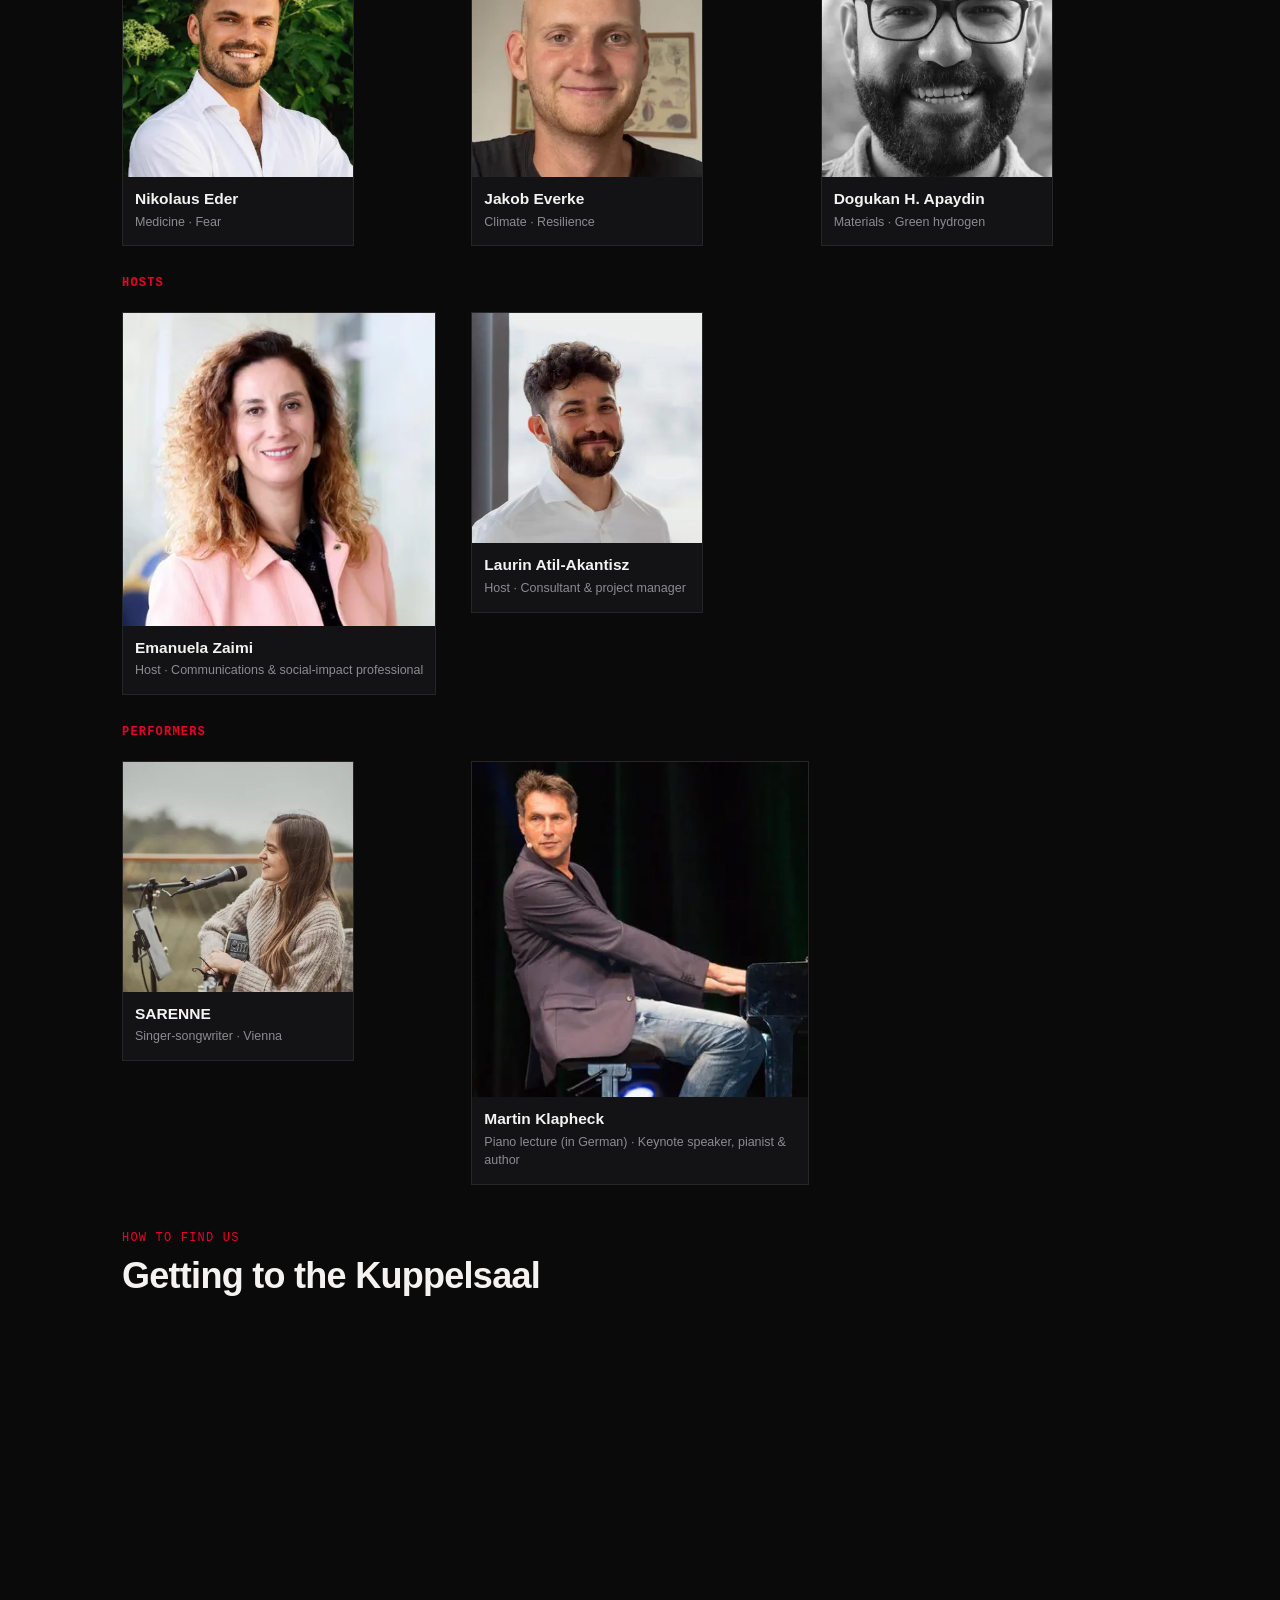
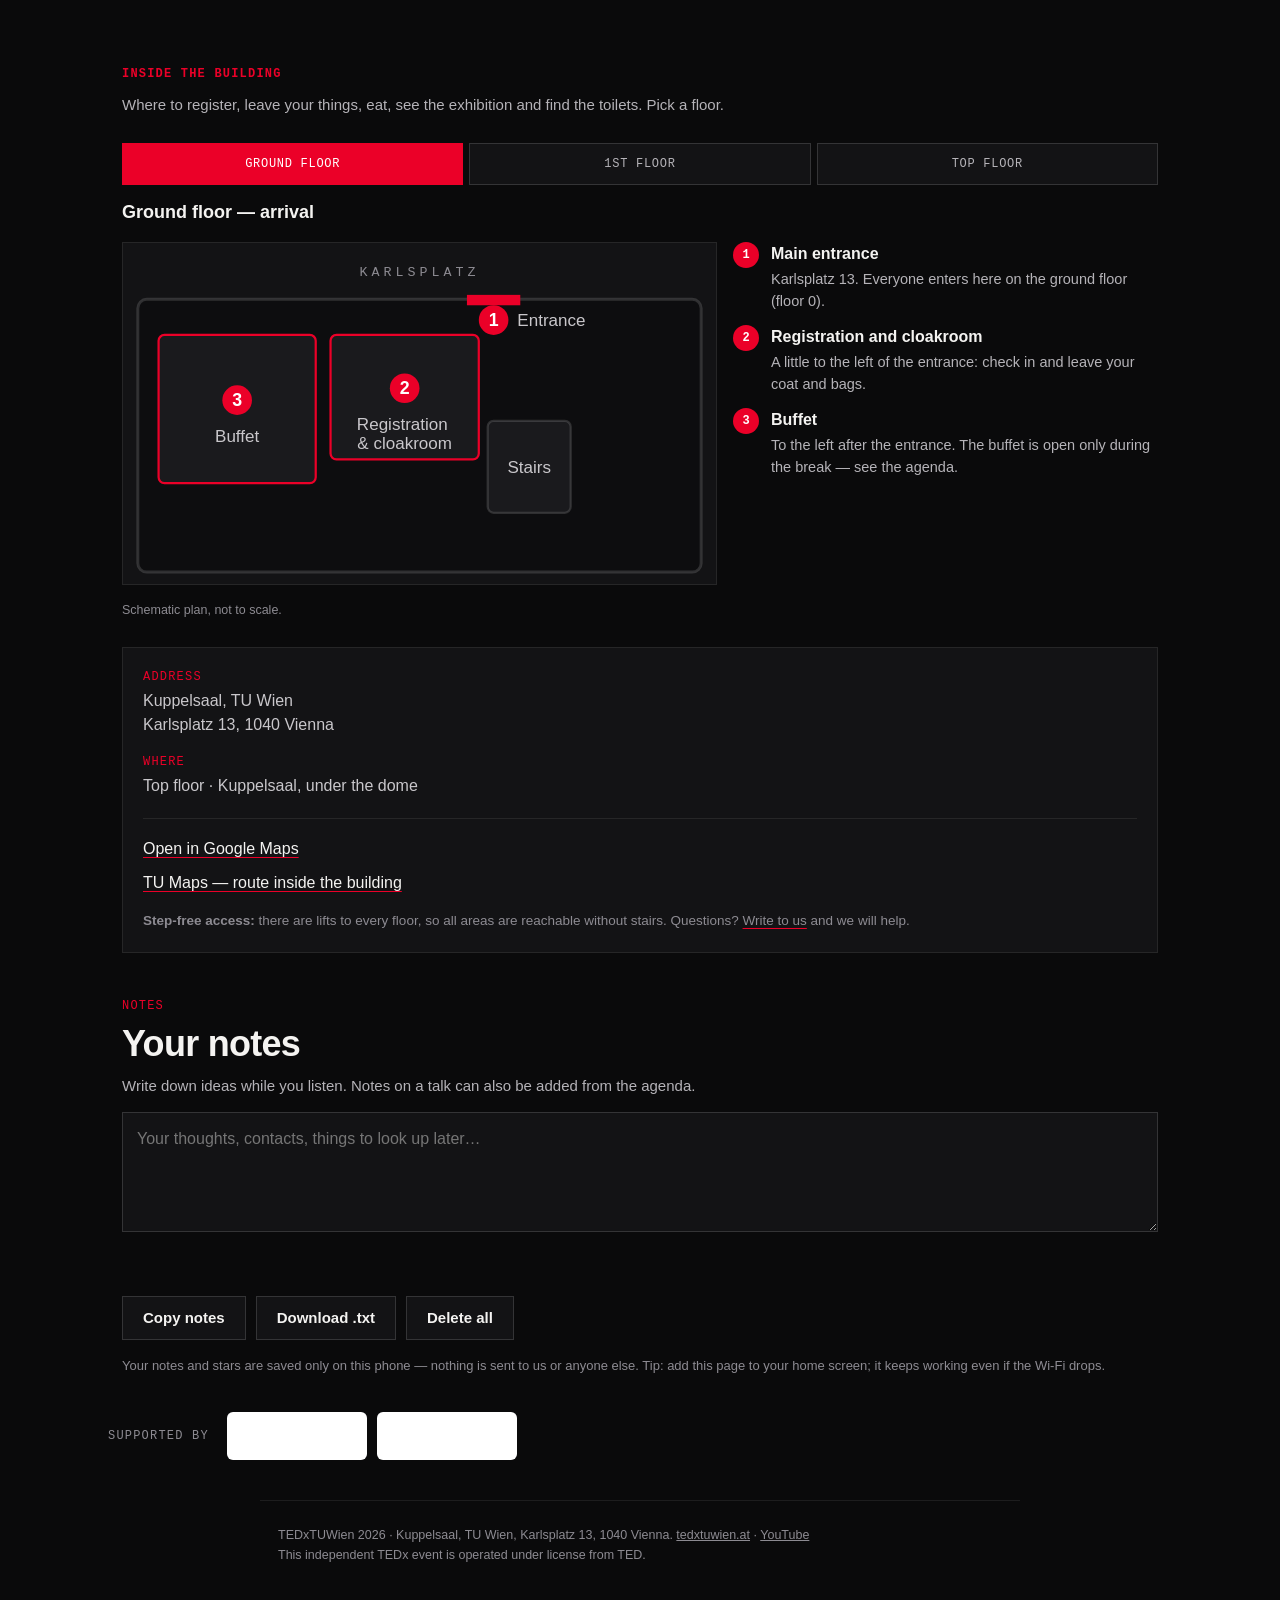
==== commit 6edd4297: "Build of e9d22dd" ====
--- a/demo/index.html
+++ b/demo/index.html
@@ -41,7 +41,7 @@
 ☆
 </button> </li>   <li class="item" data-item data-id="demo-18" data-kind="end" data-start="2026-11-22T16:45:00+01:00" data-end="2026-11-22T17:15:00+01:00" data-title="End of the day — see you next year!" data-person data-state="upcoming"> <button type="button" class="item-main" data-open="demo-18"> <span class="time">16:45–17:15</span> <span> <span class="title">End of the day — see you next year!</span>  <span class="tag tag--live">Live now</span> <span class="tag tag--next">Up next</span> </span> </button> <button type="button" class="star" data-pick="demo-18" aria-pressed="false" aria-label="Add “End of the day — see you next year!” to my schedule">
 ☆
-</button> </li>  </ol>  </section> <!-- PEOPLE --> <section id="speakers" class="panel" aria-labelledby="speakers-title"> <p class="mono eyebrow">People</p> <h2 id="speakers-title" class="h2">Speakers, hosts and performers</h2> <p class="lead">Tap a card for the full story.</p> <ul class="people"> <li> <button type="button" class="person" data-person-open="nico">  <img src="/assets/nico.BfSO3BF__Z1v5nz7.webp" srcset="/assets/nico.BfSO3BF__Z147Bfm.webp 180w, /assets/nico.BfSO3BF__Z1v5nz7.webp 360w" alt sizes="(min-width: 720px) 230px, 45vw" loading="lazy" decoding="async" width="360" height="360"> <span class="person-body"> <span class="person-name">Nico Lind</span> <span class="person-tag">Education · Career orientation</span> </span> </button> </li><li> <button type="button" class="person" data-person-open="burkhard">  <img src="/assets/burkhard.CeSJCN3g_88uEK.webp" srcset="/assets/burkhard.CeSJCN3g_7hyvH.webp 180w, /assets/burkhard.CeSJCN3g_88uEK.webp 360w" alt sizes="(min-width: 720px) 230px, 45vw" loading="lazy" decoding="async" width="360" height="360"> <span class="person-body"> <span class="person-name">Burkhard Hanke</span> <span class="person-tag">Leadership · Communication</span> </span> </button> </li><li> <button type="button" class="person" data-person-open="diana">  <img src="/assets/diana.BOeBPhRZ_1RQ8oX.webp" srcset="/assets/diana.BOeBPhRZ_1hAgNO.webp 180w, /assets/diana.BOeBPhRZ_1RQ8oX.webp 360w" alt sizes="(min-width: 720px) 230px, 45vw" loading="lazy" decoding="async" width="360" height="360"> <span class="person-body"> <span class="person-name">Diana Khlan</span> <span class="person-tag">Semiconductors · AI infrastructure</span> </span> </button> </li><li> <button type="button" class="person" data-person-open="lilicia">  <img src="/assets/lilicia.DaMuR7Tk_Z17UVVl.webp" srcset="/assets/lilicia.DaMuR7Tk_Lhsgh.webp 180w, /assets/lilicia.DaMuR7Tk_Z17UVVl.webp 360w" alt sizes="(min-width: 720px) 230px, 45vw" loading="lazy" decoding="async" width="360" height="360"> <span class="person-body"> <span class="person-name">Lilicia Nau</span> <span class="person-tag">AI literacy · Education</span> </span> </button> </li><li> <button type="button" class="person" data-person-open="pasquale">  <img src="/assets/pasquale.CCpwCO5W_22agNW.webp" srcset="/assets/pasquale.CCpwCO5W_Z18NrMm.webp 180w, /assets/pasquale.CCpwCO5W_22agNW.webp 360w" alt sizes="(min-width: 720px) 230px, 45vw" loading="lazy" decoding="async" width="360" height="360"> <span class="person-body"> <span class="person-name">Pasquale Alex Chiaramonte</span> <span class="person-tag">Green chemistry · Catalysis</span> </span> </button> </li><li> <button type="button" class="person" data-person-open="toni">  <img src="/assets/toni.PiwLhw51_Z1CAivj.webp" srcset="/assets/toni.PiwLhw51_Nleqv.webp 180w, /assets/toni.PiwLhw51_Z1CAivj.webp 360w" alt sizes="(min-width: 720px) 230px, 45vw" loading="lazy" decoding="async" width="360" height="360"> <span class="person-body"> <span class="person-name">Toni Bakovic</span> <span class="person-tag">Building materials</span> </span> </button> </li><li> <button type="button" class="person" data-person-open="sara">  <img src="/assets/sara.DInoAD97_1Fo21g.webp" srcset="/assets/sara.DInoAD97_ZWQyPQ.webp 180w, /assets/sara.DInoAD97_1Fo21g.webp 360w" alt sizes="(min-width: 720px) 230px, 45vw" loading="lazy" decoding="async" width="360" height="360"> <span class="person-body"> <span class="person-name">Sara Di Bartolomeo</span> <span class="person-tag">Storytelling</span> </span> </button> </li><li> <button type="button" class="person" data-person-open="leon">  <img src="/assets/leon.BKmVYDKj_12iE1h.webp" srcset="/assets/leon.BKmVYDKj_1tgql2.webp 180w, /assets/leon.BKmVYDKj_12iE1h.webp 360w" alt sizes="(min-width: 720px) 230px, 45vw" loading="lazy" decoding="async" width="360" height="360"> <span class="person-body"> <span class="person-name">Leon Orou</span> <span class="person-tag">Hope · AI</span> </span> </button> </li><li> <button type="button" class="person" data-person-open="erika">  <img src="/assets/erika.MjvDwOD-_2vWgmE.webp" srcset="/assets/erika.MjvDwOD-_WHrfG.webp 180w, /assets/erika.MjvDwOD-_2vWgmE.webp 360w" alt sizes="(min-width: 720px) 230px, 45vw" loading="lazy" decoding="async" width="360" height="360"> <span class="person-body"> <span class="person-name">Erika Obermayr</span> <span class="person-tag">Work · Equality</span> </span> </button> </li><li> <button type="button" class="person" data-person-open="nikolaus">  <img src="/assets/nikolaus.mUinv9Qx_ZtC731.webp" srcset="/assets/nikolaus.mUinv9Qx_1pAi9B.webp 180w, /assets/nikolaus.mUinv9Qx_ZtC731.webp 360w" alt sizes="(min-width: 720px) 230px, 45vw" loading="lazy" decoding="async" width="360" height="360"> <span class="person-body"> <span class="person-name">Nikolaus Eder</span> <span class="person-tag">Medicine · Fear</span> </span> </button> </li><li> <button type="button" class="person" data-person-open="jakob">  <img src="/assets/jakob.BzuIICod_Z1TKswz.webp" srcset="/assets/jakob.BzuIICod_1BbQao.webp 180w, /assets/jakob.BzuIICod_Z1TKswz.webp 360w" alt sizes="(min-width: 720px) 230px, 45vw" loading="lazy" decoding="async" width="360" height="360"> <span class="person-body"> <span class="person-name">Jakob Everke</span> <span class="person-tag">Climate · Resilience</span> </span> </button> </li><li> <button type="button" class="person" data-person-open="dogukan">  <img src="/assets/dogukan.DpOug6Vc_2xjwq.webp" srcset="/assets/dogukan.DpOug6Vc_ZxHx3I.webp 180w, /assets/dogukan.DpOug6Vc_2xjwq.webp 360w" alt sizes="(min-width: 720px) 230px, 45vw" loading="lazy" decoding="async" width="360" height="360"> <span class="person-body"> <span class="person-name">Dogukan H. Apaydin</span> <span class="person-tag">Materials · Green hydrogen</span> </span> </button> </li> </ul>  <h3 class="mono people-group">Hosts</h3> <ul class="people"> <li> <button type="button" class="person" data-person-open="emanuela">  <img src="/assets/emanuela.C_ifdrKU_Z197bl7.webp" srcset="/assets/emanuela.C_ifdrKU_K6dQv.webp 180w, /assets/emanuela.C_ifdrKU_Z197bl7.webp 360w" alt sizes="(min-width: 720px) 230px, 45vw" loading="lazy" decoding="async" width="360" height="360"> <span class="person-body"> <span class="person-name">Emanuela Zaimi</span> <span class="person-tag">Host · Communications &amp; social-impact professional</span> </span> </button> </li><li> <button type="button" class="person" data-person-open="laurin">  <img src="/assets/laurin.n71R1qe7_1p8Aum.webp" srcset="/assets/laurin.n71R1qe7_Z1e70mK.webp 180w, /assets/laurin.n71R1qe7_1p8Aum.webp 360w" alt sizes="(min-width: 720px) 230px, 45vw" loading="lazy" decoding="async" width="360" height="360"> <span class="person-body"> <span class="person-name">Laurin Atil-Akantisz</span> <span class="person-tag">Host · Consultant &amp; project manager</span> </span> </button> </li> </ul>  <h3 class="mono people-group">Performers</h3> <ul class="people"> <li> <button type="button" class="person" data-person-open="sarenne">  <img src="/assets/sarenne.DZHOQEmE_fOr1d.webp" srcset="/assets/sarenne.DZHOQEmE_ZkqpyV.webp 180w, /assets/sarenne.DZHOQEmE_fOr1d.webp 360w" alt sizes="(min-width: 720px) 230px, 45vw" loading="lazy" decoding="async" width="360" height="360"> <span class="person-body"> <span class="person-name">SARENNE</span> <span class="person-tag">Singer-songwriter · Vienna</span> </span> </button> </li><li> <button type="button" class="person" data-person-open="martin">  <img src="/assets/martin.CmvE4E84_Z2rEFpl.webp" srcset="/assets/martin.CmvE4E84_ZI8sw.webp 180w, /assets/martin.CmvE4E84_Z2rEFpl.webp 360w" alt sizes="(min-width: 720px) 230px, 45vw" loading="lazy" decoding="async" width="360" height="360"> <span class="person-body"> <span class="person-name">Martin Klapheck</span> <span class="person-tag">Piano lecture (in German) · Keynote speaker, pianist &amp; author</span> </span> </button> </li> </ul>  </section> <!-- FIND US --> <section id="find" class="panel" aria-labelledby="find-title"> <p class="mono eyebrow">How to find us</p> <h2 id="find-title" class="h2">Getting to the Kuppelsaal</h2> <ol class="route" data-reveal> <li class="step"> <span class="step-dot" aria-hidden="true"> 1 </span> <div> <h3 class="step-title">Arrive at Karlsplatz</h3> <p class="step-text">The U-Bahn lines U1, U2 and U4 stop at Karlsplatz, right next to the TU Wien main building.</p> </div> </li><li class="step"> <span class="step-dot" aria-hidden="true"> 2 </span> <div> <h3 class="step-title">Enter the main building</h3> <p class="step-text">TU Wien, Karlsplatz 13, 1040 Vienna. The entrance is on the ground floor (floor 0).</p> </div> </li><li class="step"> <span class="step-dot" aria-hidden="true"> 3 </span> <div> <h3 class="step-title">Register and leave your things</h3> <p class="step-text">Registration and the cloakroom are a little to the left of the entrance. The buffet is further left.</p> </div> </li><li class="step"> <span class="step-dot" aria-hidden="true"> 4 </span> <div> <h3 class="step-title">Go up to the Kuppelsaal</h3> <p class="step-text">The hall is on the top floor, right under the dome. The exhibition is on the 1st floor on the way.</p> </div> </li> </ol> <h3 class="mono guide-eyebrow">Inside the building</h3> <p class="lead">
+</button> </li>  </ol>  </section> <!-- PEOPLE --> <section id="speakers" class="panel" aria-labelledby="speakers-title"> <p class="mono eyebrow">People</p> <h2 id="speakers-title" class="h2">Speakers, hosts and performers</h2> <p class="lead">Tap a card for the full story.</p> <ul class="people"> <li> <button type="button" class="person" data-person-open="nico">  <img src="/assets/nico.BfSO3BF__Z1v5nz7.webp" srcset="/assets/nico.BfSO3BF__Z147Bfm.webp 180w, /assets/nico.BfSO3BF__Z1v5nz7.webp 360w" alt sizes="(min-width: 720px) 230px, 45vw" loading="lazy" decoding="async" width="360" height="360"> <span class="person-body"> <span class="person-name">Nico Lind</span> <span class="person-tag">Education · Career orientation</span> </span> </button> </li><li> <button type="button" class="person" data-person-open="burkhard">  <img src="/assets/burkhard.CeSJCN3g_88uEK.webp" srcset="/assets/burkhard.CeSJCN3g_7hyvH.webp 180w, /assets/burkhard.CeSJCN3g_88uEK.webp 360w" alt sizes="(min-width: 720px) 230px, 45vw" loading="lazy" decoding="async" width="360" height="360"> <span class="person-body"> <span class="person-name">Burkhard Hanke</span> <span class="person-tag">Leadership · Communication</span> </span> </button> </li><li> <button type="button" class="person" data-person-open="diana">  <img src="/assets/diana.BOeBPhRZ_1RQ8oX.webp" srcset="/assets/diana.BOeBPhRZ_1hAgNO.webp 180w, /assets/diana.BOeBPhRZ_1RQ8oX.webp 360w" alt sizes="(min-width: 720px) 230px, 45vw" loading="lazy" decoding="async" width="360" height="360"> <span class="person-body"> <span class="person-name">Diana Khlan</span> <span class="person-tag">Semiconductors · AI infrastructure</span> </span> </button> </li><li> <button type="button" class="person" data-person-open="lilicia">  <img src="/assets/lilicia.DaMuR7Tk_Z17UVVl.webp" srcset="/assets/lilicia.DaMuR7Tk_Lhsgh.webp 180w, /assets/lilicia.DaMuR7Tk_Z17UVVl.webp 360w" alt sizes="(min-width: 720px) 230px, 45vw" loading="lazy" decoding="async" width="360" height="360"> <span class="person-body"> <span class="person-name">Lilicia Nau</span> <span class="person-tag">AI literacy · Education</span> </span> </button> </li><li> <button type="button" class="person" data-person-open="pasquale">  <img src="/assets/pasquale.CCpwCO5W_22agNW.webp" srcset="/assets/pasquale.CCpwCO5W_Z18NrMm.webp 180w, /assets/pasquale.CCpwCO5W_22agNW.webp 360w" alt sizes="(min-width: 720px) 230px, 45vw" loading="lazy" decoding="async" width="360" height="360"> <span class="person-body"> <span class="person-name">Pasquale Alex Chiaramonte</span> <span class="person-tag">Green chemistry · Catalysis</span> </span> </button> </li><li> <button type="button" class="person" data-person-open="toni">  <img src="/assets/toni.PiwLhw51_Z1CAivj.webp" srcset="/assets/toni.PiwLhw51_Nleqv.webp 180w, /assets/toni.PiwLhw51_Z1CAivj.webp 360w" alt sizes="(min-width: 720px) 230px, 45vw" loading="lazy" decoding="async" width="360" height="360"> <span class="person-body"> <span class="person-name">Toni Bakovic</span> <span class="person-tag">Building materials</span> </span> </button> </li><li> <button type="button" class="person" data-person-open="sara">  <img src="/assets/sara.DInoAD97_1Fo21g.webp" srcset="/assets/sara.DInoAD97_ZWQyPQ.webp 180w, /assets/sara.DInoAD97_1Fo21g.webp 360w" alt sizes="(min-width: 720px) 230px, 45vw" loading="lazy" decoding="async" width="360" height="360"> <span class="person-body"> <span class="person-name">Sara Di Bartolomeo</span> <span class="person-tag">Storytelling</span> </span> </button> </li><li> <button type="button" class="person" data-person-open="leon">  <img src="/assets/leon.BKmVYDKj_12iE1h.webp" srcset="/assets/leon.BKmVYDKj_1tgql2.webp 180w, /assets/leon.BKmVYDKj_12iE1h.webp 360w" alt sizes="(min-width: 720px) 230px, 45vw" loading="lazy" decoding="async" width="360" height="360"> <span class="person-body"> <span class="person-name">Leon Orou</span> <span class="person-tag">Hope · AI</span> </span> </button> </li><li> <button type="button" class="person" data-person-open="erika">  <img src="/assets/erika.MjvDwOD-_2vWgmE.webp" srcset="/assets/erika.MjvDwOD-_WHrfG.webp 180w, /assets/erika.MjvDwOD-_2vWgmE.webp 360w" alt sizes="(min-width: 720px) 230px, 45vw" loading="lazy" decoding="async" width="360" height="360"> <span class="person-body"> <span class="person-name">Erika Obermayr</span> <span class="person-tag">Work · Equality</span> </span> </button> </li><li> <button type="button" class="person" data-person-open="nikolaus">  <img src="/assets/nikolaus.mUinv9Qx_ZtC731.webp" srcset="/assets/nikolaus.mUinv9Qx_1pAi9B.webp 180w, /assets/nikolaus.mUinv9Qx_ZtC731.webp 360w" alt sizes="(min-width: 720px) 230px, 45vw" loading="lazy" decoding="async" width="360" height="360"> <span class="person-body"> <span class="person-name">Nikolaus Eder</span> <span class="person-tag">Medicine · Fear</span> </span> </button> </li><li> <button type="button" class="person" data-person-open="jakob">  <img src="/assets/jakob.BzuIICod_Z1TKswz.webp" srcset="/assets/jakob.BzuIICod_1BbQao.webp 180w, /assets/jakob.BzuIICod_Z1TKswz.webp 360w" alt sizes="(min-width: 720px) 230px, 45vw" loading="lazy" decoding="async" width="360" height="360"> <span class="person-body"> <span class="person-name">Jakob Everke</span> <span class="person-tag">Climate · Resilience</span> </span> </button> </li><li> <button type="button" class="person" data-person-open="dogukan">  <img src="/assets/dogukan.DpOug6Vc_2xjwq.webp" srcset="/assets/dogukan.DpOug6Vc_ZxHx3I.webp 180w, /assets/dogukan.DpOug6Vc_2xjwq.webp 360w" alt sizes="(min-width: 720px) 230px, 45vw" loading="lazy" decoding="async" width="360" height="360"> <span class="person-body"> <span class="person-name">Dogukan H. Apaydin</span> <span class="person-tag">Materials · Green hydrogen</span> </span> </button> </li> </ul>  <h3 class="mono people-group">Hosts</h3> <ul class="people"> <li> <button type="button" class="person" data-person-open="emanuela">  <img src="/assets/emanuela.C_ifdrKU_Z197bl7.webp" srcset="/assets/emanuela.C_ifdrKU_K6dQv.webp 180w, /assets/emanuela.C_ifdrKU_Z197bl7.webp 360w" alt sizes="(min-width: 720px) 230px, 45vw" loading="lazy" decoding="async" width="360" height="360"> <span class="person-body"> <span class="person-name">Emanuela Zaimi</span> <span class="person-tag">Host · Communications &amp; social-impact professional</span> </span> </button> </li><li> <button type="button" class="person" data-person-open="laurin">  <img src="/assets/laurin.n71R1qe7_1p8Aum.webp" srcset="/assets/laurin.n71R1qe7_Z1e70mK.webp 180w, /assets/laurin.n71R1qe7_1p8Aum.webp 360w" alt sizes="(min-width: 720px) 230px, 45vw" loading="lazy" decoding="async" width="360" height="360"> <span class="person-body"> <span class="person-name">Laurin Atil-Akantisz</span> <span class="person-tag">Host · Consultant &amp; project manager</span> </span> </button> </li> </ul>  <h3 class="mono people-group">Performers</h3> <ul class="people"> <li> <button type="button" class="person" data-person-open="sarenne">  <img src="/assets/sarenne.DZHOQEmE_fOr1d.webp" srcset="/assets/sarenne.DZHOQEmE_ZkqpyV.webp 180w, /assets/sarenne.DZHOQEmE_fOr1d.webp 360w" alt sizes="(min-width: 720px) 230px, 45vw" loading="lazy" decoding="async" width="360" height="360"> <span class="person-body"> <span class="person-name">SARENNE</span> <span class="person-tag">Singer-songwriter · Vienna</span> </span> </button> </li><li> <button type="button" class="person" data-person-open="martin">  <img src="/assets/martin.CmvE4E84_Z2rEFpl.webp" srcset="/assets/martin.CmvE4E84_ZI8sw.webp 180w, /assets/martin.CmvE4E84_Z2rEFpl.webp 360w" alt sizes="(min-width: 720px) 230px, 45vw" loading="lazy" decoding="async" width="360" height="360"> <span class="person-body"> <span class="person-name">Martin Klapheck</span> <span class="person-tag">Piano lecture (in German) · Keynote speaker, pianist &amp; author</span> </span> </button> </li> </ul>  </section> <!-- FIND US --> <section id="find" class="panel" aria-labelledby="find-title"> <p class="mono eyebrow">How to find us</p> <h2 id="find-title" class="h2">Getting to the Kuppelsaal</h2> <ol class="route" data-reveal> <li class="step"> <span class="step-dot" aria-hidden="true"> 1 </span> <div> <h3 class="step-title">Arrive at Karlsplatz</h3> <p class="step-text">The U-Bahn lines U1, U2 and U4 stop at Karlsplatz, right next to the TU Wien main building.</p> </div> </li><li class="step"> <span class="step-dot" aria-hidden="true"> 2 </span> <div> <h3 class="step-title">Enter the main building</h3> <p class="step-text">TU Wien, Karlsplatz 13, 1040 Vienna. The entrance is on the ground floor (floor 0).</p> </div> </li><li class="step"> <span class="step-dot" aria-hidden="true"> 3 </span> <div> <h3 class="step-title">Register and leave your things</h3> <p class="step-text">Registration and the cloakroom are a little to the left of the entrance. The buffet is further left.</p> </div> </li><li class="step"> <span class="step-dot" aria-hidden="true"> 4 </span> <div> <h3 class="step-title">Go up to the Kuppelsaal</h3> <p class="step-text">The hall is on the top floor, right under the dome. Lifts go to every floor. The exhibition is on the 1st floor on the way.</p> </div> </li> </ol> <h3 class="mono guide-eyebrow">Inside the building</h3> <p class="lead">
 Where to register, leave your things, eat, see the exhibition and find the toilets. Pick a
         floor.
 </p> <div class="floors"> <input type="radio" name="floor" id="fl-f0" checked><input type="radio" name="floor" id="fl-f1"><input type="radio" name="floor" id="fl-f4"> <div class="floor-tabs"> <label class="floor-tab" for="fl-f0"> Ground floor </label><label class="floor-tab" for="fl-f1"> 1st floor </label><label class="floor-tab" for="fl-f4"> Top floor </label> </div> <div class="floor-panels"> <section class="floor-panel" id="p-f0" aria-label="Ground floor — arrival"> <h4 class="floor-title">Ground floor — arrival</h4> <svg class="map" viewBox="0 0 400 230" role="img" aria-label="Schematic plan of the floor"> <text class="map-street" x="200" y="22" text-anchor="middle">KARLSPLATZ</text> <rect class="map-wall" x="10" y="38" width="380" height="184" rx="6"></rect>  <rect class="map-door" x="232" y="35" width="36" height="7"></rect> <circle class="map-pin" cx="250" cy="52" r="10"></circle> <text class="map-pin-n" x="250" y="56" text-anchor="middle">
@@ -50,9 +50,8 @@
 Entrance
 </text>   <rect class="map-zone map-zone--hl" x="140" y="62" width="100" height="84" rx="4"></rect> <text class="map-label" x="190" y="126" text-anchor="middle"> <tspan x="190" dy="0"> Registration </tspan><tspan x="190" dy="13"> &amp; cloakroom </tspan> </text>  <circle class="map-pin" cx="190" cy="98" r="10"></circle> <text class="map-pin-n" x="190" y="102" text-anchor="middle"> 2 </text>   <rect class="map-zone map-zone--hl" x="24" y="62" width="106" height="100" rx="4"></rect> <text class="map-label" x="77" y="134" text-anchor="middle"> <tspan x="77" dy="0"> Buffet </tspan> </text>  <circle class="map-pin" cx="77" cy="106" r="10"></circle> <text class="map-pin-n" x="77" y="110" text-anchor="middle"> 3 </text>   <rect class="map-zone" x="246" y="120" width="56" height="62" rx="4"></rect> <text class="map-label" x="274" y="155" text-anchor="middle"> <tspan x="274" dy="0"> Stairs </tspan> </text>   </svg> <ol class="places"> <li class="place"> <span class="place-n" aria-hidden="true"> 1 </span> <div> <p class="place-title">Main entrance</p> <p class="place-text">Karlsplatz 13. Everyone enters here on the ground floor (floor 0).</p> </div> </li><li class="place"> <span class="place-n" aria-hidden="true"> 2 </span> <div> <p class="place-title">Registration and cloakroom</p> <p class="place-text">A little to the left of the entrance: check in and leave your coat and bags.</p> </div> </li><li class="place"> <span class="place-n" aria-hidden="true"> 3 </span> <div> <p class="place-title">Buffet</p> <p class="place-text">To the left after the entrance. The buffet is open only during the break — see the agenda.</p> </div> </li> </ol> <p class="map-note">Schematic plan, not to scale.</p> </section><section class="floor-panel" id="p-f1" aria-label="1st floor — exhibition"> <h4 class="floor-title">1st floor — exhibition</h4> <svg class="map" viewBox="0 0 400 230" role="img" aria-label="Schematic plan of the floor"> <text class="map-street" x="200" y="22" text-anchor="middle">KARLSPLATZ</text> <rect class="map-wall" x="10" y="38" width="380" height="184" rx="6"></rect>   <rect class="map-zone map-zone--hl" x="28" y="62" width="226" height="140" rx="4"></rect> <text class="map-label" x="141" y="154" text-anchor="middle"> <tspan x="141" dy="0"> Exhibition </tspan> </text>  <circle class="map-pin" cx="141" cy="126" r="10"></circle> <text class="map-pin-n" x="141" y="130" text-anchor="middle"> 1 </text>   <rect class="map-zone" x="312" y="62" width="60" height="52" rx="4"></rect> <text class="map-label" x="342" y="110" text-anchor="middle"> <tspan x="342" dy="0"> Toilets </tspan> </text>  <circle class="map-pin" cx="342" cy="82" r="10"></circle> <text class="map-pin-n" x="342" y="86" text-anchor="middle"> 2 </text>   <rect class="map-zone" x="264" y="130" width="56" height="62" rx="4"></rect> <text class="map-label" x="292" y="165" text-anchor="middle"> <tspan x="292" dy="0"> Stairs </tspan> </text>   </svg> <ol class="places"> <li class="place"> <span class="place-n" aria-hidden="true"> 1 </span> <div> <p class="place-title">Exhibition</p> <p class="place-text">Open in parallel to the sessions. Visit all exhibitors and talk to them in person.</p> </div> </li><li class="place"> <span class="place-n" aria-hidden="true"> 2 </span> <div> <p class="place-title">Toilets</p> <p class="place-text">On this floor.</p> </div> </li> </ol> <p class="map-note">Schematic plan, not to scale.</p> </section><section class="floor-panel" id="p-f4" aria-label="Top floor — Kuppelsaal"> <h4 class="floor-title">Top floor — Kuppelsaal</h4> <svg class="map" viewBox="0 0 400 230" role="img" aria-label="Schematic plan of the floor"> <text class="map-street" x="200" y="22" text-anchor="middle">KARLSPLATZ</text> <rect class="map-wall" x="10" y="38" width="380" height="184" rx="6"></rect>   <rect class="map-zone map-zone--hl" x="94" y="62" width="214" height="148" rx="4"></rect> <text class="map-label" x="201" y="158" text-anchor="middle"> <tspan x="201" dy="0"> Kuppelsaal </tspan> </text>  <circle class="map-pin" cx="201" cy="130" r="10"></circle> <text class="map-pin-n" x="201" y="134" text-anchor="middle"> 1 </text>   <rect class="map-zone" x="22" y="62" width="62" height="70" rx="4"></rect> <text class="map-label" x="53" y="119" text-anchor="middle"> <tspan x="53" dy="0"> Backstage </tspan> </text>  <circle class="map-pin" cx="53" cy="91" r="10"></circle> <text class="map-pin-n" x="53" y="95" text-anchor="middle"> 2 </text>   <rect class="map-zone" x="320" y="62" width="60" height="52" rx="4"></rect> <text class="map-label" x="350" y="110" text-anchor="middle"> <tspan x="350" dy="0"> Toilets </tspan> </text>  <circle class="map-pin" cx="350" cy="82" r="10"></circle> <text class="map-pin-n" x="350" y="86" text-anchor="middle"> 3 </text>   <rect class="map-zone" x="320" y="130" width="60" height="62" rx="4"></rect> <text class="map-label" x="350" y="165" text-anchor="middle"> <tspan x="350" dy="0"> Stairs </tspan> </text>   </svg> <ol class="places"> <li class="place"> <span class="place-n" aria-hidden="true"> 1 </span> <div> <p class="place-title">Kuppelsaal</p> <p class="place-text">The event itself: all talks and performances, under the dome.</p> </div> </li><li class="place"> <span class="place-n" aria-hidden="true"> 2 </span> <div> <p class="place-title">Backstage room</p> <p class="place-text">For the speakers and performers (make-up and waiting).</p> </div> </li><li class="place"> <span class="place-n" aria-hidden="true"> 3 </span> <div> <p class="place-title">Toilets</p> <p class="place-text">On this floor.</p> </div> </li> </ol> <p class="map-note">Schematic plan, not to scale.</p> </section> </div> </div> <aside class="facts"> <dl> <div> <dt class="mono">Address</dt> <dd> Kuppelsaal, TU Wien<br> Karlsplatz 13, 1040 Vienna </dd> </div> <div> <dt class="mono">Where</dt> <dd>Top floor · Kuppelsaal, under the dome</dd> </div> </dl> <ul class="links"> <li> <a href="https://www.google.com/maps/search/?api=1&amp;query=Kuppelsaal+TU+Wien+Karlsplatz+13+1040+Wien" target="_blank" rel="noopener noreferrer">Open in Google Maps</a> </li> <li> <a href="https://maps.tuwien.ac.at/?q=AA0448" target="_blank" rel="noopener noreferrer">
 TU Maps — route inside the building
-</a> </li> </ul> <p class="help">
-Questions or need step-free access? <a href="mailto:office@tedxtuwien.at">Write to us</a> and we
-          will help.
+</a> </li> </ul> <p class="help"> <strong>Step-free access:</strong> there are lifts to every floor, so all areas are reachable
+          without stairs. Questions? <a href="mailto:office@tedxtuwien.at">Write to us</a> and we will help.
 </p> </aside> </section> <!-- NOTES --> <section id="notes" class="panel" aria-labelledby="notes-title"> <p class="mono eyebrow">Notes</p> <h2 id="notes-title" class="h2">Your notes</h2> <p class="lead">
 Write down ideas while you listen. Notes on a talk can also be added from the agenda.
 </p> <label class="sr-only" for="note-general">General notes</label> <textarea id="note-general" class="note-box" data-note-general maxlength="5000" placeholder="Your thoughts, contacts, things to look up later…"></textarea> <p class="saved" data-saved role="status" aria-live="polite"></p> <ul class="notes-list" data-notes-list></ul> <div class="notes-actions"> <button type="button" class="btn" data-copy>Copy notes</button> <button type="button" class="btn" data-download>Download .txt</button> <button type="button" class="btn" data-share hidden>Share</button> <button type="button" class="btn" data-clear>Delete all</button> </div> <p class="privacy">
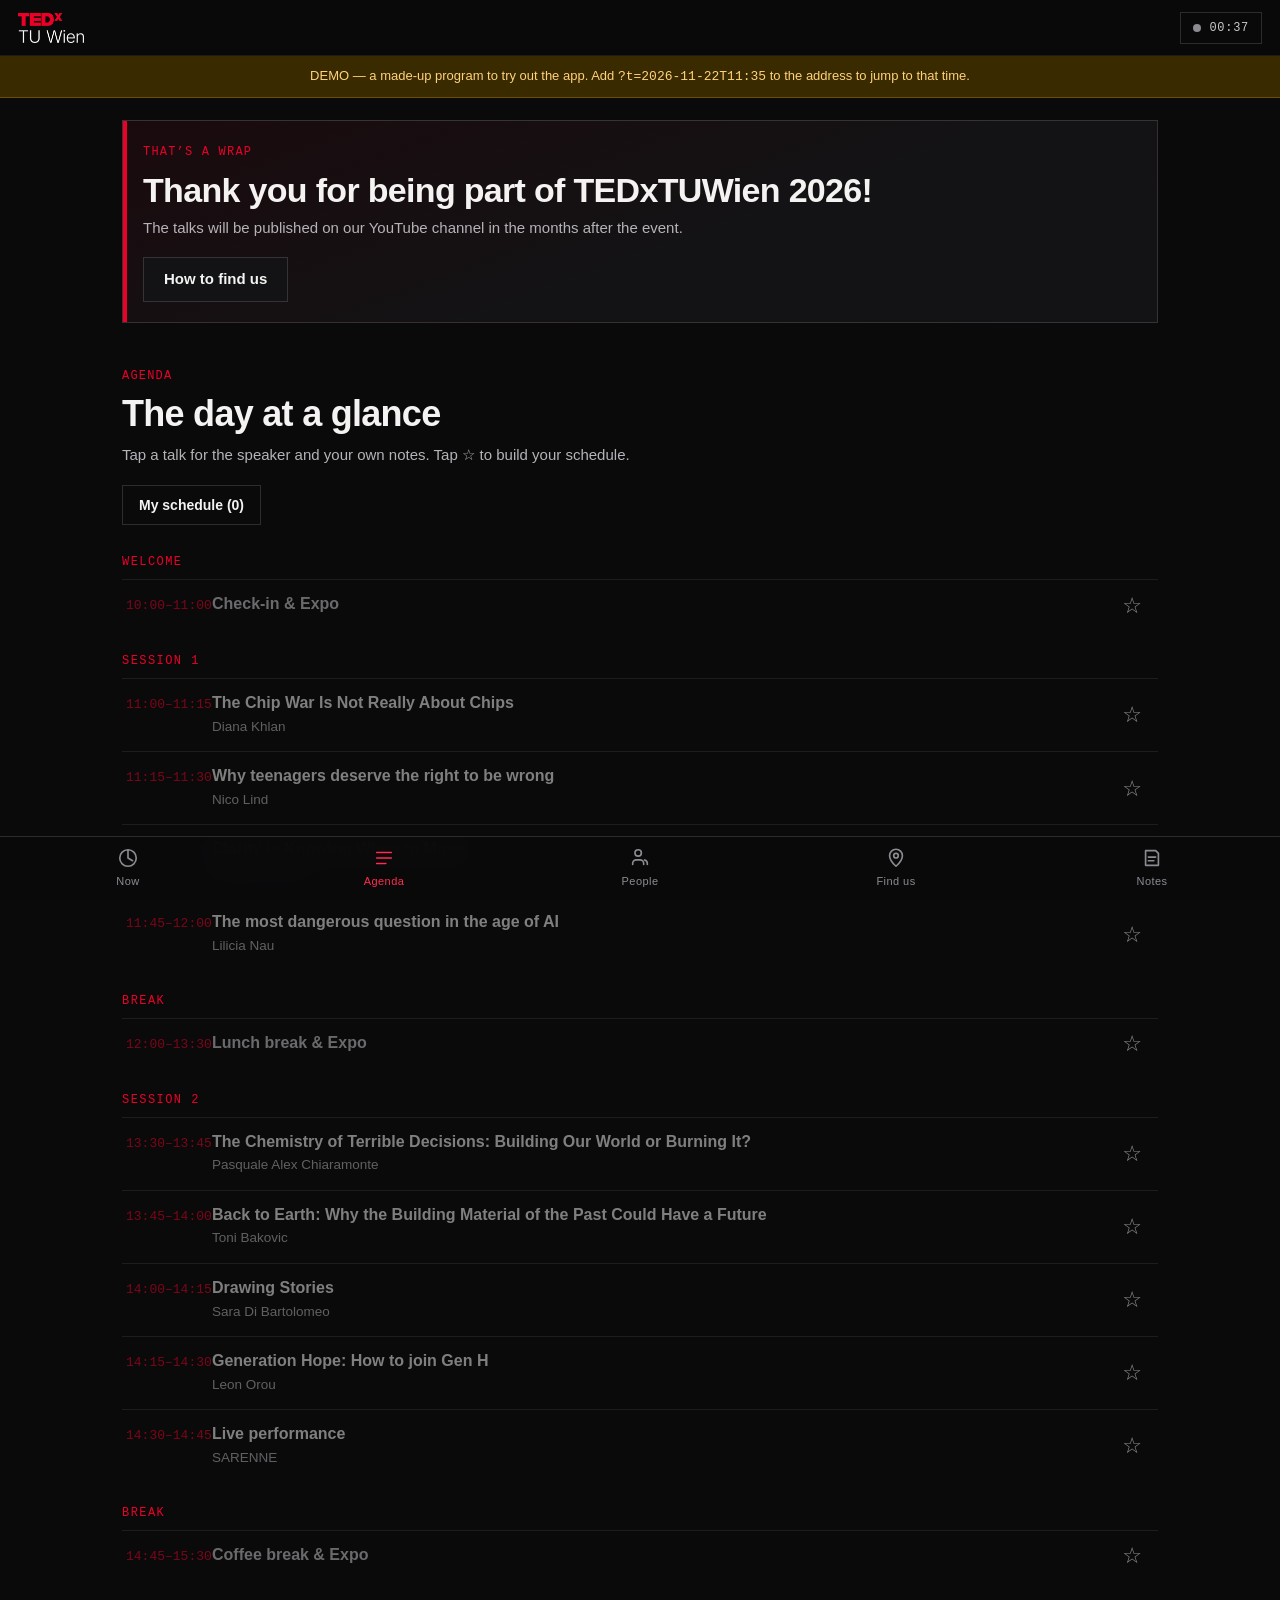
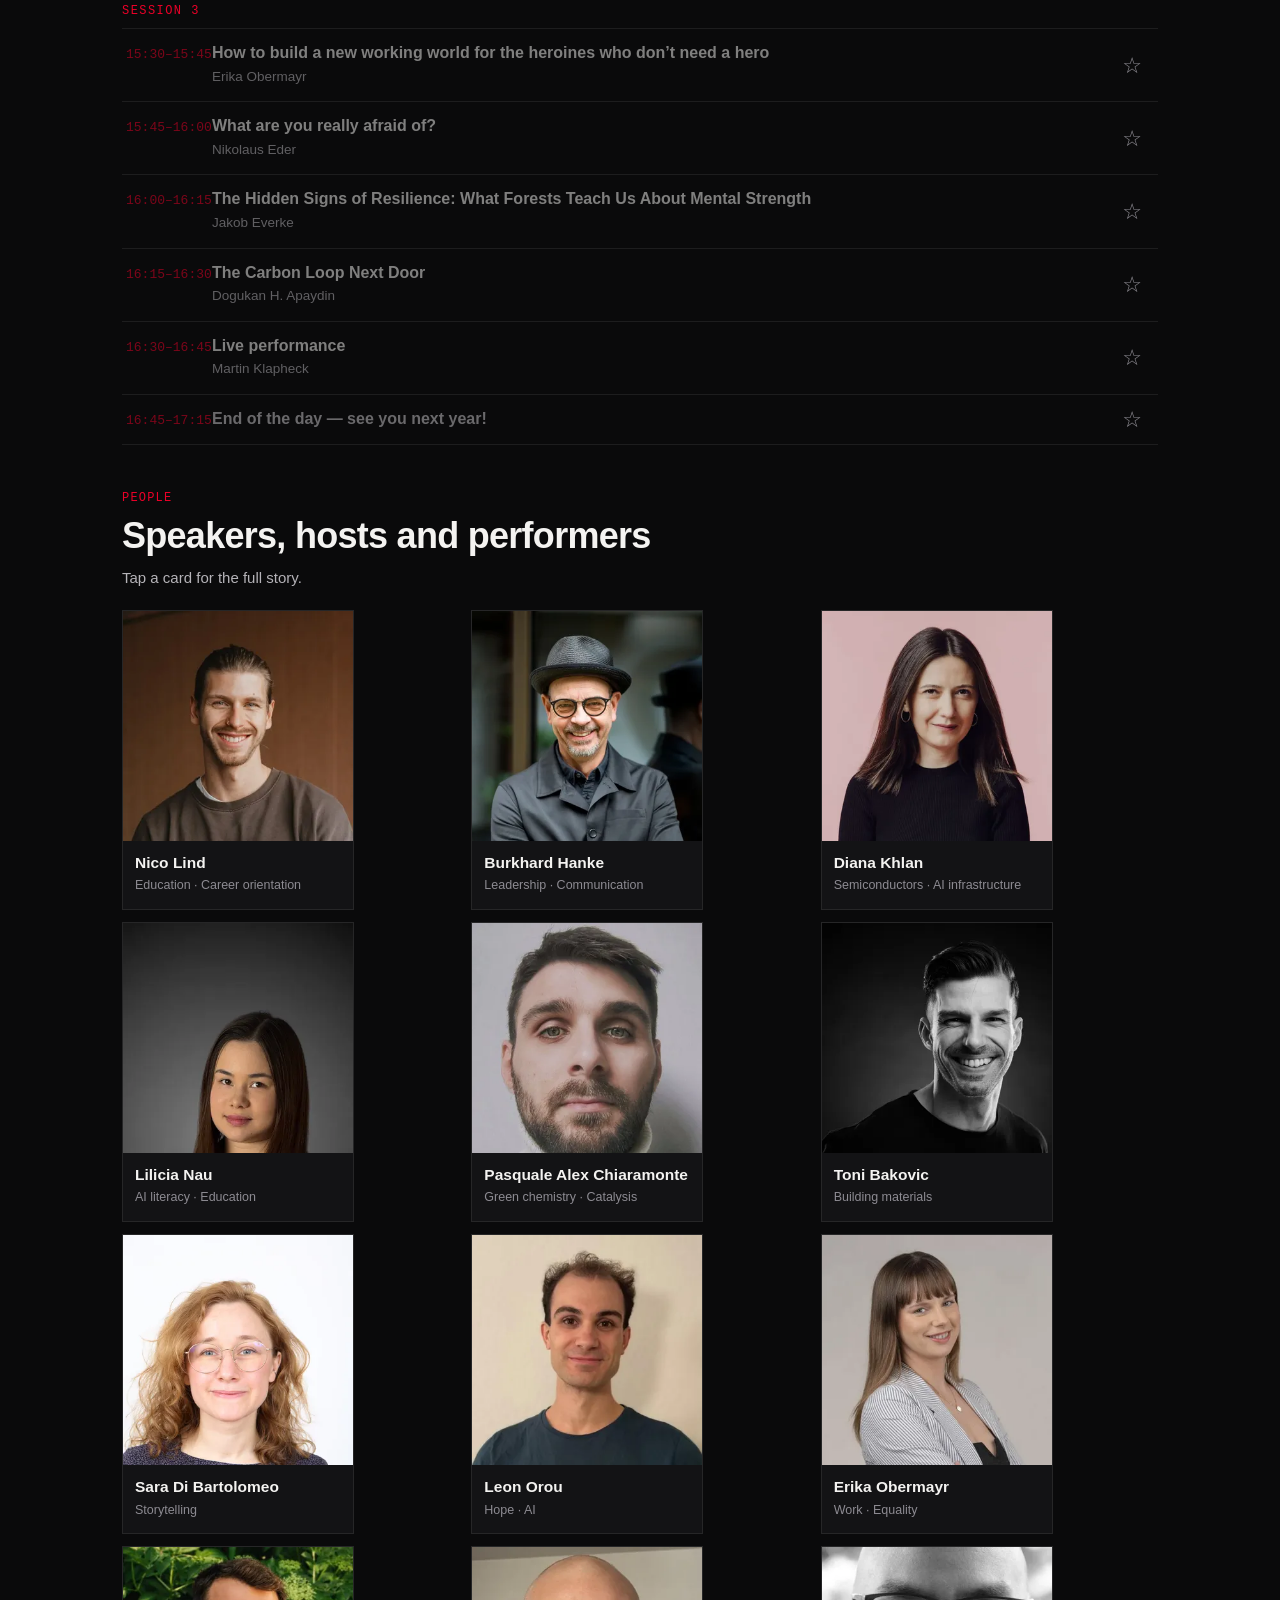
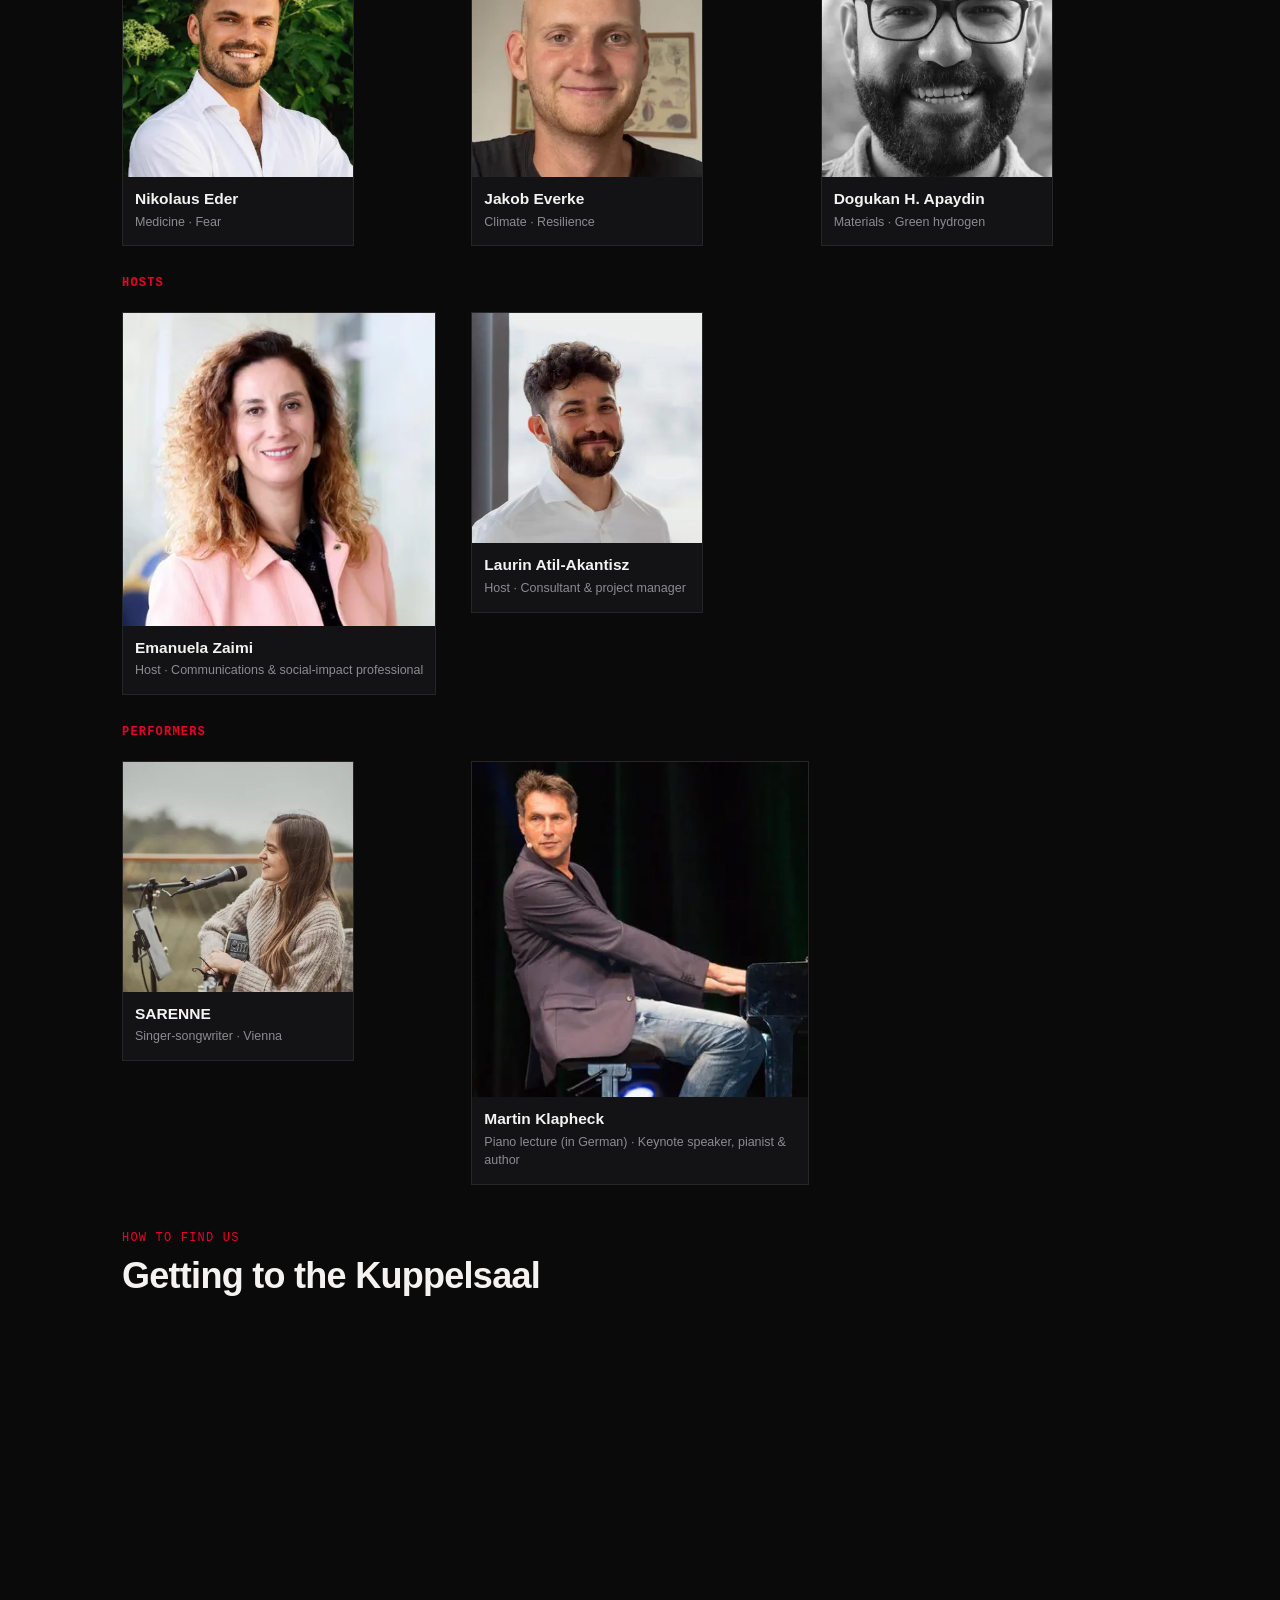
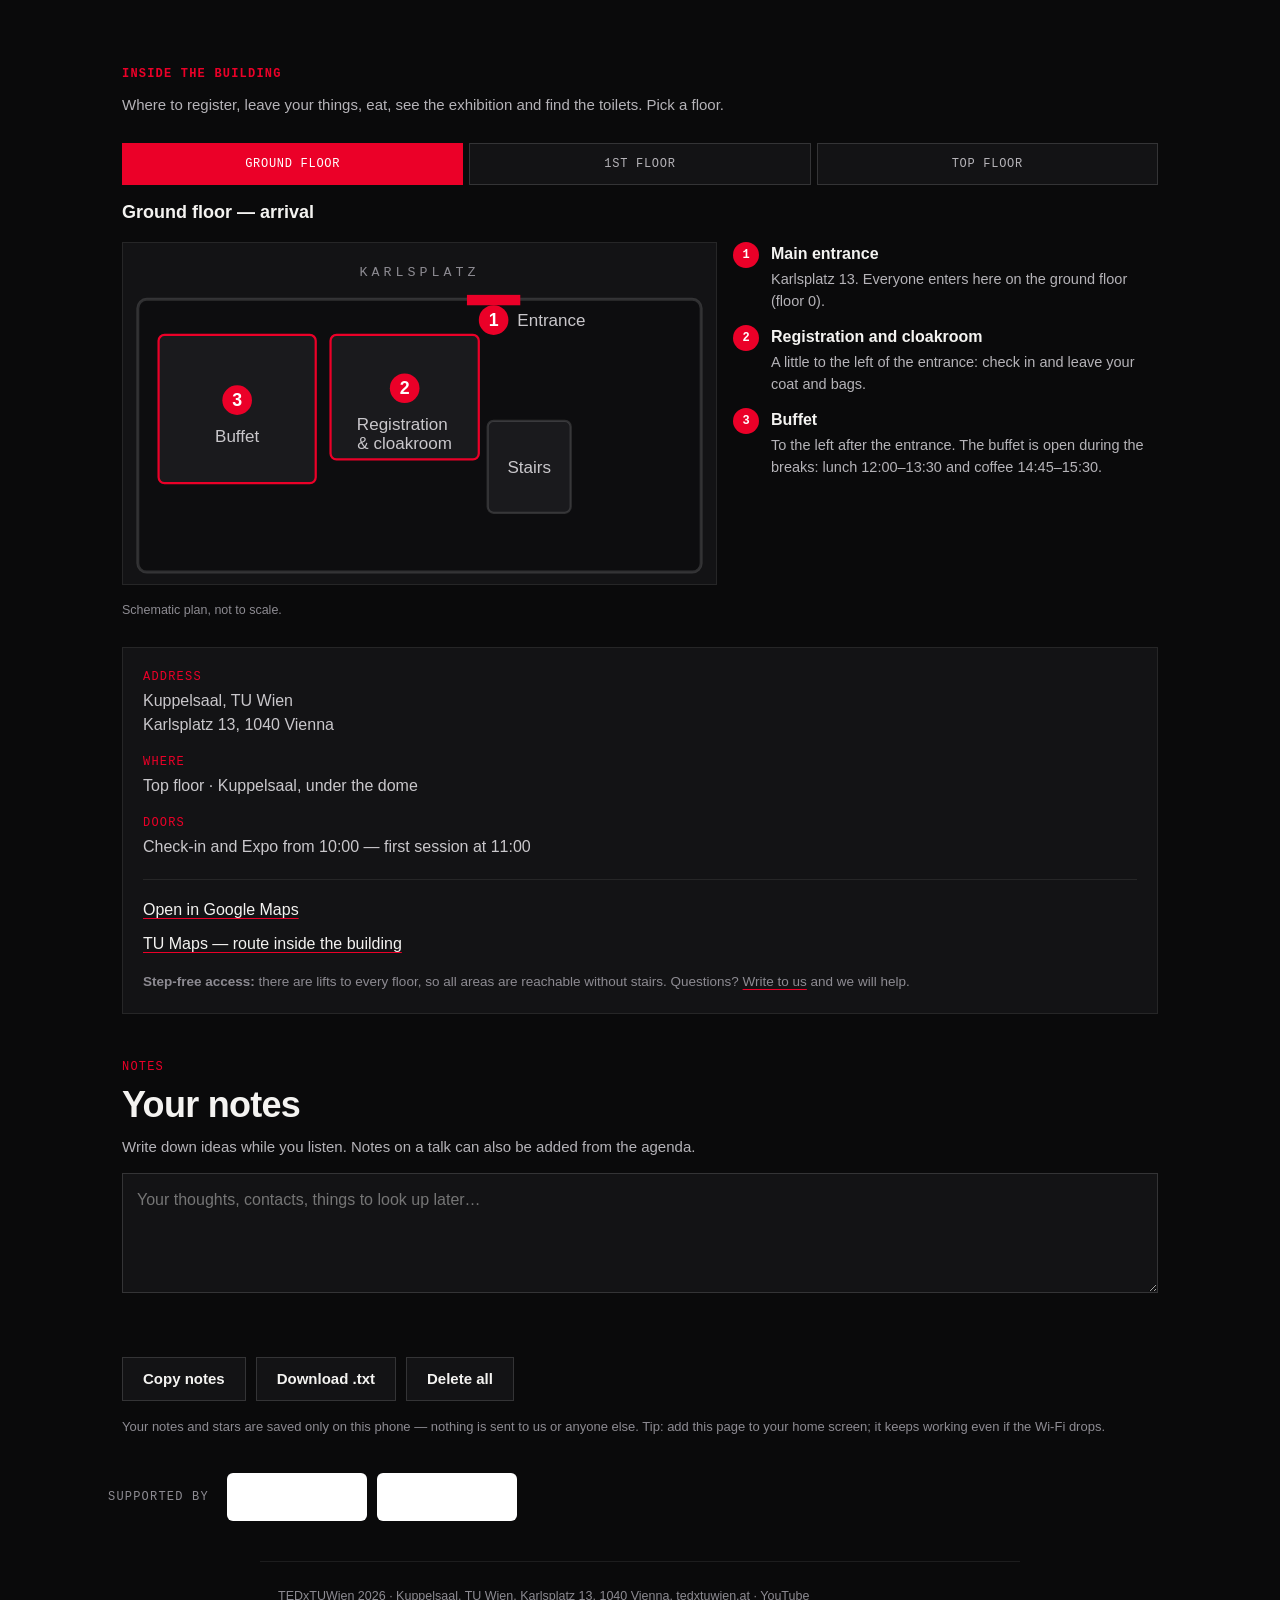
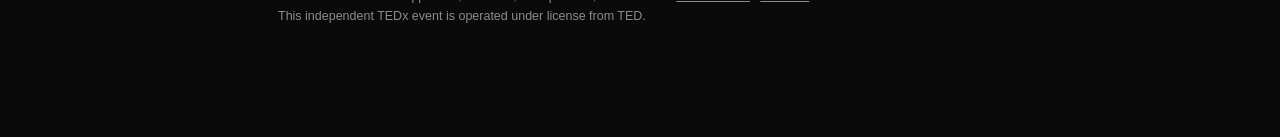
==== commit 9391d780: "Build of 12b4a5b" ====
--- a/demo/index.html
+++ b/demo/index.html
@@ -1,4 +1,4 @@
-<!DOCTYPE html><html lang="en"> <head><meta charset="utf-8"><meta name="viewport" content="width=device-width, initial-scale=1, viewport-fit=cover"><title>DEMO — TEDxTUWien program</title><meta name="description" content="Rehearsal copy of the visitor app with a made-up program."><meta name="theme-color" content="#0A0A0B"><meta name="robots" content="noindex, nofollow"><meta name="referrer" content="no-referrer"><link rel="icon" type="image/svg+xml" href="/favicon.svg"><link rel="apple-touch-icon" href="/icon-192.png"><link rel="manifest" href="/manifest.webmanifest"><meta http-equiv="content-security-policy" content="default-src 'none';img-src 'self' data:;font-src 'self';connect-src 'self';worker-src 'self';manifest-src 'self';form-action 'none';base-uri 'self';object-src 'none'; script-src 'self' 'sha256-xIb/Pa7FUshAu4ihwjchYcQpyCI8eS8kt40GpOAYCz8=' 'sha256-1BvDVWLr3QCC20uHhUDi27eDFVJpk1uMQJGIWKUks2I=' 'sha256-kmZE/W8I1iuTnl1b3yqzv9/DQZenPngd3NjSKMQl7y0=' 'sha256-Y8t0ntteBwH+PqGKUyjWW3CAk+BNJKSoQc0xZ68FjhM=' 'sha256-0O7iB6zr9x0r6X6eWYITC9V5q+yWCGAoFvcysBGbY9Q='; style-src 'self' 'sha256-Hw23oPs2fQQmkAXcZ7RcNHYTnBPC6nFzAL6jhCcsemM=' 'sha256-47DEQpj8HBSa+/TImW+5JCeuQeRkm5NMpJWZG3hSuFU=';"><link rel="stylesheet" href="/assets/Layout.jgF9iu4B.css"></head> <body data-base="/"> <a class="skip-link" href="#now">Skip to content</a>  <div class="app" data-app data-title="TEDxTUWien 2026" data-offset="+01:00" data-doors="2026-11-22T10:00:00+01:00"> <header class="top"> <a class="brand" href="#now" aria-label="TEDxTUWien">  <img src="/assets/logo-white-cropped.wTfayhI8_Z24B0nx.webp" alt="TEDxTUWien" loading="eager" decoding="async" width="131" height="60" class="brand-img"> </a> <p class="chip" data-chip data-live="false" role="status"> <span class="dot" aria-hidden="true"></span><span data-chip-text>Vienna</span> </p> </header> <p class="demo-banner" role="note">
+<!DOCTYPE html><html lang="en"> <head><meta charset="utf-8"><meta name="viewport" content="width=device-width, initial-scale=1, viewport-fit=cover"><title>DEMO — TEDxTUWien program</title><meta name="description" content="Rehearsal copy of the visitor app with a made-up program."><meta name="theme-color" content="#0A0A0B"><meta name="robots" content="noindex, nofollow"><meta name="referrer" content="no-referrer"><link rel="icon" type="image/svg+xml" href="/favicon.svg"><link rel="apple-touch-icon" href="/icon-192.png"><link rel="manifest" href="/manifest.webmanifest"><meta http-equiv="content-security-policy" content="default-src 'none';img-src 'self' data:;font-src 'self';connect-src 'self';worker-src 'self';manifest-src 'self';form-action 'none';base-uri 'self';object-src 'none'; script-src 'self' 'sha256-xIb/Pa7FUshAu4ihwjchYcQpyCI8eS8kt40GpOAYCz8=' 'sha256-1BvDVWLr3QCC20uHhUDi27eDFVJpk1uMQJGIWKUks2I=' 'sha256-kmZE/W8I1iuTnl1b3yqzv9/DQZenPngd3NjSKMQl7y0=' 'sha256-Y8t0ntteBwH+PqGKUyjWW3CAk+BNJKSoQc0xZ68FjhM=' 'sha256-0O7iB6zr9x0r6X6eWYITC9V5q+yWCGAoFvcysBGbY9Q='; style-src 'self' 'sha256-Hw23oPs2fQQmkAXcZ7RcNHYTnBPC6nFzAL6jhCcsemM=' 'sha256-47DEQpj8HBSa+/TImW+5JCeuQeRkm5NMpJWZG3hSuFU=';"><link rel="stylesheet" href="/assets/Layout.Bdrk-60d.css"></head> <body data-base="/"> <a class="skip-link" href="#now">Skip to content</a>  <div class="app" data-app data-title="TEDxTUWien 2026" data-offset="+01:00" data-doors="2026-11-22T10:00:00+01:00"> <header class="top"> <a class="brand" href="#now" aria-label="TEDxTUWien">  <img src="/assets/logo-white-cropped.wTfayhI8_Z24B0nx.webp" alt="TEDxTUWien" loading="eager" decoding="async" width="131" height="60" class="brand-img"> </a> <p class="chip" data-chip data-live="false" role="status"> <span class="dot" aria-hidden="true"></span><span data-chip-text>Vienna</span> </p> </header> <p class="demo-banner" role="note">
 DEMO — a made-up program to try out the app. Add <code>?t=2026-11-22T11:35</code> to the
         address to jump to that time.
 </p> <main> <!-- NOW --><section id="now" class="panel now" aria-labelledby="now-title"> <div class="now-card" data-now data-phase="loading"> <p class="mono now-kicker" data-now-kicker>TEDxTUWien 2026</p> <h1 id="now-title" class="now-title" data-now-title>Program</h1> <p class="now-sub" data-now-sub>
@@ -48,7 +48,7 @@
 1
 </text> <text class="map-label" x="266" y="56">
 Entrance
-</text>   <rect class="map-zone map-zone--hl" x="140" y="62" width="100" height="84" rx="4"></rect> <text class="map-label" x="190" y="126" text-anchor="middle"> <tspan x="190" dy="0"> Registration </tspan><tspan x="190" dy="13"> &amp; cloakroom </tspan> </text>  <circle class="map-pin" cx="190" cy="98" r="10"></circle> <text class="map-pin-n" x="190" y="102" text-anchor="middle"> 2 </text>   <rect class="map-zone map-zone--hl" x="24" y="62" width="106" height="100" rx="4"></rect> <text class="map-label" x="77" y="134" text-anchor="middle"> <tspan x="77" dy="0"> Buffet </tspan> </text>  <circle class="map-pin" cx="77" cy="106" r="10"></circle> <text class="map-pin-n" x="77" y="110" text-anchor="middle"> 3 </text>   <rect class="map-zone" x="246" y="120" width="56" height="62" rx="4"></rect> <text class="map-label" x="274" y="155" text-anchor="middle"> <tspan x="274" dy="0"> Stairs </tspan> </text>   </svg> <ol class="places"> <li class="place"> <span class="place-n" aria-hidden="true"> 1 </span> <div> <p class="place-title">Main entrance</p> <p class="place-text">Karlsplatz 13. Everyone enters here on the ground floor (floor 0).</p> </div> </li><li class="place"> <span class="place-n" aria-hidden="true"> 2 </span> <div> <p class="place-title">Registration and cloakroom</p> <p class="place-text">A little to the left of the entrance: check in and leave your coat and bags.</p> </div> </li><li class="place"> <span class="place-n" aria-hidden="true"> 3 </span> <div> <p class="place-title">Buffet</p> <p class="place-text">To the left after the entrance. The buffet is open only during the break — see the agenda.</p> </div> </li> </ol> <p class="map-note">Schematic plan, not to scale.</p> </section><section class="floor-panel" id="p-f1" aria-label="1st floor — exhibition"> <h4 class="floor-title">1st floor — exhibition</h4> <svg class="map" viewBox="0 0 400 230" role="img" aria-label="Schematic plan of the floor"> <text class="map-street" x="200" y="22" text-anchor="middle">KARLSPLATZ</text> <rect class="map-wall" x="10" y="38" width="380" height="184" rx="6"></rect>   <rect class="map-zone map-zone--hl" x="28" y="62" width="226" height="140" rx="4"></rect> <text class="map-label" x="141" y="154" text-anchor="middle"> <tspan x="141" dy="0"> Exhibition </tspan> </text>  <circle class="map-pin" cx="141" cy="126" r="10"></circle> <text class="map-pin-n" x="141" y="130" text-anchor="middle"> 1 </text>   <rect class="map-zone" x="312" y="62" width="60" height="52" rx="4"></rect> <text class="map-label" x="342" y="110" text-anchor="middle"> <tspan x="342" dy="0"> Toilets </tspan> </text>  <circle class="map-pin" cx="342" cy="82" r="10"></circle> <text class="map-pin-n" x="342" y="86" text-anchor="middle"> 2 </text>   <rect class="map-zone" x="264" y="130" width="56" height="62" rx="4"></rect> <text class="map-label" x="292" y="165" text-anchor="middle"> <tspan x="292" dy="0"> Stairs </tspan> </text>   </svg> <ol class="places"> <li class="place"> <span class="place-n" aria-hidden="true"> 1 </span> <div> <p class="place-title">Exhibition</p> <p class="place-text">Open in parallel to the sessions. Visit all exhibitors and talk to them in person.</p> </div> </li><li class="place"> <span class="place-n" aria-hidden="true"> 2 </span> <div> <p class="place-title">Toilets</p> <p class="place-text">On this floor.</p> </div> </li> </ol> <p class="map-note">Schematic plan, not to scale.</p> </section><section class="floor-panel" id="p-f4" aria-label="Top floor — Kuppelsaal"> <h4 class="floor-title">Top floor — Kuppelsaal</h4> <svg class="map" viewBox="0 0 400 230" role="img" aria-label="Schematic plan of the floor"> <text class="map-street" x="200" y="22" text-anchor="middle">KARLSPLATZ</text> <rect class="map-wall" x="10" y="38" width="380" height="184" rx="6"></rect>   <rect class="map-zone map-zone--hl" x="94" y="62" width="214" height="148" rx="4"></rect> <text class="map-label" x="201" y="158" text-anchor="middle"> <tspan x="201" dy="0"> Kuppelsaal </tspan> </text>  <circle class="map-pin" cx="201" cy="130" r="10"></circle> <text class="map-pin-n" x="201" y="134" text-anchor="middle"> 1 </text>   <rect class="map-zone" x="22" y="62" width="62" height="70" rx="4"></rect> <text class="map-label" x="53" y="119" text-anchor="middle"> <tspan x="53" dy="0"> Backstage </tspan> </text>  <circle class="map-pin" cx="53" cy="91" r="10"></circle> <text class="map-pin-n" x="53" y="95" text-anchor="middle"> 2 </text>   <rect class="map-zone" x="320" y="62" width="60" height="52" rx="4"></rect> <text class="map-label" x="350" y="110" text-anchor="middle"> <tspan x="350" dy="0"> Toilets </tspan> </text>  <circle class="map-pin" cx="350" cy="82" r="10"></circle> <text class="map-pin-n" x="350" y="86" text-anchor="middle"> 3 </text>   <rect class="map-zone" x="320" y="130" width="60" height="62" rx="4"></rect> <text class="map-label" x="350" y="165" text-anchor="middle"> <tspan x="350" dy="0"> Stairs </tspan> </text>   </svg> <ol class="places"> <li class="place"> <span class="place-n" aria-hidden="true"> 1 </span> <div> <p class="place-title">Kuppelsaal</p> <p class="place-text">The event itself: all talks and performances, under the dome.</p> </div> </li><li class="place"> <span class="place-n" aria-hidden="true"> 2 </span> <div> <p class="place-title">Backstage room</p> <p class="place-text">For the speakers and performers (make-up and waiting).</p> </div> </li><li class="place"> <span class="place-n" aria-hidden="true"> 3 </span> <div> <p class="place-title">Toilets</p> <p class="place-text">On this floor.</p> </div> </li> </ol> <p class="map-note">Schematic plan, not to scale.</p> </section> </div> </div> <aside class="facts"> <dl> <div> <dt class="mono">Address</dt> <dd> Kuppelsaal, TU Wien<br> Karlsplatz 13, 1040 Vienna </dd> </div> <div> <dt class="mono">Where</dt> <dd>Top floor · Kuppelsaal, under the dome</dd> </div> </dl> <ul class="links"> <li> <a href="https://www.google.com/maps/search/?api=1&amp;query=Kuppelsaal+TU+Wien+Karlsplatz+13+1040+Wien" target="_blank" rel="noopener noreferrer">Open in Google Maps</a> </li> <li> <a href="https://maps.tuwien.ac.at/?q=AA0448" target="_blank" rel="noopener noreferrer">
+</text>   <rect class="map-zone map-zone--hl" x="140" y="62" width="100" height="84" rx="4"></rect> <text class="map-label" x="190" y="126" text-anchor="middle"> <tspan x="190" dy="0"> Registration </tspan><tspan x="190" dy="13"> &amp; cloakroom </tspan> </text>  <circle class="map-pin" cx="190" cy="98" r="10"></circle> <text class="map-pin-n" x="190" y="102" text-anchor="middle"> 2 </text>   <rect class="map-zone map-zone--hl" x="24" y="62" width="106" height="100" rx="4"></rect> <text class="map-label" x="77" y="134" text-anchor="middle"> <tspan x="77" dy="0"> Buffet </tspan> </text>  <circle class="map-pin" cx="77" cy="106" r="10"></circle> <text class="map-pin-n" x="77" y="110" text-anchor="middle"> 3 </text>   <rect class="map-zone" x="246" y="120" width="56" height="62" rx="4"></rect> <text class="map-label" x="274" y="155" text-anchor="middle"> <tspan x="274" dy="0"> Stairs </tspan> </text>   </svg> <ol class="places"> <li class="place"> <span class="place-n" aria-hidden="true"> 1 </span> <div> <p class="place-title">Main entrance</p> <p class="place-text">Karlsplatz 13. Everyone enters here on the ground floor (floor 0).</p> </div> </li><li class="place"> <span class="place-n" aria-hidden="true"> 2 </span> <div> <p class="place-title">Registration and cloakroom</p> <p class="place-text">A little to the left of the entrance: check in and leave your coat and bags.</p> </div> </li><li class="place"> <span class="place-n" aria-hidden="true"> 3 </span> <div> <p class="place-title">Buffet</p> <p class="place-text">To the left after the entrance. The buffet is open during the breaks: lunch 12:00–13:30 and coffee 14:45–15:30.</p> </div> </li> </ol> <p class="map-note">Schematic plan, not to scale.</p> </section><section class="floor-panel" id="p-f1" aria-label="1st floor — exhibition"> <h4 class="floor-title">1st floor — exhibition</h4> <svg class="map" viewBox="0 0 400 230" role="img" aria-label="Schematic plan of the floor"> <text class="map-street" x="200" y="22" text-anchor="middle">KARLSPLATZ</text> <rect class="map-wall" x="10" y="38" width="380" height="184" rx="6"></rect>   <rect class="map-zone map-zone--hl" x="28" y="62" width="226" height="140" rx="4"></rect> <text class="map-label" x="141" y="154" text-anchor="middle"> <tspan x="141" dy="0"> Exhibition </tspan> </text>  <circle class="map-pin" cx="141" cy="126" r="10"></circle> <text class="map-pin-n" x="141" y="130" text-anchor="middle"> 1 </text>   <rect class="map-zone" x="312" y="62" width="60" height="52" rx="4"></rect> <text class="map-label" x="342" y="110" text-anchor="middle"> <tspan x="342" dy="0"> Toilets </tspan> </text>  <circle class="map-pin" cx="342" cy="82" r="10"></circle> <text class="map-pin-n" x="342" y="86" text-anchor="middle"> 2 </text>   <rect class="map-zone" x="264" y="130" width="56" height="62" rx="4"></rect> <text class="map-label" x="292" y="165" text-anchor="middle"> <tspan x="292" dy="0"> Stairs </tspan> </text>   </svg> <ol class="places"> <li class="place"> <span class="place-n" aria-hidden="true"> 1 </span> <div> <p class="place-title">Exhibition</p> <p class="place-text">Open in parallel to the sessions. Visit all exhibitors and talk to them in person.</p> </div> </li><li class="place"> <span class="place-n" aria-hidden="true"> 2 </span> <div> <p class="place-title">Toilets</p> <p class="place-text">On this floor.</p> </div> </li> </ol> <p class="map-note">Schematic plan, not to scale.</p> </section><section class="floor-panel" id="p-f4" aria-label="Top floor — Kuppelsaal"> <h4 class="floor-title">Top floor — Kuppelsaal</h4> <svg class="map" viewBox="0 0 400 230" role="img" aria-label="Schematic plan of the floor"> <text class="map-street" x="200" y="22" text-anchor="middle">KARLSPLATZ</text> <rect class="map-wall" x="10" y="38" width="380" height="184" rx="6"></rect>   <rect class="map-zone map-zone--hl" x="94" y="62" width="214" height="148" rx="4"></rect> <text class="map-label" x="201" y="158" text-anchor="middle"> <tspan x="201" dy="0"> Kuppelsaal </tspan> </text>  <circle class="map-pin" cx="201" cy="130" r="10"></circle> <text class="map-pin-n" x="201" y="134" text-anchor="middle"> 1 </text>   <rect class="map-zone" x="22" y="62" width="62" height="70" rx="4"></rect> <text class="map-label" x="53" y="119" text-anchor="middle"> <tspan x="53" dy="0"> Backstage </tspan> </text>  <circle class="map-pin" cx="53" cy="91" r="10"></circle> <text class="map-pin-n" x="53" y="95" text-anchor="middle"> 2 </text>   <rect class="map-zone" x="320" y="62" width="60" height="52" rx="4"></rect> <text class="map-label" x="350" y="110" text-anchor="middle"> <tspan x="350" dy="0"> Toilets </tspan> </text>  <circle class="map-pin" cx="350" cy="82" r="10"></circle> <text class="map-pin-n" x="350" y="86" text-anchor="middle"> 3 </text>   <rect class="map-zone" x="320" y="130" width="60" height="62" rx="4"></rect> <text class="map-label" x="350" y="165" text-anchor="middle"> <tspan x="350" dy="0"> Stairs </tspan> </text>   </svg> <ol class="places"> <li class="place"> <span class="place-n" aria-hidden="true"> 1 </span> <div> <p class="place-title">Kuppelsaal</p> <p class="place-text">The event itself: all talks and performances, under the dome.</p> </div> </li><li class="place"> <span class="place-n" aria-hidden="true"> 2 </span> <div> <p class="place-title">Backstage room</p> <p class="place-text">For the speakers and performers (make-up and waiting).</p> </div> </li><li class="place"> <span class="place-n" aria-hidden="true"> 3 </span> <div> <p class="place-title">Toilets</p> <p class="place-text">On this floor.</p> </div> </li> </ol> <p class="map-note">Schematic plan, not to scale.</p> </section> </div> </div> <aside class="facts"> <dl> <div> <dt class="mono">Address</dt> <dd> Kuppelsaal, TU Wien<br> Karlsplatz 13, 1040 Vienna </dd> </div> <div> <dt class="mono">Where</dt> <dd>Top floor · Kuppelsaal, under the dome</dd> </div> <div> <dt class="mono">Doors</dt> <dd>Check-in and Expo from 10:00 — first session at 11:00</dd> </div> </dl> <ul class="links"> <li> <a href="https://www.google.com/maps/search/?api=1&amp;query=Kuppelsaal+TU+Wien+Karlsplatz+13+1040+Wien" target="_blank" rel="noopener noreferrer">Open in Google Maps</a> </li> <li> <a href="https://maps.tuwien.ac.at/?q=AA0448" target="_blank" rel="noopener noreferrer">
 TU Maps — route inside the building
 </a> </li> </ul> <p class="help"> <strong>Step-free access:</strong> there are lifts to every floor, so all areas are reachable
           without stairs. Questions? <a href="mailto:office@tedxtuwien.at">Write to us</a> and we will help.
--- a/assets/Layout.Bdrk-60d.css
+++ b/assets/Layout.Bdrk-60d.css
@@ -0,0 +1 @@
+:root{--red:#eb0028;--red-hover:#ff2b4e;--bg:#0a0a0b;--bg-alt:#0d0d0f;--bg-card:#131315;--bg-raised:#1a1a1d;--text:#f4f3f1;--text-soft:#c9c7cb;--text-muted:#b5b3b8;--text-dim:#8d8b92;--line:#ffffff14;--line-strong:#ffffff24;--live:#3ddc84;--font-sans:"Helvetica Neue", Helvetica, Arial, system-ui, sans-serif;--font-mono:ui-monospace, "SFMono-Regular", Menlo, Consolas, monospace;--gutter:18px;--tabs-h:64px;--top-h:56px;color-scheme:dark}*,:before,:after{box-sizing:border-box}html{scroll-behavior:smooth;scroll-padding-top:calc(var(--top-h) + 12px);-webkit-text-size-adjust:100%;text-size-adjust:100%}body{background:var(--bg);min-height:100svh;color:var(--text);font-family:var(--font-sans);-webkit-font-smoothing:antialiased;padding-bottom:calc(var(--tabs-h) + env(safe-area-inset-bottom,0px) + 24px);margin:0;line-height:1.5}h1,h2,h3,h4,p,ul,ol,dl,dd{margin:0}ul,ol{padding:0;list-style:none}button,textarea{font:inherit;color:inherit}button{cursor:pointer}img{max-width:100%;height:auto;display:block}a{color:inherit}:focus-visible{outline:2px solid var(--red-hover);outline-offset:3px}.skip-link{z-index:100;background:var(--red);color:#fff;padding:10px 14px;position:absolute;top:-60px;left:12px}.skip-link:focus{top:12px}.sr-only{clip-path:inset(50%);white-space:nowrap;width:1px;height:1px;position:absolute;overflow:hidden}.mono{font-family:var(--font-mono);letter-spacing:.1em;text-transform:uppercase;font-size:12px}.top{z-index:30;height:var(--top-h);padding:0 var(--gutter);backdrop-filter:blur(12px);border-bottom:1px solid var(--line);background:#0a0a0bdb;justify-content:space-between;align-items:center;gap:12px;display:flex;position:sticky;top:0}.brand{display:flex}.brand img{width:auto;height:30px}.chip{border:1px solid var(--line-strong);font-family:var(--font-mono);letter-spacing:.06em;color:var(--text-soft);align-items:center;gap:8px;padding:6px 12px;font-size:12px;display:inline-flex}.chip .dot{background:var(--text-dim);border-radius:50%;width:8px;height:8px}.chip[data-live=true]{color:var(--live);border-color:#3ddc8480}.chip[data-live=true] .dot{background:var(--live);animation:1.6s ease-in-out infinite blink}.demo-banner{padding:10px var(--gutter);color:#ffd27a;text-align:center;background:#3a2a00;border-bottom:1px solid #6b4e00;font-size:13px}main{max-width:760px;margin:0 auto}.panel{padding:36px var(--gutter) 8px}.panel>.mono.eyebrow{color:var(--red);margin-bottom:10px}.h2{letter-spacing:-.02em;font-size:clamp(26px,6.4vw,36px);font-weight:800;line-height:1.08}.lead{color:var(--text-muted);margin-top:10px;font-size:15px;line-height:1.6}.now{padding-top:22px}.now-card{background:linear-gradient(160deg, #1a0a0d, var(--bg-card) 60%);border:1px solid var(--line-strong);padding:22px 20px 20px;position:relative;overflow:hidden}.now-card:before{content:"";background:var(--red);width:4px;position:absolute;inset:0 auto 0 0}.now-kicker{color:var(--red);margin-bottom:10px}.now-card[data-phase=live] .now-kicker{color:var(--live)}.now-title{letter-spacing:-.02em;font-size:clamp(24px,6.4vw,34px);font-weight:800;line-height:1.12}.now-sub{color:var(--text-muted);margin-top:8px;font-size:15px}.now-progress{appearance:none;background:var(--bg-raised);border:0;border-radius:3px;width:100%;height:6px;margin-top:18px;overflow:hidden}.now-progress::-webkit-progress-bar{background:var(--bg-raised)}.now-progress::-webkit-progress-value{background:var(--live);transition:width .6s}.now-progress::-moz-progress-bar{background:var(--live)}.now-progress[hidden]{display:none}.now-next{border-top:1px solid var(--line);color:var(--text-muted);margin-top:16px;padding-top:14px;font-size:14px}.now-next[hidden]{display:none}.now-next strong{color:var(--text)}.now-actions{flex-wrap:wrap;gap:10px;margin-top:18px;display:flex}.btn{border:1px solid var(--line-strong);background:var(--bg-card);min-height:44px;color:var(--text);justify-content:center;align-items:center;padding:10px 20px;font-size:15px;font-weight:700;text-decoration:none;display:inline-flex}.btn:hover{border-color:var(--red)}.btn--solid{background:var(--red);border-color:var(--red);color:#fff}.btn--solid:hover{background:var(--red-hover);border-color:var(--red-hover)}.btn[hidden]{display:none}.agenda-tools{flex-wrap:wrap;gap:10px;margin:18px 0 6px;display:flex}.toggle{border:1px solid var(--line-strong);background:0 0;min-height:40px;padding:8px 16px;font-size:14px;font-weight:600}.toggle[aria-pressed=true]{border-color:var(--red);color:var(--red-hover)}.agenda{margin-top:6px}.block-head{font-family:var(--font-mono);letter-spacing:.12em;text-transform:uppercase;color:var(--red);padding:22px 0 8px;font-size:12px}.item{border-top:1px solid var(--line);grid-template-columns:minmax(0,1fr) 52px;align-items:stretch;display:grid;position:relative}.item:last-child{border-bottom:1px solid var(--line)}.item[hidden],.block-head[hidden]{display:none}.item-main{text-align:left;background:0 0;border:0;grid-template-columns:74px minmax(0,1fr);align-items:start;gap:12px;padding:14px 0 14px 4px;display:grid}.item-main:hover .title{color:var(--red-hover)}.time{font-family:var(--font-mono);color:var(--red);white-space:nowrap;padding-top:2px;font-size:13px}.title{font-size:16px;font-weight:700;line-height:1.3;transition:color .2s;display:block}.who{color:var(--text-muted);margin-top:3px;font-size:13.5px;display:block}.tag{width:fit-content;font-family:var(--font-mono);letter-spacing:.1em;text-transform:uppercase;margin-top:6px;padding:2px 8px;font-size:11px;display:none}.star{color:var(--text-dim);background:0 0;border:0;place-items:center;font-size:22px;display:grid}.star[aria-pressed=true]{color:#ffc53d}.item[data-kind=break] .title,.item[data-kind=checkin] .title,.item[data-kind=intro] .title,.item[data-kind=end] .title{color:var(--text-soft);font-weight:600}.item[data-state=past] .item-main{opacity:.5}.item[data-state=live]{background:linear-gradient(90deg,#3ddc841f,#0000 70%);border-top-color:#3ddc8480}.item[data-state=live]:before{content:"";background:var(--live);width:4px;position:absolute;inset:0 auto 0 0}.item[data-state=live] .time{color:var(--live)}.item[data-state=live] .tag--live,.item[data-next=true] .tag--next{display:block}.tag--live{color:var(--live);background:#3ddc842e}.tag--next{color:var(--red-hover);background:#eb00282e}.empty{color:var(--text-muted);padding:22px 0}.people{grid-template-columns:repeat(2,minmax(0,1fr));gap:12px;margin-top:20px;display:grid}.person{text-align:left;border:1px solid var(--line);background:var(--bg-card);flex-direction:column;padding:0;display:flex;overflow:hidden}.person:hover{border-color:#eb00288c}.person img{aspect-ratio:1;object-fit:cover;width:100%}.person-body{padding:12px 12px 14px}.person-name{font-size:15.5px;font-weight:700;line-height:1.25;display:block}.person-tag{color:var(--text-dim);margin-top:4px;font-size:12.5px;display:block}.person>.mono,.sheet-person>.mono{aspect-ratio:1;background:var(--bg-raised);color:var(--red);place-items:center;font-size:22px;display:grid}.sheet-person>.mono{width:84px}.people-group{color:var(--red);margin-top:28px}.route{margin-top:22px;position:relative}.route:before{content:"";background:linear-gradient(to bottom, var(--red), #eb002840);transform-origin:top;width:2px;position:absolute;top:16px;bottom:16px;left:15px}.step{grid-template-columns:32px minmax(0,1fr);gap:18px;padding-bottom:28px;display:grid;position:relative}.step:last-child{padding-bottom:0}.step-dot{z-index:1;background:var(--bg);border:2px solid var(--red);width:32px;height:32px;font-family:var(--font-mono);border-radius:50%;place-items:center;font-size:13px;font-weight:700;display:grid;position:relative}.step:last-child .step-dot{background:var(--red);color:#fff;animation:2.6s ease-out infinite ring}.step-title{margin-top:3px;font-size:17px;font-weight:700}.step-text{color:var(--text-muted);margin-top:4px;font-size:14.5px;line-height:1.6}.facts{background:var(--bg-card);border:1px solid var(--line);margin-top:28px;padding:20px}.facts dl{gap:16px;display:grid}.facts dt{color:var(--red);margin-bottom:3px}.facts dd{color:var(--text-soft)}.facts .links{border-top:1px solid var(--line);gap:10px;margin-top:20px;padding-top:18px;display:grid}.facts a{text-decoration:underline;text-decoration-color:var(--red);text-underline-offset:3px}.help{color:var(--text-dim);margin-top:16px;font-size:13.5px}.route.reveal-pending:before{transition:transform 1.2s .2s;transform:scaleY(0)}.route.reveal-pending.is-visible:before{transform:scaleY(1)}.route.reveal-pending .step{opacity:0;transition:opacity .5s,transform .5s;transform:translate(-12px)}.route.reveal-pending.is-visible .step{opacity:1;transform:none}.route.reveal-pending.is-visible .step:nth-child(2){transition-delay:.25s}.route.reveal-pending.is-visible .step:nth-child(3){transition-delay:.5s}.route.reveal-pending.is-visible .step:nth-child(4){transition-delay:.75s}.note-box{border:1px solid var(--line-strong);background:var(--bg-card);resize:vertical;border-radius:0;width:100%;min-height:120px;margin-top:14px;padding:14px;font-size:16px;line-height:1.5;display:block}.note-box:focus-visible{border-color:var(--red);outline:none}.saved{min-height:1.3em;color:var(--text-dim);margin-top:6px;font-size:12.5px}.notes-list{gap:12px;margin-top:24px;display:grid}.notes-list li{background:var(--bg-card);border:1px solid var(--line)}.note-link{text-align:left;background:0 0;border:0;gap:4px;width:100%;padding:14px;display:grid}.note-link:hover{background:var(--bg-raised)}.notes-list .when{color:var(--red)}.notes-list .what{font-weight:700}.notes-list .text{color:var(--text-soft);white-space:pre-wrap;overflow-wrap:anywhere;margin-top:4px;font-size:14.5px}.notes-actions{flex-wrap:wrap;gap:10px;margin-top:18px;display:flex}.privacy{color:var(--text-dim);margin-top:16px;font-size:13px}.foot{max-width:760px;padding:24px var(--gutter);border-top:1px solid var(--line);color:var(--text-dim);margin:40px auto 0;font-size:12.5px;line-height:1.6}.foot a{text-decoration:underline}.tabs{z-index:40;height:calc(var(--tabs-h) + env(safe-area-inset-bottom,0px));padding-bottom:env(safe-area-inset-bottom,0px);backdrop-filter:blur(12px);border-top:1px solid var(--line-strong);background:#0a0a0bf0;grid-template-columns:repeat(5,1fr);display:grid;position:fixed;inset:auto 0 0}.tab{min-width:0;color:var(--text-dim);letter-spacing:.04em;align-content:center;place-items:center;gap:4px;font-size:11px;text-decoration:none;display:grid}.tab svg{fill:none;stroke:currentColor;stroke-width:1.8px;stroke-linecap:round;stroke-linejoin:round;width:22px;height:22px}.tab[aria-current=true]{color:var(--red-hover)}.sheet{border:1px solid var(--line-strong);background:var(--bg-alt);width:min(100%,640px);max-width:100%;max-height:92svh;color:var(--text);border-bottom:0;margin:auto auto 0;padding:0;overflow:hidden}.sheet::backdrop{background:#000000b8}.sheet[open]{flex-direction:column;animation:.28s ease-out rise;display:flex}.sheet-bar{border-bottom:1px solid var(--line);justify-content:space-between;align-items:center;gap:12px;padding:12px 16px;display:flex}.sheet-close{border:1px solid var(--line-strong);background:0 0;min-width:44px;min-height:44px;font-size:20px;line-height:1}.sheet-scroll{padding:18px 18px calc(24px + env(safe-area-inset-bottom,0px));overscroll-behavior:contain;overflow-y:auto}.sheet-time{color:var(--red)}.sheet-title{letter-spacing:-.02em;margin-top:8px;font-size:24px;font-weight:800;line-height:1.15}.sheet-person{grid-template-columns:84px minmax(0,1fr);align-items:center;gap:14px;margin-top:16px;display:grid}.sheet-person img{object-fit:cover;width:84px;height:84px}.sheet-person[hidden],.sheet-more[hidden]{display:none}.sheet-name{font-size:18px;font-weight:700}.sheet-role{color:var(--text-muted);margin-top:2px;font-size:13.5px}.sheet-h{color:var(--red);margin-top:20px}.sheet-text{color:var(--text-soft);margin-top:6px;font-size:15px;line-height:1.65}.sheet-links{flex-wrap:wrap;gap:8px 18px;margin-top:14px;font-size:14px;display:flex}.sheet-links a{text-decoration:underline;text-decoration-color:var(--red);text-underline-offset:3px}.sheet-actions{gap:10px;margin-top:22px;display:flex}@keyframes rise{0%{opacity:0;transform:translateY(24px)}to{opacity:1;transform:none}}@keyframes blink{0%,to{opacity:1}50%{opacity:.35}}@keyframes ring{0%{box-shadow:0 0 #eb00288c}70%,to{box-shadow:0 0 0 14px #eb002800}}.sessions{gap:14px;margin-top:22px;display:grid}.session{background:var(--bg-card);border:1px solid var(--line);border-top:3px solid var(--red);padding:18px 18px 6px}.session-head{align-items:baseline;gap:10px;margin-bottom:14px;display:flex}.session-head .mono{color:var(--red)}.session-num{font-size:34px;font-weight:800;line-height:1}.perf{border:1px solid var(--red);width:100%;color:inherit;font:inherit;text-align:left;cursor:pointer;background:0 0;margin-bottom:4px;padding:11px 13px;display:block}.perf .mono{color:var(--red);display:block}.perf strong{margin-top:2px;display:block}.perf span:last-child{color:var(--text-muted);font-size:13.5px;display:block}.session-talks{padding:0;list-style:none}.session-talks li+li{border-top:1px solid var(--line)}.session-talk{width:100%;color:inherit;font:inherit;text-align:left;cursor:pointer;background:0 0;border:0;grid-template-columns:24px minmax(0,1fr);gap:8px;padding:12px 0;display:grid}.session-talk .n{color:var(--red);font-family:var(--font-mono);padding-top:2px;font-size:13px}.session-talk .who{font-weight:700;display:block}.session-talk .topic{color:var(--text-dim);margin-top:2px;font-size:14px;line-height:1.45;display:block}.times-note{color:var(--text-dim);margin-top:16px;font-size:13.5px}.floors{margin-top:26px;position:relative}.floors>input{opacity:0;pointer-events:none;position:absolute}.floor-tabs{grid-template-columns:repeat(3,minmax(0,1fr));gap:6px;display:grid}.floor-tab{border:1px solid var(--line-strong);background:var(--bg-card);color:var(--text-muted);font-family:var(--font-mono);letter-spacing:.06em;text-align:center;text-transform:uppercase;cursor:pointer;padding:11px 6px;font-size:12px}#fl-f0:checked~.floor-tabs label[for=fl-f0],#fl-f1:checked~.floor-tabs label[for=fl-f1],#fl-f4:checked~.floor-tabs label[for=fl-f4]{border-color:var(--red);background:var(--red);color:#fff}.floors:has(#fl-f0:focus-visible) label[for=fl-f0],.floors:has(#fl-f1:focus-visible) label[for=fl-f1],.floors:has(#fl-f4:focus-visible) label[for=fl-f4]{outline:2px solid var(--text);outline-offset:2px}.floor-panel{margin-top:14px;display:none}#fl-f0:checked~.floor-panels #p-f0,#fl-f1:checked~.floor-panels #p-f1,#fl-f4:checked~.floor-panels #p-f4{gap:16px;display:grid}.floor-title{font-size:18px;font-weight:700}.map{background:var(--bg-card);border:1px solid var(--line);width:100%;height:auto;display:block}.map-street{fill:var(--text-dim);font-family:var(--font-mono);letter-spacing:.3em;font-size:9px}.map-wall{fill:var(--bg-alt);stroke:var(--line-strong);stroke-width:2px}.map-door{fill:var(--red)}.map-zone{fill:var(--bg-raised);stroke:var(--line-strong);stroke-width:1.5px}.map-zone--hl{stroke:var(--red)}.map-label{fill:var(--text-soft);font-size:11.5px}.map-pin{fill:var(--red)}.map-pin-n{fill:#fff;font-size:12px;font-weight:700}.places{gap:12px;padding:0;list-style:none;display:grid}.place{grid-template-columns:26px minmax(0,1fr);gap:12px;display:grid}.place-n{background:var(--red);color:#fff;width:26px;height:26px;font-family:var(--font-mono);border-radius:50%;place-items:center;font-size:12px;font-weight:700;display:grid}.place-title{font-weight:700}.place-text{color:var(--text-muted);margin-top:2px;font-size:14.5px;line-height:1.55}.map-note{color:var(--text-dim);font-size:12.5px}.guide-eyebrow{color:var(--red);margin-top:40px}.supporters a{display:contents}.supporters{max-width:760px;padding:0 var(--gutter);flex-wrap:wrap;align-items:center;gap:12px 18px;margin:28px auto 0;display:flex}.supporters .mono{color:var(--text-dim)}.supporters ul{flex-wrap:wrap;gap:10px;margin:0;padding:0;list-style:none;display:flex}.supporters li{background:#fff;border-radius:6px;place-items:center;width:140px;height:48px;padding:9px 14px;display:grid}.supporters img{object-fit:contain;width:auto;max-width:100%;height:auto;max-height:100%}@media (width>=1000px){main,.supporters{max-width:1100px}.panel{padding-inline:32px}.sessions{grid-template-columns:repeat(3,minmax(0,1fr));gap:20px}.floor-panel{grid-template-columns:minmax(0,1.4fr) minmax(0,1fr);align-items:start;gap:28px}.floor-title,.map-note{grid-column:1/-1}}@media (width>=720px){.sessions{grid-template-columns:repeat(3,minmax(0,1fr));align-items:start}.people{grid-template-columns:repeat(3,minmax(0,1fr))}.sheet{border-bottom:1px solid var(--line-strong);margin:auto}}@media (prefers-reduced-motion:reduce){html{scroll-behavior:auto}*,:before,:after{transition:none!important;animation:none!important}}
